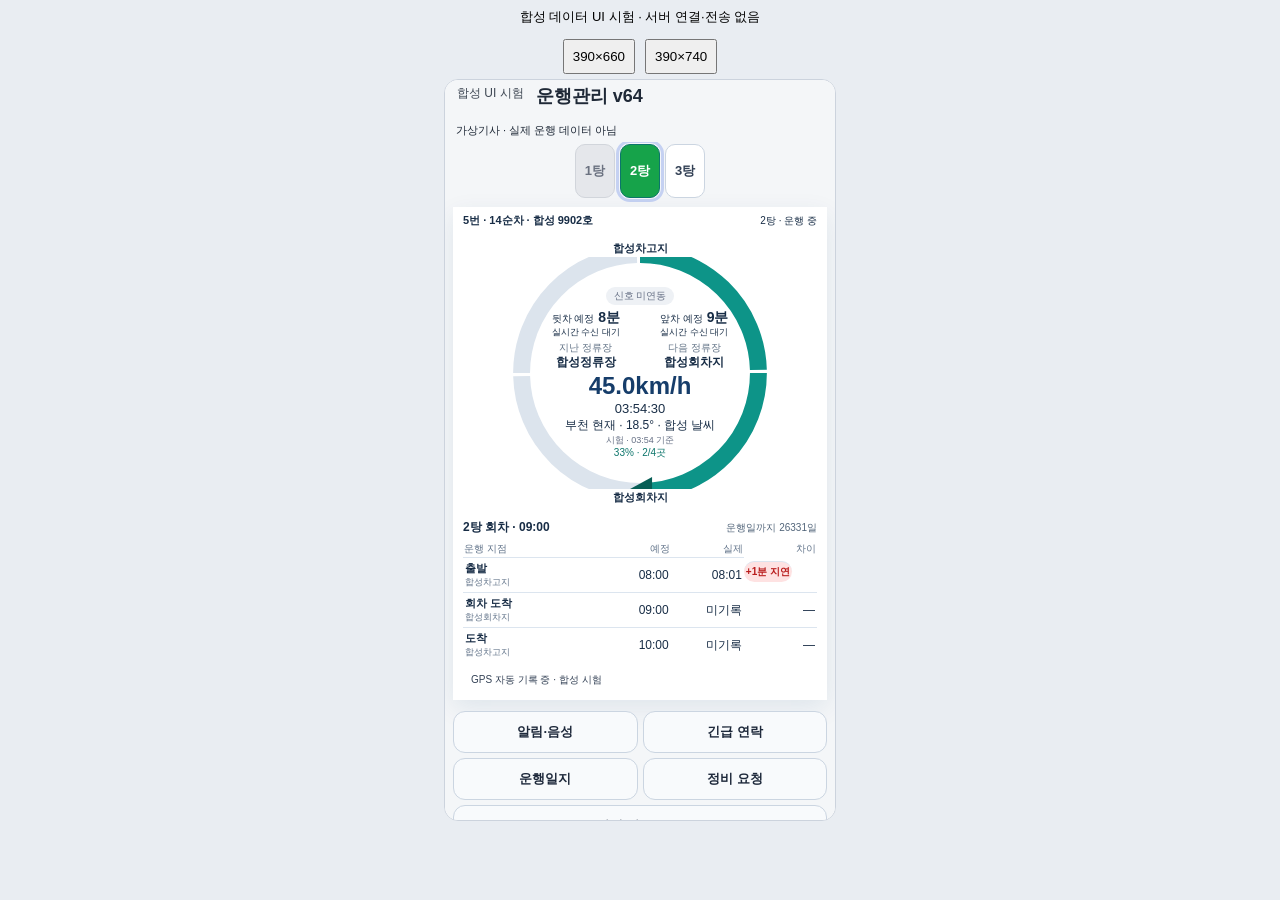
==== tests/driver-screen-preview.html @ 04fd12ad "Compact selected-trip cockpit and scope driver maintenance to current vehicles" ====
<!doctype html><html lang="ko"><meta charset="utf-8"><title>BUS70 합성 기사 화면 검증</title><style>body{margin:0;background:#e9edf2;text-align:center;font-family:sans-serif}p{font-size:13px;margin:8px}iframe{width:390px;height:740px;border:1px solid #ccd3dd;border-radius:14px;background:white}button{margin:5px;padding:8px}</style><p>합성 데이터 UI 시험 · 서버 연결·전송 없음</p><button onclick="document.querySelector('iframe').style.height='660px'">390×660</button><button onclick="document.querySelector('iframe').style.height='740px'">390×740</button><br><iframe title="기사 모바일 화면"></iframe><script>document.querySelector('iframe').srcdoc="<!doctype html><html lang=\"ko\"><meta charset=\"utf-8\"><meta name=\"viewport\" content=\"width=device-width,initial-scale=1\"><style>\n    * {\n      box-sizing: border-box;\n    }\n\n    body {\n      margin: 0;\n      font-family:\n        -apple-system,\n        BlinkMacSystemFont,\n        \"Segoe UI\",\n        \"Noto Sans KR\",\n        sans-serif;\n\n      background: #f4f6f8;\n      color: #1f2937;\n    }\n\n    .app {\n      max-width: 480px;\n      min-height: 100vh;\n      margin: 0 auto;\n      background: white;\n    }\n\n    .header {\n      padding: 28px 22px 24px;\n      background: #153d6f;\n      color: white;\n    }\n\n    .route {\n      font-size: 13px;\n      opacity: .85;\n      margin-bottom: 5px;\n    }\n\n    .title {\n      margin: 0;\n      font-size: 27px;\n      font-weight: 800;\n    }\n\n    .subtitle {\n      margin-top: 7px;\n      font-size: 14px;\n      opacity: .85;\n    }\n\n    .content {\n      padding: 26px 22px;\n    }\n\n    .api-status {\n      display: flex;\n      align-items: center;\n      gap: 8px;\n\n      padding: 12px 14px;\n      margin-bottom: 25px;\n\n      border-radius: 10px;\n      background: #f1f5f9;\n\n      font-size: 14px;\n      font-weight: 600;\n    }\n\n    .dot {\n      width: 10px;\n      height: 10px;\n      border-radius: 50%;\n      background: #9ca3af;\n      flex: 0 0 auto;\n    }\n\n    .dot.ok {\n      background: #16a34a;\n    }\n\n    .dot.error {\n      background: #dc2626;\n    }\n\n    .login-title {\n      font-size: 22px;\n      font-weight: 800;\n      margin-bottom: 6px;\n    }\n\n    .login-help {\n      font-size: 14px;\n      color: #6b7280;\n      margin-bottom: 24px;\n      line-height: 1.5;\n    }\n\n    label {\n      display: block;\n      font-size: 14px;\n      font-weight: 700;\n      margin: 17px 0 7px;\n    }\n\n    input {\n      width: 100%;\n      height: 52px;\n\n      border: 1px solid #d1d5db;\n      border-radius: 10px;\n\n      padding: 0 14px;\n\n      font-size: 17px;\n      outline: none;\n      background: white;\n    }\n\n    input:focus {\n      border-color: #153d6f;\n      box-shadow: 0 0 0 3px rgba(21,61,111,.10);\n    }\n\n    button {\n      width: 100%;\n      height: 54px;\n\n      margin-top: 25px;\n\n      border: 0;\n      border-radius: 11px;\n\n      background: #153d6f;\n      color: white;\n\n      font-size: 17px;\n      font-weight: 800;\n\n      cursor: pointer;\n    }\n\n    button:disabled {\n      opacity: .55;\n      cursor: default;\n    }\n\n    .message {\n      display: none;\n      margin-top: 18px;\n      padding: 13px 14px;\n      border-radius: 10px;\n\n      font-size: 14px;\n      line-height: 1.5;\n    }\n\n    .message.error {\n      display: block;\n      background: #fef2f2;\n      color: #b91c1c;\n    }\n\n    .message.ok {\n      display: block;\n      background: #f0fdf4;\n      color: #166534;\n    }\n\n    [hidden] { display: none !important; }\n\n    .driver-card {\n      display: none;\n\n      margin-top: 24px;\n      padding: 20px;\n\n      border: 1px solid #e5e7eb;\n      border-radius: 14px;\n\n      background: #fff;\n    }\n\n    .driver-card.show {\n      display: block;\n    }\n\n    .driver-name {\n      font-size: 24px;\n      font-weight: 800;\n      margin-bottom: 15px;\n    }\n\n    .info-row {\n      display: flex;\n      justify-content: space-between;\n      gap: 20px;\n\n      padding: 10px 0;\n      border-bottom: 1px solid #f1f5f9;\n\n      font-size: 15px;\n    }\n\n    .info-row:last-child {\n      border-bottom: 0;\n    }\n\n    .info-label {\n      color: #64748b;\n    }\n\n    .info-value {\n      font-weight: 700;\n      text-align: right;\n    }\n\n    .test-badge {\n      display: inline-block;\n      margin-left: 7px;\n      padding: 3px 7px;\n\n      border-radius: 6px;\n      background: #fff7ed;\n      color: #c2410c;\n\n      font-size: 11px;\n      vertical-align: middle;\n    }\n\n    .footer {\n      padding: 30px 20px;\n      text-align: center;\n\n      color: #94a3b8;\n      font-size: 12px;\n    }\n\n    /* STEP 8: 날짜별 운행조회 */\n    .schedule-panel { margin-top: 24px; padding: 20px; border: 1px solid #e5e7eb; border-radius: 14px; }\n    .schedule-panel[hidden], .driver-card[hidden] { display: none !important; }\n    .schedule-panel h2 { font-size: 20px; margin: 0 0 8px; }\n    .schedule-panel .hint { color: #64748b; font-size: 13px; line-height: 1.5; }\n    .schedule-panel .control-row { display: grid; grid-template-columns: 1fr 1fr; gap: 10px; }\n    .schedule-panel .control-row label { margin-top: 14px; }\n    .schedule-panel select { width: 100%; height: 52px; padding: 0 8px; border: 1px solid #d1d5db; border-radius: 10px; background: #fff; font-size: 14px; }\n    .schedule-panel button { margin-top: 14px; }\n    .schedule-panel .result { margin-top: 18px; line-height: 1.6; }\n    .schedule-panel .trip { border: 1px solid #e5e7eb; border-radius: 10px; padding: 12px; margin-top: 12px; }\n    .schedule-panel .trip h3 { margin: 0 0 8px; font-size: 17px; }\n    .schedule-panel .trip-row { display: grid; grid-template-columns: minmax(0,1fr) minmax(0,1.65fr); gap: 12px; padding: 9px 0; font-size: 14px; align-items: center; border-bottom: 1px solid #f1f5f9; }\n    .schedule-panel .trip-row:last-child { border-bottom: 0; }\n    .schedule-panel .trip-row .place { min-width: 0; word-break:keep-all; overflow-wrap:break-word; }\n    .schedule-panel .trip-row strong { min-width:0; text-align: right; white-space: normal; font-variant-numeric: tabular-nums; }\n    .schedule-panel .trip-row .time-main { display: block; font-size: 16px; }\n    .schedule-panel .trip-row .time-sub { display: block; color: #64748b; font-size: 12px; font-weight: 500; }\n    .session-bar { display: flex; justify-content: space-between; align-items: center; gap: 8px; margin-top: 16px; }\n    .session-bar button { width: auto; height: auto; margin: 0; padding: 10px 12px; font-size: 13px; background: #e2e8f0; color: #1f2937; }\n    .remember-row { display:flex; align-items:center; gap:9px; margin: 15px 0 0; font-size: 14px; font-weight: 500; }\n    .remember-row input { width: 18px; height: 18px; flex: 0 0 auto; }\n    .remember-help { font-size: 12px; color: #64748b; line-height: 1.5; margin-top: 7px; }\n    @media(max-width:380px) { .content { padding: 20px 14px; } .schedule-panel { padding: 14px; } .schedule-panel .trip { padding: 10px; } }\n\n    .schedule-panel .notice { padding: 12px; border-radius: 9px; background: #f1f5f9; margin-top: 12px; }\n    .schedule-panel .notice.error { background: #fef2f2; color: #b91c1c; }\n    .schedule-panel .confirm-button { background: #166534; }\n    .schedule-panel .confirm-button[hidden] { display: none; }\n    .settings-box { margin-top: 18px; padding: 14px; border: 1px solid #dbe3ec; border-radius: 12px; background: #f8fafc; }\n    .settings-box h3 { margin: 0 0 6px; }\n    .check-row { display: flex; align-items: center; gap: 8px; margin: 10px 0; font-size: 14px; font-weight: 700; }\n    .check-row input { width: 20px; height: 20px; margin: 0; }\n    .inline-actions { display: grid; grid-template-columns: 1fr 1fr; gap: 8px; }\n    .inline-actions button { margin-top: 10px; height: 44px; font-size: 14px; }\n    .trip-actions { display: grid; grid-template-columns: 1fr 1fr; gap: 8px; }\n    .trip-actions button { margin-top: 10px; height: 42px; font-size: 14px; }\n    .end-shift-box { margin-top: 12px; padding: 12px; border: 1px solid #86efac; border-radius: 10px; background: #f0fdf4; }\n    .end-shift-box h4 { margin: 0 0 6px; color: #166534; }\n    .end-shift-box p { margin: 4px 0; font-size: 13px; line-height: 1.45; }\n    .end-shift-actions { display: grid; grid-template-columns: 1fr 1fr; gap: 8px; }\n    .end-shift-actions button { margin-top: 8px; height: 42px; font-size: 13px; }\n    .break-charge-box { margin-top: 10px; padding: 10px; border-radius: 9px; background: #eff6ff; color: #1e3a8a; }\n    .break-charge-box p { margin: 0 0 6px; font-size: 13px; }\n    .run-log-row { margin-top:12px; padding:13px; border:1px solid #dbe3ec; border-radius:11px; background:#fff; font-size:13px; line-height:1.5; break-inside:avoid; }\n    .run-log-head { display:flex; align-items:flex-start; justify-content:space-between; gap:10px; margin-bottom:9px; }\n    .run-log-head strong { color:#123a69; font-size:15px; }\n    .run-log-head span { flex:0 0 auto; padding:3px 7px; border-radius:999px; background:#eef4fb; color:#475569; font-size:10px; font-weight:800; }\n    .run-log-phase { display:grid; grid-template-columns:minmax(0,1.2fr) repeat(3,minmax(0,.8fr)); gap:7px; align-items:center; padding:8px 0; border-top:1px solid #eef2f7; }\n    .run-log-phase > span { min-width:0; overflow-wrap:anywhere; }\n    .run-log-phase small { display:block; color:#64748b; font-size:10px; }\n    .run-log-phase strong { display:block; margin-top:2px; color:#0f172a; font-size:12px; font-variant-numeric:tabular-nums; }\n    .run-log-extra { margin-top:8px; padding:8px 9px; border-radius:8px; background:#f8fafc; color:#475569; font-size:11px; line-height:1.5; white-space:pre-line; }\n    @media print { body * { visibility: hidden; } #runLogPanel, #runLogPanel * { visibility: visible; } #runLogPanel { position: absolute; inset: 0; border: 0; margin:0; padding:0; } #runLogPanel button,#runLogPanel .control-row,#runLogPanel > .hint { display:none; } .run-log-row { box-shadow:none; } }\n    .board-panel { margin-top: 24px; padding: 20px; border: 1px solid #dbe3ec; border-radius: 14px; }\n    .board-panel[hidden], .board-review[hidden] { display: none !important; }\n    .board-panel h2 { font-size: 20px; margin: 0 0 8px; }\n    .board-panel .hint { color: #64748b; font-size: 13px; line-height: 1.5; }\n    .board-panel input, .board-panel select { width: 100%; min-height: 48px; box-sizing: border-box; }\n    .board-panel input[type=\"file\"] { height: auto; padding: 12px 8px; background: #f8fafc; }\n    .board-preview { width: 100%; max-height: 280px; object-fit: contain; margin-top: 12px; border-radius: 10px; background: #f1f5f9; }\n    .board-preview[hidden] { display: none; }\n    .board-review { margin-top: 16px; padding: 14px; border: 1px solid #bbd2c0; border-radius: 10px; background: #f0fdf4; }\n    .board-grid { display: grid; grid-template-columns: 1fr 1fr; gap: 10px; }\n    .board-grid .wide { grid-column: 1 / -1; }\n    .board-value { min-height: 48px; display: flex; align-items: center; padding: 0 12px; border: 1px solid #d1d5db; border-radius: 10px; background: #fff; font-weight: 700; }\n    .board-panel button { margin-top: 12px; }\n    .board-panel .register-button { background: #166534; }\n    .manager-panel { margin-top:24px; padding:20px; border:2px solid #153d6f; border-radius:14px; }\n    .manager-panel[hidden], .manager-output[hidden] { display:none !important; }\n    .manager-panel h2 { margin:0 0 8px; font-size:20px; }\n    .manager-tools { display:grid; grid-template-columns:1fr 1fr; gap:10px; }\n    .manager-tools input, .manager-tools select { width:100%; min-height:48px; box-sizing:border-box; }\n    .manager-row { display:grid; grid-template-columns:42px minmax(0,1fr) minmax(0,1fr) 70px; gap:8px; align-items:center; margin-top:8px; }\n    .manager-row select { width:100%; min-width:0; height:44px; }\n    .manager-row strong { text-align:center; }\n    .manager-panel button { margin-top:12px; }\n    .manager-panel .secondary { background:#475569; }\n    .manager-status .ok { background:#f0fdf4; color:#166534; }\n    .manager-status .error { background:#fef2f2; color:#b91c1c; }\n    .manager-status > div { padding:12px; border-radius:9px; margin-top:12px; }\n    .manager-output { margin-top:14px; }\n    .manager-output img { width:100%; border-radius:10px; border:1px solid #cbd5e1; }\n    .manager-confirm { padding:7px 4px; border-radius:7px; text-align:center; font-size:12px; font-weight:700; background:#fef3c7; color:#92400e; }\n    .manager-confirm.done { background:#dcfce7; color:#166534; }\n    .timetable-editor-panel { margin-top:16px; padding:12px; border:1px solid #b8cbe2; border-radius:12px; background:#f8fbff; }\n    .timetable-editor-panel[hidden] { display:none !important; }\n    .timetable-editor-panel > summary { cursor:pointer; color:#153d6f; font-size:16px; font-weight:800; }\n    .timetable-editor-meta { margin-top:10px; padding:10px; border-radius:9px; background:#eaf2fb; color:#334155; font-size:12px; line-height:1.5; }\n    .timetable-sequence { margin-top:10px; border:1px solid #d7e0ea; border-radius:10px; background:#fff; overflow:hidden; }\n    .timetable-sequence > summary { cursor:pointer; display:flex; justify-content:space-between; gap:8px; padding:12px; color:#173f73; font-weight:800; }\n    .timetable-trip-row { display:grid; grid-template-columns:58px repeat(3,minmax(0,1fr)); gap:8px; align-items:end; padding:10px 12px; border-top:1px solid #e5e7eb; }\n    .timetable-trip-row > strong { align-self:center; text-align:center; }\n    .timetable-time-cell { min-width:0; }\n    .timetable-time-cell span { display:block; min-height:30px; margin-bottom:4px; color:#64748b; font-size:10px; line-height:1.35; overflow-wrap:anywhere; }\n    .timetable-time-cell input { width:100%; height:42px; box-sizing:border-box; font-variant-numeric:tabular-nums; }\n    .timetable-time-cell input.changed { border:2px solid #d97706; background:#fffbeb; }\n    .timetable-time-cell input:disabled { background:#f1f5f9; color:#94a3b8; }\n    .timetable-editor-actions { display:grid; grid-template-columns:1fr 1fr; gap:8px; }\n    .timetable-editor-actions button { min-width:0; }\n    .operation-list { display:grid; gap:10px; margin-top:14px; }\n    .operation-card { border:1px solid #dbe3ee; border-radius:12px; padding:12px; background:#fff; }\n    .operation-card.open { border-left:5px solid #dc2626; }\n    .operation-card.closed { border-left:5px solid #16a34a; }\n    .operation-meta { color:#64748b; font-size:12px; margin:5px 0; }\n    .vehicle-status-list { display:grid; gap:8px; margin:12px 0 18px; }\n    .vehicle-status-card { border:1px solid #dbe3ee; border-radius:10px; padding:11px; background:#f8fafc; }\n    .vehicle-status-head { display:flex; justify-content:space-between; gap:8px; align-items:center; }\n    .vehicle-status-badge { padding:4px 8px; border-radius:999px; font-size:11px; font-weight:700; background:#dcfce7; color:#166534; white-space:nowrap; }\n    .vehicle-status-badge.repair { background:#fef3c7; color:#92400e; }\n    .vehicle-status-badge.unavailable { background:#fee2e2; color:#b91c1c; }\n    .gap-summary { display:grid; grid-template-columns:1fr 1fr; gap:8px; margin:10px 0; }\n    .gap-item { padding:9px 10px; border-radius:9px; background:#eef4fb; color:#334155; font-size:12px; }\n    .gap-item strong { display:block; margin-top:3px; color:#173f73; font-size:14px; }\n    .gap-item.unknown { color:#64748b; background:#f8fafc; }\n    .schedule-overview { display:grid; grid-template-columns:repeat(2,minmax(0,1fr)); gap:8px; margin:12px 0; }\n    .schedule-overview > div { min-width:0; padding:10px; border-radius:10px; background:#eef4fb; }\n    .schedule-overview span { display:block; color:#64748b; font-size:11px; }\n    .schedule-overview strong { display:block; margin-top:2px; color:#173f73; font-size:15px; overflow-wrap:anywhere; }\n    .schedule-view-toggle { display:grid; grid-template-columns:1fr 1fr; gap:7px; padding:4px; margin:12px 0; border-radius:11px; background:#e2e8f0; }\n    .schedule-view-toggle button { height:40px; margin:0; border-radius:8px; background:transparent; color:#475569; font-size:13px; }\n    .schedule-view-toggle button.active { background:#fff; color:#153d6f; box-shadow:0 1px 4px rgba(15,23,42,.14); }\n    .trip-list.card-mode { position:relative; padding:5px 5px 14px; }\n    .trip-list.card-mode::before,.trip-list.card-mode::after { content:\"\"; position:absolute; left:16px; right:16px; height:16px; border:1px solid #dbe3ec; border-radius:12px; background:#f8fafc; }\n    .trip-list.card-mode::before { bottom:6px; z-index:0; }\n    .trip-list.card-mode::after { left:10px; right:10px; bottom:11px; background:#fff; z-index:1; }\n    .trip-list.card-mode .trip { position:relative; z-index:2; margin-top:0; box-shadow:0 8px 22px rgba(15,23,42,.12); }\n    .trip-heading { display:flex; align-items:center; justify-content:space-between; gap:8px; }\n    .trip-heading h3 { margin:0; }\n    .trip-state { flex:0 0 auto; padding:4px 8px; border-radius:999px; background:#dbeafe; color:#1d4ed8; font-size:11px; font-weight:800; }\n    .trip-state.done { background:#d1d5db; color:#4b5563; }\n    .schedule-panel .trip.completed { border-color:#d1d5db; background:#f3f4f6; color:#6b7280; }\n    .schedule-panel .trip.completed .trip-row,.schedule-panel .trip.completed .gap-summary { opacity:.72; }\n    .schedule-panel .trip.completed .trip-row strong,.schedule-panel .trip.completed .gap-item strong { color:#6b7280; }\n    .actual-time { display:block; margin-top:2px; color:#047857; font-size:11px; font-weight:700; white-space:normal; }\n    .completed .actual-time { color:#4b5563; }\n    .trip-navigation { display:grid; grid-template-columns:1fr auto 1fr; gap:8px; align-items:center; margin-top:10px; }\n    .trip-navigation button { height:42px; margin:0; font-size:13px; }\n    .trip-navigation strong { min-width:58px; text-align:center; font-size:13px; }\n    .location-box { margin:14px 0; padding:13px; border:1px solid #bfdbfe; border-radius:11px; background:#eff6ff; }\n    .location-box h3 { margin:0 0 5px; font-size:16px; color:#1e3a8a; }\n    .location-box p { margin:5px 0; color:#334155; font-size:12px; line-height:1.45; }\n    .location-live { display:grid; grid-template-columns:1fr 1fr; gap:7px; margin:10px 0; }\n    .location-live > div { padding:8px; border-radius:8px; background:#fff; font-size:11px; color:#64748b; }\n    .location-live strong { display:block; margin-top:2px; color:#0f172a; font-size:13px; }\n    .location-box button { height:44px; margin-top:8px; font-size:14px; }\n    .location-box button.tracking { background:#b91c1c; }\n    .location-status { margin-top:8px; padding:8px; border-radius:8px; background:#fff; color:#334155; font-size:12px; line-height:1.45; }\n    .location-status.error { background:#fef2f2; color:#b91c1c; }\n    .location-status.ok { background:#ecfdf5; color:#047857; }\n    .driver-live-dashboard { margin:14px 0; padding:15px; border:1px solid #b8cbe2; border-radius:16px; background:linear-gradient(160deg,#f8fbff 0%,#edf5ff 100%); box-shadow:0 8px 24px rgba(15,61,111,.09); }\n    .driver-live-head { display:flex; align-items:flex-start; justify-content:space-between; gap:12px; }\n    .driver-live-head p { margin:0 0 2px; color:#64748b; font-size:12px; font-weight:700; }\n    .driver-live-head h3 { margin:0; color:#123a69; font-size:20px; }\n    .driver-live-clock { flex:0 0 auto; text-align:right; font-variant-numeric:tabular-nums; }\n    .driver-live-clock strong { display:block; color:#0f172a; font-size:18px; line-height:1.1; }\n    .driver-live-clock span { color:#64748b; font-size:11px; }\n    .driver-live-primary { display:grid; grid-template-columns:132px minmax(0,1fr); gap:14px; align-items:center; margin:14px 0; }\n    .driver-progress-ring { --progress:0; --ring-color:#1b7f4b; width:124px; aspect-ratio:1; display:grid; place-items:center; border-radius:50%; background:conic-gradient(var(--ring-color) calc(var(--progress) * 1%),#d8e2ec 0); position:relative; }\n    .driver-progress-ring::before { content:\"\"; position:absolute; inset:10px; border-radius:50%; background:#fff; box-shadow:inset 0 0 0 1px #e2e8f0; }\n    .driver-progress-ring > div { position:relative; z-index:1; max-width:90px; text-align:center; }\n    .driver-progress-ring > div span,.driver-progress-ring > div small { display:block; color:#64748b; font-size:11px; font-weight:700; }\n    .driver-progress-ring strong { display:block; margin:1px 0; color:#123a69; font-size:24px; line-height:1.15; }\n    .driver-progress-arrow { position:absolute !important; inset:0; z-index:3 !important; max-width:none !important; transform:rotate(calc(var(--progress) * 3.6deg)); transition:transform .8s cubic-bezier(.22,.61,.36,1); pointer-events:none; }\n    .driver-progress-arrow::before { content:\"➤\"; position:absolute; top:-7px; left:50%; color:var(--ring-color); font-size:20px; line-height:1; text-shadow:0 1px 2px rgba(15,23,42,.28); transform:translateX(-50%); }\n    .driver-progress-ring.moving .driver-progress-arrow::before { animation:progressArrowPulse 1.2s ease-in-out infinite; }\n    @keyframes progressArrowPulse { 0%,100% { transform:translateX(-50%) scale(1); opacity:.82; } 50% { transform:translateX(-50%) scale(1.18); opacity:1; } }\n    .driver-live-next { min-width:0; }\n    .driver-live-state { display:inline-flex; align-items:center; gap:6px; padding:5px 9px; border-radius:999px; background:#dcfce7; color:#166534; font-size:12px; font-weight:800; }\n    .driver-live-state::before { content:\"\"; width:8px; height:8px; border-radius:50%; background:currentColor; }\n    .driver-live-state.waiting { background:#fef3c7; color:#92400e; }\n    .driver-live-state.finished { background:#e5e7eb; color:#4b5563; }\n    .driver-live-state.future { background:#dbeafe; color:#1d4ed8; }\n    .driver-live-next h4 { margin:9px 0 2px; color:#0f172a; font-size:17px; overflow-wrap:anywhere; }\n    .driver-live-next p { margin:2px 0; color:#475569; font-size:13px; line-height:1.45; }\n    .driver-live-countdown { color:#123a69 !important; font-weight:800; }\n    .driver-live-data { display:grid; grid-template-columns:repeat(2,minmax(0,1fr)); gap:8px; }\n    .driver-live-metric { min-width:0; padding:10px; border:1px solid #e2e8f0; border-radius:11px; background:rgba(255,255,255,.9); }\n    .driver-live-metric span { display:block; color:#64748b; font-size:11px; }\n    .driver-live-metric strong { display:block; margin-top:2px; color:#0f172a; font-size:14px; line-height:1.35; overflow-wrap:anywhere; }\n    .driver-live-maintenance { margin-top:9px; padding:10px 11px; border-radius:10px; background:#f8fafc; color:#475569; font-size:12px; font-weight:700; }\n    .driver-live-maintenance.alert { background:#fff7ed; color:#9a3412; }\n    .driver-live-maintenance.ok { background:#ecfdf5; color:#047857; }\n    .driver-live-location-action { height:43px; margin-top:9px !important; font-size:13px !important; }\n    .driver-live-location-action.tracking { background:#b91c1c; }\n    .route-navigation-live { margin:10px 0; padding:13px; border-radius:13px; background:#0f2f57; color:#fff; }\n    .route-navigation-head { display:flex; align-items:center; justify-content:space-between; gap:10px; }\n    .route-navigation-head strong { font-size:14px; }\n    .route-navigation-head span { padding:4px 7px; border-radius:999px; background:rgba(255,255,255,.14); color:#dbeafe; font-size:10px; font-weight:700; }\n    .route-navigation-stops { display:grid; grid-template-columns:minmax(0,1fr) 22px minmax(0,1.25fr); gap:7px; align-items:center; margin-top:11px; }\n    .route-navigation-stop { min-width:0; padding:9px; border-radius:9px; background:rgba(255,255,255,.09); }\n    .route-navigation-stop.next { background:#fff; color:#0f2f57; }\n    .route-navigation-stop span { display:block; color:#bfdbfe; font-size:10px; font-weight:700; }\n    .route-navigation-stop.next span { color:#64748b; }\n    .route-navigation-stop strong { display:block; margin-top:3px; font-size:15px; line-height:1.25; overflow-wrap:anywhere; }\n    .route-navigation-arrow { color:#93c5fd; text-align:center; font-size:18px; }\n    .route-progress-track { height:8px; margin-top:11px; overflow:hidden; border-radius:999px; background:rgba(255,255,255,.18); }\n    .route-progress-track i { display:block; width:0; height:100%; border-radius:inherit; background:#4ade80; transition:width .5s ease; }\n    .route-navigation-meta { display:flex; justify-content:space-between; gap:8px; margin-top:7px; color:#bfdbfe; font-size:10px; line-height:1.35; }\n    .live-fleet-strip { display:grid; grid-template-columns:repeat(3,minmax(0,1fr)); gap:7px; margin:10px 0; }\n    .live-fleet-card { min-width:0; padding:9px; border:1px solid #dbe3ec; border-radius:10px; background:#fff; color:#475569; }\n    .live-fleet-card.own { border-color:#2563eb; background:#eff6ff; }\n    .live-fleet-card span,.live-fleet-card small { display:block; font-size:10px; }\n    .live-fleet-card strong { display:block; margin:3px 0; color:#0f172a; font-size:12px; overflow-wrap:anywhere; }\n    .live-fleet-card small { color:#64748b; }\n    .trip-status-legend { display:flex; flex-wrap:wrap; gap:10px; margin:13px 0 8px; color:#475569; font-size:11px; font-weight:700; }\n    .trip-status-legend span { display:inline-flex; align-items:center; gap:5px; }\n    .trip-status-legend i { width:9px; height:9px; border-radius:50%; background:#cbd5e1; }\n    .trip-status-legend .legend-done i { background:#9ca3af; }\n    .trip-status-legend .legend-active i { background:#16a34a; }\n    .trip-status-legend .legend-next i { background:#f59e0b; }\n    .trip-chip-list { display:flex; gap:7px; padding:2px 1px 5px; overflow-x:auto; scrollbar-width:thin; }\n    .trip-chip { flex:0 0 auto; display:flex; align-items:center; gap:7px; width:auto !important; min-width:82px; height:54px !important; margin:0 !important; padding:6px 9px !important; border:1px solid #cbd5e1; border-radius:10px !important; background:#fff !important; color:#334155 !important; box-shadow:none !important; }\n    .trip-chip strong,.trip-chip small { display:block; line-height:1.2; }\n    .trip-chip small { margin-top:3px; font-size:10px; font-weight:700; }\n    .trip-chip-text { min-width:34px; }\n    .trip-chip-progress { --trip-progress:0; --trip-color:#64748b; position:relative; flex:0 0 auto; width:30px; aspect-ratio:1; border-radius:50%; background:conic-gradient(var(--trip-color) calc(var(--trip-progress) * 1%),rgba(148,163,184,.35) 0); }\n    .trip-chip-progress::before { content:\"\"; position:absolute; inset:5px; border-radius:50%; background:currentColor; opacity:.96; }\n    .trip-chip-progress i { position:absolute; inset:0; transform:rotate(calc(var(--trip-progress) * 3.6deg)); transition:transform .8s ease; }\n    .trip-chip-progress i::before { content:\"➤\"; position:absolute; top:-4px; left:50%; color:var(--trip-color); font-size:10px; line-height:1; transform:translateX(-50%); }\n    .trip-chip.completed { border-color:#d1d5db; background:#e5e7eb !important; color:#6b7280 !important; }\n    .trip-chip.running { border-color:#15803d; background:#16a34a !important; color:#fff !important; }\n    .trip-chip.next { border-color:#d97706; background:#fef3c7 !important; color:#92400e !important; }\n    .trip-chip.selected { outline:3px solid rgba(29,78,216,.22); outline-offset:1px; }\n    .trip-point-role { display:block; margin-top:3px; color:#64748b; font-size:10px; font-weight:700; line-height:1.35; }\n    .trip-point-role.final { color:#b45309; }\n    .time-plan-label { display:block; color:#64748b; font-size:10px; font-weight:700; }\n    .time-deviation { display:inline-block; margin-top:3px; padding:2px 6px; border-radius:999px; background:#e2e8f0; color:#475569; font-size:10px; font-weight:800; }\n    .time-deviation.on-time { background:#dcfce7; color:#166534; }\n    .time-deviation.late { background:#fee2e2; color:#b91c1c; }\n    .time-deviation.early { background:#dbeafe; color:#1d4ed8; }\n    .trip-route-summary { display:grid; gap:6px; margin:9px 0; padding:9px; border-radius:9px; background:#f8fafc; }\n    .trip-route-summary span { color:#475569; font-size:11px; line-height:1.4; }\n    .trip-route-summary strong { color:#173f73; }\n    .schedule-basic-details,.location-box { overflow:hidden; }\n    .schedule-basic-details > summary,.location-box > summary { cursor:pointer; color:#173f73; font-size:13px; font-weight:800; }\n    .schedule-basic-details { margin:12px 0; padding:11px 12px; border:1px solid #dbe3ec; border-radius:11px; background:#f8fafc; }\n    .schedule-basic-details .schedule-overview { margin:11px 0 0; }\n    .driver-work-menu { margin-top:18px; padding-top:17px; border-top:1px solid #dbe3ec; }\n    .driver-work-menu h2 { margin:0 0 5px; font-size:18px; }\n    .driver-menu-grid { display:grid; grid-template-columns:repeat(2,minmax(0,1fr)); gap:8px; margin-top:11px; }\n    .driver-menu-button { min-height:76px; height:auto !important; margin:0 !important; padding:11px !important; border:1px solid #cbd5e1 !important; border-radius:12px !important; background:#f8fafc !important; color:#1e293b !important; text-align:left; box-shadow:none !important; }\n    .driver-menu-button span,.driver-menu-button small { display:block; }\n    .driver-menu-button span { font-size:14px; font-weight:800; }\n    .driver-menu-button small { margin-top:5px; color:#64748b; font-size:11px; line-height:1.3; }\n    .driver-menu-button.active { border-color:#17487f !important; background:#eaf2fb !important; color:#123a69 !important; }\n    .driver-emergency-actions { display:grid; grid-template-columns:1fr 1fr; gap:8px; margin-top:10px; }\n    .driver-emergency-actions a { display:flex; min-height:46px; align-items:center; justify-content:center; border-radius:10px; background:#b91c1c; color:#fff; font-weight:800; text-decoration:none; }\n    .schedule-panel .trip.running { border:2px solid #16a34a; background:#f0fdf4; }\n    .schedule-panel .trip.next { border:2px solid #f59e0b; background:#fffbeb; }\n    .schedule-panel .trip.selected:not(.completed):not(.running):not(.next) { border-color:#60a5fa; }\n    .trip-state.running { background:#dcfce7; color:#166534; }\n    .trip-state.next { background:#fef3c7; color:#92400e; }\n    .trip-state.upcoming { background:#dbeafe; color:#1d4ed8; }\n    @media(max-width:520px) {\n      .manager-tools { grid-template-columns:1fr; }\n      .manager-row { grid-template-columns:36px 1fr 68px; }\n      .manager-row .manager-vehicle { grid-column:2; }\n      .manager-confirm { grid-column:3; grid-row:1 / span 2; }\n      .timetable-trip-row { grid-template-columns:44px 1fr; align-items:start; }\n      .timetable-trip-row > strong { grid-row:1 / span 3; padding-top:26px; }\n      .timetable-time-cell { grid-column:2; }\n      .timetable-time-cell span { min-height:0; }\n      .schedule-panel { padding:15px; }\n      .schedule-panel .control-row { grid-template-columns:1fr; }\n      .schedule-panel .trip { padding:13px; }\n      .trip-actions { grid-template-columns:repeat(auto-fit,minmax(82px,1fr)); }\n      .trip-actions button { padding:0 5px; font-size:12px; }\n      .driver-live-dashboard { margin-left:-4px; margin-right:-4px; padding:13px; }\n      .driver-live-primary { grid-template-columns:112px minmax(0,1fr); gap:11px; }\n      .driver-progress-ring { width:108px; }\n      .driver-progress-ring strong { font-size:21px; }\n      .driver-live-data { grid-template-columns:1fr 1fr; }\n      .driver-live-metric { padding:9px; }\n      .route-navigation-stops { grid-template-columns:minmax(0,1fr) 18px minmax(0,1.35fr); }\n      .live-fleet-strip { gap:5px; }\n      .live-fleet-card { padding:7px; }\n      .run-log-phase { grid-template-columns:1fr 1fr; }\n      .run-log-phase > span:first-child { grid-column:1 / -1; }\n    }\n    body.manager-layout .app { max-width:1040px; }\n    .manager-workspace { border:0; background:#f0f5fa; }\n    .workspace-heading { display:flex; align-items:center; justify-content:space-between; gap:16px; }\n    .workspace-heading h2 { margin:0 0 16px; }\n    .workspace-heading button { width:auto; margin:0; white-space:nowrap; }\n    .eyebrow { color:#56708b; font-size:12px; margin:0 0 6px; letter-spacing:.08em; }\n    .manager-menu-grid { display:grid; grid-template-columns:repeat(3,minmax(0,1fr)); gap:12px; margin-top:18px; }\n    .manager-menu-grid button { margin:0; min-height:102px; text-align:left; background:#fff; color:#173d65; border:1px solid #d4e0ec; padding:18px; border-radius:14px; box-shadow:0 3px 10px #173d6508; }\n    .manager-menu-grid strong { display:block; font-size:17px; margin-bottom:8px; }\n    .manager-menu-grid small { display:block; font-size:12px; font-weight:400; color:#58718a; }\n    .depot-contact { display:flex; align-items:center; justify-content:space-between; gap:8px; padding:14px 0; border-bottom:1px solid #dde5ee; }\n    .depot-contact a { color:#173d65; background:#e8f0f9; padding:10px; border-radius:8px; font-weight:700; text-decoration:none; }\n    #managerContactFields { display:grid; grid-template-columns:minmax(120px,1fr) 2fr; align-items:center; gap:10px; }\n    #managerContactFields label { margin:0; }\n    [hidden] { display:none !important; }\n    @media(max-width:620px) { .manager-menu-grid { grid-template-columns:repeat(2,minmax(0,1fr)); gap:8px; } .manager-menu-grid button { padding:14px; } .workspace-heading { align-items:flex-start; } }\n      .login-korean-help { margin: 10px 0 18px; font-size: 14px; }\n    .login-korean-help summary { cursor: pointer; color: #174675; }\n    .login-korean-help p { line-height: 1.5; }\n    #koreanNameStatus { margin-top: 8px; }\n\n    /* v61: one current-trip card, details on demand. */\n    .driver-card summary {font-weight:700;cursor:pointer;padding:4px 0;}\n    .driver-card {padding:14px 18px;margin-bottom:12px;}\n    .driver-card .driver-name {font-size:22px;margin:14px 0;}\n    #schedulePanel {padding:18px;}\n    #schedulePanel>h2 {font-size:24px;margin:0 0 10px;}\n    #scheduleQueryOptions {margin-bottom:12px;}\n    #scheduleQueryOptions>summary {color:#475569;cursor:pointer;}\n    .compact-live {border-radius:14px 14px 0 0;margin:0;padding:16px;background:#f1f5fa;color:#182b42;box-shadow:none;}\n    .compact-live .driver-live-head p {margin:0 0 5px;font-size:13px;color:#526177;}\n    .compact-live .driver-live-head h3 {margin:0;font-size:23px;}\n    .compact-live .driver-live-clock {font-size:18px;color:#183f68;}\n    .compact-live .driver-live-primary {grid-template-columns:96px 1fr;margin:12px 0;gap:14px;}\n    .compact-live .driver-progress-ring {width:96px;height:96px;}\n    .compact-live .driver-progress-ring>div {inset:8px;}\n    .compact-live .driver-progress-ring strong {font-size:20px;}\n    .compact-live .driver-progress-ring small {font-size:10px;}\n    .compact-live .driver-live-next p {font-size:14px;margin:5px 0;}\n    .compact-live .driver-live-data {grid-template-columns:repeat(3,minmax(0,1fr));gap:6px;}\n    .compact-live .driver-live-metric {padding:9px 6px;background:#fff;min-width:0;}\n    .compact-live .driver-live-metric span {font-size:11px;}\n    .compact-live .driver-live-metric strong {font-size:13px;overflow-wrap:anywhere;}\n    .compact-stop {display:flex;flex-wrap:wrap;gap:5px 10px;align-items:baseline;margin-bottom:12px;}\n    .compact-stop span,.compact-stop small,.compact-help {font-size:12px;color:#58677c;}\n    .compact-live .location-status {font-size:12px;margin:9px 0;}\n    .compact-live .driver-live-location-action {font-size:14px;padding:10px;min-height:44px;}\n    .compact-live .driver-live-maintenance.ok {display:none;}\n    .trip-list .trip {padding:0;overflow:hidden;}\n    .trip-list .trip>.trip-heading,.trip-list .trip>.trip-row,.trip-list .trip>.gap-summary,.trip-list .trip>details,.trip-list .trip>.end-shift-box {margin-left:14px;margin-right:14px;}\n    .trip-row .trip-point-role {display:none;}\n    .trip-row {padding:10px 0;gap:10px;}\n    .trip-row .place {font-size:14px;}\n    .trip-row .time-main {font-size:21px;}\n    .trip-row .time-plan-label {font-size:10px;}\n    .trip-row .actual-time,.trip-row .time-deviation {font-size:12px;}\n    .manual-run-tools {padding:12px 0;}\n    .manual-run-tools>summary,.schedule-options>summary {font-size:13px;cursor:pointer;}\n    .schedule-options {margin:16px 0;}\n    .trip-chip-list {flex-wrap:nowrap;overflow-x:auto;margin:8px 0 12px;gap:6px;}\n    .trip-chip-list .trip-chip {flex:0 0 auto;font-size:12px;min-height:44px;padding:9px;}\n    .trip-navigation {margin:12px 0;}\n    .driver-work-menu h2 {font-size:20px;}\n    .driver-work-menu>.hint {display:none;}\n    @media(max-width:520px){header{padding:18px 20px;}header h1{font-size:30px;margin:5px 0;}header p{font-size:13px;}main{padding:14px;}#apiStatus{padding:10px;font-size:12px;}.session-bar{margin:8px 0;font-size:14px;}.session-bar button{font-size:12px;padding:9px;}}\n\n    .driver-mode header{padding:7px 14px;display:flex;align-items:center;gap:12px}.driver-mode header h1{font-size:18px;margin:0}.driver-mode header .subtitle{display:none}.driver-mode header .route{font-size:12px}\n    .driver-mode main{padding:8px;max-width:650px}.driver-mode .api-status{font-size:11px;padding:5px 8px;margin:4px 0}.driver-mode .session-bar{margin:4px 0;font-size:12px}.driver-mode .session-bar button{padding:6px;font-size:11px}.driver-mode #driverCard{margin:5px 0;padding:7px 10px}.driver-mode #driverCard summary{font-size:12px}.driver-mode #schedulePanel{padding:0;border:0;margin-top:5px}.driver-mode #schedulePanel>h2{display:none}.driver-mode #scheduleQueryOptions>summary{font-size:11px}.driver-mode .trip-chip-list{margin:4px 0;gap:4px}.driver-mode .trip-chip{padding:5px 8px;font-size:11px}.driver-mode .result{margin-top:5px}\n    .cockpit{margin:0;padding:10px 12px;background:#f8fafc;color:#182d46;border:0;border-radius:0}.cockpit-head{display:flex;justify-content:space-between;gap:8px;font-size:12px}.cockpit-hero{display:grid;grid-template-columns:116px 1fr;gap:15px;align-items:center;margin:3px 0}.cockpit-ring{width:116px;height:116px;position:relative;display:grid;place-items:center}.cockpit-ring svg{position:absolute;inset:0;width:100%;height:100%}.cockpit-ring>div{text-align:center;z-index:1}.cockpit-ring strong{display:block;font-size:24px}.cockpit-ring small{display:block;font-size:10px}.cockpit-speed>span{font-size:12px;color:#536a81}.cockpit-speed>strong{display:block;font-size:31px;line-height:1.1;font-variant-numeric:tabular-nums}.cockpit-speed>p{font-size:13px;margin:4px 0 0}.cockpit-speed>small{font-size:10px;color:#536a81}\n    .cockpit-target{display:flex;justify-content:space-between;gap:8px;align-items:center;padding:5px 0}.cockpit-target strong{font-size:14px}.cockpit-target small{font-size:10px;color:#52657a}.cockpit-nav{display:grid;grid-template-columns:1fr auto;gap:2px 8px;padding:6px 0}.cockpit-nav>small:first-child{grid-column:1/-1}.cockpit-nav small{font-size:10px;color:#52657a}.cockpit-nav strong{font-size:15px}.cockpit-route{background:#eef3f8;border-radius:9px}.cockpit-route svg{width:100%;height:88px;display:block}.cockpit-conditions{display:flex;justify-content:space-between;font-size:10px;color:#596d83;margin:4px 0}.cockpit-gaps{display:grid;grid-template-columns:1fr 1fr;gap:6px;margin:5px 0}.cockpit-gaps>div{padding:6px 8px;background:#e8eff7;border-radius:7px;min-width:0}.cockpit-gaps span{font-size:10px}.cockpit-gaps strong{float:right;font-size:16px}.cockpit-gaps small{clear:both;display:block;font-size:10px;overflow-wrap:anywhere;margin-top:3px}\n    .cockpit-phases{border-collapse:collapse;width:100%;table-layout:fixed;font-size:12px}.cockpit-phases th{font-size:10px;font-weight:500;color:#617389;text-align:right}.cockpit-phases th:first-child{text-align:left;width:38%}.cockpit-phases td{border-top:1px solid #dce5ef;padding:5px 2px;text-align:right;font-variant-numeric:tabular-nums;overflow-wrap:anywhere}.cockpit-phases td:first-child{text-align:left}.cockpit-phases td strong{font-size:11px;display:block}.cockpit-phases td small{display:block;font-size:9px;color:#617389}.cockpit-phases .time-deviation{font-size:10px}.cockpit .location-status{font-size:10px;line-height:1.3;margin:5px 0}.cockpit .driver-live-location-action{min-height:38px;height:auto;font-size:12px;margin:3px 0;padding:8px}.cockpit .driver-live-maintenance.ok{display:none}.cockpit .driver-live-maintenance{font-size:11px}.driver-mode .manual-run-tools{padding:7px 0}.driver-mode .manual-run-tools summary{font-size:11px}.driver-mode .schedule-options{margin:6px 0}.driver-mode #scheduleFreshness{font-size:10px;margin:4px 0}\n    @media(min-width:700px){.cockpit-route svg{height:130px}.cockpit-phases td{padding:8px 4px}.cockpit-phases td strong{font-size:13px}}\n\n    .driver-mode #driverCard{display:none}.driver-mode .api-status{display:none}.driver-mode #scheduleResult>.notice{font-size:11px;padding:5px 8px;margin:3px 0}.driver-mode #scheduleQueryOptions{font-size:11px}.driver-mode #scheduleFreshness{display:none}\n    .driver-mode .trip-chip-list{display:flex;justify-content:center;gap:5px;margin:4px 0}.driver-mode .trip-chip{border-radius:50%;min-width:42px;height:42px;min-height:42px;padding:3px;font-size:13px}.driver-mode .trip-chip.selected{background:#0c756b;color:white;border-color:#0c756b}.driver-mode .trip-chip-list>button:not(.trip-chip){font-size:11px;min-width:58px;padding:4px}\n    .orbit-cockpit{padding:6px 10px;background:white}.orbit-cockpit .cockpit-head{font-size:11px;align-items:center;gap:4px}.orbit-cockpit .cockpit-head>span{font-size:10px}.orbit-ring{width:min(330px,calc(100vw - 38px));height:auto;aspect-ratio:1;margin:0 auto}.orbit-ring>svg{pointer-events:none}.orbit-ring>.orbit-center{position:absolute;inset:17% 14%;display:flex;flex-direction:column;justify-content:center;gap:3px;z-index:1}.orbit-ring>.orbit-endpoint{position:absolute;left:18%;right:18%;text-align:center;z-index:2;font-size:11px;font-weight:700;background:white;padding:2px;line-height:1.2}.orbit-start{top:4%}.orbit-turn{bottom:4%}\n    .orbit-signal{font-size:10px;color:#667085;background:#eef1f5;padding:2px 8px;border-radius:12px;align-self:center}.orbit-ring .cockpit-gaps{width:100%;margin:1px 0;gap:8px}.orbit-ring .cockpit-gaps>div{background:none;padding:0}.orbit-ring .cockpit-gaps span{font-size:10px}.orbit-ring .cockpit-gaps strong{float:none;display:inline;font-size:14px;margin-left:4px}.orbit-ring .cockpit-gaps small{font-size:9px;line-height:1.2;margin:0;min-height:11px}.orbit-stops{display:grid;grid-template-columns:1fr 1fr;gap:8px}.orbit-stops>div{min-width:0}.orbit-stops small{font-size:10px;color:#627386}.orbit-stops strong{font-size:12px;line-height:1.3;overflow-wrap:anywhere;display:-webkit-box;-webkit-line-clamp:2;-webkit-box-orient:vertical;overflow:hidden}.orbit-ring .orbit-speed{font-size:26px;line-height:1.1;color:#163d6a;font-variant-numeric:tabular-nums}.orbit-clock{font-size:13px;font-variant-numeric:tabular-nums}.orbit-weather{font-size:12px;line-height:1.25}.orbit-center>small{font-size:9px;line-height:1.15;color:#667085}.orbit-center .orbit-progress{font-size:10px;color:#0c756b}\n    .orbit-cockpit .cockpit-target{padding:1px 0 5px}.orbit-cockpit .cockpit-target strong{font-size:12px}.orbit-cockpit .cockpit-phases td{padding:3px 2px}.orbit-cockpit .cockpit-phases td strong{display:inline;font-size:11px}.orbit-cockpit .cockpit-phases td small{font-size:9px}.orbit-cockpit .location-status{max-height:2.6em;overflow:hidden;margin:3px 0}.driver-mode .schedule-options{margin:4px 0}.driver-mode .schedule-options>summary{font-size:11px}\n    .driver-mode .driver-work-menu{margin:5px 0;padding:0;border:0}.driver-mode .driver-work-menu h2{display:none}.driver-mode .driver-menu-grid{grid-template-columns:1fr 1fr;gap:5px}.driver-mode .driver-menu-button{padding:7px;min-height:38px;font-size:13px;justify-content:center;text-align:center}.driver-mode .driver-menu-button span{font-size:13px}.driver-mode .accident-menu{grid-column:1/-1;background:#c8473d;color:white}.driver-mode .confirm-button{min-height:32px;padding:5px;font-size:12px;margin:3px 0}.driver-mode footer{font-size:9px;padding:6px}\n    body.driver-sheet-open{overflow:hidden}.driver-mode .driver-detail-screen{position:fixed!important;inset:0;z-index:100;background:#f8fafc;margin:0!important;border:0!important;border-radius:0!important;padding:12px 16px 24px!important;overflow-y:auto;overscroll-behavior:contain;max-width:none}.driver-screen-back{position:sticky;top:0;z-index:2;background:#163d6a;color:white;margin:0 0 12px;min-height:44px;font-size:15px}.driver-mode #centerPanel>h3{font-size:16px}.driver-mode #centerPanel .operation-card{font-size:14px}\n    @media(max-height:740px) and (min-width:360px){.orbit-ring{width:290px}.orbit-ring>.orbit-center{inset:15% 14%;gap:2px}.orbit-ring .orbit-speed{font-size:24px}.driver-mode header{padding:4px 12px}.driver-mode .driver-menu-button{min-height:34px;padding:5px}.driver-mode .trip-chip{min-height:38px;height:38px;min-width:38px}.driver-mode .session-bar{margin:2px 0}}\n\n</style><body class=\"driver-mode\"><header><span class=\"route\">합성 UI 시험</span><h1>운행관리 v64</h1></header><main><p style=\"font-size:11px;margin:3px\">가상기사 · 실제 운행 데이터 아님</p><input type=\"hidden\" id=\"workDate\" value=\"2099-01-08\"><select id=\"timeMode\" hidden><option>24H</option></select><div id=\"scheduleResult\"></div><section id=\"driverWorkMenu\" class=\"driver-work-menu\" aria-label=\"기사 필수 업무 메뉴\">\n        <h2>기사 필수 업무</h2>\n        <p class=\"hint\">필요한 메뉴만 눌러 세부 내용을 펼칩니다. 다시 누르면 닫힙니다.</p>\n        <div class=\"driver-menu-grid\">\n          <button class=\"driver-menu-button\" type=\"button\" data-driver-menu=\"ALERT\" aria-controls=\"alertSettings\" aria-expanded=\"false\"><span>알림·음성</span></button>\n          <button class=\"driver-menu-button\" type=\"button\" data-driver-menu=\"EMERGENCY\" aria-controls=\"driverEmergencyPanel\" aria-expanded=\"false\"><span>긴급 연락</span></button>\n          <button class=\"driver-menu-button\" type=\"button\" data-driver-menu=\"LOG\" aria-controls=\"runLogPanel\" aria-expanded=\"false\"><span>운행일지</span></button>\n          <button class=\"driver-menu-button\" type=\"button\" data-driver-menu=\"REPORT\" aria-controls=\"centerPanel\" aria-expanded=\"false\"><span>정비 요청</span></button>\n          <button class=\"driver-menu-button accident-menu\" type=\"button\" data-driver-menu=\"ACCIDENT\" aria-controls=\"centerPanel\" aria-expanded=\"false\"><span>사건·사고 보고</span></button>\n        </div>\n      </section>\n\n<section id=\"alertSettings\" hidden><h2>알림·음성 설정</h2><p>시험 화면입니다.</p></section><section id=\"runLogPanel\" hidden><h2>운행일지</h2><input id=\"runLogFrom\" hidden><input id=\"runLogTo\" hidden><div id=\"runLogResult\"><p>합성 운행기록</p></div></section><section id=\"driverEmergencyPanel\" hidden><h2>긴급 연락</h2><p>시험 화면입니다.</p></section><section id=\"centerPanel\" hidden><h2>현재 차량 정비·사고</h2><div id=\"driverMaintenanceRequest\"><label>배정 차량</label><input value=\"합성 9902호\" readonly><label>요청 유형</label><select id=\"driverIncidentType\"><option>이상 증상</option><option>사고</option></select><label>증상·요청 내용</label><input placeholder=\"시험 입력 (전송하지 않음)\"></div><h3>현재 차량 이력</h3><p>다른 차량 이력은 표시하지 않습니다.</p></section></main><script src=\"../driver-automation.js?v=62\"><\/script><script src=\"../driver-cockpit.js?v=64\"><\/script><script>const DRIVER_MENU_TARGETS={ALERT:'alertSettings',EMERGENCY:'driverEmergencyPanel',LOG:'runLogPanel',REPORT:'centerPanel',ACCIDENT:'centerPanel'};\nlet activeTripIndex=1,followCurrentTrip=true,currentRole='',currentRoute='5',authToken='',locationTrackingActive=true,locationStatusText='GPS 자동 기록 중 · 합성 시험',operationDataLoaded=true,scheduleRefreshedAt=0;\nconst lastSchedule={date:'2099-01-08',temporalState:'CURRENT',route:'5',dispatch:{sequence:14,shift:'B'},vehicle:{displayNo:'합성 9902호'},trips:[{trip:1,startPlace:'합성차고지',startTime:'05:00',turnPlace:'합성회차지',turnTime:'06:00',endPlace:'합성차고지',endTime:'07:00',plannedFrontGapMinutes:8,plannedRearGapMinutes:9},{trip:2,startPlace:'합성차고지',startTime:'08:00',turnPlace:'합성회차지',turnTime:'09:00',endPlace:'합성차고지',endTime:'10:00',plannedFrontGapMinutes:9,plannedRearGapMinutes:8},{trip:3,startPlace:'합성차고지',startTime:'11:00',turnPlace:'합성회차지',turnTime:'12:00',endPlace:'합성차고지',endTime:'13:00',plannedFrontGapMinutes:10,plannedRearGapMinutes:10}],runLogs:[{date:'2099-01-08',sequence:14,trip:1,actualStart:'05:00',actualTurn:'06:01',actualEnd:'07:02'},{date:'2099-01-08',sequence:14,trip:2,actualStart:'08:01'}],routeProfile:{stops:[{id:'S1',name:'합성차고지',order:1,lat:37,lng:127,origin:true},{id:'S2',name:'합성정류장',order:2,lat:37.01,lng:127},{id:'S3',name:'합성회차지',order:3,lat:37.02,lng:127,turnaround:true},{id:'S4',name:'합성차고지',order:4,lat:37,lng:127.001}]}};\nlet currentNavigation={configured:true,trip:2,tripProgressPercent:33,tripPassedStops:2,tripStopCount:4,previousStop:'합성정류장',nextStop:'합성회차지',direction:'상행',stopIndex:2,stopCount:4};\nconst lastDriverPosition={timestamp:Date.now(),coords:{speed:12.5,accuracy:8,latitude:37.01,longitude:127}},cockpitWeather={available:true,temperature:18.5,condition:'합성 날씨',observedAt:new Date().toISOString(),provider:'시험'},liveFleet={positions:[],front:null,rear:null},operationData={incidents:[],vehicles:[]};\nfunction todayLocal(){return '2099-01-08'}function routeNavigationState(){return currentNavigation}function refreshCockpitWeather(){}function matchingOpenIncidents(){return []}function toggleDriverLocationTracking(){}function loadRunLogs(){}function loadOperationData(){}\nfunction renderSchedule(){const root=document.getElementById('scheduleResult');root.replaceChildren();renderTripPicker(root,lastSchedule);renderDriverLiveDashboard(root,lastSchedule);updateDriverLiveDashboard();}\n\nfunction el(tag, text, className) {\n    const node = document.createElement(tag);\n    if (text !== undefined) node.textContent = text;\n    if (className) node.className = className;\n    return node;\n  }\nfunction canonicalTime(value) {\n    const m = String(value || \"\").trim().match(/^(\\d{1,2}):(\\d{2})$/);\n    if (!m || Number(m[1]) > 23 || Number(m[2]) > 59) return String(value || \"\");\n    return m[1].padStart(2, \"0\") + \":\" + m[2];\n  }\nfunction actualClock(value){\n    const text=String(value||\"\").trim();if(!text)return \"\";\n    if(/T/.test(text)&&/(?:Z|[+-]\\d{2}:?\\d{2})$/.test(text)){const parsed=new Date(text);if(!Number.isNaN(parsed.getTime()))return new Intl.DateTimeFormat(\"en-GB\",{timeZone:\"Asia/Seoul\",hourCycle:\"h23\",hour:\"2-digit\",minute:\"2-digit\"}).format(parsed);}\n    const match=text.match(/(?:^|[T\\s])(\\d{1,2}):(\\d{2})(?::\\d{2})?(?:\\s|$|[+-])/);if(!match)return \"\";\n    let hour=Number(match[1]),minute=Number(match[2]);const period=text.match(/오전|오후|\\bAM\\b|\\bPM\\b/i);\n    if(period){if(hour<1||hour>12)return \"\";hour=hour%12+(/오후|PM/i.test(period[0])?12:0);}\n    return hour<=23&&minute<=59?String(hour).padStart(2,\"0\")+\":\"+String(minute).padStart(2,\"0\"):\"\";\n  }\nfunction actualMoment(serviceDate,value){\n    const text=String(value||\"\").trim(),clock=actualClock(text);if(!clock)return null;\n    if(/T/.test(text)&&/(?:Z|[+-]\\d{2}:?\\d{2})$/.test(text)){const parsed=new Date(text);if(!Number.isNaN(parsed.getTime()))return parsed;}\n    const dated=text.match(/^(\\d{4})\\s*[-./]\\s*(\\d{1,2})\\s*[-./]\\s*(\\d{1,2})/),seconds=text.match(/\\d{1,2}:\\d{2}:(\\d{2})/);\n    if(dated){const y=Number(dated[1]),m=Number(dated[2]),d=Number(dated[3]),valid=new Date(Date.UTC(y,m-1,d));if(valid.getUTCFullYear()!==y||valid.getUTCMonth()!==m-1||valid.getUTCDate()!==d)return null;return new Date(Date.UTC(y,m-1,d,Number(clock.slice(0,2))-9,Number(clock.slice(3)),seconds?Number(seconds[1]):0));}\n    const moment=scheduleMoment(serviceDate,clock);if(moment&&seconds)moment.setSeconds(Number(seconds[1]));return moment;\n  }\nfunction scheduleMoment(serviceDate, time) {\n    const dateMatch=String(serviceDate||\"\").match(/^(\\d{4})-(\\d{2})-(\\d{2})$/),timeMatch=String(time||\"\").match(/^(\\d{1,2}):(\\d{2})$/);\n    if(!dateMatch||!timeMatch)return null;\n    const year=Number(dateMatch[1]),month=Number(dateMatch[2])-1,day=Number(dateMatch[3]),hour=Number(timeMatch[1]),minute=Number(timeMatch[2]);\n    if(hour>23||minute>59)return null;\n    const nextDay=hour*60+minute<210?1:0;\n    return new Date(Date.UTC(year,month,day+nextDay,hour-9,minute,0,0));\n  }\nfunction scheduleComparison(serviceDate,planned,actual){\n    const plannedMoment=scheduleMoment(serviceDate,canonicalTime(planned)),actualValue=actualMoment(serviceDate,actual),clock=actualClock(actual);\n    if(!plannedMoment)return {state:\"unknown\",label:\"계획 확인 필요\",deltaMinutes:null,actualClock:clock};\n    if(!actualValue)return {state:\"pending\",label:actual?\"시각 확인 필요\":\"실제 미기록\",deltaMinutes:null,actualClock:\"\"};\n    const delta=Math.round((actualValue.getTime()-plannedMoment.getTime())/60000),state=delta===0?\"on-time\":delta>0?\"late\":\"early\";\n    return {state,label:delta===0?\"정시\":delta>0?\"+\"+delta+\"분 지연\":delta+\"분 빠름\",deltaMinutes:delta,actualClock:clock};\n  }\nfunction hasNumericValue(value){return value!==undefined&&value!==null&&String(value).trim()!==\"\"&&Number.isFinite(Number(value));}\nfunction displayTime(value) {\n    const t = canonicalTime(value);\n    if (!/^\\d{2}:\\d{2}$/.test(t)) return t || \"-\";\n    const h = Number(t.slice(0, 2));\n    const korean = (h < 12 ? \"오전 \" : \"오후 \") + (h % 12 || 12) + t.slice(2);\n    const mode = document.getElementById(\"timeMode\").value;\n    const prefix=h<4?\"다음날 \":\"\";\n    return mode === \"24H\" ? prefix+t : mode === \"12H\" ? prefix+korean : prefix+t + \" (\" + korean + \")\";\n  }\nfunction scheduleSequence(data){const d=data&&data.dispatch||{};return Number(d.seq||d.sequence||0);}\nfunction runLogForTrip(data,trip){\n    const date=document.getElementById(\"workDate\").value,sequence=scheduleSequence(data),tripNo=Number(trip&&trip.trip||0);\n    return (Array.isArray(data&&data.runLogs)?data.runLogs:[]).find(v=>v.date===date&&Number(v.sequence)===sequence&&Number(v.trip)===tripNo)||null;\n  }\nfunction tripCompleted(data,trip){const log=runLogForTrip(data,trip),needsReturn=Boolean(trip.deadheadDestination&&trip.deadheadDestination!==trip.endPlace);return Boolean(log&&log.actualEnd&&(!needsReturn||log.deadheadReturnedAt));}\nfunction firstActiveTripIndex(data){\n    if(!Array.isArray(data&&data.trips)||!data.trips.length)return 0;\n    const running=data.trips.findIndex(v=>{const log=runLogForTrip(data,v);return log&&log.actualStart&&!log.actualEnd;});\n    if(running>=0)return running;\n    if(typeof Bus70Automation!==\"undefined\" && data.temporalState!==\"PAST\" && data.temporalState!==\"FUTURE\")return Bus70Automation.activeIndex(data.trips,data.trips.map(v=>runLogForTrip(data,v)||{}),document.getElementById(\"workDate\").value,Date.now());\n    const pending=data.trips.findIndex(v=>!tripCompleted(data,v));\n    return pending>=0?pending:data.trips.length-1;\n  }\nfunction tripOperationalState(data,trip,index){\n    const log=runLogForTrip(data,trip)||{};\n    if(log.actualEnd)return tripCompleted(data,trip)?{key:\"completed\",label:\"완료\"}:{key:\"running\",label:\"차고지 복귀 중\"};\n    if(log.actualStart)return {key:\"running\",label:\"운행 중\"};\n    if(data.temporalState===\"PAST\")return {key:\"upcoming\",label:\"기록 없음\"};\n    if(index===firstActiveTripIndex(data))return {key:\"next\",label:data.temporalState===\"FUTURE\"?\"첫 예정\":\"출발 대기\"};\n    return {key:\"upcoming\",label:\"예정\"};\n  }\nfunction driverLiveContext(data,selectedIndex){\n    const trips=data.trips||[],allComplete=selectedIndex===undefined&&trips.length&&trips.every(trip=>tripCompleted(data,trip)),index=Number.isInteger(selectedIndex)?Math.max(0,Math.min(selectedIndex,trips.length-1)):firstActiveTripIndex(data),trip=trips[index]||{},log=runLogForTrip(data,trip)||{},hasTurn=Boolean(trip.turnPlace||trip.turnTime);\n    if(allComplete)return {index,trip,log,state:\"운행 완료\",stateClass:\"finished\",action:\"모든 탕 완료\",place:trip.endPlace||\"차고지\",time:\"\",segment:\"운행 완료\"};\n    if(tripCompleted(data,trip))return {index,trip,log,state:\"운행 완료\",stateClass:\"finished\",action:trip.trip+\"탕 완료\",place:trip.endPlace||\"도착지\",time:\"\",segment:\"운행 완료\"};\n    if(data.temporalState===\"FUTURE\")return {index,trip,log,state:\"운행 예정\",stateClass:\"future\",action:trip.trip+\"탕 발차\",place:trip.startPlace||\"발차지\",time:trip.startTime||\"\",segment:\"예정 · \"+(trip.startPlace||\"발차지\")};\n    if(log.actualEnd&&trip.deadheadDestination&&!log.deadheadReturnedAt)return {index,trip,log,state:\"차고지 복귀 중\",stateClass:\"\",action:\"차고지 복귀\",place:trip.deadheadDestination,time:trip.returnTime||\"\",segment:(trip.endPlace||\"영업종료지\")+\" → \"+trip.deadheadDestination};\n    if(log.actualStart){\n      if(hasTurn&&!log.actualTurn)return {index,trip,log,state:\"운행 중\",stateClass:\"\",action:trip.trip+\"탕 회차\",place:trip.turnPlace||\"회차지\",time:trip.turnTime||\"\",segment:(trip.startPlace||\"발차지\")+\" → \"+(trip.turnPlace||\"회차지\")};\n      return {index,trip,log,state:\"운행 중\",stateClass:\"\",action:trip.trip+\"탕 도착\",place:trip.endPlace||\"도착지\",time:trip.endTime||\"\",segment:(hasTurn?trip.turnPlace:trip.startPlace||\"운행 구간\")+\" → \"+(trip.endPlace||\"도착지\")};\n    }\n    return {index,trip,log,state:data.temporalState===\"PAST\"?\"과거 기록\":\"출발 대기\",stateClass:data.temporalState===\"PAST\"?\"finished\":\"waiting\",action:trip.trip+\"탕 발차\",place:trip.startPlace||\"발차지\",time:trip.startTime||\"\",segment:\"출발 대기 · \"+(trip.startPlace||\"발차지\")};\n  }\nfunction driverDisplayedContext(data){return driverLiveContext(data,activeTripIndex);}\nfunction isDisplayedTripLive(data){\n    return Boolean(data&&data.temporalState!==\"PAST\"&&data.temporalState!==\"FUTURE\"&&document.getElementById(\"workDate\").value===todayLocal()&&activeTripIndex===firstActiveTripIndex(data)&&!tripCompleted(data,data.trips[activeTripIndex]));\n  }\nfunction tripProgressValue(data,trip,index,navigation){\n    const log=runLogForTrip(data,trip)||{},hasTurn=Boolean(trip&&trip.turnPlace||trip&&trip.turnTime),navigationMatches=navigation?.configured&&Number(navigation.trip)===Number(trip&&trip.trip);\n    if(log.actualEnd)return 100;\n    if(navigationMatches&&Number.isFinite(Number(navigation.tripProgressPercent)))return Math.max(0,Math.min(100,Number(navigation.tripProgressPercent)));\n    // 통과 정류장을 모를 때 시간 경과로 진행률을 만들어내지 않습니다.\n    if(log.actualTurn||log.actualStart)return 0;\n    return 0;\n  }\nfunction driverCountdownLabel(data,time){\n    if(data.temporalState===\"PAST\")return \"과거 운행 기록\";\n    const serviceDate=data.date?.value||data.date||document.getElementById(\"workDate\").value,moment=scheduleMoment(serviceDate,time);\n    if(!moment)return \"예정시각 확인 필요\";\n    const difference=Math.round((moment.getTime()-Date.now())/60000),absolute=Math.abs(difference);\n    if(difference>1440)return \"운행일까지 \"+Math.ceil(difference/1440)+\"일\";\n    if(difference>60)return \"예정시각까지 \"+Math.floor(difference/60)+\"시간 \"+difference%60+\"분\";\n    if(difference>0)return \"예정시각까지 \"+difference+\"분\";\n    if(difference===0)return \"예정시각입니다\";\n    return \"예정시각 \"+absolute+\"분 경과 · 실제기록 확인\";\n  }\nfunction driverGapLabel(trip,direction){\n    const actual=direction===\"front\"?trip.actualFrontGapMinutes:trip.actualRearGapMinutes,planned=direction===\"front\"?trip.plannedFrontGapMinutes:trip.plannedRearGapMinutes,sequence=direction===\"front\"?trip.frontSequence:trip.rearSequence,value=hasNumericValue(actual)?Number(actual):hasNumericValue(planned)?Number(planned):null;\n    return value===null?\"확인 데이터 없음\":value+\"분 · \"+(hasNumericValue(actual)?\"실제\":\"계획\")+(sequence?\" · \"+sequence+\"순차\":\"\");\n  }\nfunction liveDistanceLabel(value){if(!hasNumericValue(value))return \"거리 확인 중\";const distance=Number(value);return distance>=1000?(distance/1000).toFixed(1)+\"km\":Math.round(distance)+\"m\";}\nfunction liveHeadwayLabel(neighbour,trip,direction){\n    if(!neighbour||Number(neighbour.freshnessSeconds||0)+(Date.now()-Number(typeof liveFleet!==\"undefined\"&&liveFleet.updatedAt||Date.now()))/1000>180)return driverGapLabel(trip,direction);\n    const sequence=neighbour.sequence?neighbour.sequence+\"순차 · \":\"\",fresh=hasNumericValue(neighbour.freshnessSeconds)?\" · \"+Math.round(Number(neighbour.freshnessSeconds))+\"초 전\":\"\";\n    if(hasNumericValue(neighbour.estimatedGapMinutes))return sequence+\"약 \"+Number(neighbour.estimatedGapMinutes).toFixed(1)+\"분 · \"+(neighbour.gapEstimateBasis===\"ROUTE_PROGRESS\"?\"노선 진행률\":\"GPS 거리·속도\")+\" 추정\"+fresh;\n    const planned=direction===\"front\"?trip.plannedFrontGapMinutes:trip.plannedRearGapMinutes;\n    return sequence+liveDistanceLabel(neighbour.distanceFromOwnM)+\" · 실시간 위치\"+(hasNumericValue(planned)?\" · 계획 \"+Number(planned)+\"분\":\"\")+fresh;\n  }\nfunction renderTripPicker(root,data){\n    const bar=el(\"div\",undefined,\"trip-chip-list\");bar.setAttribute(\"aria-label\",\"탕 선택\");\n    data.trips.forEach((trip,index)=>{const state=tripOperationalState(data,trip,index),button=el(\"button\",trip.trip+\"탕\",\"trip-chip \"+state.key+(index===activeTripIndex?\" selected\":\"\"));button.type=\"button\";button.setAttribute(\"aria-label\",trip.trip+\"탕 · \"+state.label);button.setAttribute(\"aria-pressed\",String(index===activeTripIndex));button.addEventListener(\"click\",()=>{followCurrentTrip=false;activeTripIndex=index;renderSchedule(false);});bar.append(button);});\n    if(!followCurrentTrip){const button=el(\"button\",\"현재 탕으로\");button.type=\"button\";button.addEventListener(\"click\",()=>{followCurrentTrip=true;activeTripIndex=firstActiveTripIndex(data);renderSchedule(false);});bar.append(button);}root.append(bar);\n  }\nfunction cockpitPhaseTable(data,trip,log,compact){\n    const table=el(\"table\",undefined,\"cockpit-phases\"),thead=el(\"thead\"),hr=el(\"tr\");[\"운행 지점\",\"예정\",\"실제\",\"차이\"].forEach(t=>hr.append(el(\"th\",t)));thead.append(hr);table.append(thead);\n    const path=Bus70Automation.course(trip,data.routeProfile?.stops||[]),stops=(data.routeProfile?.stops||[]).slice().sort((a,b)=>a.order-b.order),midStart=Boolean(path&&stops.length&&path.stops[0].id!==stops[0].id),body=el(\"tbody\");\n    Bus70Cockpit.phases(trip,log,{midStart}).filter(phase=>!compact||![\"회차 출발\",\"중간 출발\",\"중간 종료\",\"중간 기준\",\"차고지 복귀\"].includes(phase.label)).forEach(phase=>{\n      const row=el(\"tr\"),point=el(\"td\"),compare=scheduleComparison(document.getElementById(\"workDate\").value,phase.planned,phase.actual);\n      point.append(el(\"strong\",phase.label),el(\"small\",phase.place||\"지점 확인 필요\"));\n      const planned=el(\"td\",phase.planned?displayTime(phase.planned):\"—\"),actual=el(\"td\",actualClock(phase.actual)|| (phase.actual?\"시각 확인 필요\":\"미기록\")),diff=el(\"td\",phase.actual&&phase.planned?compare.label:\"—\",phase.actual&&phase.planned?\"time-deviation \"+compare.state:\"\");\n      if(phase.actual&&!compact)actual.append(el(\"small\",phase.mode||\"기록\"));row.append(point,planned,actual,diff);body.append(row);\n    });table.append(body);return table;\n  }\nfunction renderDriverLiveDashboard(root,data){\n    const context=driverDisplayedContext(data),d=data.dispatch||{},vehicle=data.vehicle||{},box=el(\"section\",undefined,\"driver-live-dashboard cockpit orbit-cockpit\");box.id=\"driverLiveDashboard\";\n    const head=el(\"div\",undefined,\"cockpit-head\");head.append(el(\"strong\",(data.route||currentRoute)+\"번 · \"+(d.seq||d.sequence)+\"순차 · \"+(vehicle.displayNo||vehicle.vehicleNo||\"차량 미확인\")),el(\"span\",context.trip.trip+\"탕 · \"+context.state));box.append(head);\n    const ring=el(\"div\",undefined,\"cockpit-ring orbit-ring\");ring.id=\"driverTripProgressRing\";ring.setAttribute(\"role\",\"progressbar\");ring.setAttribute(\"aria-label\",\"선택한 탕의 정류장별 운행 진행률\");ring.setAttribute(\"aria-valuemin\",\"0\");ring.setAttribute(\"aria-valuemax\",\"100\");\n    const start=el(\"div\",context.trip.startPlace||\"출발지\",\"orbit-endpoint orbit-start\"),turn=el(\"div\",context.trip.turnPlace||context.trip.endPlace||\"도착지\",\"orbit-endpoint orbit-turn\");\n    const inner=el(\"div\",undefined,\"orbit-center\"),signal=el(\"span\",\"신호 미연동\",\"orbit-signal\");signal.title=\"검증된 진행방향 신호를 수신한 뒤 표시합니다.\";inner.append(signal);\n    const gaps=el(\"div\",undefined,\"cockpit-gaps\");[[\"뒷차\",\"rear\"],[\"앞차\",\"front\"]].forEach(([label,dir])=>{const cell=el(\"div\"),plan=dir===\"front\"?context.trip.plannedFrontGapMinutes:context.trip.plannedRearGapMinutes,strong=el(\"strong\",hasNumericValue(plan)?Number(plan)+\"분\":\"—\"),live=el(\"small\",\"\");live.id=dir===\"front\"?\"driverLiveFrontGap\":\"driverLiveRearGap\";cell.append(el(\"span\",label+\" 예정\"),strong,live);gaps.append(cell);});inner.append(gaps);\n    const nav=el(\"div\",undefined,\"orbit-stops\");[[\"지난 정류장\",\"driverNavPrevious\"],[\"다음 정류장\",\"driverNavNext\"]].forEach(([label,id])=>{const item=el(\"div\"),name=el(\"strong\",\"—\");name.id=id;item.append(el(\"small\",label),name);nav.append(item);});inner.append(nav);\n    const speed=el(\"strong\",\"—\",\"orbit-speed\"),clock=el(\"span\",\"--:--:--\",\"orbit-clock\"),weather=el(\"div\",\"날씨 연결 대기\",\"orbit-weather\"),weatherTime=el(\"small\",\"\"),value=el(\"small\",\"위치 대기\",\"orbit-progress\");speed.id=\"driverLiveSpeed\";clock.id=\"driverLiveClock\";weather.id=\"driverWeather\";weatherTime.id=\"driverWeatherTime\";value.id=\"driverTripProgressValue\";inner.append(speed,clock,weather,weatherTime,value);ring.append(inner,start,turn);box.append(ring);\n    const target=el(\"div\",undefined,\"cockpit-target\"),count=el(\"small\",\"\");count.id=\"driverLiveCountdown\";count.dataset.nextTime=context.time||\"\";target.append(el(\"strong\",context.action+(context.time?\" · \"+displayTime(context.time):\"\")),count);box.append(target);\n    box.append(cockpitPhaseTable(data,context.trip,context.log,true));\n    const status=el(\"p\",locationStatusText||\"GPS 자동 기록을 켜면 운행 지점을 자동 기록합니다.\",\"location-status\");status.id=\"locationStatus\";status.setAttribute(\"role\",\"status\");status.hidden=!isDisplayedTripLive(data);box.append(status);\n    const button=el(\"button\",\"GPS 자동 기록 켜기\",\"driver-live-location-action\");button.id=\"driverLiveLocationToggle\";button.type=\"button\";button.hidden=!isDisplayedTripLive(data)||locationTrackingActive;button.addEventListener(\"click\",toggleDriverLocationTracking);box.append(button);\n    const maintenance=el(\"div\",\"\",\"driver-live-maintenance\");maintenance.id=\"driverLiveMaintenance\";box.append(maintenance);root.append(box);refreshCockpitWeather(data);\n  }\nfunction updateDriverLiveDashboard(){\n    const context=lastSchedule?driverDisplayedContext(lastSchedule):null,displayLive=isDisplayedTripLive(lastSchedule);\n    const clock=document.getElementById(\"driverLiveClock\"),clockSub=document.getElementById(\"driverLiveClockSub\");\n    if(clock){const now=new Date();clock.textContent=now.toLocaleTimeString(\"ko-KR\",{hour12:false,hour:\"2-digit\",minute:\"2-digit\",second:\"2-digit\"});if(clockSub)clockSub.textContent=now.toLocaleTimeString(\"ko-KR\",{hour12:true,hour:\"numeric\",minute:\"2-digit\"});}\n    const speed=document.getElementById(\"driverLiveSpeed\"),gps=document.getElementById(\"driverLiveGps\"),coords=lastDriverPosition&&lastDriverPosition.coords||{};\n    if(speed)speed.textContent=!displayLive?(context?.state||\"기록 조회\"):lastDriverPosition&&Date.now()-Number(lastDriverPosition.timestamp||0)<45000&&hasNumericValue(coords.speed)?Math.max(0,Number(coords.speed)*3.6).toFixed(1)+\"km/h\":\"GPS 대기\";\n    if(gps)gps.textContent=locationTrackingActive?(\"자동 기록·공유 중\"+(hasNumericValue(coords.accuracy)?\" · 정확도 \"+Math.round(Number(coords.accuracy))+\"m\":\"\")):\"자동 기록 꺼짐\";\n    if(lastSchedule&&lastDriverPosition)currentNavigation=routeNavigationState(lastSchedule,lastDriverPosition);\n    const navigation=displayLive?(currentNavigation||{}):{},previous=document.getElementById(\"driverNavPrevious\"),current=document.getElementById(\"driverNavCurrent\"),nextStop=document.getElementById(\"driverNavNext\"),distance=document.getElementById(\"driverNavDistance\"),direction=document.getElementById(\"driverNavDirection\"),progressBar=document.getElementById(\"driverTripProgressBar\"),progressLabel=document.getElementById(\"driverTripProgressLabel\"),ring=document.getElementById(\"driverTripProgressRing\"),ringLabel=document.getElementById(\"driverTripProgressValue\"),tripProgress=context?tripProgressValue(lastSchedule,context.trip,context.index,navigation):0;\n    if(previous)previous.textContent=navigation.configured?(navigation.previousStop||\"—\"):\"—\";\n    if(current)current.textContent=navigation.configured?(navigation.currentStop||\"정류장 사이 운행 중\"):\"현재 위치 확인 중\";\n    if(nextStop)nextStop.textContent=navigation.configured?(navigation.nextStop||\"종점\"):displayLive?(navigation.reason||\"GPS 대기\"):\"—\";\n    if(distance)distance.textContent=navigation.configured?(\"다음 정류장 직선거리 \"+liveDistanceLabel(navigation.distanceToNextM)):\"노선별 정류장 위치를 등록하면 자동 표시\";\n    if(direction)direction.textContent=navigation.configured?navigation.direction+\" · \"+navigation.stopIndex+\"/\"+navigation.stopCount:\"내비게이션 준비\";\n    if(progressBar)progressBar.style.width=tripProgress+\"%\";\n    if(progressLabel)progressLabel.textContent=navigation.configured?\"정류장 \"+navigation.tripPassedStops+\" / \"+navigation.tripStopCount+\" · \"+tripProgress+\"%\":\"정류장 통과 정보 대기\";\n    if(ring){ring.style.setProperty(\"--progress\",String(tripProgress));ring.classList.toggle(\"moving\",Boolean(context&&context.state===\"운행 중\"&&tripProgress>0&&tripProgress<100));ring.setAttribute(\"aria-valuenow\",String(tripProgress));ring.setAttribute(\"aria-valuetext\",tripProgress+\"% 진행\");if(ringLabel)ringLabel.textContent=navigation.configured?tripProgress+\"% · \"+navigation.tripPassedStops+\"/\"+navigation.tripStopCount+\"곳\":tripProgress===100?\"100% · 운행 완료\":displayLive?\"위치 대기\":\"선택한 탕의 계획·기록\";}\n    if(ring&&typeof Bus70Cockpit!==\"undefined\"){const path=context?Bus70Automation.course(context.trip,lastSchedule.routeProfile?.stops||[]):null;const total=navigation.tripStopCount||path?.stops.length||0;Bus70Cockpit.drawRing(ring,total,tripProgress===100?total:navigation.configured?navigation.tripPassedStops:0);}\n    const weather=document.getElementById(\"driverWeather\"),weatherTime=document.getElementById(\"driverWeatherTime\"),map=document.getElementById(\"driverRouteDiagram\");\n    if(weather)weather.textContent=(cockpitWeather.available?\"부천 현재 · \":\"\")+Bus70Cockpit.weatherLabel(cockpitWeather,Date.now());\n    if(weatherTime)weatherTime.textContent=cockpitWeather.available?(cockpitWeather.provider||\"날씨\")+\" · \"+String(cockpitWeather.observedAt||\"\").slice(11,16)+\" 기준\":\"\";\n    if(map&&context)Bus70Cockpit.drawRoute(map,Bus70Automation.course(context.trip,lastSchedule.routeProfile?.stops||[]),lastDriverPosition,navigation);\n    if(lastSchedule)refreshCockpitWeather(lastSchedule);\n    if(lastSchedule)document.querySelectorAll(\"[data-trip-progress]\").forEach(node=>{const tripNo=Number(node.dataset.tripProgress),index=lastSchedule.trips.findIndex(item=>Number(item.trip)===tripNo);if(index<0)return;const value=tripProgressValue(lastSchedule,lastSchedule.trips[index],index,navigation);node.style.setProperty(\"--trip-progress\",String(value));node.setAttribute(\"aria-label\",tripNo+\"탕 \"+value+\"% 진행\");});\n    const frontGap=document.getElementById(\"driverLiveFrontGap\"),rearGap=document.getElementById(\"driverLiveRearGap\");\n    if(context&&frontGap)frontGap.textContent=displayLive?(liveFleet.front?liveHeadwayLabel(liveFleet.front,context.trip,\"front\"):\"실시간 수신 대기\"):(context.log.actualFrontGap?\"실제 \"+context.log.actualFrontGap:\"실시간 표시 안함\");\n    if(context&&rearGap)rearGap.textContent=displayLive?(liveFleet.rear?liveHeadwayLabel(liveFleet.rear,context.trip,\"rear\"):\"실시간 수신 대기\"):(context.log.actualRearGap?\"실제 \"+context.log.actualRearGap:\"실시간 표시 안함\");\n    const fleetStatus=document.getElementById(\"driverFleetStatus\");if(fleetStatus)fleetStatus.textContent=liveFleet.error||((liveFleet.positions||[]).length?liveFleet.positions.length+\"대 최신 위치 · 3분 이내 자료\":\"다른 차량 위치 대기\");\n    [[\"driverFleetFront\",liveFleet.front,\"앞차\"],[\"driverFleetOwn\",liveFleet.own,\"내 차량\"],[\"driverFleetRear\",liveFleet.rear,\"뒷차\"]].forEach(item=>{const node=document.getElementById(item[0]);if(!node)return;const value=item[1];node.replaceChildren(el(\"span\",item[2]),el(\"strong\",value?(value.sequence+\"순차 · \"+(value.nextStop||\"위치 수신\")):(item[2]===\"내 차량\"?(lastSchedule?(scheduleSequence(lastSchedule)+\"순차\"):\"-\"):\"수신 대기\")),el(\"small\",value?(liveDistanceLabel(value.distanceToNextM)+\" · \"+Math.round(Number(value.freshnessSeconds||0))+\"초 전\"):(item[2]===\"내 차량\"&&locationTrackingActive?\"GPS 수집 중\":\"최신 위치 없음\")));});\n    const countdown=document.getElementById(\"driverLiveCountdown\");if(countdown&&lastSchedule)countdown.textContent=driverCountdownLabel(lastSchedule,countdown.dataset.nextTime||\"\");\n    const maintenance=document.getElementById(\"driverLiveMaintenance\");\n    if(maintenance&&lastSchedule){const incidents=matchingOpenIncidents(lastSchedule);maintenance.className=\"driver-live-maintenance\"+(operationDataLoaded?(incidents.length?\" alert\":\" ok\"):\"\");maintenance.textContent=!operationDataLoaded?\"정비 공유 상태 확인 중...\":incidents.length?(\"미해결 정비·사고 \"+incidents.length+\"건 · \"+(incidents[0].type||\"요청\")+\" \"+(incidents[0].maintenanceStatus||incidents[0].status||\"접수\")):\"공유된 미해결 정비·사고 없음\";}\n    const refreshed=document.getElementById(\"scheduleFreshness\");if(refreshed&&scheduleRefreshedAt)refreshed.textContent=\"일정 갱신 \"+new Date(scheduleRefreshedAt).toLocaleTimeString(\"ko-KR\",{hour12:false,hour:\"2-digit\",minute:\"2-digit\"})+\" · 자동 확인 중\";\n    const liveButton=document.getElementById(\"driverLiveLocationToggle\");if(liveButton){liveButton.hidden=!displayLive||locationTrackingActive;liveButton.textContent=locationTrackingActive?\"GPS 자동기록·공유 중지\":\"GPS 자동기록·실시간 공유 시작\";liveButton.classList.toggle(\"tracking\",locationTrackingActive);}\n  }\nfunction resetDriverWorkMenu() {\n    document.body.classList.remove(\"driver-sheet-open\");\n    document.querySelectorAll(\".driver-detail-screen\").forEach(node=>node.classList.remove(\"driver-detail-screen\"));\n    document.querySelectorAll(\"[data-driver-menu]\").forEach(button=>{button.classList.remove(\"active\");button.setAttribute(\"aria-expanded\",\"false\");});\n    [\"alertSettings\",\"runLogPanel\",\"driverEmergencyPanel\"].forEach(id=>{const node=document.getElementById(id);if(node)node.hidden=true;});\n    if(!currentRole){const center=document.getElementById(\"centerPanel\");if(center)center.hidden=true;}\n  }\nfunction toggleDriverWorkMenu(key) {\n    if(currentRole)return;\n    const targetId=DRIVER_MENU_TARGETS[key],target=document.getElementById(targetId),button=document.querySelector('[data-driver-menu=\"'+key+'\"]');\n    if(!target||!button)return;\n    const opening=target.hidden;\n    resetDriverWorkMenu();\n    if(!opening)return;\n    target.hidden=false;\n    target.classList.add(\"driver-detail-screen\");document.body.classList.add(\"driver-sheet-open\");\n    if(!target.querySelector(\".driver-screen-back\")){const back=el(\"button\",\"← 운행 화면\",\"driver-screen-back\");back.type=\"button\";back.addEventListener(\"click\",resetDriverWorkMenu);target.prepend(back);}\n    target.scrollTop=0;\n    button.classList.add(\"active\");\n    button.setAttribute(\"aria-expanded\",\"true\");\n    if(key===\"LOG\"){\n      const date=document.getElementById(\"workDate\").value||todayLocal();\n      if(!document.getElementById(\"runLogFrom\").value)document.getElementById(\"runLogFrom\").value=date;\n      if(!document.getElementById(\"runLogTo\").value)document.getElementById(\"runLogTo\").value=date;\n      if(!document.getElementById(\"runLogResult\").childElementCount)loadRunLogs();\n    }\n    if(key===\"REPORT\"||key===\"ACCIDENT\"){\n      document.getElementById(\"driverMaintenanceRequest\").hidden=false;\n      if(key===\"ACCIDENT\")document.getElementById(\"driverIncidentType\").value=\"사고\";\n      else if(document.getElementById(\"driverIncidentType\").value===\"사고\")document.getElementById(\"driverIncidentType\").value=\"이상 증상\";\n      if(!operationDataLoaded)loadOperationData(true);\n    }\n    requestAnimationFrame(()=>target.querySelector(\".driver-screen-back\")?.focus({preventScroll:true}));\n  }\nrenderSchedule();document.querySelectorAll('[data-driver-menu]').forEach(b=>b.addEventListener('click',()=>toggleDriverWorkMenu(b.dataset.driverMenu)));<\/script></body></html>"</script></html>
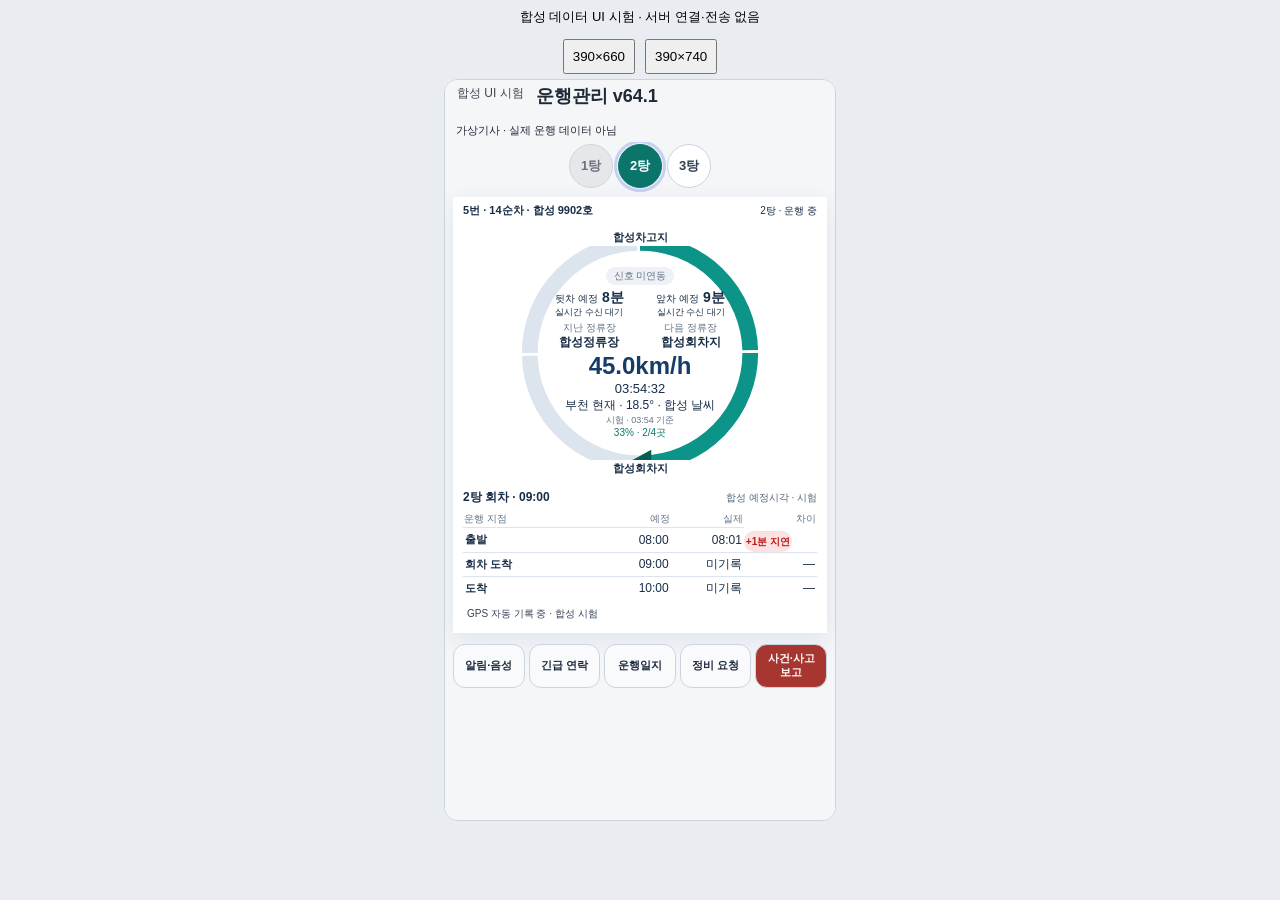
==== commit 7a5b2957: "Fit trip cockpit and all task shortcuts in a phone viewport" ====
--- a/tests/driver-screen-preview.html
+++ b/tests/driver-screen-preview.html
@@ -1 +1 @@
-<!doctype html><html lang="ko"><meta charset="utf-8"><title>BUS70 합성 기사 화면 검증</title><style>body{margin:0;background:#e9edf2;text-align:center;font-family:sans-serif}p{font-size:13px;margin:8px}iframe{width:390px;height:740px;border:1px solid #ccd3dd;border-radius:14px;background:white}button{margin:5px;padding:8px}</style><p>합성 데이터 UI 시험 · 서버 연결·전송 없음</p><button onclick="document.querySelector('iframe').style.height='660px'">390×660</button><button onclick="document.querySelector('iframe').style.height='740px'">390×740</button><br><iframe title="기사 모바일 화면"></iframe><script>document.querySelector('iframe').srcdoc="<!doctype html><html lang=\"ko\"><meta charset=\"utf-8\"><meta name=\"viewport\" content=\"width=device-width,initial-scale=1\"><style>\n    * {\n      box-sizing: border-box;\n    }\n\n    body {\n      margin: 0;\n      font-family:\n        -apple-system,\n        BlinkMacSystemFont,\n        \"Segoe UI\",\n        \"Noto Sans KR\",\n        sans-serif;\n\n      background: #f4f6f8;\n      color: #1f2937;\n    }\n\n    .app {\n      max-width: 480px;\n      min-height: 100vh;\n      margin: 0 auto;\n      background: white;\n    }\n\n    .header {\n      padding: 28px 22px 24px;\n      background: #153d6f;\n      color: white;\n    }\n\n    .route {\n      font-size: 13px;\n      opacity: .85;\n      margin-bottom: 5px;\n    }\n\n    .title {\n      margin: 0;\n      font-size: 27px;\n      font-weight: 800;\n    }\n\n    .subtitle {\n      margin-top: 7px;\n      font-size: 14px;\n      opacity: .85;\n    }\n\n    .content {\n      padding: 26px 22px;\n    }\n\n    .api-status {\n      display: flex;\n      align-items: center;\n      gap: 8px;\n\n      padding: 12px 14px;\n      margin-bottom: 25px;\n\n      border-radius: 10px;\n      background: #f1f5f9;\n\n      font-size: 14px;\n      font-weight: 600;\n    }\n\n    .dot {\n      width: 10px;\n      height: 10px;\n      border-radius: 50%;\n      background: #9ca3af;\n      flex: 0 0 auto;\n    }\n\n    .dot.ok {\n      background: #16a34a;\n    }\n\n    .dot.error {\n      background: #dc2626;\n    }\n\n    .login-title {\n      font-size: 22px;\n      font-weight: 800;\n      margin-bottom: 6px;\n    }\n\n    .login-help {\n      font-size: 14px;\n      color: #6b7280;\n      margin-bottom: 24px;\n      line-height: 1.5;\n    }\n\n    label {\n      display: block;\n      font-size: 14px;\n      font-weight: 700;\n      margin: 17px 0 7px;\n    }\n\n    input {\n      width: 100%;\n      height: 52px;\n\n      border: 1px solid #d1d5db;\n      border-radius: 10px;\n\n      padding: 0 14px;\n\n      font-size: 17px;\n      outline: none;\n      background: white;\n    }\n\n    input:focus {\n      border-color: #153d6f;\n      box-shadow: 0 0 0 3px rgba(21,61,111,.10);\n    }\n\n    button {\n      width: 100%;\n      height: 54px;\n\n      margin-top: 25px;\n\n      border: 0;\n      border-radius: 11px;\n\n      background: #153d6f;\n      color: white;\n\n      font-size: 17px;\n      font-weight: 800;\n\n      cursor: pointer;\n    }\n\n    button:disabled {\n      opacity: .55;\n      cursor: default;\n    }\n\n    .message {\n      display: none;\n      margin-top: 18px;\n      padding: 13px 14px;\n      border-radius: 10px;\n\n      font-size: 14px;\n      line-height: 1.5;\n    }\n\n    .message.error {\n      display: block;\n      background: #fef2f2;\n      color: #b91c1c;\n    }\n\n    .message.ok {\n      display: block;\n      background: #f0fdf4;\n      color: #166534;\n    }\n\n    [hidden] { display: none !important; }\n\n    .driver-card {\n      display: none;\n\n      margin-top: 24px;\n      padding: 20px;\n\n      border: 1px solid #e5e7eb;\n      border-radius: 14px;\n\n      background: #fff;\n    }\n\n    .driver-card.show {\n      display: block;\n    }\n\n    .driver-name {\n      font-size: 24px;\n      font-weight: 800;\n      margin-bottom: 15px;\n    }\n\n    .info-row {\n      display: flex;\n      justify-content: space-between;\n      gap: 20px;\n\n      padding: 10px 0;\n      border-bottom: 1px solid #f1f5f9;\n\n      font-size: 15px;\n    }\n\n    .info-row:last-child {\n      border-bottom: 0;\n    }\n\n    .info-label {\n      color: #64748b;\n    }\n\n    .info-value {\n      font-weight: 700;\n      text-align: right;\n    }\n\n    .test-badge {\n      display: inline-block;\n      margin-left: 7px;\n      padding: 3px 7px;\n\n      border-radius: 6px;\n      background: #fff7ed;\n      color: #c2410c;\n\n      font-size: 11px;\n      vertical-align: middle;\n    }\n\n    .footer {\n      padding: 30px 20px;\n      text-align: center;\n\n      color: #94a3b8;\n      font-size: 12px;\n    }\n\n    /* STEP 8: 날짜별 운행조회 */\n    .schedule-panel { margin-top: 24px; padding: 20px; border: 1px solid #e5e7eb; border-radius: 14px; }\n    .schedule-panel[hidden], .driver-card[hidden] { display: none !important; }\n    .schedule-panel h2 { font-size: 20px; margin: 0 0 8px; }\n    .schedule-panel .hint { color: #64748b; font-size: 13px; line-height: 1.5; }\n    .schedule-panel .control-row { display: grid; grid-template-columns: 1fr 1fr; gap: 10px; }\n    .schedule-panel .control-row label { margin-top: 14px; }\n    .schedule-panel select { width: 100%; height: 52px; padding: 0 8px; border: 1px solid #d1d5db; border-radius: 10px; background: #fff; font-size: 14px; }\n    .schedule-panel button { margin-top: 14px; }\n    .schedule-panel .result { margin-top: 18px; line-height: 1.6; }\n    .schedule-panel .trip { border: 1px solid #e5e7eb; border-radius: 10px; padding: 12px; margin-top: 12px; }\n    .schedule-panel .trip h3 { margin: 0 0 8px; font-size: 17px; }\n    .schedule-panel .trip-row { display: grid; grid-template-columns: minmax(0,1fr) minmax(0,1.65fr); gap: 12px; padding: 9px 0; font-size: 14px; align-items: center; border-bottom: 1px solid #f1f5f9; }\n    .schedule-panel .trip-row:last-child { border-bottom: 0; }\n    .schedule-panel .trip-row .place { min-width: 0; word-break:keep-all; overflow-wrap:break-word; }\n    .schedule-panel .trip-row strong { min-width:0; text-align: right; white-space: normal; font-variant-numeric: tabular-nums; }\n    .schedule-panel .trip-row .time-main { display: block; font-size: 16px; }\n    .schedule-panel .trip-row .time-sub { display: block; color: #64748b; font-size: 12px; font-weight: 500; }\n    .session-bar { display: flex; justify-content: space-between; align-items: center; gap: 8px; margin-top: 16px; }\n    .session-bar button { width: auto; height: auto; margin: 0; padding: 10px 12px; font-size: 13px; background: #e2e8f0; color: #1f2937; }\n    .remember-row { display:flex; align-items:center; gap:9px; margin: 15px 0 0; font-size: 14px; font-weight: 500; }\n    .remember-row input { width: 18px; height: 18px; flex: 0 0 auto; }\n    .remember-help { font-size: 12px; color: #64748b; line-height: 1.5; margin-top: 7px; }\n    @media(max-width:380px) { .content { padding: 20px 14px; } .schedule-panel { padding: 14px; } .schedule-panel .trip { padding: 10px; } }\n\n    .schedule-panel .notice { padding: 12px; border-radius: 9px; background: #f1f5f9; margin-top: 12px; }\n    .schedule-panel .notice.error { background: #fef2f2; color: #b91c1c; }\n    .schedule-panel .confirm-button { background: #166534; }\n    .schedule-panel .confirm-button[hidden] { display: none; }\n    .settings-box { margin-top: 18px; padding: 14px; border: 1px solid #dbe3ec; border-radius: 12px; background: #f8fafc; }\n    .settings-box h3 { margin: 0 0 6px; }\n    .check-row { display: flex; align-items: center; gap: 8px; margin: 10px 0; font-size: 14px; font-weight: 700; }\n    .check-row input { width: 20px; height: 20px; margin: 0; }\n    .inline-actions { display: grid; grid-template-columns: 1fr 1fr; gap: 8px; }\n    .inline-actions button { margin-top: 10px; height: 44px; font-size: 14px; }\n    .trip-actions { display: grid; grid-template-columns: 1fr 1fr; gap: 8px; }\n    .trip-actions button { margin-top: 10px; height: 42px; font-size: 14px; }\n    .end-shift-box { margin-top: 12px; padding: 12px; border: 1px solid #86efac; border-radius: 10px; background: #f0fdf4; }\n    .end-shift-box h4 { margin: 0 0 6px; color: #166534; }\n    .end-shift-box p { margin: 4px 0; font-size: 13px; line-height: 1.45; }\n    .end-shift-actions { display: grid; grid-template-columns: 1fr 1fr; gap: 8px; }\n    .end-shift-actions button { margin-top: 8px; height: 42px; font-size: 13px; }\n    .break-charge-box { margin-top: 10px; padding: 10px; border-radius: 9px; background: #eff6ff; color: #1e3a8a; }\n    .break-charge-box p { margin: 0 0 6px; font-size: 13px; }\n    .run-log-row { margin-top:12px; padding:13px; border:1px solid #dbe3ec; border-radius:11px; background:#fff; font-size:13px; line-height:1.5; break-inside:avoid; }\n    .run-log-head { display:flex; align-items:flex-start; justify-content:space-between; gap:10px; margin-bottom:9px; }\n    .run-log-head strong { color:#123a69; font-size:15px; }\n    .run-log-head span { flex:0 0 auto; padding:3px 7px; border-radius:999px; background:#eef4fb; color:#475569; font-size:10px; font-weight:800; }\n    .run-log-phase { display:grid; grid-template-columns:minmax(0,1.2fr) repeat(3,minmax(0,.8fr)); gap:7px; align-items:center; padding:8px 0; border-top:1px solid #eef2f7; }\n    .run-log-phase > span { min-width:0; overflow-wrap:anywhere; }\n    .run-log-phase small { display:block; color:#64748b; font-size:10px; }\n    .run-log-phase strong { display:block; margin-top:2px; color:#0f172a; font-size:12px; font-variant-numeric:tabular-nums; }\n    .run-log-extra { margin-top:8px; padding:8px 9px; border-radius:8px; background:#f8fafc; color:#475569; font-size:11px; line-height:1.5; white-space:pre-line; }\n    @media print { body * { visibility: hidden; } #runLogPanel, #runLogPanel * { visibility: visible; } #runLogPanel { position: absolute; inset: 0; border: 0; margin:0; padding:0; } #runLogPanel button,#runLogPanel .control-row,#runLogPanel > .hint { display:none; } .run-log-row { box-shadow:none; } }\n    .board-panel { margin-top: 24px; padding: 20px; border: 1px solid #dbe3ec; border-radius: 14px; }\n    .board-panel[hidden], .board-review[hidden] { display: none !important; }\n    .board-panel h2 { font-size: 20px; margin: 0 0 8px; }\n    .board-panel .hint { color: #64748b; font-size: 13px; line-height: 1.5; }\n    .board-panel input, .board-panel select { width: 100%; min-height: 48px; box-sizing: border-box; }\n    .board-panel input[type=\"file\"] { height: auto; padding: 12px 8px; background: #f8fafc; }\n    .board-preview { width: 100%; max-height: 280px; object-fit: contain; margin-top: 12px; border-radius: 10px; background: #f1f5f9; }\n    .board-preview[hidden] { display: none; }\n    .board-review { margin-top: 16px; padding: 14px; border: 1px solid #bbd2c0; border-radius: 10px; background: #f0fdf4; }\n    .board-grid { display: grid; grid-template-columns: 1fr 1fr; gap: 10px; }\n    .board-grid .wide { grid-column: 1 / -1; }\n    .board-value { min-height: 48px; display: flex; align-items: center; padding: 0 12px; border: 1px solid #d1d5db; border-radius: 10px; background: #fff; font-weight: 700; }\n    .board-panel button { margin-top: 12px; }\n    .board-panel .register-button { background: #166534; }\n    .manager-panel { margin-top:24px; padding:20px; border:2px solid #153d6f; border-radius:14px; }\n    .manager-panel[hidden], .manager-output[hidden] { display:none !important; }\n    .manager-panel h2 { margin:0 0 8px; font-size:20px; }\n    .manager-tools { display:grid; grid-template-columns:1fr 1fr; gap:10px; }\n    .manager-tools input, .manager-tools select { width:100%; min-height:48px; box-sizing:border-box; }\n    .manager-row { display:grid; grid-template-columns:42px minmax(0,1fr) minmax(0,1fr) 70px; gap:8px; align-items:center; margin-top:8px; }\n    .manager-row select { width:100%; min-width:0; height:44px; }\n    .manager-row strong { text-align:center; }\n    .manager-panel button { margin-top:12px; }\n    .manager-panel .secondary { background:#475569; }\n    .manager-status .ok { background:#f0fdf4; color:#166534; }\n    .manager-status .error { background:#fef2f2; color:#b91c1c; }\n    .manager-status > div { padding:12px; border-radius:9px; margin-top:12px; }\n    .manager-output { margin-top:14px; }\n    .manager-output img { width:100%; border-radius:10px; border:1px solid #cbd5e1; }\n    .manager-confirm { padding:7px 4px; border-radius:7px; text-align:center; font-size:12px; font-weight:700; background:#fef3c7; color:#92400e; }\n    .manager-confirm.done { background:#dcfce7; color:#166534; }\n    .timetable-editor-panel { margin-top:16px; padding:12px; border:1px solid #b8cbe2; border-radius:12px; background:#f8fbff; }\n    .timetable-editor-panel[hidden] { display:none !important; }\n    .timetable-editor-panel > summary { cursor:pointer; color:#153d6f; font-size:16px; font-weight:800; }\n    .timetable-editor-meta { margin-top:10px; padding:10px; border-radius:9px; background:#eaf2fb; color:#334155; font-size:12px; line-height:1.5; }\n    .timetable-sequence { margin-top:10px; border:1px solid #d7e0ea; border-radius:10px; background:#fff; overflow:hidden; }\n    .timetable-sequence > summary { cursor:pointer; display:flex; justify-content:space-between; gap:8px; padding:12px; color:#173f73; font-weight:800; }\n    .timetable-trip-row { display:grid; grid-template-columns:58px repeat(3,minmax(0,1fr)); gap:8px; align-items:end; padding:10px 12px; border-top:1px solid #e5e7eb; }\n    .timetable-trip-row > strong { align-self:center; text-align:center; }\n    .timetable-time-cell { min-width:0; }\n    .timetable-time-cell span { display:block; min-height:30px; margin-bottom:4px; color:#64748b; font-size:10px; line-height:1.35; overflow-wrap:anywhere; }\n    .timetable-time-cell input { width:100%; height:42px; box-sizing:border-box; font-variant-numeric:tabular-nums; }\n    .timetable-time-cell input.changed { border:2px solid #d97706; background:#fffbeb; }\n    .timetable-time-cell input:disabled { background:#f1f5f9; color:#94a3b8; }\n    .timetable-editor-actions { display:grid; grid-template-columns:1fr 1fr; gap:8px; }\n    .timetable-editor-actions button { min-width:0; }\n    .operation-list { display:grid; gap:10px; margin-top:14px; }\n    .operation-card { border:1px solid #dbe3ee; border-radius:12px; padding:12px; background:#fff; }\n    .operation-card.open { border-left:5px solid #dc2626; }\n    .operation-card.closed { border-left:5px solid #16a34a; }\n    .operation-meta { color:#64748b; font-size:12px; margin:5px 0; }\n    .vehicle-status-list { display:grid; gap:8px; margin:12px 0 18px; }\n    .vehicle-status-card { border:1px solid #dbe3ee; border-radius:10px; padding:11px; background:#f8fafc; }\n    .vehicle-status-head { display:flex; justify-content:space-between; gap:8px; align-items:center; }\n    .vehicle-status-badge { padding:4px 8px; border-radius:999px; font-size:11px; font-weight:700; background:#dcfce7; color:#166534; white-space:nowrap; }\n    .vehicle-status-badge.repair { background:#fef3c7; color:#92400e; }\n    .vehicle-status-badge.unavailable { background:#fee2e2; color:#b91c1c; }\n    .gap-summary { display:grid; grid-template-columns:1fr 1fr; gap:8px; margin:10px 0; }\n    .gap-item { padding:9px 10px; border-radius:9px; background:#eef4fb; color:#334155; font-size:12px; }\n    .gap-item strong { display:block; margin-top:3px; color:#173f73; font-size:14px; }\n    .gap-item.unknown { color:#64748b; background:#f8fafc; }\n    .schedule-overview { display:grid; grid-template-columns:repeat(2,minmax(0,1fr)); gap:8px; margin:12px 0; }\n    .schedule-overview > div { min-width:0; padding:10px; border-radius:10px; background:#eef4fb; }\n    .schedule-overview span { display:block; color:#64748b; font-size:11px; }\n    .schedule-overview strong { display:block; margin-top:2px; color:#173f73; font-size:15px; overflow-wrap:anywhere; }\n    .schedule-view-toggle { display:grid; grid-template-columns:1fr 1fr; gap:7px; padding:4px; margin:12px 0; border-radius:11px; background:#e2e8f0; }\n    .schedule-view-toggle button { height:40px; margin:0; border-radius:8px; background:transparent; color:#475569; font-size:13px; }\n    .schedule-view-toggle button.active { background:#fff; color:#153d6f; box-shadow:0 1px 4px rgba(15,23,42,.14); }\n    .trip-list.card-mode { position:relative; padding:5px 5px 14px; }\n    .trip-list.card-mode::before,.trip-list.card-mode::after { content:\"\"; position:absolute; left:16px; right:16px; height:16px; border:1px solid #dbe3ec; border-radius:12px; background:#f8fafc; }\n    .trip-list.card-mode::before { bottom:6px; z-index:0; }\n    .trip-list.card-mode::after { left:10px; right:10px; bottom:11px; background:#fff; z-index:1; }\n    .trip-list.card-mode .trip { position:relative; z-index:2; margin-top:0; box-shadow:0 8px 22px rgba(15,23,42,.12); }\n    .trip-heading { display:flex; align-items:center; justify-content:space-between; gap:8px; }\n    .trip-heading h3 { margin:0; }\n    .trip-state { flex:0 0 auto; padding:4px 8px; border-radius:999px; background:#dbeafe; color:#1d4ed8; font-size:11px; font-weight:800; }\n    .trip-state.done { background:#d1d5db; color:#4b5563; }\n    .schedule-panel .trip.completed { border-color:#d1d5db; background:#f3f4f6; color:#6b7280; }\n    .schedule-panel .trip.completed .trip-row,.schedule-panel .trip.completed .gap-summary { opacity:.72; }\n    .schedule-panel .trip.completed .trip-row strong,.schedule-panel .trip.completed .gap-item strong { color:#6b7280; }\n    .actual-time { display:block; margin-top:2px; color:#047857; font-size:11px; font-weight:700; white-space:normal; }\n    .completed .actual-time { color:#4b5563; }\n    .trip-navigation { display:grid; grid-template-columns:1fr auto 1fr; gap:8px; align-items:center; margin-top:10px; }\n    .trip-navigation button { height:42px; margin:0; font-size:13px; }\n    .trip-navigation strong { min-width:58px; text-align:center; font-size:13px; }\n    .location-box { margin:14px 0; padding:13px; border:1px solid #bfdbfe; border-radius:11px; background:#eff6ff; }\n    .location-box h3 { margin:0 0 5px; font-size:16px; color:#1e3a8a; }\n    .location-box p { margin:5px 0; color:#334155; font-size:12px; line-height:1.45; }\n    .location-live { display:grid; grid-template-columns:1fr 1fr; gap:7px; margin:10px 0; }\n    .location-live > div { padding:8px; border-radius:8px; background:#fff; font-size:11px; color:#64748b; }\n    .location-live strong { display:block; margin-top:2px; color:#0f172a; font-size:13px; }\n    .location-box button { height:44px; margin-top:8px; font-size:14px; }\n    .location-box button.tracking { background:#b91c1c; }\n    .location-status { margin-top:8px; padding:8px; border-radius:8px; background:#fff; color:#334155; font-size:12px; line-height:1.45; }\n    .location-status.error { background:#fef2f2; color:#b91c1c; }\n    .location-status.ok { background:#ecfdf5; color:#047857; }\n    .driver-live-dashboard { margin:14px 0; padding:15px; border:1px solid #b8cbe2; border-radius:16px; background:linear-gradient(160deg,#f8fbff 0%,#edf5ff 100%); box-shadow:0 8px 24px rgba(15,61,111,.09); }\n    .driver-live-head { display:flex; align-items:flex-start; justify-content:space-between; gap:12px; }\n    .driver-live-head p { margin:0 0 2px; color:#64748b; font-size:12px; font-weight:700; }\n    .driver-live-head h3 { margin:0; color:#123a69; font-size:20px; }\n    .driver-live-clock { flex:0 0 auto; text-align:right; font-variant-numeric:tabular-nums; }\n    .driver-live-clock strong { display:block; color:#0f172a; font-size:18px; line-height:1.1; }\n    .driver-live-clock span { color:#64748b; font-size:11px; }\n    .driver-live-primary { display:grid; grid-template-columns:132px minmax(0,1fr); gap:14px; align-items:center; margin:14px 0; }\n    .driver-progress-ring { --progress:0; --ring-color:#1b7f4b; width:124px; aspect-ratio:1; display:grid; place-items:center; border-radius:50%; background:conic-gradient(var(--ring-color) calc(var(--progress) * 1%),#d8e2ec 0); position:relative; }\n    .driver-progress-ring::before { content:\"\"; position:absolute; inset:10px; border-radius:50%; background:#fff; box-shadow:inset 0 0 0 1px #e2e8f0; }\n    .driver-progress-ring > div { position:relative; z-index:1; max-width:90px; text-align:center; }\n    .driver-progress-ring > div span,.driver-progress-ring > div small { display:block; color:#64748b; font-size:11px; font-weight:700; }\n    .driver-progress-ring strong { display:block; margin:1px 0; color:#123a69; font-size:24px; line-height:1.15; }\n    .driver-progress-arrow { position:absolute !important; inset:0; z-index:3 !important; max-width:none !important; transform:rotate(calc(var(--progress) * 3.6deg)); transition:transform .8s cubic-bezier(.22,.61,.36,1); pointer-events:none; }\n    .driver-progress-arrow::before { content:\"➤\"; position:absolute; top:-7px; left:50%; color:var(--ring-color); font-size:20px; line-height:1; text-shadow:0 1px 2px rgba(15,23,42,.28); transform:translateX(-50%); }\n    .driver-progress-ring.moving .driver-progress-arrow::before { animation:progressArrowPulse 1.2s ease-in-out infinite; }\n    @keyframes progressArrowPulse { 0%,100% { transform:translateX(-50%) scale(1); opacity:.82; } 50% { transform:translateX(-50%) scale(1.18); opacity:1; } }\n    .driver-live-next { min-width:0; }\n    .driver-live-state { display:inline-flex; align-items:center; gap:6px; padding:5px 9px; border-radius:999px; background:#dcfce7; color:#166534; font-size:12px; font-weight:800; }\n    .driver-live-state::before { content:\"\"; width:8px; height:8px; border-radius:50%; background:currentColor; }\n    .driver-live-state.waiting { background:#fef3c7; color:#92400e; }\n    .driver-live-state.finished { background:#e5e7eb; color:#4b5563; }\n    .driver-live-state.future { background:#dbeafe; color:#1d4ed8; }\n    .driver-live-next h4 { margin:9px 0 2px; color:#0f172a; font-size:17px; overflow-wrap:anywhere; }\n    .driver-live-next p { margin:2px 0; color:#475569; font-size:13px; line-height:1.45; }\n    .driver-live-countdown { color:#123a69 !important; font-weight:800; }\n    .driver-live-data { display:grid; grid-template-columns:repeat(2,minmax(0,1fr)); gap:8px; }\n    .driver-live-metric { min-width:0; padding:10px; border:1px solid #e2e8f0; border-radius:11px; background:rgba(255,255,255,.9); }\n    .driver-live-metric span { display:block; color:#64748b; font-size:11px; }\n    .driver-live-metric strong { display:block; margin-top:2px; color:#0f172a; font-size:14px; line-height:1.35; overflow-wrap:anywhere; }\n    .driver-live-maintenance { margin-top:9px; padding:10px 11px; border-radius:10px; background:#f8fafc; color:#475569; font-size:12px; font-weight:700; }\n    .driver-live-maintenance.alert { background:#fff7ed; color:#9a3412; }\n    .driver-live-maintenance.ok { background:#ecfdf5; color:#047857; }\n    .driver-live-location-action { height:43px; margin-top:9px !important; font-size:13px !important; }\n    .driver-live-location-action.tracking { background:#b91c1c; }\n    .route-navigation-live { margin:10px 0; padding:13px; border-radius:13px; background:#0f2f57; color:#fff; }\n    .route-navigation-head { display:flex; align-items:center; justify-content:space-between; gap:10px; }\n    .route-navigation-head strong { font-size:14px; }\n    .route-navigation-head span { padding:4px 7px; border-radius:999px; background:rgba(255,255,255,.14); color:#dbeafe; font-size:10px; font-weight:700; }\n    .route-navigation-stops { display:grid; grid-template-columns:minmax(0,1fr) 22px minmax(0,1.25fr); gap:7px; align-items:center; margin-top:11px; }\n    .route-navigation-stop { min-width:0; padding:9px; border-radius:9px; background:rgba(255,255,255,.09); }\n    .route-navigation-stop.next { background:#fff; color:#0f2f57; }\n    .route-navigation-stop span { display:block; color:#bfdbfe; font-size:10px; font-weight:700; }\n    .route-navigation-stop.next span { color:#64748b; }\n    .route-navigation-stop strong { display:block; margin-top:3px; font-size:15px; line-height:1.25; overflow-wrap:anywhere; }\n    .route-navigation-arrow { color:#93c5fd; text-align:center; font-size:18px; }\n    .route-progress-track { height:8px; margin-top:11px; overflow:hidden; border-radius:999px; background:rgba(255,255,255,.18); }\n    .route-progress-track i { display:block; width:0; height:100%; border-radius:inherit; background:#4ade80; transition:width .5s ease; }\n    .route-navigation-meta { display:flex; justify-content:space-between; gap:8px; margin-top:7px; color:#bfdbfe; font-size:10px; line-height:1.35; }\n    .live-fleet-strip { display:grid; grid-template-columns:repeat(3,minmax(0,1fr)); gap:7px; margin:10px 0; }\n    .live-fleet-card { min-width:0; padding:9px; border:1px solid #dbe3ec; border-radius:10px; background:#fff; color:#475569; }\n    .live-fleet-card.own { border-color:#2563eb; background:#eff6ff; }\n    .live-fleet-card span,.live-fleet-card small { display:block; font-size:10px; }\n    .live-fleet-card strong { display:block; margin:3px 0; color:#0f172a; font-size:12px; overflow-wrap:anywhere; }\n    .live-fleet-card small { color:#64748b; }\n    .trip-status-legend { display:flex; flex-wrap:wrap; gap:10px; margin:13px 0 8px; color:#475569; font-size:11px; font-weight:700; }\n    .trip-status-legend span { display:inline-flex; align-items:center; gap:5px; }\n    .trip-status-legend i { width:9px; height:9px; border-radius:50%; background:#cbd5e1; }\n    .trip-status-legend .legend-done i { background:#9ca3af; }\n    .trip-status-legend .legend-active i { background:#16a34a; }\n    .trip-status-legend .legend-next i { background:#f59e0b; }\n    .trip-chip-list { display:flex; gap:7px; padding:2px 1px 5px; overflow-x:auto; scrollbar-width:thin; }\n    .trip-chip { flex:0 0 auto; display:flex; align-items:center; gap:7px; width:auto !important; min-width:82px; height:54px !important; margin:0 !important; padding:6px 9px !important; border:1px solid #cbd5e1; border-radius:10px !important; background:#fff !important; color:#334155 !important; box-shadow:none !important; }\n    .trip-chip strong,.trip-chip small { display:block; line-height:1.2; }\n    .trip-chip small { margin-top:3px; font-size:10px; font-weight:700; }\n    .trip-chip-text { min-width:34px; }\n    .trip-chip-progress { --trip-progress:0; --trip-color:#64748b; position:relative; flex:0 0 auto; width:30px; aspect-ratio:1; border-radius:50%; background:conic-gradient(var(--trip-color) calc(var(--trip-progress) * 1%),rgba(148,163,184,.35) 0); }\n    .trip-chip-progress::before { content:\"\"; position:absolute; inset:5px; border-radius:50%; background:currentColor; opacity:.96; }\n    .trip-chip-progress i { position:absolute; inset:0; transform:rotate(calc(var(--trip-progress) * 3.6deg)); transition:transform .8s ease; }\n    .trip-chip-progress i::before { content:\"➤\"; position:absolute; top:-4px; left:50%; color:var(--trip-color); font-size:10px; line-height:1; transform:translateX(-50%); }\n    .trip-chip.completed { border-color:#d1d5db; background:#e5e7eb !important; color:#6b7280 !important; }\n    .trip-chip.running { border-color:#15803d; background:#16a34a !important; color:#fff !important; }\n    .trip-chip.next { border-color:#d97706; background:#fef3c7 !important; color:#92400e !important; }\n    .trip-chip.selected { outline:3px solid rgba(29,78,216,.22); outline-offset:1px; }\n    .trip-point-role { display:block; margin-top:3px; color:#64748b; font-size:10px; font-weight:700; line-height:1.35; }\n    .trip-point-role.final { color:#b45309; }\n    .time-plan-label { display:block; color:#64748b; font-size:10px; font-weight:700; }\n    .time-deviation { display:inline-block; margin-top:3px; padding:2px 6px; border-radius:999px; background:#e2e8f0; color:#475569; font-size:10px; font-weight:800; }\n    .time-deviation.on-time { background:#dcfce7; color:#166534; }\n    .time-deviation.late { background:#fee2e2; color:#b91c1c; }\n    .time-deviation.early { background:#dbeafe; color:#1d4ed8; }\n    .trip-route-summary { display:grid; gap:6px; margin:9px 0; padding:9px; border-radius:9px; background:#f8fafc; }\n    .trip-route-summary span { color:#475569; font-size:11px; line-height:1.4; }\n    .trip-route-summary strong { color:#173f73; }\n    .schedule-basic-details,.location-box { overflow:hidden; }\n    .schedule-basic-details > summary,.location-box > summary { cursor:pointer; color:#173f73; font-size:13px; font-weight:800; }\n    .schedule-basic-details { margin:12px 0; padding:11px 12px; border:1px solid #dbe3ec; border-radius:11px; background:#f8fafc; }\n    .schedule-basic-details .schedule-overview { margin:11px 0 0; }\n    .driver-work-menu { margin-top:18px; padding-top:17px; border-top:1px solid #dbe3ec; }\n    .driver-work-menu h2 { margin:0 0 5px; font-size:18px; }\n    .driver-menu-grid { display:grid; grid-template-columns:repeat(2,minmax(0,1fr)); gap:8px; margin-top:11px; }\n    .driver-menu-button { min-height:76px; height:auto !important; margin:0 !important; padding:11px !important; border:1px solid #cbd5e1 !important; border-radius:12px !important; background:#f8fafc !important; color:#1e293b !important; text-align:left; box-shadow:none !important; }\n    .driver-menu-button span,.driver-menu-button small { display:block; }\n    .driver-menu-button span { font-size:14px; font-weight:800; }\n    .driver-menu-button small { margin-top:5px; color:#64748b; font-size:11px; line-height:1.3; }\n    .driver-menu-button.active { border-color:#17487f !important; background:#eaf2fb !important; color:#123a69 !important; }\n    .driver-emergency-actions { display:grid; grid-template-columns:1fr 1fr; gap:8px; margin-top:10px; }\n    .driver-emergency-actions a { display:flex; min-height:46px; align-items:center; justify-content:center; border-radius:10px; background:#b91c1c; color:#fff; font-weight:800; text-decoration:none; }\n    .schedule-panel .trip.running { border:2px solid #16a34a; background:#f0fdf4; }\n    .schedule-panel .trip.next { border:2px solid #f59e0b; background:#fffbeb; }\n    .schedule-panel .trip.selected:not(.completed):not(.running):not(.next) { border-color:#60a5fa; }\n    .trip-state.running { background:#dcfce7; color:#166534; }\n    .trip-state.next { background:#fef3c7; color:#92400e; }\n    .trip-state.upcoming { background:#dbeafe; color:#1d4ed8; }\n    @media(max-width:520px) {\n      .manager-tools { grid-template-columns:1fr; }\n      .manager-row { grid-template-columns:36px 1fr 68px; }\n      .manager-row .manager-vehicle { grid-column:2; }\n      .manager-confirm { grid-column:3; grid-row:1 / span 2; }\n      .timetable-trip-row { grid-template-columns:44px 1fr; align-items:start; }\n      .timetable-trip-row > strong { grid-row:1 / span 3; padding-top:26px; }\n      .timetable-time-cell { grid-column:2; }\n      .timetable-time-cell span { min-height:0; }\n      .schedule-panel { padding:15px; }\n      .schedule-panel .control-row { grid-template-columns:1fr; }\n      .schedule-panel .trip { padding:13px; }\n      .trip-actions { grid-template-columns:repeat(auto-fit,minmax(82px,1fr)); }\n      .trip-actions button { padding:0 5px; font-size:12px; }\n      .driver-live-dashboard { margin-left:-4px; margin-right:-4px; padding:13px; }\n      .driver-live-primary { grid-template-columns:112px minmax(0,1fr); gap:11px; }\n      .driver-progress-ring { width:108px; }\n      .driver-progress-ring strong { font-size:21px; }\n      .driver-live-data { grid-template-columns:1fr 1fr; }\n      .driver-live-metric { padding:9px; }\n      .route-navigation-stops { grid-template-columns:minmax(0,1fr) 18px minmax(0,1.35fr); }\n      .live-fleet-strip { gap:5px; }\n      .live-fleet-card { padding:7px; }\n      .run-log-phase { grid-template-columns:1fr 1fr; }\n      .run-log-phase > span:first-child { grid-column:1 / -1; }\n    }\n    body.manager-layout .app { max-width:1040px; }\n    .manager-workspace { border:0; background:#f0f5fa; }\n    .workspace-heading { display:flex; align-items:center; justify-content:space-between; gap:16px; }\n    .workspace-heading h2 { margin:0 0 16px; }\n    .workspace-heading button { width:auto; margin:0; white-space:nowrap; }\n    .eyebrow { color:#56708b; font-size:12px; margin:0 0 6px; letter-spacing:.08em; }\n    .manager-menu-grid { display:grid; grid-template-columns:repeat(3,minmax(0,1fr)); gap:12px; margin-top:18px; }\n    .manager-menu-grid button { margin:0; min-height:102px; text-align:left; background:#fff; color:#173d65; border:1px solid #d4e0ec; padding:18px; border-radius:14px; box-shadow:0 3px 10px #173d6508; }\n    .manager-menu-grid strong { display:block; font-size:17px; margin-bottom:8px; }\n    .manager-menu-grid small { display:block; font-size:12px; font-weight:400; color:#58718a; }\n    .depot-contact { display:flex; align-items:center; justify-content:space-between; gap:8px; padding:14px 0; border-bottom:1px solid #dde5ee; }\n    .depot-contact a { color:#173d65; background:#e8f0f9; padding:10px; border-radius:8px; font-weight:700; text-decoration:none; }\n    #managerContactFields { display:grid; grid-template-columns:minmax(120px,1fr) 2fr; align-items:center; gap:10px; }\n    #managerContactFields label { margin:0; }\n    [hidden] { display:none !important; }\n    @media(max-width:620px) { .manager-menu-grid { grid-template-columns:repeat(2,minmax(0,1fr)); gap:8px; } .manager-menu-grid button { padding:14px; } .workspace-heading { align-items:flex-start; } }\n      .login-korean-help { margin: 10px 0 18px; font-size: 14px; }\n    .login-korean-help summary { cursor: pointer; color: #174675; }\n    .login-korean-help p { line-height: 1.5; }\n    #koreanNameStatus { margin-top: 8px; }\n\n    /* v61: one current-trip card, details on demand. */\n    .driver-card summary {font-weight:700;cursor:pointer;padding:4px 0;}\n    .driver-card {padding:14px 18px;margin-bottom:12px;}\n    .driver-card .driver-name {font-size:22px;margin:14px 0;}\n    #schedulePanel {padding:18px;}\n    #schedulePanel>h2 {font-size:24px;margin:0 0 10px;}\n    #scheduleQueryOptions {margin-bottom:12px;}\n    #scheduleQueryOptions>summary {color:#475569;cursor:pointer;}\n    .compact-live {border-radius:14px 14px 0 0;margin:0;padding:16px;background:#f1f5fa;color:#182b42;box-shadow:none;}\n    .compact-live .driver-live-head p {margin:0 0 5px;font-size:13px;color:#526177;}\n    .compact-live .driver-live-head h3 {margin:0;font-size:23px;}\n    .compact-live .driver-live-clock {font-size:18px;color:#183f68;}\n    .compact-live .driver-live-primary {grid-template-columns:96px 1fr;margin:12px 0;gap:14px;}\n    .compact-live .driver-progress-ring {width:96px;height:96px;}\n    .compact-live .driver-progress-ring>div {inset:8px;}\n    .compact-live .driver-progress-ring strong {font-size:20px;}\n    .compact-live .driver-progress-ring small {font-size:10px;}\n    .compact-live .driver-live-next p {font-size:14px;margin:5px 0;}\n    .compact-live .driver-live-data {grid-template-columns:repeat(3,minmax(0,1fr));gap:6px;}\n    .compact-live .driver-live-metric {padding:9px 6px;background:#fff;min-width:0;}\n    .compact-live .driver-live-metric span {font-size:11px;}\n    .compact-live .driver-live-metric strong {font-size:13px;overflow-wrap:anywhere;}\n    .compact-stop {display:flex;flex-wrap:wrap;gap:5px 10px;align-items:baseline;margin-bottom:12px;}\n    .compact-stop span,.compact-stop small,.compact-help {font-size:12px;color:#58677c;}\n    .compact-live .location-status {font-size:12px;margin:9px 0;}\n    .compact-live .driver-live-location-action {font-size:14px;padding:10px;min-height:44px;}\n    .compact-live .driver-live-maintenance.ok {display:none;}\n    .trip-list .trip {padding:0;overflow:hidden;}\n    .trip-list .trip>.trip-heading,.trip-list .trip>.trip-row,.trip-list .trip>.gap-summary,.trip-list .trip>details,.trip-list .trip>.end-shift-box {margin-left:14px;margin-right:14px;}\n    .trip-row .trip-point-role {display:none;}\n    .trip-row {padding:10px 0;gap:10px;}\n    .trip-row .place {font-size:14px;}\n    .trip-row .time-main {font-size:21px;}\n    .trip-row .time-plan-label {font-size:10px;}\n    .trip-row .actual-time,.trip-row .time-deviation {font-size:12px;}\n    .manual-run-tools {padding:12px 0;}\n    .manual-run-tools>summary,.schedule-options>summary {font-size:13px;cursor:pointer;}\n    .schedule-options {margin:16px 0;}\n    .trip-chip-list {flex-wrap:nowrap;overflow-x:auto;margin:8px 0 12px;gap:6px;}\n    .trip-chip-list .trip-chip {flex:0 0 auto;font-size:12px;min-height:44px;padding:9px;}\n    .trip-navigation {margin:12px 0;}\n    .driver-work-menu h2 {font-size:20px;}\n    .driver-work-menu>.hint {display:none;}\n    @media(max-width:520px){header{padding:18px 20px;}header h1{font-size:30px;margin:5px 0;}header p{font-size:13px;}main{padding:14px;}#apiStatus{padding:10px;font-size:12px;}.session-bar{margin:8px 0;font-size:14px;}.session-bar button{font-size:12px;padding:9px;}}\n\n    .driver-mode header{padding:7px 14px;display:flex;align-items:center;gap:12px}.driver-mode header h1{font-size:18px;margin:0}.driver-mode header .subtitle{display:none}.driver-mode header .route{font-size:12px}\n    .driver-mode main{padding:8px;max-width:650px}.driver-mode .api-status{font-size:11px;padding:5px 8px;margin:4px 0}.driver-mode .session-bar{margin:4px 0;font-size:12px}.driver-mode .session-bar button{padding:6px;font-size:11px}.driver-mode #driverCard{margin:5px 0;padding:7px 10px}.driver-mode #driverCard summary{font-size:12px}.driver-mode #schedulePanel{padding:0;border:0;margin-top:5px}.driver-mode #schedulePanel>h2{display:none}.driver-mode #scheduleQueryOptions>summary{font-size:11px}.driver-mode .trip-chip-list{margin:4px 0;gap:4px}.driver-mode .trip-chip{padding:5px 8px;font-size:11px}.driver-mode .result{margin-top:5px}\n    .cockpit{margin:0;padding:10px 12px;background:#f8fafc;color:#182d46;border:0;border-radius:0}.cockpit-head{display:flex;justify-content:space-between;gap:8px;font-size:12px}.cockpit-hero{display:grid;grid-template-columns:116px 1fr;gap:15px;align-items:center;margin:3px 0}.cockpit-ring{width:116px;height:116px;position:relative;display:grid;place-items:center}.cockpit-ring svg{position:absolute;inset:0;width:100%;height:100%}.cockpit-ring>div{text-align:center;z-index:1}.cockpit-ring strong{display:block;font-size:24px}.cockpit-ring small{display:block;font-size:10px}.cockpit-speed>span{font-size:12px;color:#536a81}.cockpit-speed>strong{display:block;font-size:31px;line-height:1.1;font-variant-numeric:tabular-nums}.cockpit-speed>p{font-size:13px;margin:4px 0 0}.cockpit-speed>small{font-size:10px;color:#536a81}\n    .cockpit-target{display:flex;justify-content:space-between;gap:8px;align-items:center;padding:5px 0}.cockpit-target strong{font-size:14px}.cockpit-target small{font-size:10px;color:#52657a}.cockpit-nav{display:grid;grid-template-columns:1fr auto;gap:2px 8px;padding:6px 0}.cockpit-nav>small:first-child{grid-column:1/-1}.cockpit-nav small{font-size:10px;color:#52657a}.cockpit-nav strong{font-size:15px}.cockpit-route{background:#eef3f8;border-radius:9px}.cockpit-route svg{width:100%;height:88px;display:block}.cockpit-conditions{display:flex;justify-content:space-between;font-size:10px;color:#596d83;margin:4px 0}.cockpit-gaps{display:grid;grid-template-columns:1fr 1fr;gap:6px;margin:5px 0}.cockpit-gaps>div{padding:6px 8px;background:#e8eff7;border-radius:7px;min-width:0}.cockpit-gaps span{font-size:10px}.cockpit-gaps strong{float:right;font-size:16px}.cockpit-gaps small{clear:both;display:block;font-size:10px;overflow-wrap:anywhere;margin-top:3px}\n    .cockpit-phases{border-collapse:collapse;width:100%;table-layout:fixed;font-size:12px}.cockpit-phases th{font-size:10px;font-weight:500;color:#617389;text-align:right}.cockpit-phases th:first-child{text-align:left;width:38%}.cockpit-phases td{border-top:1px solid #dce5ef;padding:5px 2px;text-align:right;font-variant-numeric:tabular-nums;overflow-wrap:anywhere}.cockpit-phases td:first-child{text-align:left}.cockpit-phases td strong{font-size:11px;display:block}.cockpit-phases td small{display:block;font-size:9px;color:#617389}.cockpit-phases .time-deviation{font-size:10px}.cockpit .location-status{font-size:10px;line-height:1.3;margin:5px 0}.cockpit .driver-live-location-action{min-height:38px;height:auto;font-size:12px;margin:3px 0;padding:8px}.cockpit .driver-live-maintenance.ok{display:none}.cockpit .driver-live-maintenance{font-size:11px}.driver-mode .manual-run-tools{padding:7px 0}.driver-mode .manual-run-tools summary{font-size:11px}.driver-mode .schedule-options{margin:6px 0}.driver-mode #scheduleFreshness{font-size:10px;margin:4px 0}\n    @media(min-width:700px){.cockpit-route svg{height:130px}.cockpit-phases td{padding:8px 4px}.cockpit-phases td strong{font-size:13px}}\n\n    .driver-mode #driverCard{display:none}.driver-mode .api-status{display:none}.driver-mode #scheduleResult>.notice{font-size:11px;padding:5px 8px;margin:3px 0}.driver-mode #scheduleQueryOptions{font-size:11px}.driver-mode #scheduleFreshness{display:none}\n    .driver-mode .trip-chip-list{display:flex;justify-content:center;gap:5px;margin:4px 0}.driver-mode .trip-chip{border-radius:50%;min-width:42px;height:42px;min-height:42px;padding:3px;font-size:13px}.driver-mode .trip-chip.selected{background:#0c756b;color:white;border-color:#0c756b}.driver-mode .trip-chip-list>button:not(.trip-chip){font-size:11px;min-width:58px;padding:4px}\n    .orbit-cockpit{padding:6px 10px;background:white}.orbit-cockpit .cockpit-head{font-size:11px;align-items:center;gap:4px}.orbit-cockpit .cockpit-head>span{font-size:10px}.orbit-ring{width:min(330px,calc(100vw - 38px));height:auto;aspect-ratio:1;margin:0 auto}.orbit-ring>svg{pointer-events:none}.orbit-ring>.orbit-center{position:absolute;inset:17% 14%;display:flex;flex-direction:column;justify-content:center;gap:3px;z-index:1}.orbit-ring>.orbit-endpoint{position:absolute;left:18%;right:18%;text-align:center;z-index:2;font-size:11px;font-weight:700;background:white;padding:2px;line-height:1.2}.orbit-start{top:4%}.orbit-turn{bottom:4%}\n    .orbit-signal{font-size:10px;color:#667085;background:#eef1f5;padding:2px 8px;border-radius:12px;align-self:center}.orbit-ring .cockpit-gaps{width:100%;margin:1px 0;gap:8px}.orbit-ring .cockpit-gaps>div{background:none;padding:0}.orbit-ring .cockpit-gaps span{font-size:10px}.orbit-ring .cockpit-gaps strong{float:none;display:inline;font-size:14px;margin-left:4px}.orbit-ring .cockpit-gaps small{font-size:9px;line-height:1.2;margin:0;min-height:11px}.orbit-stops{display:grid;grid-template-columns:1fr 1fr;gap:8px}.orbit-stops>div{min-width:0}.orbit-stops small{font-size:10px;color:#627386}.orbit-stops strong{font-size:12px;line-height:1.3;overflow-wrap:anywhere;display:-webkit-box;-webkit-line-clamp:2;-webkit-box-orient:vertical;overflow:hidden}.orbit-ring .orbit-speed{font-size:26px;line-height:1.1;color:#163d6a;font-variant-numeric:tabular-nums}.orbit-clock{font-size:13px;font-variant-numeric:tabular-nums}.orbit-weather{font-size:12px;line-height:1.25}.orbit-center>small{font-size:9px;line-height:1.15;color:#667085}.orbit-center .orbit-progress{font-size:10px;color:#0c756b}\n    .orbit-cockpit .cockpit-target{padding:1px 0 5px}.orbit-cockpit .cockpit-target strong{font-size:12px}.orbit-cockpit .cockpit-phases td{padding:3px 2px}.orbit-cockpit .cockpit-phases td strong{display:inline;font-size:11px}.orbit-cockpit .cockpit-phases td small{font-size:9px}.orbit-cockpit .location-status{max-height:2.6em;overflow:hidden;margin:3px 0}.driver-mode .schedule-options{margin:4px 0}.driver-mode .schedule-options>summary{font-size:11px}\n    .driver-mode .driver-work-menu{margin:5px 0;padding:0;border:0}.driver-mode .driver-work-menu h2{display:none}.driver-mode .driver-menu-grid{grid-template-columns:1fr 1fr;gap:5px}.driver-mode .driver-menu-button{padding:7px;min-height:38px;font-size:13px;justify-content:center;text-align:center}.driver-mode .driver-menu-button span{font-size:13px}.driver-mode .accident-menu{grid-column:1/-1;background:#c8473d;color:white}.driver-mode .confirm-button{min-height:32px;padding:5px;font-size:12px;margin:3px 0}.driver-mode footer{font-size:9px;padding:6px}\n    body.driver-sheet-open{overflow:hidden}.driver-mode .driver-detail-screen{position:fixed!important;inset:0;z-index:100;background:#f8fafc;margin:0!important;border:0!important;border-radius:0!important;padding:12px 16px 24px!important;overflow-y:auto;overscroll-behavior:contain;max-width:none}.driver-screen-back{position:sticky;top:0;z-index:2;background:#163d6a;color:white;margin:0 0 12px;min-height:44px;font-size:15px}.driver-mode #centerPanel>h3{font-size:16px}.driver-mode #centerPanel .operation-card{font-size:14px}\n    @media(max-height:740px) and (min-width:360px){.orbit-ring{width:290px}.orbit-ring>.orbit-center{inset:15% 14%;gap:2px}.orbit-ring .orbit-speed{font-size:24px}.driver-mode header{padding:4px 12px}.driver-mode .driver-menu-button{min-height:34px;padding:5px}.driver-mode .trip-chip{min-height:38px;height:38px;min-width:38px}.driver-mode .session-bar{margin:2px 0}}\n\n</style><body class=\"driver-mode\"><header><span class=\"route\">합성 UI 시험</span><h1>운행관리 v64</h1></header><main><p style=\"font-size:11px;margin:3px\">가상기사 · 실제 운행 데이터 아님</p><input type=\"hidden\" id=\"workDate\" value=\"2099-01-08\"><select id=\"timeMode\" hidden><option>24H</option></select><div id=\"scheduleResult\"></div><section id=\"driverWorkMenu\" class=\"driver-work-menu\" aria-label=\"기사 필수 업무 메뉴\">\n        <h2>기사 필수 업무</h2>\n        <p class=\"hint\">필요한 메뉴만 눌러 세부 내용을 펼칩니다. 다시 누르면 닫힙니다.</p>\n        <div class=\"driver-menu-grid\">\n          <button class=\"driver-menu-button\" type=\"button\" data-driver-menu=\"ALERT\" aria-controls=\"alertSettings\" aria-expanded=\"false\"><span>알림·음성</span></button>\n          <button class=\"driver-menu-button\" type=\"button\" data-driver-menu=\"EMERGENCY\" aria-controls=\"driverEmergencyPanel\" aria-expanded=\"false\"><span>긴급 연락</span></button>\n          <button class=\"driver-menu-button\" type=\"button\" data-driver-menu=\"LOG\" aria-controls=\"runLogPanel\" aria-expanded=\"false\"><span>운행일지</span></button>\n          <button class=\"driver-menu-button\" type=\"button\" data-driver-menu=\"REPORT\" aria-controls=\"centerPanel\" aria-expanded=\"false\"><span>정비 요청</span></button>\n          <button class=\"driver-menu-button accident-menu\" type=\"button\" data-driver-menu=\"ACCIDENT\" aria-controls=\"centerPanel\" aria-expanded=\"false\"><span>사건·사고 보고</span></button>\n        </div>\n      </section>\n\n<section id=\"alertSettings\" hidden><h2>알림·음성 설정</h2><p>시험 화면입니다.</p></section><section id=\"runLogPanel\" hidden><h2>운행일지</h2><input id=\"runLogFrom\" hidden><input id=\"runLogTo\" hidden><div id=\"runLogResult\"><p>합성 운행기록</p></div></section><section id=\"driverEmergencyPanel\" hidden><h2>긴급 연락</h2><p>시험 화면입니다.</p></section><section id=\"centerPanel\" hidden><h2>현재 차량 정비·사고</h2><div id=\"driverMaintenanceRequest\"><label>배정 차량</label><input value=\"합성 9902호\" readonly><label>요청 유형</label><select id=\"driverIncidentType\"><option>이상 증상</option><option>사고</option></select><label>증상·요청 내용</label><input placeholder=\"시험 입력 (전송하지 않음)\"></div><h3>현재 차량 이력</h3><p>다른 차량 이력은 표시하지 않습니다.</p></section></main><script src=\"../driver-automation.js?v=62\"><\/script><script src=\"../driver-cockpit.js?v=64\"><\/script><script>const DRIVER_MENU_TARGETS={ALERT:'alertSettings',EMERGENCY:'driverEmergencyPanel',LOG:'runLogPanel',REPORT:'centerPanel',ACCIDENT:'centerPanel'};\nlet activeTripIndex=1,followCurrentTrip=true,currentRole='',currentRoute='5',authToken='',locationTrackingActive=true,locationStatusText='GPS 자동 기록 중 · 합성 시험',operationDataLoaded=true,scheduleRefreshedAt=0;\nconst lastSchedule={date:'2099-01-08',temporalState:'CURRENT',route:'5',dispatch:{sequence:14,shift:'B'},vehicle:{displayNo:'합성 9902호'},trips:[{trip:1,startPlace:'합성차고지',startTime:'05:00',turnPlace:'합성회차지',turnTime:'06:00',endPlace:'합성차고지',endTime:'07:00',plannedFrontGapMinutes:8,plannedRearGapMinutes:9},{trip:2,startPlace:'합성차고지',startTime:'08:00',turnPlace:'합성회차지',turnTime:'09:00',endPlace:'합성차고지',endTime:'10:00',plannedFrontGapMinutes:9,plannedRearGapMinutes:8},{trip:3,startPlace:'합성차고지',startTime:'11:00',turnPlace:'합성회차지',turnTime:'12:00',endPlace:'합성차고지',endTime:'13:00',plannedFrontGapMinutes:10,plannedRearGapMinutes:10}],runLogs:[{date:'2099-01-08',sequence:14,trip:1,actualStart:'05:00',actualTurn:'06:01',actualEnd:'07:02'},{date:'2099-01-08',sequence:14,trip:2,actualStart:'08:01'}],routeProfile:{stops:[{id:'S1',name:'합성차고지',order:1,lat:37,lng:127,origin:true},{id:'S2',name:'합성정류장',order:2,lat:37.01,lng:127},{id:'S3',name:'합성회차지',order:3,lat:37.02,lng:127,turnaround:true},{id:'S4',name:'합성차고지',order:4,lat:37,lng:127.001}]}};\nlet currentNavigation={configured:true,trip:2,tripProgressPercent:33,tripPassedStops:2,tripStopCount:4,previousStop:'합성정류장',nextStop:'합성회차지',direction:'상행',stopIndex:2,stopCount:4};\nconst lastDriverPosition={timestamp:Date.now(),coords:{speed:12.5,accuracy:8,latitude:37.01,longitude:127}},cockpitWeather={available:true,temperature:18.5,condition:'합성 날씨',observedAt:new Date().toISOString(),provider:'시험'},liveFleet={positions:[],front:null,rear:null},operationData={incidents:[],vehicles:[]};\nfunction todayLocal(){return '2099-01-08'}function routeNavigationState(){return currentNavigation}function refreshCockpitWeather(){}function matchingOpenIncidents(){return []}function toggleDriverLocationTracking(){}function loadRunLogs(){}function loadOperationData(){}\nfunction renderSchedule(){const root=document.getElementById('scheduleResult');root.replaceChildren();renderTripPicker(root,lastSchedule);renderDriverLiveDashboard(root,lastSchedule);updateDriverLiveDashboard();}\n\nfunction el(tag, text, className) {\n    const node = document.createElement(tag);\n    if (text !== undefined) node.textContent = text;\n    if (className) node.className = className;\n    return node;\n  }\nfunction canonicalTime(value) {\n    const m = String(value || \"\").trim().match(/^(\\d{1,2}):(\\d{2})$/);\n    if (!m || Number(m[1]) > 23 || Number(m[2]) > 59) return String(value || \"\");\n    return m[1].padStart(2, \"0\") + \":\" + m[2];\n  }\nfunction actualClock(value){\n    const text=String(value||\"\").trim();if(!text)return \"\";\n    if(/T/.test(text)&&/(?:Z|[+-]\\d{2}:?\\d{2})$/.test(text)){const parsed=new Date(text);if(!Number.isNaN(parsed.getTime()))return new Intl.DateTimeFormat(\"en-GB\",{timeZone:\"Asia/Seoul\",hourCycle:\"h23\",hour:\"2-digit\",minute:\"2-digit\"}).format(parsed);}\n    const match=text.match(/(?:^|[T\\s])(\\d{1,2}):(\\d{2})(?::\\d{2})?(?:\\s|$|[+-])/);if(!match)return \"\";\n    let hour=Number(match[1]),minute=Number(match[2]);const period=text.match(/오전|오후|\\bAM\\b|\\bPM\\b/i);\n    if(period){if(hour<1||hour>12)return \"\";hour=hour%12+(/오후|PM/i.test(period[0])?12:0);}\n    return hour<=23&&minute<=59?String(hour).padStart(2,\"0\")+\":\"+String(minute).padStart(2,\"0\"):\"\";\n  }\nfunction actualMoment(serviceDate,value){\n    const text=String(value||\"\").trim(),clock=actualClock(text);if(!clock)return null;\n    if(/T/.test(text)&&/(?:Z|[+-]\\d{2}:?\\d{2})$/.test(text)){const parsed=new Date(text);if(!Number.isNaN(parsed.getTime()))return parsed;}\n    const dated=text.match(/^(\\d{4})\\s*[-./]\\s*(\\d{1,2})\\s*[-./]\\s*(\\d{1,2})/),seconds=text.match(/\\d{1,2}:\\d{2}:(\\d{2})/);\n    if(dated){const y=Number(dated[1]),m=Number(dated[2]),d=Number(dated[3]),valid=new Date(Date.UTC(y,m-1,d));if(valid.getUTCFullYear()!==y||valid.getUTCMonth()!==m-1||valid.getUTCDate()!==d)return null;return new Date(Date.UTC(y,m-1,d,Number(clock.slice(0,2))-9,Number(clock.slice(3)),seconds?Number(seconds[1]):0));}\n    const moment=scheduleMoment(serviceDate,clock);if(moment&&seconds)moment.setSeconds(Number(seconds[1]));return moment;\n  }\nfunction scheduleMoment(serviceDate, time) {\n    const dateMatch=String(serviceDate||\"\").match(/^(\\d{4})-(\\d{2})-(\\d{2})$/),timeMatch=String(time||\"\").match(/^(\\d{1,2}):(\\d{2})$/);\n    if(!dateMatch||!timeMatch)return null;\n    const year=Number(dateMatch[1]),month=Number(dateMatch[2])-1,day=Number(dateMatch[3]),hour=Number(timeMatch[1]),minute=Number(timeMatch[2]);\n    if(hour>23||minute>59)return null;\n    const nextDay=hour*60+minute<210?1:0;\n    return new Date(Date.UTC(year,month,day+nextDay,hour-9,minute,0,0));\n  }\nfunction scheduleComparison(serviceDate,planned,actual){\n    const plannedMoment=scheduleMoment(serviceDate,canonicalTime(planned)),actualValue=actualMoment(serviceDate,actual),clock=actualClock(actual);\n    if(!plannedMoment)return {state:\"unknown\",label:\"계획 확인 필요\",deltaMinutes:null,actualClock:clock};\n    if(!actualValue)return {state:\"pending\",label:actual?\"시각 확인 필요\":\"실제 미기록\",deltaMinutes:null,actualClock:\"\"};\n    const delta=Math.round((actualValue.getTime()-plannedMoment.getTime())/60000),state=delta===0?\"on-time\":delta>0?\"late\":\"early\";\n    return {state,label:delta===0?\"정시\":delta>0?\"+\"+delta+\"분 지연\":delta+\"분 빠름\",deltaMinutes:delta,actualClock:clock};\n  }\nfunction hasNumericValue(value){return value!==undefined&&value!==null&&String(value).trim()!==\"\"&&Number.isFinite(Number(value));}\nfunction displayTime(value) {\n    const t = canonicalTime(value);\n    if (!/^\\d{2}:\\d{2}$/.test(t)) return t || \"-\";\n    const h = Number(t.slice(0, 2));\n    const korean = (h < 12 ? \"오전 \" : \"오후 \") + (h % 12 || 12) + t.slice(2);\n    const mode = document.getElementById(\"timeMode\").value;\n    const prefix=h<4?\"다음날 \":\"\";\n    return mode === \"24H\" ? prefix+t : mode === \"12H\" ? prefix+korean : prefix+t + \" (\" + korean + \")\";\n  }\nfunction scheduleSequence(data){const d=data&&data.dispatch||{};return Number(d.seq||d.sequence||0);}\nfunction runLogForTrip(data,trip){\n    const date=document.getElementById(\"workDate\").value,sequence=scheduleSequence(data),tripNo=Number(trip&&trip.trip||0);\n    return (Array.isArray(data&&data.runLogs)?data.runLogs:[]).find(v=>v.date===date&&Number(v.sequence)===sequence&&Number(v.trip)===tripNo)||null;\n  }\nfunction tripCompleted(data,trip){const log=runLogForTrip(data,trip),needsReturn=Boolean(trip.deadheadDestination&&trip.deadheadDestination!==trip.endPlace);return Boolean(log&&log.actualEnd&&(!needsReturn||log.deadheadReturnedAt));}\nfunction firstActiveTripIndex(data){\n    if(!Array.isArray(data&&data.trips)||!data.trips.length)return 0;\n    const running=data.trips.findIndex(v=>{const log=runLogForTrip(data,v);return log&&log.actualStart&&!log.actualEnd;});\n    if(running>=0)return running;\n    if(typeof Bus70Automation!==\"undefined\" && data.temporalState!==\"PAST\" && data.temporalState!==\"FUTURE\")return Bus70Automation.activeIndex(data.trips,data.trips.map(v=>runLogForTrip(data,v)||{}),document.getElementById(\"workDate\").value,Date.now());\n    const pending=data.trips.findIndex(v=>!tripCompleted(data,v));\n    return pending>=0?pending:data.trips.length-1;\n  }\nfunction tripOperationalState(data,trip,index){\n    const log=runLogForTrip(data,trip)||{};\n    if(log.actualEnd)return tripCompleted(data,trip)?{key:\"completed\",label:\"완료\"}:{key:\"running\",label:\"차고지 복귀 중\"};\n    if(log.actualStart)return {key:\"running\",label:\"운행 중\"};\n    if(data.temporalState===\"PAST\")return {key:\"upcoming\",label:\"기록 없음\"};\n    if(index===firstActiveTripIndex(data))return {key:\"next\",label:data.temporalState===\"FUTURE\"?\"첫 예정\":\"출발 대기\"};\n    return {key:\"upcoming\",label:\"예정\"};\n  }\nfunction driverLiveContext(data,selectedIndex){\n    const trips=data.trips||[],allComplete=selectedIndex===undefined&&trips.length&&trips.every(trip=>tripCompleted(data,trip)),index=Number.isInteger(selectedIndex)?Math.max(0,Math.min(selectedIndex,trips.length-1)):firstActiveTripIndex(data),trip=trips[index]||{},log=runLogForTrip(data,trip)||{},hasTurn=Boolean(trip.turnPlace||trip.turnTime);\n    if(allComplete)return {index,trip,log,state:\"운행 완료\",stateClass:\"finished\",action:\"모든 탕 완료\",place:trip.endPlace||\"차고지\",time:\"\",segment:\"운행 완료\"};\n    if(tripCompleted(data,trip))return {index,trip,log,state:\"운행 완료\",stateClass:\"finished\",action:trip.trip+\"탕 완료\",place:trip.endPlace||\"도착지\",time:\"\",segment:\"운행 완료\"};\n    if(data.temporalState===\"FUTURE\")return {index,trip,log,state:\"운행 예정\",stateClass:\"future\",action:trip.trip+\"탕 발차\",place:trip.startPlace||\"발차지\",time:trip.startTime||\"\",segment:\"예정 · \"+(trip.startPlace||\"발차지\")};\n    if(log.actualEnd&&trip.deadheadDestination&&!log.deadheadReturnedAt)return {index,trip,log,state:\"차고지 복귀 중\",stateClass:\"\",action:\"차고지 복귀\",place:trip.deadheadDestination,time:trip.returnTime||\"\",segment:(trip.endPlace||\"영업종료지\")+\" → \"+trip.deadheadDestination};\n    if(log.actualStart){\n      if(hasTurn&&!log.actualTurn)return {index,trip,log,state:\"운행 중\",stateClass:\"\",action:trip.trip+\"탕 회차\",place:trip.turnPlace||\"회차지\",time:trip.turnTime||\"\",segment:(trip.startPlace||\"발차지\")+\" → \"+(trip.turnPlace||\"회차지\")};\n      return {index,trip,log,state:\"운행 중\",stateClass:\"\",action:trip.trip+\"탕 도착\",place:trip.endPlace||\"도착지\",time:trip.endTime||\"\",segment:(hasTurn?trip.turnPlace:trip.startPlace||\"운행 구간\")+\" → \"+(trip.endPlace||\"도착지\")};\n    }\n    return {index,trip,log,state:data.temporalState===\"PAST\"?\"과거 기록\":\"출발 대기\",stateClass:data.temporalState===\"PAST\"?\"finished\":\"waiting\",action:trip.trip+\"탕 발차\",place:trip.startPlace||\"발차지\",time:trip.startTime||\"\",segment:\"출발 대기 · \"+(trip.startPlace||\"발차지\")};\n  }\nfunction driverDisplayedContext(data){return driverLiveContext(data,activeTripIndex);}\nfunction isDisplayedTripLive(data){\n    return Boolean(data&&data.temporalState!==\"PAST\"&&data.temporalState!==\"FUTURE\"&&document.getElementById(\"workDate\").value===todayLocal()&&activeTripIndex===firstActiveTripIndex(data)&&!tripCompleted(data,data.trips[activeTripIndex]));\n  }\nfunction tripProgressValue(data,trip,index,navigation){\n    const log=runLogForTrip(data,trip)||{},hasTurn=Boolean(trip&&trip.turnPlace||trip&&trip.turnTime),navigationMatches=navigation?.configured&&Number(navigation.trip)===Number(trip&&trip.trip);\n    if(log.actualEnd)return 100;\n    if(navigationMatches&&Number.isFinite(Number(navigation.tripProgressPercent)))return Math.max(0,Math.min(100,Number(navigation.tripProgressPercent)));\n    // 통과 정류장을 모를 때 시간 경과로 진행률을 만들어내지 않습니다.\n    if(log.actualTurn||log.actualStart)return 0;\n    return 0;\n  }\nfunction driverCountdownLabel(data,time){\n    if(data.temporalState===\"PAST\")return \"과거 운행 기록\";\n    const serviceDate=data.date?.value||data.date||document.getElementById(\"workDate\").value,moment=scheduleMoment(serviceDate,time);\n    if(!moment)return \"예정시각 확인 필요\";\n    const difference=Math.round((moment.getTime()-Date.now())/60000),absolute=Math.abs(difference);\n    if(difference>1440)return \"운행일까지 \"+Math.ceil(difference/1440)+\"일\";\n    if(difference>60)return \"예정시각까지 \"+Math.floor(difference/60)+\"시간 \"+difference%60+\"분\";\n    if(difference>0)return \"예정시각까지 \"+difference+\"분\";\n    if(difference===0)return \"예정시각입니다\";\n    return \"예정시각 \"+absolute+\"분 경과 · 실제기록 확인\";\n  }\nfunction driverGapLabel(trip,direction){\n    const actual=direction===\"front\"?trip.actualFrontGapMinutes:trip.actualRearGapMinutes,planned=direction===\"front\"?trip.plannedFrontGapMinutes:trip.plannedRearGapMinutes,sequence=direction===\"front\"?trip.frontSequence:trip.rearSequence,value=hasNumericValue(actual)?Number(actual):hasNumericValue(planned)?Number(planned):null;\n    return value===null?\"확인 데이터 없음\":value+\"분 · \"+(hasNumericValue(actual)?\"실제\":\"계획\")+(sequence?\" · \"+sequence+\"순차\":\"\");\n  }\nfunction liveDistanceLabel(value){if(!hasNumericValue(value))return \"거리 확인 중\";const distance=Number(value);return distance>=1000?(distance/1000).toFixed(1)+\"km\":Math.round(distance)+\"m\";}\nfunction liveHeadwayLabel(neighbour,trip,direction){\n    if(!neighbour||Number(neighbour.freshnessSeconds||0)+(Date.now()-Number(typeof liveFleet!==\"undefined\"&&liveFleet.updatedAt||Date.now()))/1000>180)return driverGapLabel(trip,direction);\n    const sequence=neighbour.sequence?neighbour.sequence+\"순차 · \":\"\",fresh=hasNumericValue(neighbour.freshnessSeconds)?\" · \"+Math.round(Number(neighbour.freshnessSeconds))+\"초 전\":\"\";\n    if(hasNumericValue(neighbour.estimatedGapMinutes))return sequence+\"약 \"+Number(neighbour.estimatedGapMinutes).toFixed(1)+\"분 · \"+(neighbour.gapEstimateBasis===\"ROUTE_PROGRESS\"?\"노선 진행률\":\"GPS 거리·속도\")+\" 추정\"+fresh;\n    const planned=direction===\"front\"?trip.plannedFrontGapMinutes:trip.plannedRearGapMinutes;\n    return sequence+liveDistanceLabel(neighbour.distanceFromOwnM)+\" · 실시간 위치\"+(hasNumericValue(planned)?\" · 계획 \"+Number(planned)+\"분\":\"\")+fresh;\n  }\nfunction renderTripPicker(root,data){\n    const bar=el(\"div\",undefined,\"trip-chip-list\");bar.setAttribute(\"aria-label\",\"탕 선택\");\n    data.trips.forEach((trip,index)=>{const state=tripOperationalState(data,trip,index),button=el(\"button\",trip.trip+\"탕\",\"trip-chip \"+state.key+(index===activeTripIndex?\" selected\":\"\"));button.type=\"button\";button.setAttribute(\"aria-label\",trip.trip+\"탕 · \"+state.label);button.setAttribute(\"aria-pressed\",String(index===activeTripIndex));button.addEventListener(\"click\",()=>{followCurrentTrip=false;activeTripIndex=index;renderSchedule(false);});bar.append(button);});\n    if(!followCurrentTrip){const button=el(\"button\",\"현재 탕으로\");button.type=\"button\";button.addEventListener(\"click\",()=>{followCurrentTrip=true;activeTripIndex=firstActiveTripIndex(data);renderSchedule(false);});bar.append(button);}root.append(bar);\n  }\nfunction cockpitPhaseTable(data,trip,log,compact){\n    const table=el(\"table\",undefined,\"cockpit-phases\"),thead=el(\"thead\"),hr=el(\"tr\");[\"운행 지점\",\"예정\",\"실제\",\"차이\"].forEach(t=>hr.append(el(\"th\",t)));thead.append(hr);table.append(thead);\n    const path=Bus70Automation.course(trip,data.routeProfile?.stops||[]),stops=(data.routeProfile?.stops||[]).slice().sort((a,b)=>a.order-b.order),midStart=Boolean(path&&stops.length&&path.stops[0].id!==stops[0].id),body=el(\"tbody\");\n    Bus70Cockpit.phases(trip,log,{midStart}).filter(phase=>!compact||![\"회차 출발\",\"중간 출발\",\"중간 종료\",\"중간 기준\",\"차고지 복귀\"].includes(phase.label)).forEach(phase=>{\n      const row=el(\"tr\"),point=el(\"td\"),compare=scheduleComparison(document.getElementById(\"workDate\").value,phase.planned,phase.actual);\n      point.append(el(\"strong\",phase.label),el(\"small\",phase.place||\"지점 확인 필요\"));\n      const planned=el(\"td\",phase.planned?displayTime(phase.planned):\"—\"),actual=el(\"td\",actualClock(phase.actual)|| (phase.actual?\"시각 확인 필요\":\"미기록\")),diff=el(\"td\",phase.actual&&phase.planned?compare.label:\"—\",phase.actual&&phase.planned?\"time-deviation \"+compare.state:\"\");\n      if(phase.actual&&!compact)actual.append(el(\"small\",phase.mode||\"기록\"));row.append(point,planned,actual,diff);body.append(row);\n    });table.append(body);return table;\n  }\nfunction renderDriverLiveDashboard(root,data){\n    const context=driverDisplayedContext(data),d=data.dispatch||{},vehicle=data.vehicle||{},box=el(\"section\",undefined,\"driver-live-dashboard cockpit orbit-cockpit\");box.id=\"driverLiveDashboard\";\n    const head=el(\"div\",undefined,\"cockpit-head\");head.append(el(\"strong\",(data.route||currentRoute)+\"번 · \"+(d.seq||d.sequence)+\"순차 · \"+(vehicle.displayNo||vehicle.vehicleNo||\"차량 미확인\")),el(\"span\",context.trip.trip+\"탕 · \"+context.state));box.append(head);\n    const ring=el(\"div\",undefined,\"cockpit-ring orbit-ring\");ring.id=\"driverTripProgressRing\";ring.setAttribute(\"role\",\"progressbar\");ring.setAttribute(\"aria-label\",\"선택한 탕의 정류장별 운행 진행률\");ring.setAttribute(\"aria-valuemin\",\"0\");ring.setAttribute(\"aria-valuemax\",\"100\");\n    const start=el(\"div\",context.trip.startPlace||\"출발지\",\"orbit-endpoint orbit-start\"),turn=el(\"div\",context.trip.turnPlace||context.trip.endPlace||\"도착지\",\"orbit-endpoint orbit-turn\");\n    const inner=el(\"div\",undefined,\"orbit-center\"),signal=el(\"span\",\"신호 미연동\",\"orbit-signal\");signal.title=\"검증된 진행방향 신호를 수신한 뒤 표시합니다.\";inner.append(signal);\n    const gaps=el(\"div\",undefined,\"cockpit-gaps\");[[\"뒷차\",\"rear\"],[\"앞차\",\"front\"]].forEach(([label,dir])=>{const cell=el(\"div\"),plan=dir===\"front\"?context.trip.plannedFrontGapMinutes:context.trip.plannedRearGapMinutes,strong=el(\"strong\",hasNumericValue(plan)?Number(plan)+\"분\":\"—\"),live=el(\"small\",\"\");live.id=dir===\"front\"?\"driverLiveFrontGap\":\"driverLiveRearGap\";cell.append(el(\"span\",label+\" 예정\"),strong,live);gaps.append(cell);});inner.append(gaps);\n    const nav=el(\"div\",undefined,\"orbit-stops\");[[\"지난 정류장\",\"driverNavPrevious\"],[\"다음 정류장\",\"driverNavNext\"]].forEach(([label,id])=>{const item=el(\"div\"),name=el(\"strong\",\"—\");name.id=id;item.append(el(\"small\",label),name);nav.append(item);});inner.append(nav);\n    const speed=el(\"strong\",\"—\",\"orbit-speed\"),clock=el(\"span\",\"--:--:--\",\"orbit-clock\"),weather=el(\"div\",\"날씨 연결 대기\",\"orbit-weather\"),weatherTime=el(\"small\",\"\"),value=el(\"small\",\"위치 대기\",\"orbit-progress\");speed.id=\"driverLiveSpeed\";clock.id=\"driverLiveClock\";weather.id=\"driverWeather\";weatherTime.id=\"driverWeatherTime\";value.id=\"driverTripProgressValue\";inner.append(speed,clock,weather,weatherTime,value);ring.append(inner,start,turn);box.append(ring);\n    const target=el(\"div\",undefined,\"cockpit-target\"),count=el(\"small\",\"\");count.id=\"driverLiveCountdown\";count.dataset.nextTime=context.time||\"\";target.append(el(\"strong\",context.action+(context.time?\" · \"+displayTime(context.time):\"\")),count);box.append(target);\n    box.append(cockpitPhaseTable(data,context.trip,context.log,true));\n    const status=el(\"p\",locationStatusText||\"GPS 자동 기록을 켜면 운행 지점을 자동 기록합니다.\",\"location-status\");status.id=\"locationStatus\";status.setAttribute(\"role\",\"status\");status.hidden=!isDisplayedTripLive(data);box.append(status);\n    const button=el(\"button\",\"GPS 자동 기록 켜기\",\"driver-live-location-action\");button.id=\"driverLiveLocationToggle\";button.type=\"button\";button.hidden=!isDisplayedTripLive(data)||locationTrackingActive;button.addEventListener(\"click\",toggleDriverLocationTracking);box.append(button);\n    const maintenance=el(\"div\",\"\",\"driver-live-maintenance\");maintenance.id=\"driverLiveMaintenance\";box.append(maintenance);root.append(box);refreshCockpitWeather(data);\n  }\nfunction updateDriverLiveDashboard(){\n    const context=lastSchedule?driverDisplayedContext(lastSchedule):null,displayLive=isDisplayedTripLive(lastSchedule);\n    const clock=document.getElementById(\"driverLiveClock\"),clockSub=document.getElementById(\"driverLiveClockSub\");\n    if(clock){const now=new Date();clock.textContent=now.toLocaleTimeString(\"ko-KR\",{hour12:false,hour:\"2-digit\",minute:\"2-digit\",second:\"2-digit\"});if(clockSub)clockSub.textContent=now.toLocaleTimeString(\"ko-KR\",{hour12:true,hour:\"numeric\",minute:\"2-digit\"});}\n    const speed=document.getElementById(\"driverLiveSpeed\"),gps=document.getElementById(\"driverLiveGps\"),coords=lastDriverPosition&&lastDriverPosition.coords||{};\n    if(speed)speed.textContent=!displayLive?(context?.state||\"기록 조회\"):lastDriverPosition&&Date.now()-Number(lastDriverPosition.timestamp||0)<45000&&hasNumericValue(coords.speed)?Math.max(0,Number(coords.speed)*3.6).toFixed(1)+\"km/h\":\"GPS 대기\";\n    if(gps)gps.textContent=locationTrackingActive?(\"자동 기록·공유 중\"+(hasNumericValue(coords.accuracy)?\" · 정확도 \"+Math.round(Number(coords.accuracy))+\"m\":\"\")):\"자동 기록 꺼짐\";\n    if(lastSchedule&&lastDriverPosition)currentNavigation=routeNavigationState(lastSchedule,lastDriverPosition);\n    const navigation=displayLive?(currentNavigation||{}):{},previous=document.getElementById(\"driverNavPrevious\"),current=document.getElementById(\"driverNavCurrent\"),nextStop=document.getElementById(\"driverNavNext\"),distance=document.getElementById(\"driverNavDistance\"),direction=document.getElementById(\"driverNavDirection\"),progressBar=document.getElementById(\"driverTripProgressBar\"),progressLabel=document.getElementById(\"driverTripProgressLabel\"),ring=document.getElementById(\"driverTripProgressRing\"),ringLabel=document.getElementById(\"driverTripProgressValue\"),tripProgress=context?tripProgressValue(lastSchedule,context.trip,context.index,navigation):0;\n    if(previous)previous.textContent=navigation.configured?(navigation.previousStop||\"—\"):\"—\";\n    if(current)current.textContent=navigation.configured?(navigation.currentStop||\"정류장 사이 운행 중\"):\"현재 위치 확인 중\";\n    if(nextStop)nextStop.textContent=navigation.configured?(navigation.nextStop||\"종점\"):displayLive?(navigation.reason||\"GPS 대기\"):\"—\";\n    if(distance)distance.textContent=navigation.configured?(\"다음 정류장 직선거리 \"+liveDistanceLabel(navigation.distanceToNextM)):\"노선별 정류장 위치를 등록하면 자동 표시\";\n    if(direction)direction.textContent=navigation.configured?navigation.direction+\" · \"+navigation.stopIndex+\"/\"+navigation.stopCount:\"내비게이션 준비\";\n    if(progressBar)progressBar.style.width=tripProgress+\"%\";\n    if(progressLabel)progressLabel.textContent=navigation.configured?\"정류장 \"+navigation.tripPassedStops+\" / \"+navigation.tripStopCount+\" · \"+tripProgress+\"%\":\"정류장 통과 정보 대기\";\n    if(ring){ring.style.setProperty(\"--progress\",String(tripProgress));ring.classList.toggle(\"moving\",Boolean(context&&context.state===\"운행 중\"&&tripProgress>0&&tripProgress<100));ring.setAttribute(\"aria-valuenow\",String(tripProgress));ring.setAttribute(\"aria-valuetext\",tripProgress+\"% 진행\");if(ringLabel)ringLabel.textContent=navigation.configured?tripProgress+\"% · \"+navigation.tripPassedStops+\"/\"+navigation.tripStopCount+\"곳\":tripProgress===100?\"100% · 운행 완료\":displayLive?\"위치 대기\":\"선택한 탕의 계획·기록\";}\n    if(ring&&typeof Bus70Cockpit!==\"undefined\"){const path=context?Bus70Automation.course(context.trip,lastSchedule.routeProfile?.stops||[]):null;const total=navigation.tripStopCount||path?.stops.length||0;Bus70Cockpit.drawRing(ring,total,tripProgress===100?total:navigation.configured?navigation.tripPassedStops:0);}\n    const weather=document.getElementById(\"driverWeather\"),weatherTime=document.getElementById(\"driverWeatherTime\"),map=document.getElementById(\"driverRouteDiagram\");\n    if(weather)weather.textContent=(cockpitWeather.available?\"부천 현재 · \":\"\")+Bus70Cockpit.weatherLabel(cockpitWeather,Date.now());\n    if(weatherTime)weatherTime.textContent=cockpitWeather.available?(cockpitWeather.provider||\"날씨\")+\" · \"+String(cockpitWeather.observedAt||\"\").slice(11,16)+\" 기준\":\"\";\n    if(map&&context)Bus70Cockpit.drawRoute(map,Bus70Automation.course(context.trip,lastSchedule.routeProfile?.stops||[]),lastDriverPosition,navigation);\n    if(lastSchedule)refreshCockpitWeather(lastSchedule);\n    if(lastSchedule)document.querySelectorAll(\"[data-trip-progress]\").forEach(node=>{const tripNo=Number(node.dataset.tripProgress),index=lastSchedule.trips.findIndex(item=>Number(item.trip)===tripNo);if(index<0)return;const value=tripProgressValue(lastSchedule,lastSchedule.trips[index],index,navigation);node.style.setProperty(\"--trip-progress\",String(value));node.setAttribute(\"aria-label\",tripNo+\"탕 \"+value+\"% 진행\");});\n    const frontGap=document.getElementById(\"driverLiveFrontGap\"),rearGap=document.getElementById(\"driverLiveRearGap\");\n    if(context&&frontGap)frontGap.textContent=displayLive?(liveFleet.front?liveHeadwayLabel(liveFleet.front,context.trip,\"front\"):\"실시간 수신 대기\"):(context.log.actualFrontGap?\"실제 \"+context.log.actualFrontGap:\"실시간 표시 안함\");\n    if(context&&rearGap)rearGap.textContent=displayLive?(liveFleet.rear?liveHeadwayLabel(liveFleet.rear,context.trip,\"rear\"):\"실시간 수신 대기\"):(context.log.actualRearGap?\"실제 \"+context.log.actualRearGap:\"실시간 표시 안함\");\n    const fleetStatus=document.getElementById(\"driverFleetStatus\");if(fleetStatus)fleetStatus.textContent=liveFleet.error||((liveFleet.positions||[]).length?liveFleet.positions.length+\"대 최신 위치 · 3분 이내 자료\":\"다른 차량 위치 대기\");\n    [[\"driverFleetFront\",liveFleet.front,\"앞차\"],[\"driverFleetOwn\",liveFleet.own,\"내 차량\"],[\"driverFleetRear\",liveFleet.rear,\"뒷차\"]].forEach(item=>{const node=document.getElementById(item[0]);if(!node)return;const value=item[1];node.replaceChildren(el(\"span\",item[2]),el(\"strong\",value?(value.sequence+\"순차 · \"+(value.nextStop||\"위치 수신\")):(item[2]===\"내 차량\"?(lastSchedule?(scheduleSequence(lastSchedule)+\"순차\"):\"-\"):\"수신 대기\")),el(\"small\",value?(liveDistanceLabel(value.distanceToNextM)+\" · \"+Math.round(Number(value.freshnessSeconds||0))+\"초 전\"):(item[2]===\"내 차량\"&&locationTrackingActive?\"GPS 수집 중\":\"최신 위치 없음\")));});\n    const countdown=document.getElementById(\"driverLiveCountdown\");if(countdown&&lastSchedule)countdown.textContent=driverCountdownLabel(lastSchedule,countdown.dataset.nextTime||\"\");\n    const maintenance=document.getElementById(\"driverLiveMaintenance\");\n    if(maintenance&&lastSchedule){const incidents=matchingOpenIncidents(lastSchedule);maintenance.className=\"driver-live-maintenance\"+(operationDataLoaded?(incidents.length?\" alert\":\" ok\"):\"\");maintenance.textContent=!operationDataLoaded?\"정비 공유 상태 확인 중...\":incidents.length?(\"미해결 정비·사고 \"+incidents.length+\"건 · \"+(incidents[0].type||\"요청\")+\" \"+(incidents[0].maintenanceStatus||incidents[0].status||\"접수\")):\"공유된 미해결 정비·사고 없음\";}\n    const refreshed=document.getElementById(\"scheduleFreshness\");if(refreshed&&scheduleRefreshedAt)refreshed.textContent=\"일정 갱신 \"+new Date(scheduleRefreshedAt).toLocaleTimeString(\"ko-KR\",{hour12:false,hour:\"2-digit\",minute:\"2-digit\"})+\" · 자동 확인 중\";\n    const liveButton=document.getElementById(\"driverLiveLocationToggle\");if(liveButton){liveButton.hidden=!displayLive||locationTrackingActive;liveButton.textContent=locationTrackingActive?\"GPS 자동기록·공유 중지\":\"GPS 자동기록·실시간 공유 시작\";liveButton.classList.toggle(\"tracking\",locationTrackingActive);}\n  }\nfunction resetDriverWorkMenu() {\n    document.body.classList.remove(\"driver-sheet-open\");\n    document.querySelectorAll(\".driver-detail-screen\").forEach(node=>node.classList.remove(\"driver-detail-screen\"));\n    document.querySelectorAll(\"[data-driver-menu]\").forEach(button=>{button.classList.remove(\"active\");button.setAttribute(\"aria-expanded\",\"false\");});\n    [\"alertSettings\",\"runLogPanel\",\"driverEmergencyPanel\"].forEach(id=>{const node=document.getElementById(id);if(node)node.hidden=true;});\n    if(!currentRole){const center=document.getElementById(\"centerPanel\");if(center)center.hidden=true;}\n  }\nfunction toggleDriverWorkMenu(key) {\n    if(currentRole)return;\n    const targetId=DRIVER_MENU_TARGETS[key],target=document.getElementById(targetId),button=document.querySelector('[data-driver-menu=\"'+key+'\"]');\n    if(!target||!button)return;\n    const opening=target.hidden;\n    resetDriverWorkMenu();\n    if(!opening)return;\n    target.hidden=false;\n    target.classList.add(\"driver-detail-screen\");document.body.classList.add(\"driver-sheet-open\");\n    if(!target.querySelector(\".driver-screen-back\")){const back=el(\"button\",\"← 운행 화면\",\"driver-screen-back\");back.type=\"button\";back.addEventListener(\"click\",resetDriverWorkMenu);target.prepend(back);}\n    target.scrollTop=0;\n    button.classList.add(\"active\");\n    button.setAttribute(\"aria-expanded\",\"true\");\n    if(key===\"LOG\"){\n      const date=document.getElementById(\"workDate\").value||todayLocal();\n      if(!document.getElementById(\"runLogFrom\").value)document.getElementById(\"runLogFrom\").value=date;\n      if(!document.getElementById(\"runLogTo\").value)document.getElementById(\"runLogTo\").value=date;\n      if(!document.getElementById(\"runLogResult\").childElementCount)loadRunLogs();\n    }\n    if(key===\"REPORT\"||key===\"ACCIDENT\"){\n      document.getElementById(\"driverMaintenanceRequest\").hidden=false;\n      if(key===\"ACCIDENT\")document.getElementById(\"driverIncidentType\").value=\"사고\";\n      else if(document.getElementById(\"driverIncidentType\").value===\"사고\")document.getElementById(\"driverIncidentType\").value=\"이상 증상\";\n      if(!operationDataLoaded)loadOperationData(true);\n    }\n    requestAnimationFrame(()=>target.querySelector(\".driver-screen-back\")?.focus({preventScroll:true}));\n  }\nrenderSchedule();document.querySelectorAll('[data-driver-menu]').forEach(b=>b.addEventListener('click',()=>toggleDriverWorkMenu(b.dataset.driverMenu)));<\/script></body></html>"</script></html>+<!doctype html><html lang="ko"><meta charset="utf-8"><title>BUS70 합성 기사 화면 검증</title><style>body{margin:0;background:#e9edf2;text-align:center;font-family:sans-serif}p{font-size:13px;margin:8px}iframe{width:390px;height:740px;border:1px solid #ccd3dd;border-radius:14px;background:white}button{margin:5px;padding:8px}</style><p>합성 데이터 UI 시험 · 서버 연결·전송 없음</p><button onclick="document.querySelector('iframe').style.height='660px'">390×660</button><button onclick="document.querySelector('iframe').style.height='740px'">390×740</button><br><iframe title="기사 모바일 화면"></iframe><script>document.querySelector('iframe').srcdoc="<!doctype html><html lang=\"ko\"><meta charset=\"utf-8\"><meta name=\"viewport\" content=\"width=device-width,initial-scale=1\"><style>\n    * {\n      box-sizing: border-box;\n    }\n\n    body {\n      margin: 0;\n      font-family:\n        -apple-system,\n        BlinkMacSystemFont,\n        \"Segoe UI\",\n        \"Noto Sans KR\",\n        sans-serif;\n\n      background: #f4f6f8;\n      color: #1f2937;\n    }\n\n    .app {\n      max-width: 480px;\n      min-height: 100vh;\n      margin: 0 auto;\n      background: white;\n    }\n\n    .header {\n      padding: 28px 22px 24px;\n      background: #153d6f;\n      color: white;\n    }\n\n    .route {\n      font-size: 13px;\n      opacity: .85;\n      margin-bottom: 5px;\n    }\n\n    .title {\n      margin: 0;\n      font-size: 27px;\n      font-weight: 800;\n    }\n\n    .subtitle {\n      margin-top: 7px;\n      font-size: 14px;\n      opacity: .85;\n    }\n\n    .content {\n      padding: 26px 22px;\n    }\n\n    .api-status {\n      display: flex;\n      align-items: center;\n      gap: 8px;\n\n      padding: 12px 14px;\n      margin-bottom: 25px;\n\n      border-radius: 10px;\n      background: #f1f5f9;\n\n      font-size: 14px;\n      font-weight: 600;\n    }\n\n    .dot {\n      width: 10px;\n      height: 10px;\n      border-radius: 50%;\n      background: #9ca3af;\n      flex: 0 0 auto;\n    }\n\n    .dot.ok {\n      background: #16a34a;\n    }\n\n    .dot.error {\n      background: #dc2626;\n    }\n\n    .login-title {\n      font-size: 22px;\n      font-weight: 800;\n      margin-bottom: 6px;\n    }\n\n    .login-help {\n      font-size: 14px;\n      color: #6b7280;\n      margin-bottom: 24px;\n      line-height: 1.5;\n    }\n\n    label {\n      display: block;\n      font-size: 14px;\n      font-weight: 700;\n      margin: 17px 0 7px;\n    }\n\n    input {\n      width: 100%;\n      height: 52px;\n\n      border: 1px solid #d1d5db;\n      border-radius: 10px;\n\n      padding: 0 14px;\n\n      font-size: 17px;\n      outline: none;\n      background: white;\n    }\n\n    input:focus {\n      border-color: #153d6f;\n      box-shadow: 0 0 0 3px rgba(21,61,111,.10);\n    }\n\n    button {\n      width: 100%;\n      height: 54px;\n\n      margin-top: 25px;\n\n      border: 0;\n      border-radius: 11px;\n\n      background: #153d6f;\n      color: white;\n\n      font-size: 17px;\n      font-weight: 800;\n\n      cursor: pointer;\n    }\n\n    button:disabled {\n      opacity: .55;\n      cursor: default;\n    }\n\n    .message {\n      display: none;\n      margin-top: 18px;\n      padding: 13px 14px;\n      border-radius: 10px;\n\n      font-size: 14px;\n      line-height: 1.5;\n    }\n\n    .message.error {\n      display: block;\n      background: #fef2f2;\n      color: #b91c1c;\n    }\n\n    .message.ok {\n      display: block;\n      background: #f0fdf4;\n      color: #166534;\n    }\n\n    [hidden] { display: none !important; }\n\n    .driver-card {\n      display: none;\n\n      margin-top: 24px;\n      padding: 20px;\n\n      border: 1px solid #e5e7eb;\n      border-radius: 14px;\n\n      background: #fff;\n    }\n\n    .driver-card.show {\n      display: block;\n    }\n\n    .driver-name {\n      font-size: 24px;\n      font-weight: 800;\n      margin-bottom: 15px;\n    }\n\n    .info-row {\n      display: flex;\n      justify-content: space-between;\n      gap: 20px;\n\n      padding: 10px 0;\n      border-bottom: 1px solid #f1f5f9;\n\n      font-size: 15px;\n    }\n\n    .info-row:last-child {\n      border-bottom: 0;\n    }\n\n    .info-label {\n      color: #64748b;\n    }\n\n    .info-value {\n      font-weight: 700;\n      text-align: right;\n    }\n\n    .test-badge {\n      display: inline-block;\n      margin-left: 7px;\n      padding: 3px 7px;\n\n      border-radius: 6px;\n      background: #fff7ed;\n      color: #c2410c;\n\n      font-size: 11px;\n      vertical-align: middle;\n    }\n\n    .footer {\n      padding: 30px 20px;\n      text-align: center;\n\n      color: #94a3b8;\n      font-size: 12px;\n    }\n\n    /* STEP 8: 날짜별 운행조회 */\n    .schedule-panel { margin-top: 24px; padding: 20px; border: 1px solid #e5e7eb; border-radius: 14px; }\n    .schedule-panel[hidden], .driver-card[hidden] { display: none !important; }\n    .schedule-panel h2 { font-size: 20px; margin: 0 0 8px; }\n    .schedule-panel .hint { color: #64748b; font-size: 13px; line-height: 1.5; }\n    .schedule-panel .control-row { display: grid; grid-template-columns: 1fr 1fr; gap: 10px; }\n    .schedule-panel .control-row label { margin-top: 14px; }\n    .schedule-panel select { width: 100%; height: 52px; padding: 0 8px; border: 1px solid #d1d5db; border-radius: 10px; background: #fff; font-size: 14px; }\n    .schedule-panel button { margin-top: 14px; }\n    .schedule-panel .result { margin-top: 18px; line-height: 1.6; }\n    .schedule-panel .trip { border: 1px solid #e5e7eb; border-radius: 10px; padding: 12px; margin-top: 12px; }\n    .schedule-panel .trip h3 { margin: 0 0 8px; font-size: 17px; }\n    .schedule-panel .trip-row { display: grid; grid-template-columns: minmax(0,1fr) minmax(0,1.65fr); gap: 12px; padding: 9px 0; font-size: 14px; align-items: center; border-bottom: 1px solid #f1f5f9; }\n    .schedule-panel .trip-row:last-child { border-bottom: 0; }\n    .schedule-panel .trip-row .place { min-width: 0; word-break:keep-all; overflow-wrap:break-word; }\n    .schedule-panel .trip-row strong { min-width:0; text-align: right; white-space: normal; font-variant-numeric: tabular-nums; }\n    .schedule-panel .trip-row .time-main { display: block; font-size: 16px; }\n    .schedule-panel .trip-row .time-sub { display: block; color: #64748b; font-size: 12px; font-weight: 500; }\n    .session-bar { display: flex; justify-content: space-between; align-items: center; gap: 8px; margin-top: 16px; }\n    .session-bar button { width: auto; height: auto; margin: 0; padding: 10px 12px; font-size: 13px; background: #e2e8f0; color: #1f2937; }\n    .remember-row { display:flex; align-items:center; gap:9px; margin: 15px 0 0; font-size: 14px; font-weight: 500; }\n    .remember-row input { width: 18px; height: 18px; flex: 0 0 auto; }\n    .remember-help { font-size: 12px; color: #64748b; line-height: 1.5; margin-top: 7px; }\n    @media(max-width:380px) { .content { padding: 20px 14px; } .schedule-panel { padding: 14px; } .schedule-panel .trip { padding: 10px; } }\n\n    .schedule-panel .notice { padding: 12px; border-radius: 9px; background: #f1f5f9; margin-top: 12px; }\n    .schedule-panel .notice.error { background: #fef2f2; color: #b91c1c; }\n    .schedule-panel .confirm-button { background: #166534; }\n    .schedule-panel .confirm-button[hidden] { display: none; }\n    .settings-box { margin-top: 18px; padding: 14px; border: 1px solid #dbe3ec; border-radius: 12px; background: #f8fafc; }\n    .settings-box h3 { margin: 0 0 6px; }\n    .check-row { display: flex; align-items: center; gap: 8px; margin: 10px 0; font-size: 14px; font-weight: 700; }\n    .check-row input { width: 20px; height: 20px; margin: 0; }\n    .inline-actions { display: grid; grid-template-columns: 1fr 1fr; gap: 8px; }\n    .inline-actions button { margin-top: 10px; height: 44px; font-size: 14px; }\n    .trip-actions { display: grid; grid-template-columns: 1fr 1fr; gap: 8px; }\n    .trip-actions button { margin-top: 10px; height: 42px; font-size: 14px; }\n    .end-shift-box { margin-top: 12px; padding: 12px; border: 1px solid #86efac; border-radius: 10px; background: #f0fdf4; }\n    .end-shift-box h4 { margin: 0 0 6px; color: #166534; }\n    .end-shift-box p { margin: 4px 0; font-size: 13px; line-height: 1.45; }\n    .end-shift-actions { display: grid; grid-template-columns: 1fr 1fr; gap: 8px; }\n    .end-shift-actions button { margin-top: 8px; height: 42px; font-size: 13px; }\n    .break-charge-box { margin-top: 10px; padding: 10px; border-radius: 9px; background: #eff6ff; color: #1e3a8a; }\n    .break-charge-box p { margin: 0 0 6px; font-size: 13px; }\n    .run-log-row { margin-top:12px; padding:13px; border:1px solid #dbe3ec; border-radius:11px; background:#fff; font-size:13px; line-height:1.5; break-inside:avoid; }\n    .run-log-head { display:flex; align-items:flex-start; justify-content:space-between; gap:10px; margin-bottom:9px; }\n    .run-log-head strong { color:#123a69; font-size:15px; }\n    .run-log-head span { flex:0 0 auto; padding:3px 7px; border-radius:999px; background:#eef4fb; color:#475569; font-size:10px; font-weight:800; }\n    .run-log-phase { display:grid; grid-template-columns:minmax(0,1.2fr) repeat(3,minmax(0,.8fr)); gap:7px; align-items:center; padding:8px 0; border-top:1px solid #eef2f7; }\n    .run-log-phase > span { min-width:0; overflow-wrap:anywhere; }\n    .run-log-phase small { display:block; color:#64748b; font-size:10px; }\n    .run-log-phase strong { display:block; margin-top:2px; color:#0f172a; font-size:12px; font-variant-numeric:tabular-nums; }\n    .run-log-extra { margin-top:8px; padding:8px 9px; border-radius:8px; background:#f8fafc; color:#475569; font-size:11px; line-height:1.5; white-space:pre-line; }\n    @media print { body * { visibility: hidden; } #runLogPanel, #runLogPanel * { visibility: visible; } #runLogPanel { position: absolute; inset: 0; border: 0; margin:0; padding:0; } #runLogPanel button,#runLogPanel .control-row,#runLogPanel > .hint { display:none; } .run-log-row { box-shadow:none; } }\n    .board-panel { margin-top: 24px; padding: 20px; border: 1px solid #dbe3ec; border-radius: 14px; }\n    .board-panel[hidden], .board-review[hidden] { display: none !important; }\n    .board-panel h2 { font-size: 20px; margin: 0 0 8px; }\n    .board-panel .hint { color: #64748b; font-size: 13px; line-height: 1.5; }\n    .board-panel input, .board-panel select { width: 100%; min-height: 48px; box-sizing: border-box; }\n    .board-panel input[type=\"file\"] { height: auto; padding: 12px 8px; background: #f8fafc; }\n    .board-preview { width: 100%; max-height: 280px; object-fit: contain; margin-top: 12px; border-radius: 10px; background: #f1f5f9; }\n    .board-preview[hidden] { display: none; }\n    .board-review { margin-top: 16px; padding: 14px; border: 1px solid #bbd2c0; border-radius: 10px; background: #f0fdf4; }\n    .board-grid { display: grid; grid-template-columns: 1fr 1fr; gap: 10px; }\n    .board-grid .wide { grid-column: 1 / -1; }\n    .board-value { min-height: 48px; display: flex; align-items: center; padding: 0 12px; border: 1px solid #d1d5db; border-radius: 10px; background: #fff; font-weight: 700; }\n    .board-panel button { margin-top: 12px; }\n    .board-panel .register-button { background: #166534; }\n    .manager-panel { margin-top:24px; padding:20px; border:2px solid #153d6f; border-radius:14px; }\n    .manager-panel[hidden], .manager-output[hidden] { display:none !important; }\n    .manager-panel h2 { margin:0 0 8px; font-size:20px; }\n    .manager-tools { display:grid; grid-template-columns:1fr 1fr; gap:10px; }\n    .manager-tools input, .manager-tools select { width:100%; min-height:48px; box-sizing:border-box; }\n    .manager-row { display:grid; grid-template-columns:42px minmax(0,1fr) minmax(0,1fr) 70px; gap:8px; align-items:center; margin-top:8px; }\n    .manager-row select { width:100%; min-width:0; height:44px; }\n    .manager-row strong { text-align:center; }\n    .manager-panel button { margin-top:12px; }\n    .manager-panel .secondary { background:#475569; }\n    .manager-status .ok { background:#f0fdf4; color:#166534; }\n    .manager-status .error { background:#fef2f2; color:#b91c1c; }\n    .manager-status > div { padding:12px; border-radius:9px; margin-top:12px; }\n    .manager-output { margin-top:14px; }\n    .manager-output img { width:100%; border-radius:10px; border:1px solid #cbd5e1; }\n    .manager-confirm { padding:7px 4px; border-radius:7px; text-align:center; font-size:12px; font-weight:700; background:#fef3c7; color:#92400e; }\n    .manager-confirm.done { background:#dcfce7; color:#166534; }\n    .timetable-editor-panel { margin-top:16px; padding:12px; border:1px solid #b8cbe2; border-radius:12px; background:#f8fbff; }\n    .timetable-editor-panel[hidden] { display:none !important; }\n    .timetable-editor-panel > summary { cursor:pointer; color:#153d6f; font-size:16px; font-weight:800; }\n    .timetable-editor-meta { margin-top:10px; padding:10px; border-radius:9px; background:#eaf2fb; color:#334155; font-size:12px; line-height:1.5; }\n    .timetable-sequence { margin-top:10px; border:1px solid #d7e0ea; border-radius:10px; background:#fff; overflow:hidden; }\n    .timetable-sequence > summary { cursor:pointer; display:flex; justify-content:space-between; gap:8px; padding:12px; color:#173f73; font-weight:800; }\n    .timetable-trip-row { display:grid; grid-template-columns:58px repeat(3,minmax(0,1fr)); gap:8px; align-items:end; padding:10px 12px; border-top:1px solid #e5e7eb; }\n    .timetable-trip-row > strong { align-self:center; text-align:center; }\n    .timetable-time-cell { min-width:0; }\n    .timetable-time-cell span { display:block; min-height:30px; margin-bottom:4px; color:#64748b; font-size:10px; line-height:1.35; overflow-wrap:anywhere; }\n    .timetable-time-cell input { width:100%; height:42px; box-sizing:border-box; font-variant-numeric:tabular-nums; }\n    .timetable-time-cell input.changed { border:2px solid #d97706; background:#fffbeb; }\n    .timetable-time-cell input:disabled { background:#f1f5f9; color:#94a3b8; }\n    .timetable-editor-actions { display:grid; grid-template-columns:1fr 1fr; gap:8px; }\n    .timetable-editor-actions button { min-width:0; }\n    .operation-list { display:grid; gap:10px; margin-top:14px; }\n    .operation-card { border:1px solid #dbe3ee; border-radius:12px; padding:12px; background:#fff; }\n    .operation-card.open { border-left:5px solid #dc2626; }\n    .operation-card.closed { border-left:5px solid #16a34a; }\n    .operation-meta { color:#64748b; font-size:12px; margin:5px 0; }\n    .vehicle-status-list { display:grid; gap:8px; margin:12px 0 18px; }\n    .vehicle-status-card { border:1px solid #dbe3ee; border-radius:10px; padding:11px; background:#f8fafc; }\n    .vehicle-status-head { display:flex; justify-content:space-between; gap:8px; align-items:center; }\n    .vehicle-status-badge { padding:4px 8px; border-radius:999px; font-size:11px; font-weight:700; background:#dcfce7; color:#166534; white-space:nowrap; }\n    .vehicle-status-badge.repair { background:#fef3c7; color:#92400e; }\n    .vehicle-status-badge.unavailable { background:#fee2e2; color:#b91c1c; }\n    .gap-summary { display:grid; grid-template-columns:1fr 1fr; gap:8px; margin:10px 0; }\n    .gap-item { padding:9px 10px; border-radius:9px; background:#eef4fb; color:#334155; font-size:12px; }\n    .gap-item strong { display:block; margin-top:3px; color:#173f73; font-size:14px; }\n    .gap-item.unknown { color:#64748b; background:#f8fafc; }\n    .schedule-overview { display:grid; grid-template-columns:repeat(2,minmax(0,1fr)); gap:8px; margin:12px 0; }\n    .schedule-overview > div { min-width:0; padding:10px; border-radius:10px; background:#eef4fb; }\n    .schedule-overview span { display:block; color:#64748b; font-size:11px; }\n    .schedule-overview strong { display:block; margin-top:2px; color:#173f73; font-size:15px; overflow-wrap:anywhere; }\n    .schedule-view-toggle { display:grid; grid-template-columns:1fr 1fr; gap:7px; padding:4px; margin:12px 0; border-radius:11px; background:#e2e8f0; }\n    .schedule-view-toggle button { height:40px; margin:0; border-radius:8px; background:transparent; color:#475569; font-size:13px; }\n    .schedule-view-toggle button.active { background:#fff; color:#153d6f; box-shadow:0 1px 4px rgba(15,23,42,.14); }\n    .trip-list.card-mode { position:relative; padding:5px 5px 14px; }\n    .trip-list.card-mode::before,.trip-list.card-mode::after { content:\"\"; position:absolute; left:16px; right:16px; height:16px; border:1px solid #dbe3ec; border-radius:12px; background:#f8fafc; }\n    .trip-list.card-mode::before { bottom:6px; z-index:0; }\n    .trip-list.card-mode::after { left:10px; right:10px; bottom:11px; background:#fff; z-index:1; }\n    .trip-list.card-mode .trip { position:relative; z-index:2; margin-top:0; box-shadow:0 8px 22px rgba(15,23,42,.12); }\n    .trip-heading { display:flex; align-items:center; justify-content:space-between; gap:8px; }\n    .trip-heading h3 { margin:0; }\n    .trip-state { flex:0 0 auto; padding:4px 8px; border-radius:999px; background:#dbeafe; color:#1d4ed8; font-size:11px; font-weight:800; }\n    .trip-state.done { background:#d1d5db; color:#4b5563; }\n    .schedule-panel .trip.completed { border-color:#d1d5db; background:#f3f4f6; color:#6b7280; }\n    .schedule-panel .trip.completed .trip-row,.schedule-panel .trip.completed .gap-summary { opacity:.72; }\n    .schedule-panel .trip.completed .trip-row strong,.schedule-panel .trip.completed .gap-item strong { color:#6b7280; }\n    .actual-time { display:block; margin-top:2px; color:#047857; font-size:11px; font-weight:700; white-space:normal; }\n    .completed .actual-time { color:#4b5563; }\n    .trip-navigation { display:grid; grid-template-columns:1fr auto 1fr; gap:8px; align-items:center; margin-top:10px; }\n    .trip-navigation button { height:42px; margin:0; font-size:13px; }\n    .trip-navigation strong { min-width:58px; text-align:center; font-size:13px; }\n    .location-box { margin:14px 0; padding:13px; border:1px solid #bfdbfe; border-radius:11px; background:#eff6ff; }\n    .location-box h3 { margin:0 0 5px; font-size:16px; color:#1e3a8a; }\n    .location-box p { margin:5px 0; color:#334155; font-size:12px; line-height:1.45; }\n    .location-live { display:grid; grid-template-columns:1fr 1fr; gap:7px; margin:10px 0; }\n    .location-live > div { padding:8px; border-radius:8px; background:#fff; font-size:11px; color:#64748b; }\n    .location-live strong { display:block; margin-top:2px; color:#0f172a; font-size:13px; }\n    .location-box button { height:44px; margin-top:8px; font-size:14px; }\n    .location-box button.tracking { background:#b91c1c; }\n    .location-status { margin-top:8px; padding:8px; border-radius:8px; background:#fff; color:#334155; font-size:12px; line-height:1.45; }\n    .location-status.error { background:#fef2f2; color:#b91c1c; }\n    .location-status.ok { background:#ecfdf5; color:#047857; }\n    .driver-live-dashboard { margin:14px 0; padding:15px; border:1px solid #b8cbe2; border-radius:16px; background:linear-gradient(160deg,#f8fbff 0%,#edf5ff 100%); box-shadow:0 8px 24px rgba(15,61,111,.09); }\n    .driver-live-head { display:flex; align-items:flex-start; justify-content:space-between; gap:12px; }\n    .driver-live-head p { margin:0 0 2px; color:#64748b; font-size:12px; font-weight:700; }\n    .driver-live-head h3 { margin:0; color:#123a69; font-size:20px; }\n    .driver-live-clock { flex:0 0 auto; text-align:right; font-variant-numeric:tabular-nums; }\n    .driver-live-clock strong { display:block; color:#0f172a; font-size:18px; line-height:1.1; }\n    .driver-live-clock span { color:#64748b; font-size:11px; }\n    .driver-live-primary { display:grid; grid-template-columns:132px minmax(0,1fr); gap:14px; align-items:center; margin:14px 0; }\n    .driver-progress-ring { --progress:0; --ring-color:#1b7f4b; width:124px; aspect-ratio:1; display:grid; place-items:center; border-radius:50%; background:conic-gradient(var(--ring-color) calc(var(--progress) * 1%),#d8e2ec 0); position:relative; }\n    .driver-progress-ring::before { content:\"\"; position:absolute; inset:10px; border-radius:50%; background:#fff; box-shadow:inset 0 0 0 1px #e2e8f0; }\n    .driver-progress-ring > div { position:relative; z-index:1; max-width:90px; text-align:center; }\n    .driver-progress-ring > div span,.driver-progress-ring > div small { display:block; color:#64748b; font-size:11px; font-weight:700; }\n    .driver-progress-ring strong { display:block; margin:1px 0; color:#123a69; font-size:24px; line-height:1.15; }\n    .driver-progress-arrow { position:absolute !important; inset:0; z-index:3 !important; max-width:none !important; transform:rotate(calc(var(--progress) * 3.6deg)); transition:transform .8s cubic-bezier(.22,.61,.36,1); pointer-events:none; }\n    .driver-progress-arrow::before { content:\"➤\"; position:absolute; top:-7px; left:50%; color:var(--ring-color); font-size:20px; line-height:1; text-shadow:0 1px 2px rgba(15,23,42,.28); transform:translateX(-50%); }\n    .driver-progress-ring.moving .driver-progress-arrow::before { animation:progressArrowPulse 1.2s ease-in-out infinite; }\n    @keyframes progressArrowPulse { 0%,100% { transform:translateX(-50%) scale(1); opacity:.82; } 50% { transform:translateX(-50%) scale(1.18); opacity:1; } }\n    .driver-live-next { min-width:0; }\n    .driver-live-state { display:inline-flex; align-items:center; gap:6px; padding:5px 9px; border-radius:999px; background:#dcfce7; color:#166534; font-size:12px; font-weight:800; }\n    .driver-live-state::before { content:\"\"; width:8px; height:8px; border-radius:50%; background:currentColor; }\n    .driver-live-state.waiting { background:#fef3c7; color:#92400e; }\n    .driver-live-state.finished { background:#e5e7eb; color:#4b5563; }\n    .driver-live-state.future { background:#dbeafe; color:#1d4ed8; }\n    .driver-live-next h4 { margin:9px 0 2px; color:#0f172a; font-size:17px; overflow-wrap:anywhere; }\n    .driver-live-next p { margin:2px 0; color:#475569; font-size:13px; line-height:1.45; }\n    .driver-live-countdown { color:#123a69 !important; font-weight:800; }\n    .driver-live-data { display:grid; grid-template-columns:repeat(2,minmax(0,1fr)); gap:8px; }\n    .driver-live-metric { min-width:0; padding:10px; border:1px solid #e2e8f0; border-radius:11px; background:rgba(255,255,255,.9); }\n    .driver-live-metric span { display:block; color:#64748b; font-size:11px; }\n    .driver-live-metric strong { display:block; margin-top:2px; color:#0f172a; font-size:14px; line-height:1.35; overflow-wrap:anywhere; }\n    .driver-live-maintenance { margin-top:9px; padding:10px 11px; border-radius:10px; background:#f8fafc; color:#475569; font-size:12px; font-weight:700; }\n    .driver-live-maintenance.alert { background:#fff7ed; color:#9a3412; }\n    .driver-live-maintenance.ok { background:#ecfdf5; color:#047857; }\n    .driver-live-location-action { height:43px; margin-top:9px !important; font-size:13px !important; }\n    .driver-live-location-action.tracking { background:#b91c1c; }\n    .route-navigation-live { margin:10px 0; padding:13px; border-radius:13px; background:#0f2f57; color:#fff; }\n    .route-navigation-head { display:flex; align-items:center; justify-content:space-between; gap:10px; }\n    .route-navigation-head strong { font-size:14px; }\n    .route-navigation-head span { padding:4px 7px; border-radius:999px; background:rgba(255,255,255,.14); color:#dbeafe; font-size:10px; font-weight:700; }\n    .route-navigation-stops { display:grid; grid-template-columns:minmax(0,1fr) 22px minmax(0,1.25fr); gap:7px; align-items:center; margin-top:11px; }\n    .route-navigation-stop { min-width:0; padding:9px; border-radius:9px; background:rgba(255,255,255,.09); }\n    .route-navigation-stop.next { background:#fff; color:#0f2f57; }\n    .route-navigation-stop span { display:block; color:#bfdbfe; font-size:10px; font-weight:700; }\n    .route-navigation-stop.next span { color:#64748b; }\n    .route-navigation-stop strong { display:block; margin-top:3px; font-size:15px; line-height:1.25; overflow-wrap:anywhere; }\n    .route-navigation-arrow { color:#93c5fd; text-align:center; font-size:18px; }\n    .route-progress-track { height:8px; margin-top:11px; overflow:hidden; border-radius:999px; background:rgba(255,255,255,.18); }\n    .route-progress-track i { display:block; width:0; height:100%; border-radius:inherit; background:#4ade80; transition:width .5s ease; }\n    .route-navigation-meta { display:flex; justify-content:space-between; gap:8px; margin-top:7px; color:#bfdbfe; font-size:10px; line-height:1.35; }\n    .live-fleet-strip { display:grid; grid-template-columns:repeat(3,minmax(0,1fr)); gap:7px; margin:10px 0; }\n    .live-fleet-card { min-width:0; padding:9px; border:1px solid #dbe3ec; border-radius:10px; background:#fff; color:#475569; }\n    .live-fleet-card.own { border-color:#2563eb; background:#eff6ff; }\n    .live-fleet-card span,.live-fleet-card small { display:block; font-size:10px; }\n    .live-fleet-card strong { display:block; margin:3px 0; color:#0f172a; font-size:12px; overflow-wrap:anywhere; }\n    .live-fleet-card small { color:#64748b; }\n    .trip-status-legend { display:flex; flex-wrap:wrap; gap:10px; margin:13px 0 8px; color:#475569; font-size:11px; font-weight:700; }\n    .trip-status-legend span { display:inline-flex; align-items:center; gap:5px; }\n    .trip-status-legend i { width:9px; height:9px; border-radius:50%; background:#cbd5e1; }\n    .trip-status-legend .legend-done i { background:#9ca3af; }\n    .trip-status-legend .legend-active i { background:#16a34a; }\n    .trip-status-legend .legend-next i { background:#f59e0b; }\n    .trip-chip-list { display:flex; gap:7px; padding:2px 1px 5px; overflow-x:auto; scrollbar-width:thin; }\n    .trip-chip { flex:0 0 auto; display:flex; align-items:center; gap:7px; width:auto !important; min-width:82px; height:54px !important; margin:0 !important; padding:6px 9px !important; border:1px solid #cbd5e1; border-radius:10px !important; background:#fff !important; color:#334155 !important; box-shadow:none !important; }\n    .trip-chip strong,.trip-chip small { display:block; line-height:1.2; }\n    .trip-chip small { margin-top:3px; font-size:10px; font-weight:700; }\n    .trip-chip-text { min-width:34px; }\n    .trip-chip-progress { --trip-progress:0; --trip-color:#64748b; position:relative; flex:0 0 auto; width:30px; aspect-ratio:1; border-radius:50%; background:conic-gradient(var(--trip-color) calc(var(--trip-progress) * 1%),rgba(148,163,184,.35) 0); }\n    .trip-chip-progress::before { content:\"\"; position:absolute; inset:5px; border-radius:50%; background:currentColor; opacity:.96; }\n    .trip-chip-progress i { position:absolute; inset:0; transform:rotate(calc(var(--trip-progress) * 3.6deg)); transition:transform .8s ease; }\n    .trip-chip-progress i::before { content:\"➤\"; position:absolute; top:-4px; left:50%; color:var(--trip-color); font-size:10px; line-height:1; transform:translateX(-50%); }\n    .trip-chip.completed { border-color:#d1d5db; background:#e5e7eb !important; color:#6b7280 !important; }\n    .trip-chip.running { border-color:#15803d; background:#16a34a !important; color:#fff !important; }\n    .trip-chip.next { border-color:#d97706; background:#fef3c7 !important; color:#92400e !important; }\n    .trip-chip.selected { outline:3px solid rgba(29,78,216,.22); outline-offset:1px; }\n    .trip-point-role { display:block; margin-top:3px; color:#64748b; font-size:10px; font-weight:700; line-height:1.35; }\n    .trip-point-role.final { color:#b45309; }\n    .time-plan-label { display:block; color:#64748b; font-size:10px; font-weight:700; }\n    .time-deviation { display:inline-block; margin-top:3px; padding:2px 6px; border-radius:999px; background:#e2e8f0; color:#475569; font-size:10px; font-weight:800; }\n    .time-deviation.on-time { background:#dcfce7; color:#166534; }\n    .time-deviation.late { background:#fee2e2; color:#b91c1c; }\n    .time-deviation.early { background:#dbeafe; color:#1d4ed8; }\n    .trip-route-summary { display:grid; gap:6px; margin:9px 0; padding:9px; border-radius:9px; background:#f8fafc; }\n    .trip-route-summary span { color:#475569; font-size:11px; line-height:1.4; }\n    .trip-route-summary strong { color:#173f73; }\n    .schedule-basic-details,.location-box { overflow:hidden; }\n    .schedule-basic-details > summary,.location-box > summary { cursor:pointer; color:#173f73; font-size:13px; font-weight:800; }\n    .schedule-basic-details { margin:12px 0; padding:11px 12px; border:1px solid #dbe3ec; border-radius:11px; background:#f8fafc; }\n    .schedule-basic-details .schedule-overview { margin:11px 0 0; }\n    .driver-work-menu { margin-top:18px; padding-top:17px; border-top:1px solid #dbe3ec; }\n    .driver-work-menu h2 { margin:0 0 5px; font-size:18px; }\n    .driver-menu-grid { display:grid; grid-template-columns:repeat(2,minmax(0,1fr)); gap:8px; margin-top:11px; }\n    .driver-menu-button { min-height:76px; height:auto !important; margin:0 !important; padding:11px !important; border:1px solid #cbd5e1 !important; border-radius:12px !important; background:#f8fafc !important; color:#1e293b !important; text-align:left; box-shadow:none !important; }\n    .driver-menu-button span,.driver-menu-button small { display:block; }\n    .driver-menu-button span { font-size:14px; font-weight:800; }\n    .driver-menu-button small { margin-top:5px; color:#64748b; font-size:11px; line-height:1.3; }\n    .driver-menu-button.active { border-color:#17487f !important; background:#eaf2fb !important; color:#123a69 !important; }\n    .driver-emergency-actions { display:grid; grid-template-columns:1fr 1fr; gap:8px; margin-top:10px; }\n    .driver-emergency-actions a { display:flex; min-height:46px; align-items:center; justify-content:center; border-radius:10px; background:#b91c1c; color:#fff; font-weight:800; text-decoration:none; }\n    .schedule-panel .trip.running { border:2px solid #16a34a; background:#f0fdf4; }\n    .schedule-panel .trip.next { border:2px solid #f59e0b; background:#fffbeb; }\n    .schedule-panel .trip.selected:not(.completed):not(.running):not(.next) { border-color:#60a5fa; }\n    .trip-state.running { background:#dcfce7; color:#166534; }\n    .trip-state.next { background:#fef3c7; color:#92400e; }\n    .trip-state.upcoming { background:#dbeafe; color:#1d4ed8; }\n    @media(max-width:520px) {\n      .manager-tools { grid-template-columns:1fr; }\n      .manager-row { grid-template-columns:36px 1fr 68px; }\n      .manager-row .manager-vehicle { grid-column:2; }\n      .manager-confirm { grid-column:3; grid-row:1 / span 2; }\n      .timetable-trip-row { grid-template-columns:44px 1fr; align-items:start; }\n      .timetable-trip-row > strong { grid-row:1 / span 3; padding-top:26px; }\n      .timetable-time-cell { grid-column:2; }\n      .timetable-time-cell span { min-height:0; }\n      .schedule-panel { padding:15px; }\n      .schedule-panel .control-row { grid-template-columns:1fr; }\n      .schedule-panel .trip { padding:13px; }\n      .trip-actions { grid-template-columns:repeat(auto-fit,minmax(82px,1fr)); }\n      .trip-actions button { padding:0 5px; font-size:12px; }\n      .driver-live-dashboard { margin-left:-4px; margin-right:-4px; padding:13px; }\n      .driver-live-primary { grid-template-columns:112px minmax(0,1fr); gap:11px; }\n      .driver-progress-ring { width:108px; }\n      .driver-progress-ring strong { font-size:21px; }\n      .driver-live-data { grid-template-columns:1fr 1fr; }\n      .driver-live-metric { padding:9px; }\n      .route-navigation-stops { grid-template-columns:minmax(0,1fr) 18px minmax(0,1.35fr); }\n      .live-fleet-strip { gap:5px; }\n      .live-fleet-card { padding:7px; }\n      .run-log-phase { grid-template-columns:1fr 1fr; }\n      .run-log-phase > span:first-child { grid-column:1 / -1; }\n    }\n    body.manager-layout .app { max-width:1040px; }\n    .manager-workspace { border:0; background:#f0f5fa; }\n    .workspace-heading { display:flex; align-items:center; justify-content:space-between; gap:16px; }\n    .workspace-heading h2 { margin:0 0 16px; }\n    .workspace-heading button { width:auto; margin:0; white-space:nowrap; }\n    .eyebrow { color:#56708b; font-size:12px; margin:0 0 6px; letter-spacing:.08em; }\n    .manager-menu-grid { display:grid; grid-template-columns:repeat(3,minmax(0,1fr)); gap:12px; margin-top:18px; }\n    .manager-menu-grid button { margin:0; min-height:102px; text-align:left; background:#fff; color:#173d65; border:1px solid #d4e0ec; padding:18px; border-radius:14px; box-shadow:0 3px 10px #173d6508; }\n    .manager-menu-grid strong { display:block; font-size:17px; margin-bottom:8px; }\n    .manager-menu-grid small { display:block; font-size:12px; font-weight:400; color:#58718a; }\n    .depot-contact { display:flex; align-items:center; justify-content:space-between; gap:8px; padding:14px 0; border-bottom:1px solid #dde5ee; }\n    .depot-contact a { color:#173d65; background:#e8f0f9; padding:10px; border-radius:8px; font-weight:700; text-decoration:none; }\n    #managerContactFields { display:grid; grid-template-columns:minmax(120px,1fr) 2fr; align-items:center; gap:10px; }\n    #managerContactFields label { margin:0; }\n    [hidden] { display:none !important; }\n    @media(max-width:620px) { .manager-menu-grid { grid-template-columns:repeat(2,minmax(0,1fr)); gap:8px; } .manager-menu-grid button { padding:14px; } .workspace-heading { align-items:flex-start; } }\n      .login-korean-help { margin: 10px 0 18px; font-size: 14px; }\n    .login-korean-help summary { cursor: pointer; color: #174675; }\n    .login-korean-help p { line-height: 1.5; }\n    #koreanNameStatus { margin-top: 8px; }\n\n    /* v61: one current-trip card, details on demand. */\n    .driver-card summary {font-weight:700;cursor:pointer;padding:4px 0;}\n    .driver-card {padding:14px 18px;margin-bottom:12px;}\n    .driver-card .driver-name {font-size:22px;margin:14px 0;}\n    #schedulePanel {padding:18px;}\n    #schedulePanel>h2 {font-size:24px;margin:0 0 10px;}\n    #scheduleQueryOptions {margin-bottom:12px;}\n    #scheduleQueryOptions>summary {color:#475569;cursor:pointer;}\n    .compact-live {border-radius:14px 14px 0 0;margin:0;padding:16px;background:#f1f5fa;color:#182b42;box-shadow:none;}\n    .compact-live .driver-live-head p {margin:0 0 5px;font-size:13px;color:#526177;}\n    .compact-live .driver-live-head h3 {margin:0;font-size:23px;}\n    .compact-live .driver-live-clock {font-size:18px;color:#183f68;}\n    .compact-live .driver-live-primary {grid-template-columns:96px 1fr;margin:12px 0;gap:14px;}\n    .compact-live .driver-progress-ring {width:96px;height:96px;}\n    .compact-live .driver-progress-ring>div {inset:8px;}\n    .compact-live .driver-progress-ring strong {font-size:20px;}\n    .compact-live .driver-progress-ring small {font-size:10px;}\n    .compact-live .driver-live-next p {font-size:14px;margin:5px 0;}\n    .compact-live .driver-live-data {grid-template-columns:repeat(3,minmax(0,1fr));gap:6px;}\n    .compact-live .driver-live-metric {padding:9px 6px;background:#fff;min-width:0;}\n    .compact-live .driver-live-metric span {font-size:11px;}\n    .compact-live .driver-live-metric strong {font-size:13px;overflow-wrap:anywhere;}\n    .compact-stop {display:flex;flex-wrap:wrap;gap:5px 10px;align-items:baseline;margin-bottom:12px;}\n    .compact-stop span,.compact-stop small,.compact-help {font-size:12px;color:#58677c;}\n    .compact-live .location-status {font-size:12px;margin:9px 0;}\n    .compact-live .driver-live-location-action {font-size:14px;padding:10px;min-height:44px;}\n    .compact-live .driver-live-maintenance.ok {display:none;}\n    .trip-list .trip {padding:0;overflow:hidden;}\n    .trip-list .trip>.trip-heading,.trip-list .trip>.trip-row,.trip-list .trip>.gap-summary,.trip-list .trip>details,.trip-list .trip>.end-shift-box {margin-left:14px;margin-right:14px;}\n    .trip-row .trip-point-role {display:none;}\n    .trip-row {padding:10px 0;gap:10px;}\n    .trip-row .place {font-size:14px;}\n    .trip-row .time-main {font-size:21px;}\n    .trip-row .time-plan-label {font-size:10px;}\n    .trip-row .actual-time,.trip-row .time-deviation {font-size:12px;}\n    .manual-run-tools {padding:12px 0;}\n    .manual-run-tools>summary,.schedule-options>summary {font-size:13px;cursor:pointer;}\n    .schedule-options {margin:16px 0;}\n    .trip-chip-list {flex-wrap:nowrap;overflow-x:auto;margin:8px 0 12px;gap:6px;}\n    .trip-chip-list .trip-chip {flex:0 0 auto;font-size:12px;min-height:44px;padding:9px;}\n    .trip-navigation {margin:12px 0;}\n    .driver-work-menu h2 {font-size:20px;}\n    .driver-work-menu>.hint {display:none;}\n    @media(max-width:520px){header{padding:18px 20px;}header h1{font-size:30px;margin:5px 0;}header p{font-size:13px;}main{padding:14px;}#apiStatus{padding:10px;font-size:12px;}.session-bar{margin:8px 0;font-size:14px;}.session-bar button{font-size:12px;padding:9px;}}\n\n    .driver-mode header{padding:7px 14px;display:flex;align-items:center;gap:12px}.driver-mode header h1{font-size:18px;margin:0}.driver-mode header .subtitle{display:none}.driver-mode header .route{font-size:12px}\n    .driver-mode main{padding:8px;max-width:650px}.driver-mode .api-status{font-size:11px;padding:5px 8px;margin:4px 0}.driver-mode .session-bar{margin:4px 0;font-size:12px}.driver-mode .session-bar button{padding:6px;font-size:11px}.driver-mode #driverCard{margin:5px 0;padding:7px 10px}.driver-mode #driverCard summary{font-size:12px}.driver-mode #schedulePanel{padding:0;border:0;margin-top:5px}.driver-mode #schedulePanel>h2{display:none}.driver-mode #scheduleQueryOptions>summary{font-size:11px}.driver-mode .trip-chip-list{margin:4px 0;gap:4px}.driver-mode .trip-chip{padding:5px 8px;font-size:11px}.driver-mode .result{margin-top:5px}\n    .cockpit{margin:0;padding:10px 12px;background:#f8fafc;color:#182d46;border:0;border-radius:0}.cockpit-head{display:flex;justify-content:space-between;gap:8px;font-size:12px}.cockpit-hero{display:grid;grid-template-columns:116px 1fr;gap:15px;align-items:center;margin:3px 0}.cockpit-ring{width:116px;height:116px;position:relative;display:grid;place-items:center}.cockpit-ring svg{position:absolute;inset:0;width:100%;height:100%}.cockpit-ring>div{text-align:center;z-index:1}.cockpit-ring strong{display:block;font-size:24px}.cockpit-ring small{display:block;font-size:10px}.cockpit-speed>span{font-size:12px;color:#536a81}.cockpit-speed>strong{display:block;font-size:31px;line-height:1.1;font-variant-numeric:tabular-nums}.cockpit-speed>p{font-size:13px;margin:4px 0 0}.cockpit-speed>small{font-size:10px;color:#536a81}\n    .cockpit-target{display:flex;justify-content:space-between;gap:8px;align-items:center;padding:5px 0}.cockpit-target strong{font-size:14px}.cockpit-target small{font-size:10px;color:#52657a}.cockpit-nav{display:grid;grid-template-columns:1fr auto;gap:2px 8px;padding:6px 0}.cockpit-nav>small:first-child{grid-column:1/-1}.cockpit-nav small{font-size:10px;color:#52657a}.cockpit-nav strong{font-size:15px}.cockpit-route{background:#eef3f8;border-radius:9px}.cockpit-route svg{width:100%;height:88px;display:block}.cockpit-conditions{display:flex;justify-content:space-between;font-size:10px;color:#596d83;margin:4px 0}.cockpit-gaps{display:grid;grid-template-columns:1fr 1fr;gap:6px;margin:5px 0}.cockpit-gaps>div{padding:6px 8px;background:#e8eff7;border-radius:7px;min-width:0}.cockpit-gaps span{font-size:10px}.cockpit-gaps strong{float:right;font-size:16px}.cockpit-gaps small{clear:both;display:block;font-size:10px;overflow-wrap:anywhere;margin-top:3px}\n    .cockpit-phases{border-collapse:collapse;width:100%;table-layout:fixed;font-size:12px}.cockpit-phases th{font-size:10px;font-weight:500;color:#617389;text-align:right}.cockpit-phases th:first-child{text-align:left;width:38%}.cockpit-phases td{border-top:1px solid #dce5ef;padding:5px 2px;text-align:right;font-variant-numeric:tabular-nums;overflow-wrap:anywhere}.cockpit-phases td:first-child{text-align:left}.cockpit-phases td strong{font-size:11px;display:block}.cockpit-phases td small{display:block;font-size:9px;color:#617389}.cockpit-phases .time-deviation{font-size:10px}.cockpit .location-status{font-size:10px;line-height:1.3;margin:5px 0}.cockpit .driver-live-location-action{min-height:38px;height:auto;font-size:12px;margin:3px 0;padding:8px}.cockpit .driver-live-maintenance.ok{display:none}.cockpit .driver-live-maintenance{font-size:11px}.driver-mode .manual-run-tools{padding:7px 0}.driver-mode .manual-run-tools summary{font-size:11px}.driver-mode .schedule-options{margin:6px 0}.driver-mode #scheduleFreshness{font-size:10px;margin:4px 0}\n    @media(min-width:700px){.cockpit-route svg{height:130px}.cockpit-phases td{padding:8px 4px}.cockpit-phases td strong{font-size:13px}}\n\n    .driver-mode #driverCard{display:none}.driver-mode .api-status{display:none}.driver-mode #scheduleResult>.notice{font-size:11px;padding:5px 8px;margin:3px 0}.driver-mode #scheduleQueryOptions{font-size:11px}.driver-mode #scheduleFreshness{display:none}\n    .driver-mode .trip-chip-list{display:flex;justify-content:center;gap:5px;margin:4px 0}.driver-mode .trip-chip{border-radius:50%;min-width:42px;height:42px;min-height:42px;padding:3px;font-size:13px}.driver-mode .trip-chip.selected{background:#0c756b;color:white;border-color:#0c756b}.driver-mode .trip-chip-list>button:not(.trip-chip){font-size:11px;min-width:58px;padding:4px}\n    .orbit-cockpit{padding:6px 10px;background:white}.orbit-cockpit .cockpit-head{font-size:11px;align-items:center;gap:4px}.orbit-cockpit .cockpit-head>span{font-size:10px}.orbit-ring{width:min(330px,calc(100vw - 38px));height:auto;aspect-ratio:1;margin:0 auto}.orbit-ring>svg{pointer-events:none}.orbit-ring>.orbit-center{position:absolute;inset:17% 14%;display:flex;flex-direction:column;justify-content:center;gap:3px;z-index:1}.orbit-ring>.orbit-endpoint{position:absolute;left:18%;right:18%;text-align:center;z-index:2;font-size:11px;font-weight:700;background:white;padding:2px;line-height:1.2}.orbit-start{top:4%}.orbit-turn{bottom:4%}\n    .orbit-signal{font-size:10px;color:#667085;background:#eef1f5;padding:2px 8px;border-radius:12px;align-self:center}.orbit-ring .cockpit-gaps{width:100%;margin:1px 0;gap:8px}.orbit-ring .cockpit-gaps>div{background:none;padding:0}.orbit-ring .cockpit-gaps span{font-size:10px}.orbit-ring .cockpit-gaps strong{float:none;display:inline;font-size:14px;margin-left:4px}.orbit-ring .cockpit-gaps small{font-size:9px;line-height:1.2;margin:0;min-height:11px}.orbit-stops{display:grid;grid-template-columns:1fr 1fr;gap:8px}.orbit-stops>div{min-width:0}.orbit-stops small{font-size:10px;color:#627386}.orbit-stops strong{font-size:12px;line-height:1.3;overflow-wrap:anywhere;display:-webkit-box;-webkit-line-clamp:2;-webkit-box-orient:vertical;overflow:hidden}.orbit-ring .orbit-speed{font-size:26px;line-height:1.1;color:#163d6a;font-variant-numeric:tabular-nums}.orbit-clock{font-size:13px;font-variant-numeric:tabular-nums}.orbit-weather{font-size:12px;line-height:1.25}.orbit-center>small{font-size:9px;line-height:1.15;color:#667085}.orbit-center .orbit-progress{font-size:10px;color:#0c756b}\n    .orbit-cockpit .cockpit-target{padding:1px 0 5px}.orbit-cockpit .cockpit-target strong{font-size:12px}.orbit-cockpit .cockpit-phases td{padding:3px 2px}.orbit-cockpit .cockpit-phases td strong{display:inline;font-size:11px}.orbit-cockpit .cockpit-phases td small{font-size:9px}.orbit-cockpit .location-status{max-height:2.6em;overflow:hidden;margin:3px 0}.driver-mode .schedule-options{margin:4px 0}.driver-mode .schedule-options>summary{font-size:11px}\n    .driver-mode .driver-work-menu{margin:5px 0;padding:0;border:0}.driver-mode .driver-work-menu h2{display:none}.driver-mode .driver-menu-grid{grid-template-columns:1fr 1fr;gap:5px}.driver-mode .driver-menu-button{padding:7px;min-height:38px;font-size:13px;justify-content:center;text-align:center}.driver-mode .driver-menu-button span{font-size:13px}.driver-mode .accident-menu{grid-column:1/-1;background:#c8473d;color:white}.driver-mode .confirm-button{min-height:32px;padding:5px;font-size:12px;margin:3px 0}.driver-mode footer{font-size:9px;padding:6px}\n    body.driver-sheet-open{overflow:hidden}.driver-mode .driver-detail-screen{position:fixed!important;inset:0;z-index:100;background:#f8fafc;margin:0!important;border:0!important;border-radius:0!important;padding:12px 16px 24px!important;overflow-y:auto;overscroll-behavior:contain;max-width:none}.driver-screen-back{position:sticky;top:0;z-index:2;background:#163d6a;color:white;margin:0 0 12px;min-height:44px;font-size:15px}.driver-mode #centerPanel>h3{font-size:16px}.driver-mode #centerPanel .operation-card{font-size:14px}\n    @media(max-height:740px) and (min-width:360px){.orbit-ring{width:290px}.orbit-ring>.orbit-center{inset:15% 14%;gap:2px}.orbit-ring .orbit-speed{font-size:24px}.driver-mode header{padding:4px 12px}.driver-mode .driver-menu-button{min-height:34px;padding:5px}.driver-mode .trip-chip{min-height:38px;height:38px;min-width:38px}.driver-mode .session-bar{margin:2px 0}}\n\n    /* Keep the cockpit and task shortcuts visible on a phone; override legacy chip dimensions. */\n    .driver-mode .trip-chip{height:44px!important;min-height:44px;min-width:44px;padding:3px!important;border-radius:50%!important;justify-content:center}\n    .driver-mode .trip-chip.selected{background:#0c756b!important;color:white!important}\n    .driver-mode .driver-menu-grid{grid-template-columns:repeat(5,minmax(0,1fr));gap:4px}\n    .driver-mode .driver-menu-button{min-height:44px;padding:4px!important;line-height:1.25}\n    .driver-mode .driver-menu-button span{font-size:11px;word-break:keep-all}\n    .driver-mode .accident-menu{grid-column:auto;background:#a83630!important;color:white!important}\n    .orbit-cockpit .cockpit-phases td small{display:none}\n    @media(max-height:740px){.orbit-ring{width:min(270px,calc(100vw - 38px))}.orbit-cockpit .location-status{padding:4px}}\n    @media(max-height:680px){.orbit-ring{width:min(248px,calc(100vw - 38px))}.orbit-ring>.orbit-center{inset:14% 12%;gap:1px}.orbit-ring .orbit-speed{font-size:23px}}\n</style><body class=\"driver-mode\"><header><span class=\"route\">합성 UI 시험</span><h1>운행관리 v64.1</h1></header><main><p style=\"font-size:11px;margin:3px\">가상기사 · 실제 운행 데이터 아님</p><input type=\"hidden\" id=\"workDate\" value=\"2099-01-08\"><select id=\"timeMode\" hidden><option>24H</option></select><div id=\"scheduleResult\"></div><section id=\"driverWorkMenu\" class=\"driver-work-menu\" aria-label=\"기사 필수 업무 메뉴\">\n        <h2>기사 필수 업무</h2>\n        <p class=\"hint\">필요한 메뉴만 눌러 세부 내용을 펼칩니다. 다시 누르면 닫힙니다.</p>\n        <div class=\"driver-menu-grid\">\n          <button class=\"driver-menu-button\" type=\"button\" data-driver-menu=\"ALERT\" aria-controls=\"alertSettings\" aria-expanded=\"false\"><span>알림·음성</span></button>\n          <button class=\"driver-menu-button\" type=\"button\" data-driver-menu=\"EMERGENCY\" aria-controls=\"driverEmergencyPanel\" aria-expanded=\"false\"><span>긴급 연락</span></button>\n          <button class=\"driver-menu-button\" type=\"button\" data-driver-menu=\"LOG\" aria-controls=\"runLogPanel\" aria-expanded=\"false\"><span>운행일지</span></button>\n          <button class=\"driver-menu-button\" type=\"button\" data-driver-menu=\"REPORT\" aria-controls=\"centerPanel\" aria-expanded=\"false\"><span>정비 요청</span></button>\n          <button class=\"driver-menu-button accident-menu\" type=\"button\" data-driver-menu=\"ACCIDENT\" aria-controls=\"centerPanel\" aria-expanded=\"false\"><span>사건·사고 보고</span></button>\n        </div>\n      </section>\n\n<section id=\"alertSettings\" hidden><h2>알림·음성 설정</h2><p>시험 화면입니다.</p></section><section id=\"runLogPanel\" hidden><h2>운행일지</h2><input id=\"runLogFrom\" hidden><input id=\"runLogTo\" hidden><div id=\"runLogResult\"><p>합성 운행기록</p></div></section><section id=\"driverEmergencyPanel\" hidden><h2>긴급 연락</h2><p>시험 화면입니다.</p></section><section id=\"centerPanel\" hidden><h2>현재 차량 정비·사고</h2><div id=\"driverMaintenanceRequest\"><label>배정 차량</label><input value=\"합성 9902호\" readonly><label>요청 유형</label><select id=\"driverIncidentType\"><option>이상 증상</option><option>사고</option></select><label>증상·요청 내용</label><input placeholder=\"시험 입력 (전송하지 않음)\"></div><h3>현재 차량 이력</h3><p>다른 차량 이력은 표시하지 않습니다.</p></section></main><script src=\"../driver-automation.js?v=62\"><\/script><script src=\"../driver-cockpit.js?v=64\"><\/script><script>const DRIVER_MENU_TARGETS={ALERT:'alertSettings',EMERGENCY:'driverEmergencyPanel',LOG:'runLogPanel',REPORT:'centerPanel',ACCIDENT:'centerPanel'};\nlet activeTripIndex=1,followCurrentTrip=true,currentRole='',currentRoute='5',authToken='',locationTrackingActive=true,locationStatusText='GPS 자동 기록 중 · 합성 시험',operationDataLoaded=true,scheduleRefreshedAt=0;\nconst lastSchedule={date:'2099-01-08',temporalState:'CURRENT',route:'5',dispatch:{sequence:14,shift:'B'},vehicle:{displayNo:'합성 9902호'},trips:[{trip:1,startPlace:'합성차고지',startTime:'05:00',turnPlace:'합성회차지',turnTime:'06:00',endPlace:'합성차고지',endTime:'07:00',plannedFrontGapMinutes:8,plannedRearGapMinutes:9},{trip:2,startPlace:'합성차고지',startTime:'08:00',turnPlace:'합성회차지',turnTime:'09:00',endPlace:'합성차고지',endTime:'10:00',plannedFrontGapMinutes:9,plannedRearGapMinutes:8},{trip:3,startPlace:'합성차고지',startTime:'11:00',turnPlace:'합성회차지',turnTime:'12:00',endPlace:'합성차고지',endTime:'13:00',plannedFrontGapMinutes:10,plannedRearGapMinutes:10}],runLogs:[{date:'2099-01-08',sequence:14,trip:1,actualStart:'05:00',actualTurn:'06:01',actualEnd:'07:02'},{date:'2099-01-08',sequence:14,trip:2,actualStart:'08:01'}],routeProfile:{stops:[{id:'S1',name:'합성차고지',order:1,lat:37,lng:127,origin:true},{id:'S2',name:'합성정류장',order:2,lat:37.01,lng:127},{id:'S3',name:'합성회차지',order:3,lat:37.02,lng:127,turnaround:true},{id:'S4',name:'합성차고지',order:4,lat:37,lng:127.001}]}};\nlet currentNavigation={configured:true,trip:2,tripProgressPercent:33,tripPassedStops:2,tripStopCount:4,previousStop:'합성정류장',nextStop:'합성회차지',direction:'상행',stopIndex:2,stopCount:4};\nconst lastDriverPosition={timestamp:Date.now(),coords:{speed:12.5,accuracy:8,latitude:37.01,longitude:127}},cockpitWeather={available:true,temperature:18.5,condition:'합성 날씨',observedAt:new Date().toISOString(),provider:'시험'},liveFleet={positions:[],front:null,rear:null},operationData={incidents:[],vehicles:[]};\nfunction driverCountdownLabel(){return '합성 예정시각 · 시험'}function todayLocal(){return '2099-01-08'}function routeNavigationState(){return currentNavigation}function refreshCockpitWeather(){}function matchingOpenIncidents(){return []}function toggleDriverLocationTracking(){}function loadRunLogs(){}function loadOperationData(){}\nfunction renderSchedule(){const root=document.getElementById('scheduleResult');root.replaceChildren();renderTripPicker(root,lastSchedule);renderDriverLiveDashboard(root,lastSchedule);updateDriverLiveDashboard();}\n\nfunction el(tag, text, className) {\n    const node = document.createElement(tag);\n    if (text !== undefined) node.textContent = text;\n    if (className) node.className = className;\n    return node;\n  }\nfunction canonicalTime(value) {\n    const m = String(value || \"\").trim().match(/^(\\d{1,2}):(\\d{2})$/);\n    if (!m || Number(m[1]) > 23 || Number(m[2]) > 59) return String(value || \"\");\n    return m[1].padStart(2, \"0\") + \":\" + m[2];\n  }\nfunction actualClock(value){\n    const text=String(value||\"\").trim();if(!text)return \"\";\n    if(/T/.test(text)&&/(?:Z|[+-]\\d{2}:?\\d{2})$/.test(text)){const parsed=new Date(text);if(!Number.isNaN(parsed.getTime()))return new Intl.DateTimeFormat(\"en-GB\",{timeZone:\"Asia/Seoul\",hourCycle:\"h23\",hour:\"2-digit\",minute:\"2-digit\"}).format(parsed);}\n    const match=text.match(/(?:^|[T\\s])(\\d{1,2}):(\\d{2})(?::\\d{2})?(?:\\s|$|[+-])/);if(!match)return \"\";\n    let hour=Number(match[1]),minute=Number(match[2]);const period=text.match(/오전|오후|\\bAM\\b|\\bPM\\b/i);\n    if(period){if(hour<1||hour>12)return \"\";hour=hour%12+(/오후|PM/i.test(period[0])?12:0);}\n    return hour<=23&&minute<=59?String(hour).padStart(2,\"0\")+\":\"+String(minute).padStart(2,\"0\"):\"\";\n  }\nfunction actualMoment(serviceDate,value){\n    const text=String(value||\"\").trim(),clock=actualClock(text);if(!clock)return null;\n    if(/T/.test(text)&&/(?:Z|[+-]\\d{2}:?\\d{2})$/.test(text)){const parsed=new Date(text);if(!Number.isNaN(parsed.getTime()))return parsed;}\n    const dated=text.match(/^(\\d{4})\\s*[-./]\\s*(\\d{1,2})\\s*[-./]\\s*(\\d{1,2})/),seconds=text.match(/\\d{1,2}:\\d{2}:(\\d{2})/);\n    if(dated){const y=Number(dated[1]),m=Number(dated[2]),d=Number(dated[3]),valid=new Date(Date.UTC(y,m-1,d));if(valid.getUTCFullYear()!==y||valid.getUTCMonth()!==m-1||valid.getUTCDate()!==d)return null;return new Date(Date.UTC(y,m-1,d,Number(clock.slice(0,2))-9,Number(clock.slice(3)),seconds?Number(seconds[1]):0));}\n    const moment=scheduleMoment(serviceDate,clock);if(moment&&seconds)moment.setSeconds(Number(seconds[1]));return moment;\n  }\nfunction scheduleMoment(serviceDate, time) {\n    const dateMatch=String(serviceDate||\"\").match(/^(\\d{4})-(\\d{2})-(\\d{2})$/),timeMatch=String(time||\"\").match(/^(\\d{1,2}):(\\d{2})$/);\n    if(!dateMatch||!timeMatch)return null;\n    const year=Number(dateMatch[1]),month=Number(dateMatch[2])-1,day=Number(dateMatch[3]),hour=Number(timeMatch[1]),minute=Number(timeMatch[2]);\n    if(hour>23||minute>59)return null;\n    const nextDay=hour*60+minute<210?1:0;\n    return new Date(Date.UTC(year,month,day+nextDay,hour-9,minute,0,0));\n  }\nfunction scheduleComparison(serviceDate,planned,actual){\n    const plannedMoment=scheduleMoment(serviceDate,canonicalTime(planned)),actualValue=actualMoment(serviceDate,actual),clock=actualClock(actual);\n    if(!plannedMoment)return {state:\"unknown\",label:\"계획 확인 필요\",deltaMinutes:null,actualClock:clock};\n    if(!actualValue)return {state:\"pending\",label:actual?\"시각 확인 필요\":\"실제 미기록\",deltaMinutes:null,actualClock:\"\"};\n    const delta=Math.round((actualValue.getTime()-plannedMoment.getTime())/60000),state=delta===0?\"on-time\":delta>0?\"late\":\"early\";\n    return {state,label:delta===0?\"정시\":delta>0?\"+\"+delta+\"분 지연\":delta+\"분 빠름\",deltaMinutes:delta,actualClock:clock};\n  }\nfunction hasNumericValue(value){return value!==undefined&&value!==null&&String(value).trim()!==\"\"&&Number.isFinite(Number(value));}\nfunction displayTime(value) {\n    const t = canonicalTime(value);\n    if (!/^\\d{2}:\\d{2}$/.test(t)) return t || \"-\";\n    const h = Number(t.slice(0, 2));\n    const korean = (h < 12 ? \"오전 \" : \"오후 \") + (h % 12 || 12) + t.slice(2);\n    const mode = document.getElementById(\"timeMode\").value;\n    const prefix=h<4?\"다음날 \":\"\";\n    return mode === \"24H\" ? prefix+t : mode === \"12H\" ? prefix+korean : prefix+t + \" (\" + korean + \")\";\n  }\nfunction scheduleSequence(data){const d=data&&data.dispatch||{};return Number(d.seq||d.sequence||0);}\nfunction runLogForTrip(data,trip){\n    const date=document.getElementById(\"workDate\").value,sequence=scheduleSequence(data),tripNo=Number(trip&&trip.trip||0);\n    return (Array.isArray(data&&data.runLogs)?data.runLogs:[]).find(v=>v.date===date&&Number(v.sequence)===sequence&&Number(v.trip)===tripNo)||null;\n  }\nfunction tripCompleted(data,trip){const log=runLogForTrip(data,trip),needsReturn=Boolean(trip.deadheadDestination&&trip.deadheadDestination!==trip.endPlace);return Boolean(log&&log.actualEnd&&(!needsReturn||log.deadheadReturnedAt));}\nfunction firstActiveTripIndex(data){\n    if(!Array.isArray(data&&data.trips)||!data.trips.length)return 0;\n    const running=data.trips.findIndex(v=>{const log=runLogForTrip(data,v);return log&&log.actualStart&&!log.actualEnd;});\n    if(running>=0)return running;\n    if(typeof Bus70Automation!==\"undefined\" && data.temporalState!==\"PAST\" && data.temporalState!==\"FUTURE\")return Bus70Automation.activeIndex(data.trips,data.trips.map(v=>runLogForTrip(data,v)||{}),document.getElementById(\"workDate\").value,Date.now());\n    const pending=data.trips.findIndex(v=>!tripCompleted(data,v));\n    return pending>=0?pending:data.trips.length-1;\n  }\nfunction tripOperationalState(data,trip,index){\n    const log=runLogForTrip(data,trip)||{};\n    if(log.actualEnd)return tripCompleted(data,trip)?{key:\"completed\",label:\"완료\"}:{key:\"running\",label:\"차고지 복귀 중\"};\n    if(log.actualStart)return {key:\"running\",label:\"운행 중\"};\n    if(data.temporalState===\"PAST\")return {key:\"upcoming\",label:\"기록 없음\"};\n    if(index===firstActiveTripIndex(data))return {key:\"next\",label:data.temporalState===\"FUTURE\"?\"첫 예정\":\"출발 대기\"};\n    return {key:\"upcoming\",label:\"예정\"};\n  }\nfunction driverLiveContext(data,selectedIndex){\n    const trips=data.trips||[],allComplete=selectedIndex===undefined&&trips.length&&trips.every(trip=>tripCompleted(data,trip)),index=Number.isInteger(selectedIndex)?Math.max(0,Math.min(selectedIndex,trips.length-1)):firstActiveTripIndex(data),trip=trips[index]||{},log=runLogForTrip(data,trip)||{},hasTurn=Boolean(trip.turnPlace||trip.turnTime);\n    if(allComplete)return {index,trip,log,state:\"운행 완료\",stateClass:\"finished\",action:\"모든 탕 완료\",place:trip.endPlace||\"차고지\",time:\"\",segment:\"운행 완료\"};\n    if(tripCompleted(data,trip))return {index,trip,log,state:\"운행 완료\",stateClass:\"finished\",action:trip.trip+\"탕 완료\",place:trip.endPlace||\"도착지\",time:\"\",segment:\"운행 완료\"};\n    if(data.temporalState===\"FUTURE\")return {index,trip,log,state:\"운행 예정\",stateClass:\"future\",action:trip.trip+\"탕 발차\",place:trip.startPlace||\"발차지\",time:trip.startTime||\"\",segment:\"예정 · \"+(trip.startPlace||\"발차지\")};\n    if(log.actualEnd&&trip.deadheadDestination&&!log.deadheadReturnedAt)return {index,trip,log,state:\"차고지 복귀 중\",stateClass:\"\",action:\"차고지 복귀\",place:trip.deadheadDestination,time:trip.returnTime||\"\",segment:(trip.endPlace||\"영업종료지\")+\" → \"+trip.deadheadDestination};\n    if(log.actualStart){\n      if(hasTurn&&!log.actualTurn)return {index,trip,log,state:\"운행 중\",stateClass:\"\",action:trip.trip+\"탕 회차\",place:trip.turnPlace||\"회차지\",time:trip.turnTime||\"\",segment:(trip.startPlace||\"발차지\")+\" → \"+(trip.turnPlace||\"회차지\")};\n      return {index,trip,log,state:\"운행 중\",stateClass:\"\",action:trip.trip+\"탕 도착\",place:trip.endPlace||\"도착지\",time:trip.endTime||\"\",segment:(hasTurn?trip.turnPlace:trip.startPlace||\"운행 구간\")+\" → \"+(trip.endPlace||\"도착지\")};\n    }\n    return {index,trip,log,state:data.temporalState===\"PAST\"?\"과거 기록\":\"출발 대기\",stateClass:data.temporalState===\"PAST\"?\"finished\":\"waiting\",action:trip.trip+\"탕 발차\",place:trip.startPlace||\"발차지\",time:trip.startTime||\"\",segment:\"출발 대기 · \"+(trip.startPlace||\"발차지\")};\n  }\nfunction driverDisplayedContext(data){return driverLiveContext(data,activeTripIndex);}\nfunction isDisplayedTripLive(data){\n    return Boolean(data&&data.temporalState!==\"PAST\"&&data.temporalState!==\"FUTURE\"&&document.getElementById(\"workDate\").value===todayLocal()&&activeTripIndex===firstActiveTripIndex(data)&&!tripCompleted(data,data.trips[activeTripIndex]));\n  }\nfunction tripProgressValue(data,trip,index,navigation){\n    const log=runLogForTrip(data,trip)||{},hasTurn=Boolean(trip&&trip.turnPlace||trip&&trip.turnTime),navigationMatches=navigation?.configured&&Number(navigation.trip)===Number(trip&&trip.trip);\n    if(log.actualEnd)return 100;\n    if(navigationMatches&&Number.isFinite(Number(navigation.tripProgressPercent)))return Math.max(0,Math.min(100,Number(navigation.tripProgressPercent)));\n    // 통과 정류장을 모를 때 시간 경과로 진행률을 만들어내지 않습니다.\n    if(log.actualTurn||log.actualStart)return 0;\n    return 0;\n  }\nfunction driverGapLabel(trip,direction){\n    const actual=direction===\"front\"?trip.actualFrontGapMinutes:trip.actualRearGapMinutes,planned=direction===\"front\"?trip.plannedFrontGapMinutes:trip.plannedRearGapMinutes,sequence=direction===\"front\"?trip.frontSequence:trip.rearSequence,value=hasNumericValue(actual)?Number(actual):hasNumericValue(planned)?Number(planned):null;\n    return value===null?\"확인 데이터 없음\":value+\"분 · \"+(hasNumericValue(actual)?\"실제\":\"계획\")+(sequence?\" · \"+sequence+\"순차\":\"\");\n  }\nfunction liveDistanceLabel(value){if(!hasNumericValue(value))return \"거리 확인 중\";const distance=Number(value);return distance>=1000?(distance/1000).toFixed(1)+\"km\":Math.round(distance)+\"m\";}\nfunction liveHeadwayLabel(neighbour,trip,direction){\n    if(!neighbour||Number(neighbour.freshnessSeconds||0)+(Date.now()-Number(typeof liveFleet!==\"undefined\"&&liveFleet.updatedAt||Date.now()))/1000>180)return driverGapLabel(trip,direction);\n    const sequence=neighbour.sequence?neighbour.sequence+\"순차 · \":\"\",fresh=hasNumericValue(neighbour.freshnessSeconds)?\" · \"+Math.round(Number(neighbour.freshnessSeconds))+\"초 전\":\"\";\n    if(hasNumericValue(neighbour.estimatedGapMinutes))return sequence+\"약 \"+Number(neighbour.estimatedGapMinutes).toFixed(1)+\"분 · \"+(neighbour.gapEstimateBasis===\"ROUTE_PROGRESS\"?\"노선 진행률\":\"GPS 거리·속도\")+\" 추정\"+fresh;\n    const planned=direction===\"front\"?trip.plannedFrontGapMinutes:trip.plannedRearGapMinutes;\n    return sequence+liveDistanceLabel(neighbour.distanceFromOwnM)+\" · 실시간 위치\"+(hasNumericValue(planned)?\" · 계획 \"+Number(planned)+\"분\":\"\")+fresh;\n  }\nfunction renderTripPicker(root,data){\n    const bar=el(\"div\",undefined,\"trip-chip-list\");bar.setAttribute(\"aria-label\",\"탕 선택\");\n    data.trips.forEach((trip,index)=>{const state=tripOperationalState(data,trip,index),button=el(\"button\",trip.trip+\"탕\",\"trip-chip \"+state.key+(index===activeTripIndex?\" selected\":\"\"));button.type=\"button\";button.setAttribute(\"aria-label\",trip.trip+\"탕 · \"+state.label);button.setAttribute(\"aria-pressed\",String(index===activeTripIndex));button.addEventListener(\"click\",()=>{followCurrentTrip=false;activeTripIndex=index;renderSchedule(false);});bar.append(button);});\n    if(!followCurrentTrip){const button=el(\"button\",\"현재 탕으로\");button.type=\"button\";button.addEventListener(\"click\",()=>{followCurrentTrip=true;activeTripIndex=firstActiveTripIndex(data);renderSchedule(false);});bar.append(button);}root.append(bar);\n  }\nfunction cockpitPhaseTable(data,trip,log,compact){\n    const table=el(\"table\",undefined,\"cockpit-phases\"),thead=el(\"thead\"),hr=el(\"tr\");[\"운행 지점\",\"예정\",\"실제\",\"차이\"].forEach(t=>hr.append(el(\"th\",t)));thead.append(hr);table.append(thead);\n    const path=Bus70Automation.course(trip,data.routeProfile?.stops||[]),stops=(data.routeProfile?.stops||[]).slice().sort((a,b)=>a.order-b.order),midStart=Boolean(path&&stops.length&&path.stops[0].id!==stops[0].id),body=el(\"tbody\");\n    Bus70Cockpit.phases(trip,log,{midStart}).filter(phase=>!compact||![\"회차 출발\",\"중간 출발\",\"중간 종료\",\"중간 기준\",\"차고지 복귀\"].includes(phase.label)).forEach(phase=>{\n      const row=el(\"tr\"),point=el(\"td\"),compare=scheduleComparison(document.getElementById(\"workDate\").value,phase.planned,phase.actual);\n      point.append(el(\"strong\",phase.label),el(\"small\",phase.place||\"지점 확인 필요\"));\n      const planned=el(\"td\",phase.planned?displayTime(phase.planned):\"—\"),actual=el(\"td\",actualClock(phase.actual)|| (phase.actual?\"시각 확인 필요\":\"미기록\")),diff=el(\"td\",phase.actual&&phase.planned?compare.label:\"—\",phase.actual&&phase.planned?\"time-deviation \"+compare.state:\"\");\n      if(phase.actual&&!compact)actual.append(el(\"small\",phase.mode||\"기록\"));row.append(point,planned,actual,diff);body.append(row);\n    });table.append(body);return table;\n  }\nfunction renderDriverLiveDashboard(root,data){\n    const context=driverDisplayedContext(data),d=data.dispatch||{},vehicle=data.vehicle||{},box=el(\"section\",undefined,\"driver-live-dashboard cockpit orbit-cockpit\");box.id=\"driverLiveDashboard\";\n    const head=el(\"div\",undefined,\"cockpit-head\");head.append(el(\"strong\",(data.route||currentRoute)+\"번 · \"+(d.seq||d.sequence)+\"순차 · \"+(vehicle.displayNo||vehicle.vehicleNo||\"차량 미확인\")),el(\"span\",context.trip.trip+\"탕 · \"+context.state));box.append(head);\n    const ring=el(\"div\",undefined,\"cockpit-ring orbit-ring\");ring.id=\"driverTripProgressRing\";ring.setAttribute(\"role\",\"progressbar\");ring.setAttribute(\"aria-label\",\"선택한 탕의 정류장별 운행 진행률\");ring.setAttribute(\"aria-valuemin\",\"0\");ring.setAttribute(\"aria-valuemax\",\"100\");\n    const start=el(\"div\",context.trip.startPlace||\"출발지\",\"orbit-endpoint orbit-start\"),turn=el(\"div\",context.trip.turnPlace||context.trip.endPlace||\"도착지\",\"orbit-endpoint orbit-turn\");\n    const inner=el(\"div\",undefined,\"orbit-center\"),signal=el(\"span\",\"신호 미연동\",\"orbit-signal\");signal.title=\"검증된 진행방향 신호를 수신한 뒤 표시합니다.\";inner.append(signal);\n    const gaps=el(\"div\",undefined,\"cockpit-gaps\");[[\"뒷차\",\"rear\"],[\"앞차\",\"front\"]].forEach(([label,dir])=>{const cell=el(\"div\"),plan=dir===\"front\"?context.trip.plannedFrontGapMinutes:context.trip.plannedRearGapMinutes,strong=el(\"strong\",hasNumericValue(plan)?Number(plan)+\"분\":\"—\"),live=el(\"small\",\"\");live.id=dir===\"front\"?\"driverLiveFrontGap\":\"driverLiveRearGap\";cell.append(el(\"span\",label+\" 예정\"),strong,live);gaps.append(cell);});inner.append(gaps);\n    const nav=el(\"div\",undefined,\"orbit-stops\");[[\"지난 정류장\",\"driverNavPrevious\"],[\"다음 정류장\",\"driverNavNext\"]].forEach(([label,id])=>{const item=el(\"div\"),name=el(\"strong\",\"—\");name.id=id;item.append(el(\"small\",label),name);nav.append(item);});inner.append(nav);\n    const speed=el(\"strong\",\"—\",\"orbit-speed\"),clock=el(\"span\",\"--:--:--\",\"orbit-clock\"),weather=el(\"div\",\"날씨 연결 대기\",\"orbit-weather\"),weatherTime=el(\"small\",\"\"),value=el(\"small\",\"위치 대기\",\"orbit-progress\");speed.id=\"driverLiveSpeed\";clock.id=\"driverLiveClock\";weather.id=\"driverWeather\";weatherTime.id=\"driverWeatherTime\";value.id=\"driverTripProgressValue\";inner.append(speed,clock,weather,weatherTime,value);ring.append(inner,start,turn);box.append(ring);\n    const target=el(\"div\",undefined,\"cockpit-target\"),count=el(\"small\",\"\");count.id=\"driverLiveCountdown\";count.dataset.nextTime=context.time||\"\";target.append(el(\"strong\",context.action+(context.time?\" · \"+displayTime(context.time):\"\")),count);box.append(target);\n    box.append(cockpitPhaseTable(data,context.trip,context.log,true));\n    const status=el(\"p\",locationStatusText||\"GPS 자동 기록을 켜면 운행 지점을 자동 기록합니다.\",\"location-status\");status.id=\"locationStatus\";status.setAttribute(\"role\",\"status\");status.hidden=!isDisplayedTripLive(data);box.append(status);\n    const button=el(\"button\",\"GPS 자동 기록 켜기\",\"driver-live-location-action\");button.id=\"driverLiveLocationToggle\";button.type=\"button\";button.hidden=!isDisplayedTripLive(data)||locationTrackingActive;button.addEventListener(\"click\",toggleDriverLocationTracking);box.append(button);\n    const maintenance=el(\"div\",\"\",\"driver-live-maintenance\");maintenance.id=\"driverLiveMaintenance\";box.append(maintenance);root.append(box);refreshCockpitWeather(data);\n  }\nfunction updateDriverLiveDashboard(){\n    const context=lastSchedule?driverDisplayedContext(lastSchedule):null,displayLive=isDisplayedTripLive(lastSchedule);\n    const clock=document.getElementById(\"driverLiveClock\"),clockSub=document.getElementById(\"driverLiveClockSub\");\n    if(clock){const now=new Date();clock.textContent=now.toLocaleTimeString(\"ko-KR\",{hour12:false,hour:\"2-digit\",minute:\"2-digit\",second:\"2-digit\"});if(clockSub)clockSub.textContent=now.toLocaleTimeString(\"ko-KR\",{hour12:true,hour:\"numeric\",minute:\"2-digit\"});}\n    const speed=document.getElementById(\"driverLiveSpeed\"),gps=document.getElementById(\"driverLiveGps\"),coords=lastDriverPosition&&lastDriverPosition.coords||{};\n    if(speed)speed.textContent=!displayLive?(context?.state||\"기록 조회\"):lastDriverPosition&&Date.now()-Number(lastDriverPosition.timestamp||0)<45000&&hasNumericValue(coords.speed)?Math.max(0,Number(coords.speed)*3.6).toFixed(1)+\"km/h\":\"GPS 대기\";\n    if(gps)gps.textContent=locationTrackingActive?(\"자동 기록·공유 중\"+(hasNumericValue(coords.accuracy)?\" · 정확도 \"+Math.round(Number(coords.accuracy))+\"m\":\"\")):\"자동 기록 꺼짐\";\n    if(lastSchedule&&lastDriverPosition)currentNavigation=routeNavigationState(lastSchedule,lastDriverPosition);\n    const navigation=displayLive?(currentNavigation||{}):{},previous=document.getElementById(\"driverNavPrevious\"),current=document.getElementById(\"driverNavCurrent\"),nextStop=document.getElementById(\"driverNavNext\"),distance=document.getElementById(\"driverNavDistance\"),direction=document.getElementById(\"driverNavDirection\"),progressBar=document.getElementById(\"driverTripProgressBar\"),progressLabel=document.getElementById(\"driverTripProgressLabel\"),ring=document.getElementById(\"driverTripProgressRing\"),ringLabel=document.getElementById(\"driverTripProgressValue\"),tripProgress=context?tripProgressValue(lastSchedule,context.trip,context.index,navigation):0;\n    if(previous)previous.textContent=navigation.configured?(navigation.previousStop||\"—\"):\"—\";\n    if(current)current.textContent=navigation.configured?(navigation.currentStop||\"정류장 사이 운행 중\"):\"현재 위치 확인 중\";\n    if(nextStop)nextStop.textContent=navigation.configured?(navigation.nextStop||\"종점\"):displayLive?(navigation.reason||\"GPS 대기\"):\"—\";\n    if(distance)distance.textContent=navigation.configured?(\"다음 정류장 직선거리 \"+liveDistanceLabel(navigation.distanceToNextM)):\"노선별 정류장 위치를 등록하면 자동 표시\";\n    if(direction)direction.textContent=navigation.configured?navigation.direction+\" · \"+navigation.stopIndex+\"/\"+navigation.stopCount:\"내비게이션 준비\";\n    if(progressBar)progressBar.style.width=tripProgress+\"%\";\n    if(progressLabel)progressLabel.textContent=navigation.configured?\"정류장 \"+navigation.tripPassedStops+\" / \"+navigation.tripStopCount+\" · \"+tripProgress+\"%\":\"정류장 통과 정보 대기\";\n    if(ring){ring.style.setProperty(\"--progress\",String(tripProgress));ring.classList.toggle(\"moving\",Boolean(context&&context.state===\"운행 중\"&&tripProgress>0&&tripProgress<100));ring.setAttribute(\"aria-valuenow\",String(tripProgress));ring.setAttribute(\"aria-valuetext\",tripProgress+\"% 진행\");if(ringLabel)ringLabel.textContent=navigation.configured?tripProgress+\"% · \"+navigation.tripPassedStops+\"/\"+navigation.tripStopCount+\"곳\":tripProgress===100?\"100% · 운행 완료\":displayLive?\"위치 대기\":\"선택한 탕의 계획·기록\";}\n    if(ring&&typeof Bus70Cockpit!==\"undefined\"){const path=context?Bus70Automation.course(context.trip,lastSchedule.routeProfile?.stops||[]):null;const total=navigation.tripStopCount||path?.stops.length||0;Bus70Cockpit.drawRing(ring,total,tripProgress===100?total:navigation.configured?navigation.tripPassedStops:0);}\n    const weather=document.getElementById(\"driverWeather\"),weatherTime=document.getElementById(\"driverWeatherTime\"),map=document.getElementById(\"driverRouteDiagram\");\n    if(weather)weather.textContent=(cockpitWeather.available?\"부천 현재 · \":\"\")+Bus70Cockpit.weatherLabel(cockpitWeather,Date.now());\n    if(weatherTime)weatherTime.textContent=cockpitWeather.available?(cockpitWeather.provider||\"날씨\")+\" · \"+String(cockpitWeather.observedAt||\"\").slice(11,16)+\" 기준\":\"\";\n    if(map&&context)Bus70Cockpit.drawRoute(map,Bus70Automation.course(context.trip,lastSchedule.routeProfile?.stops||[]),lastDriverPosition,navigation);\n    if(lastSchedule)refreshCockpitWeather(lastSchedule);\n    if(lastSchedule)document.querySelectorAll(\"[data-trip-progress]\").forEach(node=>{const tripNo=Number(node.dataset.tripProgress),index=lastSchedule.trips.findIndex(item=>Number(item.trip)===tripNo);if(index<0)return;const value=tripProgressValue(lastSchedule,lastSchedule.trips[index],index,navigation);node.style.setProperty(\"--trip-progress\",String(value));node.setAttribute(\"aria-label\",tripNo+\"탕 \"+value+\"% 진행\");});\n    const frontGap=document.getElementById(\"driverLiveFrontGap\"),rearGap=document.getElementById(\"driverLiveRearGap\");\n    if(context&&frontGap)frontGap.textContent=displayLive?(liveFleet.front?liveHeadwayLabel(liveFleet.front,context.trip,\"front\"):\"실시간 수신 대기\"):(context.log.actualFrontGap?\"실제 \"+context.log.actualFrontGap:\"실시간 표시 안함\");\n    if(context&&rearGap)rearGap.textContent=displayLive?(liveFleet.rear?liveHeadwayLabel(liveFleet.rear,context.trip,\"rear\"):\"실시간 수신 대기\"):(context.log.actualRearGap?\"실제 \"+context.log.actualRearGap:\"실시간 표시 안함\");\n    const fleetStatus=document.getElementById(\"driverFleetStatus\");if(fleetStatus)fleetStatus.textContent=liveFleet.error||((liveFleet.positions||[]).length?liveFleet.positions.length+\"대 최신 위치 · 3분 이내 자료\":\"다른 차량 위치 대기\");\n    [[\"driverFleetFront\",liveFleet.front,\"앞차\"],[\"driverFleetOwn\",liveFleet.own,\"내 차량\"],[\"driverFleetRear\",liveFleet.rear,\"뒷차\"]].forEach(item=>{const node=document.getElementById(item[0]);if(!node)return;const value=item[1];node.replaceChildren(el(\"span\",item[2]),el(\"strong\",value?(value.sequence+\"순차 · \"+(value.nextStop||\"위치 수신\")):(item[2]===\"내 차량\"?(lastSchedule?(scheduleSequence(lastSchedule)+\"순차\"):\"-\"):\"수신 대기\")),el(\"small\",value?(liveDistanceLabel(value.distanceToNextM)+\" · \"+Math.round(Number(value.freshnessSeconds||0))+\"초 전\"):(item[2]===\"내 차량\"&&locationTrackingActive?\"GPS 수집 중\":\"최신 위치 없음\")));});\n    const countdown=document.getElementById(\"driverLiveCountdown\");if(countdown&&lastSchedule)countdown.textContent=driverCountdownLabel(lastSchedule,countdown.dataset.nextTime||\"\");\n    const maintenance=document.getElementById(\"driverLiveMaintenance\");\n    if(maintenance&&lastSchedule){const incidents=matchingOpenIncidents(lastSchedule);maintenance.className=\"driver-live-maintenance\"+(operationDataLoaded?(incidents.length?\" alert\":\" ok\"):\"\");maintenance.textContent=!operationDataLoaded?\"정비 공유 상태 확인 중...\":incidents.length?(\"미해결 정비·사고 \"+incidents.length+\"건 · \"+(incidents[0].type||\"요청\")+\" \"+(incidents[0].maintenanceStatus||incidents[0].status||\"접수\")):\"공유된 미해결 정비·사고 없음\";}\n    const refreshed=document.getElementById(\"scheduleFreshness\");if(refreshed&&scheduleRefreshedAt)refreshed.textContent=\"일정 갱신 \"+new Date(scheduleRefreshedAt).toLocaleTimeString(\"ko-KR\",{hour12:false,hour:\"2-digit\",minute:\"2-digit\"})+\" · 자동 확인 중\";\n    const liveButton=document.getElementById(\"driverLiveLocationToggle\");if(liveButton){liveButton.hidden=!displayLive||locationTrackingActive;liveButton.textContent=locationTrackingActive?\"GPS 자동기록·공유 중지\":\"GPS 자동기록·실시간 공유 시작\";liveButton.classList.toggle(\"tracking\",locationTrackingActive);}\n  }\nfunction resetDriverWorkMenu() {\n    document.body.classList.remove(\"driver-sheet-open\");\n    document.querySelectorAll(\".driver-detail-screen\").forEach(node=>node.classList.remove(\"driver-detail-screen\"));\n    document.querySelectorAll(\"[data-driver-menu]\").forEach(button=>{button.classList.remove(\"active\");button.setAttribute(\"aria-expanded\",\"false\");});\n    [\"alertSettings\",\"runLogPanel\",\"driverEmergencyPanel\"].forEach(id=>{const node=document.getElementById(id);if(node)node.hidden=true;});\n    if(!currentRole){const center=document.getElementById(\"centerPanel\");if(center)center.hidden=true;}\n  }\nfunction toggleDriverWorkMenu(key) {\n    if(currentRole)return;\n    const targetId=DRIVER_MENU_TARGETS[key],target=document.getElementById(targetId),button=document.querySelector('[data-driver-menu=\"'+key+'\"]');\n    if(!target||!button)return;\n    const opening=target.hidden;\n    resetDriverWorkMenu();\n    if(!opening)return;\n    target.hidden=false;\n    target.classList.add(\"driver-detail-screen\");document.body.classList.add(\"driver-sheet-open\");\n    if(!target.querySelector(\".driver-screen-back\")){const back=el(\"button\",\"← 운행 화면\",\"driver-screen-back\");back.type=\"button\";back.addEventListener(\"click\",resetDriverWorkMenu);target.prepend(back);}\n    target.scrollTop=0;\n    button.classList.add(\"active\");\n    button.setAttribute(\"aria-expanded\",\"true\");\n    if(key===\"LOG\"){\n      const date=document.getElementById(\"workDate\").value||todayLocal();\n      if(!document.getElementById(\"runLogFrom\").value)document.getElementById(\"runLogFrom\").value=date;\n      if(!document.getElementById(\"runLogTo\").value)document.getElementById(\"runLogTo\").value=date;\n      if(!document.getElementById(\"runLogResult\").childElementCount)loadRunLogs();\n    }\n    if(key===\"REPORT\"||key===\"ACCIDENT\"){\n      document.getElementById(\"driverMaintenanceRequest\").hidden=false;\n      if(key===\"ACCIDENT\")document.getElementById(\"driverIncidentType\").value=\"사고\";\n      else if(document.getElementById(\"driverIncidentType\").value===\"사고\")document.getElementById(\"driverIncidentType\").value=\"이상 증상\";\n      if(!operationDataLoaded)loadOperationData(true);\n    }\n    requestAnimationFrame(()=>target.querySelector(\".driver-screen-back\")?.focus({preventScroll:true}));\n  }\nrenderSchedule();document.querySelectorAll('[data-driver-menu]').forEach(b=>b.addEventListener('click',()=>toggleDriverWorkMenu(b.dataset.driverMenu)));<\/script></body></html>"</script></html>
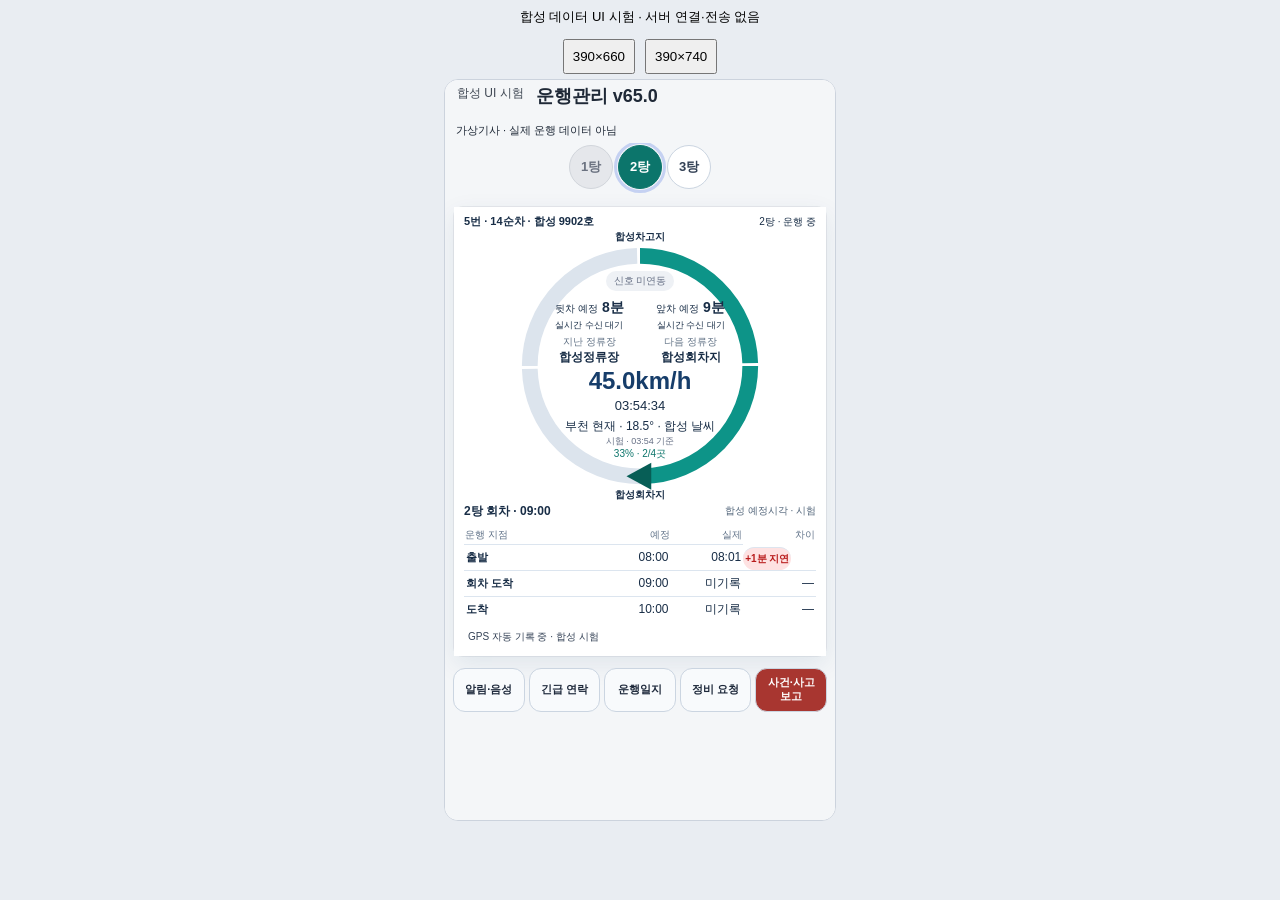
==== commit 4a4f96f8: "Start GPS at login and persist checkpoint events across network loss" ====
--- a/tests/driver-screen-preview.html
+++ b/tests/driver-screen-preview.html
@@ -1 +1 @@
-<!doctype html><html lang="ko"><meta charset="utf-8"><title>BUS70 합성 기사 화면 검증</title><style>body{margin:0;background:#e9edf2;text-align:center;font-family:sans-serif}p{font-size:13px;margin:8px}iframe{width:390px;height:740px;border:1px solid #ccd3dd;border-radius:14px;background:white}button{margin:5px;padding:8px}</style><p>합성 데이터 UI 시험 · 서버 연결·전송 없음</p><button onclick="document.querySelector('iframe').style.height='660px'">390×660</button><button onclick="document.querySelector('iframe').style.height='740px'">390×740</button><br><iframe title="기사 모바일 화면"></iframe><script>document.querySelector('iframe').srcdoc="<!doctype html><html lang=\"ko\"><meta charset=\"utf-8\"><meta name=\"viewport\" content=\"width=device-width,initial-scale=1\"><style>\n    * {\n      box-sizing: border-box;\n    }\n\n    body {\n      margin: 0;\n      font-family:\n        -apple-system,\n        BlinkMacSystemFont,\n        \"Segoe UI\",\n        \"Noto Sans KR\",\n        sans-serif;\n\n      background: #f4f6f8;\n      color: #1f2937;\n    }\n\n    .app {\n      max-width: 480px;\n      min-height: 100vh;\n      margin: 0 auto;\n      background: white;\n    }\n\n    .header {\n      padding: 28px 22px 24px;\n      background: #153d6f;\n      color: white;\n    }\n\n    .route {\n      font-size: 13px;\n      opacity: .85;\n      margin-bottom: 5px;\n    }\n\n    .title {\n      margin: 0;\n      font-size: 27px;\n      font-weight: 800;\n    }\n\n    .subtitle {\n      margin-top: 7px;\n      font-size: 14px;\n      opacity: .85;\n    }\n\n    .content {\n      padding: 26px 22px;\n    }\n\n    .api-status {\n      display: flex;\n      align-items: center;\n      gap: 8px;\n\n      padding: 12px 14px;\n      margin-bottom: 25px;\n\n      border-radius: 10px;\n      background: #f1f5f9;\n\n      font-size: 14px;\n      font-weight: 600;\n    }\n\n    .dot {\n      width: 10px;\n      height: 10px;\n      border-radius: 50%;\n      background: #9ca3af;\n      flex: 0 0 auto;\n    }\n\n    .dot.ok {\n      background: #16a34a;\n    }\n\n    .dot.error {\n      background: #dc2626;\n    }\n\n    .login-title {\n      font-size: 22px;\n      font-weight: 800;\n      margin-bottom: 6px;\n    }\n\n    .login-help {\n      font-size: 14px;\n      color: #6b7280;\n      margin-bottom: 24px;\n      line-height: 1.5;\n    }\n\n    label {\n      display: block;\n      font-size: 14px;\n      font-weight: 700;\n      margin: 17px 0 7px;\n    }\n\n    input {\n      width: 100%;\n      height: 52px;\n\n      border: 1px solid #d1d5db;\n      border-radius: 10px;\n\n      padding: 0 14px;\n\n      font-size: 17px;\n      outline: none;\n      background: white;\n    }\n\n    input:focus {\n      border-color: #153d6f;\n      box-shadow: 0 0 0 3px rgba(21,61,111,.10);\n    }\n\n    button {\n      width: 100%;\n      height: 54px;\n\n      margin-top: 25px;\n\n      border: 0;\n      border-radius: 11px;\n\n      background: #153d6f;\n      color: white;\n\n      font-size: 17px;\n      font-weight: 800;\n\n      cursor: pointer;\n    }\n\n    button:disabled {\n      opacity: .55;\n      cursor: default;\n    }\n\n    .message {\n      display: none;\n      margin-top: 18px;\n      padding: 13px 14px;\n      border-radius: 10px;\n\n      font-size: 14px;\n      line-height: 1.5;\n    }\n\n    .message.error {\n      display: block;\n      background: #fef2f2;\n      color: #b91c1c;\n    }\n\n    .message.ok {\n      display: block;\n      background: #f0fdf4;\n      color: #166534;\n    }\n\n    [hidden] { display: none !important; }\n\n    .driver-card {\n      display: none;\n\n      margin-top: 24px;\n      padding: 20px;\n\n      border: 1px solid #e5e7eb;\n      border-radius: 14px;\n\n      background: #fff;\n    }\n\n    .driver-card.show {\n      display: block;\n    }\n\n    .driver-name {\n      font-size: 24px;\n      font-weight: 800;\n      margin-bottom: 15px;\n    }\n\n    .info-row {\n      display: flex;\n      justify-content: space-between;\n      gap: 20px;\n\n      padding: 10px 0;\n      border-bottom: 1px solid #f1f5f9;\n\n      font-size: 15px;\n    }\n\n    .info-row:last-child {\n      border-bottom: 0;\n    }\n\n    .info-label {\n      color: #64748b;\n    }\n\n    .info-value {\n      font-weight: 700;\n      text-align: right;\n    }\n\n    .test-badge {\n      display: inline-block;\n      margin-left: 7px;\n      padding: 3px 7px;\n\n      border-radius: 6px;\n      background: #fff7ed;\n      color: #c2410c;\n\n      font-size: 11px;\n      vertical-align: middle;\n    }\n\n    .footer {\n      padding: 30px 20px;\n      text-align: center;\n\n      color: #94a3b8;\n      font-size: 12px;\n    }\n\n    /* STEP 8: 날짜별 운행조회 */\n    .schedule-panel { margin-top: 24px; padding: 20px; border: 1px solid #e5e7eb; border-radius: 14px; }\n    .schedule-panel[hidden], .driver-card[hidden] { display: none !important; }\n    .schedule-panel h2 { font-size: 20px; margin: 0 0 8px; }\n    .schedule-panel .hint { color: #64748b; font-size: 13px; line-height: 1.5; }\n    .schedule-panel .control-row { display: grid; grid-template-columns: 1fr 1fr; gap: 10px; }\n    .schedule-panel .control-row label { margin-top: 14px; }\n    .schedule-panel select { width: 100%; height: 52px; padding: 0 8px; border: 1px solid #d1d5db; border-radius: 10px; background: #fff; font-size: 14px; }\n    .schedule-panel button { margin-top: 14px; }\n    .schedule-panel .result { margin-top: 18px; line-height: 1.6; }\n    .schedule-panel .trip { border: 1px solid #e5e7eb; border-radius: 10px; padding: 12px; margin-top: 12px; }\n    .schedule-panel .trip h3 { margin: 0 0 8px; font-size: 17px; }\n    .schedule-panel .trip-row { display: grid; grid-template-columns: minmax(0,1fr) minmax(0,1.65fr); gap: 12px; padding: 9px 0; font-size: 14px; align-items: center; border-bottom: 1px solid #f1f5f9; }\n    .schedule-panel .trip-row:last-child { border-bottom: 0; }\n    .schedule-panel .trip-row .place { min-width: 0; word-break:keep-all; overflow-wrap:break-word; }\n    .schedule-panel .trip-row strong { min-width:0; text-align: right; white-space: normal; font-variant-numeric: tabular-nums; }\n    .schedule-panel .trip-row .time-main { display: block; font-size: 16px; }\n    .schedule-panel .trip-row .time-sub { display: block; color: #64748b; font-size: 12px; font-weight: 500; }\n    .session-bar { display: flex; justify-content: space-between; align-items: center; gap: 8px; margin-top: 16px; }\n    .session-bar button { width: auto; height: auto; margin: 0; padding: 10px 12px; font-size: 13px; background: #e2e8f0; color: #1f2937; }\n    .remember-row { display:flex; align-items:center; gap:9px; margin: 15px 0 0; font-size: 14px; font-weight: 500; }\n    .remember-row input { width: 18px; height: 18px; flex: 0 0 auto; }\n    .remember-help { font-size: 12px; color: #64748b; line-height: 1.5; margin-top: 7px; }\n    @media(max-width:380px) { .content { padding: 20px 14px; } .schedule-panel { padding: 14px; } .schedule-panel .trip { padding: 10px; } }\n\n    .schedule-panel .notice { padding: 12px; border-radius: 9px; background: #f1f5f9; margin-top: 12px; }\n    .schedule-panel .notice.error { background: #fef2f2; color: #b91c1c; }\n    .schedule-panel .confirm-button { background: #166534; }\n    .schedule-panel .confirm-button[hidden] { display: none; }\n    .settings-box { margin-top: 18px; padding: 14px; border: 1px solid #dbe3ec; border-radius: 12px; background: #f8fafc; }\n    .settings-box h3 { margin: 0 0 6px; }\n    .check-row { display: flex; align-items: center; gap: 8px; margin: 10px 0; font-size: 14px; font-weight: 700; }\n    .check-row input { width: 20px; height: 20px; margin: 0; }\n    .inline-actions { display: grid; grid-template-columns: 1fr 1fr; gap: 8px; }\n    .inline-actions button { margin-top: 10px; height: 44px; font-size: 14px; }\n    .trip-actions { display: grid; grid-template-columns: 1fr 1fr; gap: 8px; }\n    .trip-actions button { margin-top: 10px; height: 42px; font-size: 14px; }\n    .end-shift-box { margin-top: 12px; padding: 12px; border: 1px solid #86efac; border-radius: 10px; background: #f0fdf4; }\n    .end-shift-box h4 { margin: 0 0 6px; color: #166534; }\n    .end-shift-box p { margin: 4px 0; font-size: 13px; line-height: 1.45; }\n    .end-shift-actions { display: grid; grid-template-columns: 1fr 1fr; gap: 8px; }\n    .end-shift-actions button { margin-top: 8px; height: 42px; font-size: 13px; }\n    .break-charge-box { margin-top: 10px; padding: 10px; border-radius: 9px; background: #eff6ff; color: #1e3a8a; }\n    .break-charge-box p { margin: 0 0 6px; font-size: 13px; }\n    .run-log-row { margin-top:12px; padding:13px; border:1px solid #dbe3ec; border-radius:11px; background:#fff; font-size:13px; line-height:1.5; break-inside:avoid; }\n    .run-log-head { display:flex; align-items:flex-start; justify-content:space-between; gap:10px; margin-bottom:9px; }\n    .run-log-head strong { color:#123a69; font-size:15px; }\n    .run-log-head span { flex:0 0 auto; padding:3px 7px; border-radius:999px; background:#eef4fb; color:#475569; font-size:10px; font-weight:800; }\n    .run-log-phase { display:grid; grid-template-columns:minmax(0,1.2fr) repeat(3,minmax(0,.8fr)); gap:7px; align-items:center; padding:8px 0; border-top:1px solid #eef2f7; }\n    .run-log-phase > span { min-width:0; overflow-wrap:anywhere; }\n    .run-log-phase small { display:block; color:#64748b; font-size:10px; }\n    .run-log-phase strong { display:block; margin-top:2px; color:#0f172a; font-size:12px; font-variant-numeric:tabular-nums; }\n    .run-log-extra { margin-top:8px; padding:8px 9px; border-radius:8px; background:#f8fafc; color:#475569; font-size:11px; line-height:1.5; white-space:pre-line; }\n    @media print { body * { visibility: hidden; } #runLogPanel, #runLogPanel * { visibility: visible; } #runLogPanel { position: absolute; inset: 0; border: 0; margin:0; padding:0; } #runLogPanel button,#runLogPanel .control-row,#runLogPanel > .hint { display:none; } .run-log-row { box-shadow:none; } }\n    .board-panel { margin-top: 24px; padding: 20px; border: 1px solid #dbe3ec; border-radius: 14px; }\n    .board-panel[hidden], .board-review[hidden] { display: none !important; }\n    .board-panel h2 { font-size: 20px; margin: 0 0 8px; }\n    .board-panel .hint { color: #64748b; font-size: 13px; line-height: 1.5; }\n    .board-panel input, .board-panel select { width: 100%; min-height: 48px; box-sizing: border-box; }\n    .board-panel input[type=\"file\"] { height: auto; padding: 12px 8px; background: #f8fafc; }\n    .board-preview { width: 100%; max-height: 280px; object-fit: contain; margin-top: 12px; border-radius: 10px; background: #f1f5f9; }\n    .board-preview[hidden] { display: none; }\n    .board-review { margin-top: 16px; padding: 14px; border: 1px solid #bbd2c0; border-radius: 10px; background: #f0fdf4; }\n    .board-grid { display: grid; grid-template-columns: 1fr 1fr; gap: 10px; }\n    .board-grid .wide { grid-column: 1 / -1; }\n    .board-value { min-height: 48px; display: flex; align-items: center; padding: 0 12px; border: 1px solid #d1d5db; border-radius: 10px; background: #fff; font-weight: 700; }\n    .board-panel button { margin-top: 12px; }\n    .board-panel .register-button { background: #166534; }\n    .manager-panel { margin-top:24px; padding:20px; border:2px solid #153d6f; border-radius:14px; }\n    .manager-panel[hidden], .manager-output[hidden] { display:none !important; }\n    .manager-panel h2 { margin:0 0 8px; font-size:20px; }\n    .manager-tools { display:grid; grid-template-columns:1fr 1fr; gap:10px; }\n    .manager-tools input, .manager-tools select { width:100%; min-height:48px; box-sizing:border-box; }\n    .manager-row { display:grid; grid-template-columns:42px minmax(0,1fr) minmax(0,1fr) 70px; gap:8px; align-items:center; margin-top:8px; }\n    .manager-row select { width:100%; min-width:0; height:44px; }\n    .manager-row strong { text-align:center; }\n    .manager-panel button { margin-top:12px; }\n    .manager-panel .secondary { background:#475569; }\n    .manager-status .ok { background:#f0fdf4; color:#166534; }\n    .manager-status .error { background:#fef2f2; color:#b91c1c; }\n    .manager-status > div { padding:12px; border-radius:9px; margin-top:12px; }\n    .manager-output { margin-top:14px; }\n    .manager-output img { width:100%; border-radius:10px; border:1px solid #cbd5e1; }\n    .manager-confirm { padding:7px 4px; border-radius:7px; text-align:center; font-size:12px; font-weight:700; background:#fef3c7; color:#92400e; }\n    .manager-confirm.done { background:#dcfce7; color:#166534; }\n    .timetable-editor-panel { margin-top:16px; padding:12px; border:1px solid #b8cbe2; border-radius:12px; background:#f8fbff; }\n    .timetable-editor-panel[hidden] { display:none !important; }\n    .timetable-editor-panel > summary { cursor:pointer; color:#153d6f; font-size:16px; font-weight:800; }\n    .timetable-editor-meta { margin-top:10px; padding:10px; border-radius:9px; background:#eaf2fb; color:#334155; font-size:12px; line-height:1.5; }\n    .timetable-sequence { margin-top:10px; border:1px solid #d7e0ea; border-radius:10px; background:#fff; overflow:hidden; }\n    .timetable-sequence > summary { cursor:pointer; display:flex; justify-content:space-between; gap:8px; padding:12px; color:#173f73; font-weight:800; }\n    .timetable-trip-row { display:grid; grid-template-columns:58px repeat(3,minmax(0,1fr)); gap:8px; align-items:end; padding:10px 12px; border-top:1px solid #e5e7eb; }\n    .timetable-trip-row > strong { align-self:center; text-align:center; }\n    .timetable-time-cell { min-width:0; }\n    .timetable-time-cell span { display:block; min-height:30px; margin-bottom:4px; color:#64748b; font-size:10px; line-height:1.35; overflow-wrap:anywhere; }\n    .timetable-time-cell input { width:100%; height:42px; box-sizing:border-box; font-variant-numeric:tabular-nums; }\n    .timetable-time-cell input.changed { border:2px solid #d97706; background:#fffbeb; }\n    .timetable-time-cell input:disabled { background:#f1f5f9; color:#94a3b8; }\n    .timetable-editor-actions { display:grid; grid-template-columns:1fr 1fr; gap:8px; }\n    .timetable-editor-actions button { min-width:0; }\n    .operation-list { display:grid; gap:10px; margin-top:14px; }\n    .operation-card { border:1px solid #dbe3ee; border-radius:12px; padding:12px; background:#fff; }\n    .operation-card.open { border-left:5px solid #dc2626; }\n    .operation-card.closed { border-left:5px solid #16a34a; }\n    .operation-meta { color:#64748b; font-size:12px; margin:5px 0; }\n    .vehicle-status-list { display:grid; gap:8px; margin:12px 0 18px; }\n    .vehicle-status-card { border:1px solid #dbe3ee; border-radius:10px; padding:11px; background:#f8fafc; }\n    .vehicle-status-head { display:flex; justify-content:space-between; gap:8px; align-items:center; }\n    .vehicle-status-badge { padding:4px 8px; border-radius:999px; font-size:11px; font-weight:700; background:#dcfce7; color:#166534; white-space:nowrap; }\n    .vehicle-status-badge.repair { background:#fef3c7; color:#92400e; }\n    .vehicle-status-badge.unavailable { background:#fee2e2; color:#b91c1c; }\n    .gap-summary { display:grid; grid-template-columns:1fr 1fr; gap:8px; margin:10px 0; }\n    .gap-item { padding:9px 10px; border-radius:9px; background:#eef4fb; color:#334155; font-size:12px; }\n    .gap-item strong { display:block; margin-top:3px; color:#173f73; font-size:14px; }\n    .gap-item.unknown { color:#64748b; background:#f8fafc; }\n    .schedule-overview { display:grid; grid-template-columns:repeat(2,minmax(0,1fr)); gap:8px; margin:12px 0; }\n    .schedule-overview > div { min-width:0; padding:10px; border-radius:10px; background:#eef4fb; }\n    .schedule-overview span { display:block; color:#64748b; font-size:11px; }\n    .schedule-overview strong { display:block; margin-top:2px; color:#173f73; font-size:15px; overflow-wrap:anywhere; }\n    .schedule-view-toggle { display:grid; grid-template-columns:1fr 1fr; gap:7px; padding:4px; margin:12px 0; border-radius:11px; background:#e2e8f0; }\n    .schedule-view-toggle button { height:40px; margin:0; border-radius:8px; background:transparent; color:#475569; font-size:13px; }\n    .schedule-view-toggle button.active { background:#fff; color:#153d6f; box-shadow:0 1px 4px rgba(15,23,42,.14); }\n    .trip-list.card-mode { position:relative; padding:5px 5px 14px; }\n    .trip-list.card-mode::before,.trip-list.card-mode::after { content:\"\"; position:absolute; left:16px; right:16px; height:16px; border:1px solid #dbe3ec; border-radius:12px; background:#f8fafc; }\n    .trip-list.card-mode::before { bottom:6px; z-index:0; }\n    .trip-list.card-mode::after { left:10px; right:10px; bottom:11px; background:#fff; z-index:1; }\n    .trip-list.card-mode .trip { position:relative; z-index:2; margin-top:0; box-shadow:0 8px 22px rgba(15,23,42,.12); }\n    .trip-heading { display:flex; align-items:center; justify-content:space-between; gap:8px; }\n    .trip-heading h3 { margin:0; }\n    .trip-state { flex:0 0 auto; padding:4px 8px; border-radius:999px; background:#dbeafe; color:#1d4ed8; font-size:11px; font-weight:800; }\n    .trip-state.done { background:#d1d5db; color:#4b5563; }\n    .schedule-panel .trip.completed { border-color:#d1d5db; background:#f3f4f6; color:#6b7280; }\n    .schedule-panel .trip.completed .trip-row,.schedule-panel .trip.completed .gap-summary { opacity:.72; }\n    .schedule-panel .trip.completed .trip-row strong,.schedule-panel .trip.completed .gap-item strong { color:#6b7280; }\n    .actual-time { display:block; margin-top:2px; color:#047857; font-size:11px; font-weight:700; white-space:normal; }\n    .completed .actual-time { color:#4b5563; }\n    .trip-navigation { display:grid; grid-template-columns:1fr auto 1fr; gap:8px; align-items:center; margin-top:10px; }\n    .trip-navigation button { height:42px; margin:0; font-size:13px; }\n    .trip-navigation strong { min-width:58px; text-align:center; font-size:13px; }\n    .location-box { margin:14px 0; padding:13px; border:1px solid #bfdbfe; border-radius:11px; background:#eff6ff; }\n    .location-box h3 { margin:0 0 5px; font-size:16px; color:#1e3a8a; }\n    .location-box p { margin:5px 0; color:#334155; font-size:12px; line-height:1.45; }\n    .location-live { display:grid; grid-template-columns:1fr 1fr; gap:7px; margin:10px 0; }\n    .location-live > div { padding:8px; border-radius:8px; background:#fff; font-size:11px; color:#64748b; }\n    .location-live strong { display:block; margin-top:2px; color:#0f172a; font-size:13px; }\n    .location-box button { height:44px; margin-top:8px; font-size:14px; }\n    .location-box button.tracking { background:#b91c1c; }\n    .location-status { margin-top:8px; padding:8px; border-radius:8px; background:#fff; color:#334155; font-size:12px; line-height:1.45; }\n    .location-status.error { background:#fef2f2; color:#b91c1c; }\n    .location-status.ok { background:#ecfdf5; color:#047857; }\n    .driver-live-dashboard { margin:14px 0; padding:15px; border:1px solid #b8cbe2; border-radius:16px; background:linear-gradient(160deg,#f8fbff 0%,#edf5ff 100%); box-shadow:0 8px 24px rgba(15,61,111,.09); }\n    .driver-live-head { display:flex; align-items:flex-start; justify-content:space-between; gap:12px; }\n    .driver-live-head p { margin:0 0 2px; color:#64748b; font-size:12px; font-weight:700; }\n    .driver-live-head h3 { margin:0; color:#123a69; font-size:20px; }\n    .driver-live-clock { flex:0 0 auto; text-align:right; font-variant-numeric:tabular-nums; }\n    .driver-live-clock strong { display:block; color:#0f172a; font-size:18px; line-height:1.1; }\n    .driver-live-clock span { color:#64748b; font-size:11px; }\n    .driver-live-primary { display:grid; grid-template-columns:132px minmax(0,1fr); gap:14px; align-items:center; margin:14px 0; }\n    .driver-progress-ring { --progress:0; --ring-color:#1b7f4b; width:124px; aspect-ratio:1; display:grid; place-items:center; border-radius:50%; background:conic-gradient(var(--ring-color) calc(var(--progress) * 1%),#d8e2ec 0); position:relative; }\n    .driver-progress-ring::before { content:\"\"; position:absolute; inset:10px; border-radius:50%; background:#fff; box-shadow:inset 0 0 0 1px #e2e8f0; }\n    .driver-progress-ring > div { position:relative; z-index:1; max-width:90px; text-align:center; }\n    .driver-progress-ring > div span,.driver-progress-ring > div small { display:block; color:#64748b; font-size:11px; font-weight:700; }\n    .driver-progress-ring strong { display:block; margin:1px 0; color:#123a69; font-size:24px; line-height:1.15; }\n    .driver-progress-arrow { position:absolute !important; inset:0; z-index:3 !important; max-width:none !important; transform:rotate(calc(var(--progress) * 3.6deg)); transition:transform .8s cubic-bezier(.22,.61,.36,1); pointer-events:none; }\n    .driver-progress-arrow::before { content:\"➤\"; position:absolute; top:-7px; left:50%; color:var(--ring-color); font-size:20px; line-height:1; text-shadow:0 1px 2px rgba(15,23,42,.28); transform:translateX(-50%); }\n    .driver-progress-ring.moving .driver-progress-arrow::before { animation:progressArrowPulse 1.2s ease-in-out infinite; }\n    @keyframes progressArrowPulse { 0%,100% { transform:translateX(-50%) scale(1); opacity:.82; } 50% { transform:translateX(-50%) scale(1.18); opacity:1; } }\n    .driver-live-next { min-width:0; }\n    .driver-live-state { display:inline-flex; align-items:center; gap:6px; padding:5px 9px; border-radius:999px; background:#dcfce7; color:#166534; font-size:12px; font-weight:800; }\n    .driver-live-state::before { content:\"\"; width:8px; height:8px; border-radius:50%; background:currentColor; }\n    .driver-live-state.waiting { background:#fef3c7; color:#92400e; }\n    .driver-live-state.finished { background:#e5e7eb; color:#4b5563; }\n    .driver-live-state.future { background:#dbeafe; color:#1d4ed8; }\n    .driver-live-next h4 { margin:9px 0 2px; color:#0f172a; font-size:17px; overflow-wrap:anywhere; }\n    .driver-live-next p { margin:2px 0; color:#475569; font-size:13px; line-height:1.45; }\n    .driver-live-countdown { color:#123a69 !important; font-weight:800; }\n    .driver-live-data { display:grid; grid-template-columns:repeat(2,minmax(0,1fr)); gap:8px; }\n    .driver-live-metric { min-width:0; padding:10px; border:1px solid #e2e8f0; border-radius:11px; background:rgba(255,255,255,.9); }\n    .driver-live-metric span { display:block; color:#64748b; font-size:11px; }\n    .driver-live-metric strong { display:block; margin-top:2px; color:#0f172a; font-size:14px; line-height:1.35; overflow-wrap:anywhere; }\n    .driver-live-maintenance { margin-top:9px; padding:10px 11px; border-radius:10px; background:#f8fafc; color:#475569; font-size:12px; font-weight:700; }\n    .driver-live-maintenance.alert { background:#fff7ed; color:#9a3412; }\n    .driver-live-maintenance.ok { background:#ecfdf5; color:#047857; }\n    .driver-live-location-action { height:43px; margin-top:9px !important; font-size:13px !important; }\n    .driver-live-location-action.tracking { background:#b91c1c; }\n    .route-navigation-live { margin:10px 0; padding:13px; border-radius:13px; background:#0f2f57; color:#fff; }\n    .route-navigation-head { display:flex; align-items:center; justify-content:space-between; gap:10px; }\n    .route-navigation-head strong { font-size:14px; }\n    .route-navigation-head span { padding:4px 7px; border-radius:999px; background:rgba(255,255,255,.14); color:#dbeafe; font-size:10px; font-weight:700; }\n    .route-navigation-stops { display:grid; grid-template-columns:minmax(0,1fr) 22px minmax(0,1.25fr); gap:7px; align-items:center; margin-top:11px; }\n    .route-navigation-stop { min-width:0; padding:9px; border-radius:9px; background:rgba(255,255,255,.09); }\n    .route-navigation-stop.next { background:#fff; color:#0f2f57; }\n    .route-navigation-stop span { display:block; color:#bfdbfe; font-size:10px; font-weight:700; }\n    .route-navigation-stop.next span { color:#64748b; }\n    .route-navigation-stop strong { display:block; margin-top:3px; font-size:15px; line-height:1.25; overflow-wrap:anywhere; }\n    .route-navigation-arrow { color:#93c5fd; text-align:center; font-size:18px; }\n    .route-progress-track { height:8px; margin-top:11px; overflow:hidden; border-radius:999px; background:rgba(255,255,255,.18); }\n    .route-progress-track i { display:block; width:0; height:100%; border-radius:inherit; background:#4ade80; transition:width .5s ease; }\n    .route-navigation-meta { display:flex; justify-content:space-between; gap:8px; margin-top:7px; color:#bfdbfe; font-size:10px; line-height:1.35; }\n    .live-fleet-strip { display:grid; grid-template-columns:repeat(3,minmax(0,1fr)); gap:7px; margin:10px 0; }\n    .live-fleet-card { min-width:0; padding:9px; border:1px solid #dbe3ec; border-radius:10px; background:#fff; color:#475569; }\n    .live-fleet-card.own { border-color:#2563eb; background:#eff6ff; }\n    .live-fleet-card span,.live-fleet-card small { display:block; font-size:10px; }\n    .live-fleet-card strong { display:block; margin:3px 0; color:#0f172a; font-size:12px; overflow-wrap:anywhere; }\n    .live-fleet-card small { color:#64748b; }\n    .trip-status-legend { display:flex; flex-wrap:wrap; gap:10px; margin:13px 0 8px; color:#475569; font-size:11px; font-weight:700; }\n    .trip-status-legend span { display:inline-flex; align-items:center; gap:5px; }\n    .trip-status-legend i { width:9px; height:9px; border-radius:50%; background:#cbd5e1; }\n    .trip-status-legend .legend-done i { background:#9ca3af; }\n    .trip-status-legend .legend-active i { background:#16a34a; }\n    .trip-status-legend .legend-next i { background:#f59e0b; }\n    .trip-chip-list { display:flex; gap:7px; padding:2px 1px 5px; overflow-x:auto; scrollbar-width:thin; }\n    .trip-chip { flex:0 0 auto; display:flex; align-items:center; gap:7px; width:auto !important; min-width:82px; height:54px !important; margin:0 !important; padding:6px 9px !important; border:1px solid #cbd5e1; border-radius:10px !important; background:#fff !important; color:#334155 !important; box-shadow:none !important; }\n    .trip-chip strong,.trip-chip small { display:block; line-height:1.2; }\n    .trip-chip small { margin-top:3px; font-size:10px; font-weight:700; }\n    .trip-chip-text { min-width:34px; }\n    .trip-chip-progress { --trip-progress:0; --trip-color:#64748b; position:relative; flex:0 0 auto; width:30px; aspect-ratio:1; border-radius:50%; background:conic-gradient(var(--trip-color) calc(var(--trip-progress) * 1%),rgba(148,163,184,.35) 0); }\n    .trip-chip-progress::before { content:\"\"; position:absolute; inset:5px; border-radius:50%; background:currentColor; opacity:.96; }\n    .trip-chip-progress i { position:absolute; inset:0; transform:rotate(calc(var(--trip-progress) * 3.6deg)); transition:transform .8s ease; }\n    .trip-chip-progress i::before { content:\"➤\"; position:absolute; top:-4px; left:50%; color:var(--trip-color); font-size:10px; line-height:1; transform:translateX(-50%); }\n    .trip-chip.completed { border-color:#d1d5db; background:#e5e7eb !important; color:#6b7280 !important; }\n    .trip-chip.running { border-color:#15803d; background:#16a34a !important; color:#fff !important; }\n    .trip-chip.next { border-color:#d97706; background:#fef3c7 !important; color:#92400e !important; }\n    .trip-chip.selected { outline:3px solid rgba(29,78,216,.22); outline-offset:1px; }\n    .trip-point-role { display:block; margin-top:3px; color:#64748b; font-size:10px; font-weight:700; line-height:1.35; }\n    .trip-point-role.final { color:#b45309; }\n    .time-plan-label { display:block; color:#64748b; font-size:10px; font-weight:700; }\n    .time-deviation { display:inline-block; margin-top:3px; padding:2px 6px; border-radius:999px; background:#e2e8f0; color:#475569; font-size:10px; font-weight:800; }\n    .time-deviation.on-time { background:#dcfce7; color:#166534; }\n    .time-deviation.late { background:#fee2e2; color:#b91c1c; }\n    .time-deviation.early { background:#dbeafe; color:#1d4ed8; }\n    .trip-route-summary { display:grid; gap:6px; margin:9px 0; padding:9px; border-radius:9px; background:#f8fafc; }\n    .trip-route-summary span { color:#475569; font-size:11px; line-height:1.4; }\n    .trip-route-summary strong { color:#173f73; }\n    .schedule-basic-details,.location-box { overflow:hidden; }\n    .schedule-basic-details > summary,.location-box > summary { cursor:pointer; color:#173f73; font-size:13px; font-weight:800; }\n    .schedule-basic-details { margin:12px 0; padding:11px 12px; border:1px solid #dbe3ec; border-radius:11px; background:#f8fafc; }\n    .schedule-basic-details .schedule-overview { margin:11px 0 0; }\n    .driver-work-menu { margin-top:18px; padding-top:17px; border-top:1px solid #dbe3ec; }\n    .driver-work-menu h2 { margin:0 0 5px; font-size:18px; }\n    .driver-menu-grid { display:grid; grid-template-columns:repeat(2,minmax(0,1fr)); gap:8px; margin-top:11px; }\n    .driver-menu-button { min-height:76px; height:auto !important; margin:0 !important; padding:11px !important; border:1px solid #cbd5e1 !important; border-radius:12px !important; background:#f8fafc !important; color:#1e293b !important; text-align:left; box-shadow:none !important; }\n    .driver-menu-button span,.driver-menu-button small { display:block; }\n    .driver-menu-button span { font-size:14px; font-weight:800; }\n    .driver-menu-button small { margin-top:5px; color:#64748b; font-size:11px; line-height:1.3; }\n    .driver-menu-button.active { border-color:#17487f !important; background:#eaf2fb !important; color:#123a69 !important; }\n    .driver-emergency-actions { display:grid; grid-template-columns:1fr 1fr; gap:8px; margin-top:10px; }\n    .driver-emergency-actions a { display:flex; min-height:46px; align-items:center; justify-content:center; border-radius:10px; background:#b91c1c; color:#fff; font-weight:800; text-decoration:none; }\n    .schedule-panel .trip.running { border:2px solid #16a34a; background:#f0fdf4; }\n    .schedule-panel .trip.next { border:2px solid #f59e0b; background:#fffbeb; }\n    .schedule-panel .trip.selected:not(.completed):not(.running):not(.next) { border-color:#60a5fa; }\n    .trip-state.running { background:#dcfce7; color:#166534; }\n    .trip-state.next { background:#fef3c7; color:#92400e; }\n    .trip-state.upcoming { background:#dbeafe; color:#1d4ed8; }\n    @media(max-width:520px) {\n      .manager-tools { grid-template-columns:1fr; }\n      .manager-row { grid-template-columns:36px 1fr 68px; }\n      .manager-row .manager-vehicle { grid-column:2; }\n      .manager-confirm { grid-column:3; grid-row:1 / span 2; }\n      .timetable-trip-row { grid-template-columns:44px 1fr; align-items:start; }\n      .timetable-trip-row > strong { grid-row:1 / span 3; padding-top:26px; }\n      .timetable-time-cell { grid-column:2; }\n      .timetable-time-cell span { min-height:0; }\n      .schedule-panel { padding:15px; }\n      .schedule-panel .control-row { grid-template-columns:1fr; }\n      .schedule-panel .trip { padding:13px; }\n      .trip-actions { grid-template-columns:repeat(auto-fit,minmax(82px,1fr)); }\n      .trip-actions button { padding:0 5px; font-size:12px; }\n      .driver-live-dashboard { margin-left:-4px; margin-right:-4px; padding:13px; }\n      .driver-live-primary { grid-template-columns:112px minmax(0,1fr); gap:11px; }\n      .driver-progress-ring { width:108px; }\n      .driver-progress-ring strong { font-size:21px; }\n      .driver-live-data { grid-template-columns:1fr 1fr; }\n      .driver-live-metric { padding:9px; }\n      .route-navigation-stops { grid-template-columns:minmax(0,1fr) 18px minmax(0,1.35fr); }\n      .live-fleet-strip { gap:5px; }\n      .live-fleet-card { padding:7px; }\n      .run-log-phase { grid-template-columns:1fr 1fr; }\n      .run-log-phase > span:first-child { grid-column:1 / -1; }\n    }\n    body.manager-layout .app { max-width:1040px; }\n    .manager-workspace { border:0; background:#f0f5fa; }\n    .workspace-heading { display:flex; align-items:center; justify-content:space-between; gap:16px; }\n    .workspace-heading h2 { margin:0 0 16px; }\n    .workspace-heading button { width:auto; margin:0; white-space:nowrap; }\n    .eyebrow { color:#56708b; font-size:12px; margin:0 0 6px; letter-spacing:.08em; }\n    .manager-menu-grid { display:grid; grid-template-columns:repeat(3,minmax(0,1fr)); gap:12px; margin-top:18px; }\n    .manager-menu-grid button { margin:0; min-height:102px; text-align:left; background:#fff; color:#173d65; border:1px solid #d4e0ec; padding:18px; border-radius:14px; box-shadow:0 3px 10px #173d6508; }\n    .manager-menu-grid strong { display:block; font-size:17px; margin-bottom:8px; }\n    .manager-menu-grid small { display:block; font-size:12px; font-weight:400; color:#58718a; }\n    .depot-contact { display:flex; align-items:center; justify-content:space-between; gap:8px; padding:14px 0; border-bottom:1px solid #dde5ee; }\n    .depot-contact a { color:#173d65; background:#e8f0f9; padding:10px; border-radius:8px; font-weight:700; text-decoration:none; }\n    #managerContactFields { display:grid; grid-template-columns:minmax(120px,1fr) 2fr; align-items:center; gap:10px; }\n    #managerContactFields label { margin:0; }\n    [hidden] { display:none !important; }\n    @media(max-width:620px) { .manager-menu-grid { grid-template-columns:repeat(2,minmax(0,1fr)); gap:8px; } .manager-menu-grid button { padding:14px; } .workspace-heading { align-items:flex-start; } }\n      .login-korean-help { margin: 10px 0 18px; font-size: 14px; }\n    .login-korean-help summary { cursor: pointer; color: #174675; }\n    .login-korean-help p { line-height: 1.5; }\n    #koreanNameStatus { margin-top: 8px; }\n\n    /* v61: one current-trip card, details on demand. */\n    .driver-card summary {font-weight:700;cursor:pointer;padding:4px 0;}\n    .driver-card {padding:14px 18px;margin-bottom:12px;}\n    .driver-card .driver-name {font-size:22px;margin:14px 0;}\n    #schedulePanel {padding:18px;}\n    #schedulePanel>h2 {font-size:24px;margin:0 0 10px;}\n    #scheduleQueryOptions {margin-bottom:12px;}\n    #scheduleQueryOptions>summary {color:#475569;cursor:pointer;}\n    .compact-live {border-radius:14px 14px 0 0;margin:0;padding:16px;background:#f1f5fa;color:#182b42;box-shadow:none;}\n    .compact-live .driver-live-head p {margin:0 0 5px;font-size:13px;color:#526177;}\n    .compact-live .driver-live-head h3 {margin:0;font-size:23px;}\n    .compact-live .driver-live-clock {font-size:18px;color:#183f68;}\n    .compact-live .driver-live-primary {grid-template-columns:96px 1fr;margin:12px 0;gap:14px;}\n    .compact-live .driver-progress-ring {width:96px;height:96px;}\n    .compact-live .driver-progress-ring>div {inset:8px;}\n    .compact-live .driver-progress-ring strong {font-size:20px;}\n    .compact-live .driver-progress-ring small {font-size:10px;}\n    .compact-live .driver-live-next p {font-size:14px;margin:5px 0;}\n    .compact-live .driver-live-data {grid-template-columns:repeat(3,minmax(0,1fr));gap:6px;}\n    .compact-live .driver-live-metric {padding:9px 6px;background:#fff;min-width:0;}\n    .compact-live .driver-live-metric span {font-size:11px;}\n    .compact-live .driver-live-metric strong {font-size:13px;overflow-wrap:anywhere;}\n    .compact-stop {display:flex;flex-wrap:wrap;gap:5px 10px;align-items:baseline;margin-bottom:12px;}\n    .compact-stop span,.compact-stop small,.compact-help {font-size:12px;color:#58677c;}\n    .compact-live .location-status {font-size:12px;margin:9px 0;}\n    .compact-live .driver-live-location-action {font-size:14px;padding:10px;min-height:44px;}\n    .compact-live .driver-live-maintenance.ok {display:none;}\n    .trip-list .trip {padding:0;overflow:hidden;}\n    .trip-list .trip>.trip-heading,.trip-list .trip>.trip-row,.trip-list .trip>.gap-summary,.trip-list .trip>details,.trip-list .trip>.end-shift-box {margin-left:14px;margin-right:14px;}\n    .trip-row .trip-point-role {display:none;}\n    .trip-row {padding:10px 0;gap:10px;}\n    .trip-row .place {font-size:14px;}\n    .trip-row .time-main {font-size:21px;}\n    .trip-row .time-plan-label {font-size:10px;}\n    .trip-row .actual-time,.trip-row .time-deviation {font-size:12px;}\n    .manual-run-tools {padding:12px 0;}\n    .manual-run-tools>summary,.schedule-options>summary {font-size:13px;cursor:pointer;}\n    .schedule-options {margin:16px 0;}\n    .trip-chip-list {flex-wrap:nowrap;overflow-x:auto;margin:8px 0 12px;gap:6px;}\n    .trip-chip-list .trip-chip {flex:0 0 auto;font-size:12px;min-height:44px;padding:9px;}\n    .trip-navigation {margin:12px 0;}\n    .driver-work-menu h2 {font-size:20px;}\n    .driver-work-menu>.hint {display:none;}\n    @media(max-width:520px){header{padding:18px 20px;}header h1{font-size:30px;margin:5px 0;}header p{font-size:13px;}main{padding:14px;}#apiStatus{padding:10px;font-size:12px;}.session-bar{margin:8px 0;font-size:14px;}.session-bar button{font-size:12px;padding:9px;}}\n\n    .driver-mode header{padding:7px 14px;display:flex;align-items:center;gap:12px}.driver-mode header h1{font-size:18px;margin:0}.driver-mode header .subtitle{display:none}.driver-mode header .route{font-size:12px}\n    .driver-mode main{padding:8px;max-width:650px}.driver-mode .api-status{font-size:11px;padding:5px 8px;margin:4px 0}.driver-mode .session-bar{margin:4px 0;font-size:12px}.driver-mode .session-bar button{padding:6px;font-size:11px}.driver-mode #driverCard{margin:5px 0;padding:7px 10px}.driver-mode #driverCard summary{font-size:12px}.driver-mode #schedulePanel{padding:0;border:0;margin-top:5px}.driver-mode #schedulePanel>h2{display:none}.driver-mode #scheduleQueryOptions>summary{font-size:11px}.driver-mode .trip-chip-list{margin:4px 0;gap:4px}.driver-mode .trip-chip{padding:5px 8px;font-size:11px}.driver-mode .result{margin-top:5px}\n    .cockpit{margin:0;padding:10px 12px;background:#f8fafc;color:#182d46;border:0;border-radius:0}.cockpit-head{display:flex;justify-content:space-between;gap:8px;font-size:12px}.cockpit-hero{display:grid;grid-template-columns:116px 1fr;gap:15px;align-items:center;margin:3px 0}.cockpit-ring{width:116px;height:116px;position:relative;display:grid;place-items:center}.cockpit-ring svg{position:absolute;inset:0;width:100%;height:100%}.cockpit-ring>div{text-align:center;z-index:1}.cockpit-ring strong{display:block;font-size:24px}.cockpit-ring small{display:block;font-size:10px}.cockpit-speed>span{font-size:12px;color:#536a81}.cockpit-speed>strong{display:block;font-size:31px;line-height:1.1;font-variant-numeric:tabular-nums}.cockpit-speed>p{font-size:13px;margin:4px 0 0}.cockpit-speed>small{font-size:10px;color:#536a81}\n    .cockpit-target{display:flex;justify-content:space-between;gap:8px;align-items:center;padding:5px 0}.cockpit-target strong{font-size:14px}.cockpit-target small{font-size:10px;color:#52657a}.cockpit-nav{display:grid;grid-template-columns:1fr auto;gap:2px 8px;padding:6px 0}.cockpit-nav>small:first-child{grid-column:1/-1}.cockpit-nav small{font-size:10px;color:#52657a}.cockpit-nav strong{font-size:15px}.cockpit-route{background:#eef3f8;border-radius:9px}.cockpit-route svg{width:100%;height:88px;display:block}.cockpit-conditions{display:flex;justify-content:space-between;font-size:10px;color:#596d83;margin:4px 0}.cockpit-gaps{display:grid;grid-template-columns:1fr 1fr;gap:6px;margin:5px 0}.cockpit-gaps>div{padding:6px 8px;background:#e8eff7;border-radius:7px;min-width:0}.cockpit-gaps span{font-size:10px}.cockpit-gaps strong{float:right;font-size:16px}.cockpit-gaps small{clear:both;display:block;font-size:10px;overflow-wrap:anywhere;margin-top:3px}\n    .cockpit-phases{border-collapse:collapse;width:100%;table-layout:fixed;font-size:12px}.cockpit-phases th{font-size:10px;font-weight:500;color:#617389;text-align:right}.cockpit-phases th:first-child{text-align:left;width:38%}.cockpit-phases td{border-top:1px solid #dce5ef;padding:5px 2px;text-align:right;font-variant-numeric:tabular-nums;overflow-wrap:anywhere}.cockpit-phases td:first-child{text-align:left}.cockpit-phases td strong{font-size:11px;display:block}.cockpit-phases td small{display:block;font-size:9px;color:#617389}.cockpit-phases .time-deviation{font-size:10px}.cockpit .location-status{font-size:10px;line-height:1.3;margin:5px 0}.cockpit .driver-live-location-action{min-height:38px;height:auto;font-size:12px;margin:3px 0;padding:8px}.cockpit .driver-live-maintenance.ok{display:none}.cockpit .driver-live-maintenance{font-size:11px}.driver-mode .manual-run-tools{padding:7px 0}.driver-mode .manual-run-tools summary{font-size:11px}.driver-mode .schedule-options{margin:6px 0}.driver-mode #scheduleFreshness{font-size:10px;margin:4px 0}\n    @media(min-width:700px){.cockpit-route svg{height:130px}.cockpit-phases td{padding:8px 4px}.cockpit-phases td strong{font-size:13px}}\n\n    .driver-mode #driverCard{display:none}.driver-mode .api-status{display:none}.driver-mode #scheduleResult>.notice{font-size:11px;padding:5px 8px;margin:3px 0}.driver-mode #scheduleQueryOptions{font-size:11px}.driver-mode #scheduleFreshness{display:none}\n    .driver-mode .trip-chip-list{display:flex;justify-content:center;gap:5px;margin:4px 0}.driver-mode .trip-chip{border-radius:50%;min-width:42px;height:42px;min-height:42px;padding:3px;font-size:13px}.driver-mode .trip-chip.selected{background:#0c756b;color:white;border-color:#0c756b}.driver-mode .trip-chip-list>button:not(.trip-chip){font-size:11px;min-width:58px;padding:4px}\n    .orbit-cockpit{padding:6px 10px;background:white}.orbit-cockpit .cockpit-head{font-size:11px;align-items:center;gap:4px}.orbit-cockpit .cockpit-head>span{font-size:10px}.orbit-ring{width:min(330px,calc(100vw - 38px));height:auto;aspect-ratio:1;margin:0 auto}.orbit-ring>svg{pointer-events:none}.orbit-ring>.orbit-center{position:absolute;inset:17% 14%;display:flex;flex-direction:column;justify-content:center;gap:3px;z-index:1}.orbit-ring>.orbit-endpoint{position:absolute;left:18%;right:18%;text-align:center;z-index:2;font-size:11px;font-weight:700;background:white;padding:2px;line-height:1.2}.orbit-start{top:4%}.orbit-turn{bottom:4%}\n    .orbit-signal{font-size:10px;color:#667085;background:#eef1f5;padding:2px 8px;border-radius:12px;align-self:center}.orbit-ring .cockpit-gaps{width:100%;margin:1px 0;gap:8px}.orbit-ring .cockpit-gaps>div{background:none;padding:0}.orbit-ring .cockpit-gaps span{font-size:10px}.orbit-ring .cockpit-gaps strong{float:none;display:inline;font-size:14px;margin-left:4px}.orbit-ring .cockpit-gaps small{font-size:9px;line-height:1.2;margin:0;min-height:11px}.orbit-stops{display:grid;grid-template-columns:1fr 1fr;gap:8px}.orbit-stops>div{min-width:0}.orbit-stops small{font-size:10px;color:#627386}.orbit-stops strong{font-size:12px;line-height:1.3;overflow-wrap:anywhere;display:-webkit-box;-webkit-line-clamp:2;-webkit-box-orient:vertical;overflow:hidden}.orbit-ring .orbit-speed{font-size:26px;line-height:1.1;color:#163d6a;font-variant-numeric:tabular-nums}.orbit-clock{font-size:13px;font-variant-numeric:tabular-nums}.orbit-weather{font-size:12px;line-height:1.25}.orbit-center>small{font-size:9px;line-height:1.15;color:#667085}.orbit-center .orbit-progress{font-size:10px;color:#0c756b}\n    .orbit-cockpit .cockpit-target{padding:1px 0 5px}.orbit-cockpit .cockpit-target strong{font-size:12px}.orbit-cockpit .cockpit-phases td{padding:3px 2px}.orbit-cockpit .cockpit-phases td strong{display:inline;font-size:11px}.orbit-cockpit .cockpit-phases td small{font-size:9px}.orbit-cockpit .location-status{max-height:2.6em;overflow:hidden;margin:3px 0}.driver-mode .schedule-options{margin:4px 0}.driver-mode .schedule-options>summary{font-size:11px}\n    .driver-mode .driver-work-menu{margin:5px 0;padding:0;border:0}.driver-mode .driver-work-menu h2{display:none}.driver-mode .driver-menu-grid{grid-template-columns:1fr 1fr;gap:5px}.driver-mode .driver-menu-button{padding:7px;min-height:38px;font-size:13px;justify-content:center;text-align:center}.driver-mode .driver-menu-button span{font-size:13px}.driver-mode .accident-menu{grid-column:1/-1;background:#c8473d;color:white}.driver-mode .confirm-button{min-height:32px;padding:5px;font-size:12px;margin:3px 0}.driver-mode footer{font-size:9px;padding:6px}\n    body.driver-sheet-open{overflow:hidden}.driver-mode .driver-detail-screen{position:fixed!important;inset:0;z-index:100;background:#f8fafc;margin:0!important;border:0!important;border-radius:0!important;padding:12px 16px 24px!important;overflow-y:auto;overscroll-behavior:contain;max-width:none}.driver-screen-back{position:sticky;top:0;z-index:2;background:#163d6a;color:white;margin:0 0 12px;min-height:44px;font-size:15px}.driver-mode #centerPanel>h3{font-size:16px}.driver-mode #centerPanel .operation-card{font-size:14px}\n    @media(max-height:740px) and (min-width:360px){.orbit-ring{width:290px}.orbit-ring>.orbit-center{inset:15% 14%;gap:2px}.orbit-ring .orbit-speed{font-size:24px}.driver-mode header{padding:4px 12px}.driver-mode .driver-menu-button{min-height:34px;padding:5px}.driver-mode .trip-chip{min-height:38px;height:38px;min-width:38px}.driver-mode .session-bar{margin:2px 0}}\n\n    /* Keep the cockpit and task shortcuts visible on a phone; override legacy chip dimensions. */\n    .driver-mode .trip-chip{height:44px!important;min-height:44px;min-width:44px;padding:3px!important;border-radius:50%!important;justify-content:center}\n    .driver-mode .trip-chip.selected{background:#0c756b!important;color:white!important}\n    .driver-mode .driver-menu-grid{grid-template-columns:repeat(5,minmax(0,1fr));gap:4px}\n    .driver-mode .driver-menu-button{min-height:44px;padding:4px!important;line-height:1.25}\n    .driver-mode .driver-menu-button span{font-size:11px;word-break:keep-all}\n    .driver-mode .accident-menu{grid-column:auto;background:#a83630!important;color:white!important}\n    .orbit-cockpit .cockpit-phases td small{display:none}\n    @media(max-height:740px){.orbit-ring{width:min(270px,calc(100vw - 38px))}.orbit-cockpit .location-status{padding:4px}}\n    @media(max-height:680px){.orbit-ring{width:min(248px,calc(100vw - 38px))}.orbit-ring>.orbit-center{inset:14% 12%;gap:1px}.orbit-ring .orbit-speed{font-size:23px}}\n</style><body class=\"driver-mode\"><header><span class=\"route\">합성 UI 시험</span><h1>운행관리 v64.1</h1></header><main><p style=\"font-size:11px;margin:3px\">가상기사 · 실제 운행 데이터 아님</p><input type=\"hidden\" id=\"workDate\" value=\"2099-01-08\"><select id=\"timeMode\" hidden><option>24H</option></select><div id=\"scheduleResult\"></div><section id=\"driverWorkMenu\" class=\"driver-work-menu\" aria-label=\"기사 필수 업무 메뉴\">\n        <h2>기사 필수 업무</h2>\n        <p class=\"hint\">필요한 메뉴만 눌러 세부 내용을 펼칩니다. 다시 누르면 닫힙니다.</p>\n        <div class=\"driver-menu-grid\">\n          <button class=\"driver-menu-button\" type=\"button\" data-driver-menu=\"ALERT\" aria-controls=\"alertSettings\" aria-expanded=\"false\"><span>알림·음성</span></button>\n          <button class=\"driver-menu-button\" type=\"button\" data-driver-menu=\"EMERGENCY\" aria-controls=\"driverEmergencyPanel\" aria-expanded=\"false\"><span>긴급 연락</span></button>\n          <button class=\"driver-menu-button\" type=\"button\" data-driver-menu=\"LOG\" aria-controls=\"runLogPanel\" aria-expanded=\"false\"><span>운행일지</span></button>\n          <button class=\"driver-menu-button\" type=\"button\" data-driver-menu=\"REPORT\" aria-controls=\"centerPanel\" aria-expanded=\"false\"><span>정비 요청</span></button>\n          <button class=\"driver-menu-button accident-menu\" type=\"button\" data-driver-menu=\"ACCIDENT\" aria-controls=\"centerPanel\" aria-expanded=\"false\"><span>사건·사고 보고</span></button>\n        </div>\n      </section>\n\n<section id=\"alertSettings\" hidden><h2>알림·음성 설정</h2><p>시험 화면입니다.</p></section><section id=\"runLogPanel\" hidden><h2>운행일지</h2><input id=\"runLogFrom\" hidden><input id=\"runLogTo\" hidden><div id=\"runLogResult\"><p>합성 운행기록</p></div></section><section id=\"driverEmergencyPanel\" hidden><h2>긴급 연락</h2><p>시험 화면입니다.</p></section><section id=\"centerPanel\" hidden><h2>현재 차량 정비·사고</h2><div id=\"driverMaintenanceRequest\"><label>배정 차량</label><input value=\"합성 9902호\" readonly><label>요청 유형</label><select id=\"driverIncidentType\"><option>이상 증상</option><option>사고</option></select><label>증상·요청 내용</label><input placeholder=\"시험 입력 (전송하지 않음)\"></div><h3>현재 차량 이력</h3><p>다른 차량 이력은 표시하지 않습니다.</p></section></main><script src=\"../driver-automation.js?v=62\"><\/script><script src=\"../driver-cockpit.js?v=64\"><\/script><script>const DRIVER_MENU_TARGETS={ALERT:'alertSettings',EMERGENCY:'driverEmergencyPanel',LOG:'runLogPanel',REPORT:'centerPanel',ACCIDENT:'centerPanel'};\nlet activeTripIndex=1,followCurrentTrip=true,currentRole='',currentRoute='5',authToken='',locationTrackingActive=true,locationStatusText='GPS 자동 기록 중 · 합성 시험',operationDataLoaded=true,scheduleRefreshedAt=0;\nconst lastSchedule={date:'2099-01-08',temporalState:'CURRENT',route:'5',dispatch:{sequence:14,shift:'B'},vehicle:{displayNo:'합성 9902호'},trips:[{trip:1,startPlace:'합성차고지',startTime:'05:00',turnPlace:'합성회차지',turnTime:'06:00',endPlace:'합성차고지',endTime:'07:00',plannedFrontGapMinutes:8,plannedRearGapMinutes:9},{trip:2,startPlace:'합성차고지',startTime:'08:00',turnPlace:'합성회차지',turnTime:'09:00',endPlace:'합성차고지',endTime:'10:00',plannedFrontGapMinutes:9,plannedRearGapMinutes:8},{trip:3,startPlace:'합성차고지',startTime:'11:00',turnPlace:'합성회차지',turnTime:'12:00',endPlace:'합성차고지',endTime:'13:00',plannedFrontGapMinutes:10,plannedRearGapMinutes:10}],runLogs:[{date:'2099-01-08',sequence:14,trip:1,actualStart:'05:00',actualTurn:'06:01',actualEnd:'07:02'},{date:'2099-01-08',sequence:14,trip:2,actualStart:'08:01'}],routeProfile:{stops:[{id:'S1',name:'합성차고지',order:1,lat:37,lng:127,origin:true},{id:'S2',name:'합성정류장',order:2,lat:37.01,lng:127},{id:'S3',name:'합성회차지',order:3,lat:37.02,lng:127,turnaround:true},{id:'S4',name:'합성차고지',order:4,lat:37,lng:127.001}]}};\nlet currentNavigation={configured:true,trip:2,tripProgressPercent:33,tripPassedStops:2,tripStopCount:4,previousStop:'합성정류장',nextStop:'합성회차지',direction:'상행',stopIndex:2,stopCount:4};\nconst lastDriverPosition={timestamp:Date.now(),coords:{speed:12.5,accuracy:8,latitude:37.01,longitude:127}},cockpitWeather={available:true,temperature:18.5,condition:'합성 날씨',observedAt:new Date().toISOString(),provider:'시험'},liveFleet={positions:[],front:null,rear:null},operationData={incidents:[],vehicles:[]};\nfunction driverCountdownLabel(){return '합성 예정시각 · 시험'}function todayLocal(){return '2099-01-08'}function routeNavigationState(){return currentNavigation}function refreshCockpitWeather(){}function matchingOpenIncidents(){return []}function toggleDriverLocationTracking(){}function loadRunLogs(){}function loadOperationData(){}\nfunction renderSchedule(){const root=document.getElementById('scheduleResult');root.replaceChildren();renderTripPicker(root,lastSchedule);renderDriverLiveDashboard(root,lastSchedule);updateDriverLiveDashboard();}\n\nfunction el(tag, text, className) {\n    const node = document.createElement(tag);\n    if (text !== undefined) node.textContent = text;\n    if (className) node.className = className;\n    return node;\n  }\nfunction canonicalTime(value) {\n    const m = String(value || \"\").trim().match(/^(\\d{1,2}):(\\d{2})$/);\n    if (!m || Number(m[1]) > 23 || Number(m[2]) > 59) return String(value || \"\");\n    return m[1].padStart(2, \"0\") + \":\" + m[2];\n  }\nfunction actualClock(value){\n    const text=String(value||\"\").trim();if(!text)return \"\";\n    if(/T/.test(text)&&/(?:Z|[+-]\\d{2}:?\\d{2})$/.test(text)){const parsed=new Date(text);if(!Number.isNaN(parsed.getTime()))return new Intl.DateTimeFormat(\"en-GB\",{timeZone:\"Asia/Seoul\",hourCycle:\"h23\",hour:\"2-digit\",minute:\"2-digit\"}).format(parsed);}\n    const match=text.match(/(?:^|[T\\s])(\\d{1,2}):(\\d{2})(?::\\d{2})?(?:\\s|$|[+-])/);if(!match)return \"\";\n    let hour=Number(match[1]),minute=Number(match[2]);const period=text.match(/오전|오후|\\bAM\\b|\\bPM\\b/i);\n    if(period){if(hour<1||hour>12)return \"\";hour=hour%12+(/오후|PM/i.test(period[0])?12:0);}\n    return hour<=23&&minute<=59?String(hour).padStart(2,\"0\")+\":\"+String(minute).padStart(2,\"0\"):\"\";\n  }\nfunction actualMoment(serviceDate,value){\n    const text=String(value||\"\").trim(),clock=actualClock(text);if(!clock)return null;\n    if(/T/.test(text)&&/(?:Z|[+-]\\d{2}:?\\d{2})$/.test(text)){const parsed=new Date(text);if(!Number.isNaN(parsed.getTime()))return parsed;}\n    const dated=text.match(/^(\\d{4})\\s*[-./]\\s*(\\d{1,2})\\s*[-./]\\s*(\\d{1,2})/),seconds=text.match(/\\d{1,2}:\\d{2}:(\\d{2})/);\n    if(dated){const y=Number(dated[1]),m=Number(dated[2]),d=Number(dated[3]),valid=new Date(Date.UTC(y,m-1,d));if(valid.getUTCFullYear()!==y||valid.getUTCMonth()!==m-1||valid.getUTCDate()!==d)return null;return new Date(Date.UTC(y,m-1,d,Number(clock.slice(0,2))-9,Number(clock.slice(3)),seconds?Number(seconds[1]):0));}\n    const moment=scheduleMoment(serviceDate,clock);if(moment&&seconds)moment.setSeconds(Number(seconds[1]));return moment;\n  }\nfunction scheduleMoment(serviceDate, time) {\n    const dateMatch=String(serviceDate||\"\").match(/^(\\d{4})-(\\d{2})-(\\d{2})$/),timeMatch=String(time||\"\").match(/^(\\d{1,2}):(\\d{2})$/);\n    if(!dateMatch||!timeMatch)return null;\n    const year=Number(dateMatch[1]),month=Number(dateMatch[2])-1,day=Number(dateMatch[3]),hour=Number(timeMatch[1]),minute=Number(timeMatch[2]);\n    if(hour>23||minute>59)return null;\n    const nextDay=hour*60+minute<210?1:0;\n    return new Date(Date.UTC(year,month,day+nextDay,hour-9,minute,0,0));\n  }\nfunction scheduleComparison(serviceDate,planned,actual){\n    const plannedMoment=scheduleMoment(serviceDate,canonicalTime(planned)),actualValue=actualMoment(serviceDate,actual),clock=actualClock(actual);\n    if(!plannedMoment)return {state:\"unknown\",label:\"계획 확인 필요\",deltaMinutes:null,actualClock:clock};\n    if(!actualValue)return {state:\"pending\",label:actual?\"시각 확인 필요\":\"실제 미기록\",deltaMinutes:null,actualClock:\"\"};\n    const delta=Math.round((actualValue.getTime()-plannedMoment.getTime())/60000),state=delta===0?\"on-time\":delta>0?\"late\":\"early\";\n    return {state,label:delta===0?\"정시\":delta>0?\"+\"+delta+\"분 지연\":delta+\"분 빠름\",deltaMinutes:delta,actualClock:clock};\n  }\nfunction hasNumericValue(value){return value!==undefined&&value!==null&&String(value).trim()!==\"\"&&Number.isFinite(Number(value));}\nfunction displayTime(value) {\n    const t = canonicalTime(value);\n    if (!/^\\d{2}:\\d{2}$/.test(t)) return t || \"-\";\n    const h = Number(t.slice(0, 2));\n    const korean = (h < 12 ? \"오전 \" : \"오후 \") + (h % 12 || 12) + t.slice(2);\n    const mode = document.getElementById(\"timeMode\").value;\n    const prefix=h<4?\"다음날 \":\"\";\n    return mode === \"24H\" ? prefix+t : mode === \"12H\" ? prefix+korean : prefix+t + \" (\" + korean + \")\";\n  }\nfunction scheduleSequence(data){const d=data&&data.dispatch||{};return Number(d.seq||d.sequence||0);}\nfunction runLogForTrip(data,trip){\n    const date=document.getElementById(\"workDate\").value,sequence=scheduleSequence(data),tripNo=Number(trip&&trip.trip||0);\n    return (Array.isArray(data&&data.runLogs)?data.runLogs:[]).find(v=>v.date===date&&Number(v.sequence)===sequence&&Number(v.trip)===tripNo)||null;\n  }\nfunction tripCompleted(data,trip){const log=runLogForTrip(data,trip),needsReturn=Boolean(trip.deadheadDestination&&trip.deadheadDestination!==trip.endPlace);return Boolean(log&&log.actualEnd&&(!needsReturn||log.deadheadReturnedAt));}\nfunction firstActiveTripIndex(data){\n    if(!Array.isArray(data&&data.trips)||!data.trips.length)return 0;\n    const running=data.trips.findIndex(v=>{const log=runLogForTrip(data,v);return log&&log.actualStart&&!log.actualEnd;});\n    if(running>=0)return running;\n    if(typeof Bus70Automation!==\"undefined\" && data.temporalState!==\"PAST\" && data.temporalState!==\"FUTURE\")return Bus70Automation.activeIndex(data.trips,data.trips.map(v=>runLogForTrip(data,v)||{}),document.getElementById(\"workDate\").value,Date.now());\n    const pending=data.trips.findIndex(v=>!tripCompleted(data,v));\n    return pending>=0?pending:data.trips.length-1;\n  }\nfunction tripOperationalState(data,trip,index){\n    const log=runLogForTrip(data,trip)||{};\n    if(log.actualEnd)return tripCompleted(data,trip)?{key:\"completed\",label:\"완료\"}:{key:\"running\",label:\"차고지 복귀 중\"};\n    if(log.actualStart)return {key:\"running\",label:\"운행 중\"};\n    if(data.temporalState===\"PAST\")return {key:\"upcoming\",label:\"기록 없음\"};\n    if(index===firstActiveTripIndex(data))return {key:\"next\",label:data.temporalState===\"FUTURE\"?\"첫 예정\":\"출발 대기\"};\n    return {key:\"upcoming\",label:\"예정\"};\n  }\nfunction driverLiveContext(data,selectedIndex){\n    const trips=data.trips||[],allComplete=selectedIndex===undefined&&trips.length&&trips.every(trip=>tripCompleted(data,trip)),index=Number.isInteger(selectedIndex)?Math.max(0,Math.min(selectedIndex,trips.length-1)):firstActiveTripIndex(data),trip=trips[index]||{},log=runLogForTrip(data,trip)||{},hasTurn=Boolean(trip.turnPlace||trip.turnTime);\n    if(allComplete)return {index,trip,log,state:\"운행 완료\",stateClass:\"finished\",action:\"모든 탕 완료\",place:trip.endPlace||\"차고지\",time:\"\",segment:\"운행 완료\"};\n    if(tripCompleted(data,trip))return {index,trip,log,state:\"운행 완료\",stateClass:\"finished\",action:trip.trip+\"탕 완료\",place:trip.endPlace||\"도착지\",time:\"\",segment:\"운행 완료\"};\n    if(data.temporalState===\"FUTURE\")return {index,trip,log,state:\"운행 예정\",stateClass:\"future\",action:trip.trip+\"탕 발차\",place:trip.startPlace||\"발차지\",time:trip.startTime||\"\",segment:\"예정 · \"+(trip.startPlace||\"발차지\")};\n    if(log.actualEnd&&trip.deadheadDestination&&!log.deadheadReturnedAt)return {index,trip,log,state:\"차고지 복귀 중\",stateClass:\"\",action:\"차고지 복귀\",place:trip.deadheadDestination,time:trip.returnTime||\"\",segment:(trip.endPlace||\"영업종료지\")+\" → \"+trip.deadheadDestination};\n    if(log.actualStart){\n      if(hasTurn&&!log.actualTurn)return {index,trip,log,state:\"운행 중\",stateClass:\"\",action:trip.trip+\"탕 회차\",place:trip.turnPlace||\"회차지\",time:trip.turnTime||\"\",segment:(trip.startPlace||\"발차지\")+\" → \"+(trip.turnPlace||\"회차지\")};\n      return {index,trip,log,state:\"운행 중\",stateClass:\"\",action:trip.trip+\"탕 도착\",place:trip.endPlace||\"도착지\",time:trip.endTime||\"\",segment:(hasTurn?trip.turnPlace:trip.startPlace||\"운행 구간\")+\" → \"+(trip.endPlace||\"도착지\")};\n    }\n    return {index,trip,log,state:data.temporalState===\"PAST\"?\"과거 기록\":\"출발 대기\",stateClass:data.temporalState===\"PAST\"?\"finished\":\"waiting\",action:trip.trip+\"탕 발차\",place:trip.startPlace||\"발차지\",time:trip.startTime||\"\",segment:\"출발 대기 · \"+(trip.startPlace||\"발차지\")};\n  }\nfunction driverDisplayedContext(data){return driverLiveContext(data,activeTripIndex);}\nfunction isDisplayedTripLive(data){\n    return Boolean(data&&data.temporalState!==\"PAST\"&&data.temporalState!==\"FUTURE\"&&document.getElementById(\"workDate\").value===todayLocal()&&activeTripIndex===firstActiveTripIndex(data)&&!tripCompleted(data,data.trips[activeTripIndex]));\n  }\nfunction tripProgressValue(data,trip,index,navigation){\n    const log=runLogForTrip(data,trip)||{},hasTurn=Boolean(trip&&trip.turnPlace||trip&&trip.turnTime),navigationMatches=navigation?.configured&&Number(navigation.trip)===Number(trip&&trip.trip);\n    if(log.actualEnd)return 100;\n    if(navigationMatches&&Number.isFinite(Number(navigation.tripProgressPercent)))return Math.max(0,Math.min(100,Number(navigation.tripProgressPercent)));\n    // 통과 정류장을 모를 때 시간 경과로 진행률을 만들어내지 않습니다.\n    if(log.actualTurn||log.actualStart)return 0;\n    return 0;\n  }\nfunction driverGapLabel(trip,direction){\n    const actual=direction===\"front\"?trip.actualFrontGapMinutes:trip.actualRearGapMinutes,planned=direction===\"front\"?trip.plannedFrontGapMinutes:trip.plannedRearGapMinutes,sequence=direction===\"front\"?trip.frontSequence:trip.rearSequence,value=hasNumericValue(actual)?Number(actual):hasNumericValue(planned)?Number(planned):null;\n    return value===null?\"확인 데이터 없음\":value+\"분 · \"+(hasNumericValue(actual)?\"실제\":\"계획\")+(sequence?\" · \"+sequence+\"순차\":\"\");\n  }\nfunction liveDistanceLabel(value){if(!hasNumericValue(value))return \"거리 확인 중\";const distance=Number(value);return distance>=1000?(distance/1000).toFixed(1)+\"km\":Math.round(distance)+\"m\";}\nfunction liveHeadwayLabel(neighbour,trip,direction){\n    if(!neighbour||Number(neighbour.freshnessSeconds||0)+(Date.now()-Number(typeof liveFleet!==\"undefined\"&&liveFleet.updatedAt||Date.now()))/1000>180)return driverGapLabel(trip,direction);\n    const sequence=neighbour.sequence?neighbour.sequence+\"순차 · \":\"\",fresh=hasNumericValue(neighbour.freshnessSeconds)?\" · \"+Math.round(Number(neighbour.freshnessSeconds))+\"초 전\":\"\";\n    if(hasNumericValue(neighbour.estimatedGapMinutes))return sequence+\"약 \"+Number(neighbour.estimatedGapMinutes).toFixed(1)+\"분 · \"+(neighbour.gapEstimateBasis===\"ROUTE_PROGRESS\"?\"노선 진행률\":\"GPS 거리·속도\")+\" 추정\"+fresh;\n    const planned=direction===\"front\"?trip.plannedFrontGapMinutes:trip.plannedRearGapMinutes;\n    return sequence+liveDistanceLabel(neighbour.distanceFromOwnM)+\" · 실시간 위치\"+(hasNumericValue(planned)?\" · 계획 \"+Number(planned)+\"분\":\"\")+fresh;\n  }\nfunction renderTripPicker(root,data){\n    const bar=el(\"div\",undefined,\"trip-chip-list\");bar.setAttribute(\"aria-label\",\"탕 선택\");\n    data.trips.forEach((trip,index)=>{const state=tripOperationalState(data,trip,index),button=el(\"button\",trip.trip+\"탕\",\"trip-chip \"+state.key+(index===activeTripIndex?\" selected\":\"\"));button.type=\"button\";button.setAttribute(\"aria-label\",trip.trip+\"탕 · \"+state.label);button.setAttribute(\"aria-pressed\",String(index===activeTripIndex));button.addEventListener(\"click\",()=>{followCurrentTrip=false;activeTripIndex=index;renderSchedule(false);});bar.append(button);});\n    if(!followCurrentTrip){const button=el(\"button\",\"현재 탕으로\");button.type=\"button\";button.addEventListener(\"click\",()=>{followCurrentTrip=true;activeTripIndex=firstActiveTripIndex(data);renderSchedule(false);});bar.append(button);}root.append(bar);\n  }\nfunction cockpitPhaseTable(data,trip,log,compact){\n    const table=el(\"table\",undefined,\"cockpit-phases\"),thead=el(\"thead\"),hr=el(\"tr\");[\"운행 지점\",\"예정\",\"실제\",\"차이\"].forEach(t=>hr.append(el(\"th\",t)));thead.append(hr);table.append(thead);\n    const path=Bus70Automation.course(trip,data.routeProfile?.stops||[]),stops=(data.routeProfile?.stops||[]).slice().sort((a,b)=>a.order-b.order),midStart=Boolean(path&&stops.length&&path.stops[0].id!==stops[0].id),body=el(\"tbody\");\n    Bus70Cockpit.phases(trip,log,{midStart}).filter(phase=>!compact||![\"회차 출발\",\"중간 출발\",\"중간 종료\",\"중간 기준\",\"차고지 복귀\"].includes(phase.label)).forEach(phase=>{\n      const row=el(\"tr\"),point=el(\"td\"),compare=scheduleComparison(document.getElementById(\"workDate\").value,phase.planned,phase.actual);\n      point.append(el(\"strong\",phase.label),el(\"small\",phase.place||\"지점 확인 필요\"));\n      const planned=el(\"td\",phase.planned?displayTime(phase.planned):\"—\"),actual=el(\"td\",actualClock(phase.actual)|| (phase.actual?\"시각 확인 필요\":\"미기록\")),diff=el(\"td\",phase.actual&&phase.planned?compare.label:\"—\",phase.actual&&phase.planned?\"time-deviation \"+compare.state:\"\");\n      if(phase.actual&&!compact)actual.append(el(\"small\",phase.mode||\"기록\"));row.append(point,planned,actual,diff);body.append(row);\n    });table.append(body);return table;\n  }\nfunction renderDriverLiveDashboard(root,data){\n    const context=driverDisplayedContext(data),d=data.dispatch||{},vehicle=data.vehicle||{},box=el(\"section\",undefined,\"driver-live-dashboard cockpit orbit-cockpit\");box.id=\"driverLiveDashboard\";\n    const head=el(\"div\",undefined,\"cockpit-head\");head.append(el(\"strong\",(data.route||currentRoute)+\"번 · \"+(d.seq||d.sequence)+\"순차 · \"+(vehicle.displayNo||vehicle.vehicleNo||\"차량 미확인\")),el(\"span\",context.trip.trip+\"탕 · \"+context.state));box.append(head);\n    const ring=el(\"div\",undefined,\"cockpit-ring orbit-ring\");ring.id=\"driverTripProgressRing\";ring.setAttribute(\"role\",\"progressbar\");ring.setAttribute(\"aria-label\",\"선택한 탕의 정류장별 운행 진행률\");ring.setAttribute(\"aria-valuemin\",\"0\");ring.setAttribute(\"aria-valuemax\",\"100\");\n    const start=el(\"div\",context.trip.startPlace||\"출발지\",\"orbit-endpoint orbit-start\"),turn=el(\"div\",context.trip.turnPlace||context.trip.endPlace||\"도착지\",\"orbit-endpoint orbit-turn\");\n    const inner=el(\"div\",undefined,\"orbit-center\"),signal=el(\"span\",\"신호 미연동\",\"orbit-signal\");signal.title=\"검증된 진행방향 신호를 수신한 뒤 표시합니다.\";inner.append(signal);\n    const gaps=el(\"div\",undefined,\"cockpit-gaps\");[[\"뒷차\",\"rear\"],[\"앞차\",\"front\"]].forEach(([label,dir])=>{const cell=el(\"div\"),plan=dir===\"front\"?context.trip.plannedFrontGapMinutes:context.trip.plannedRearGapMinutes,strong=el(\"strong\",hasNumericValue(plan)?Number(plan)+\"분\":\"—\"),live=el(\"small\",\"\");live.id=dir===\"front\"?\"driverLiveFrontGap\":\"driverLiveRearGap\";cell.append(el(\"span\",label+\" 예정\"),strong,live);gaps.append(cell);});inner.append(gaps);\n    const nav=el(\"div\",undefined,\"orbit-stops\");[[\"지난 정류장\",\"driverNavPrevious\"],[\"다음 정류장\",\"driverNavNext\"]].forEach(([label,id])=>{const item=el(\"div\"),name=el(\"strong\",\"—\");name.id=id;item.append(el(\"small\",label),name);nav.append(item);});inner.append(nav);\n    const speed=el(\"strong\",\"—\",\"orbit-speed\"),clock=el(\"span\",\"--:--:--\",\"orbit-clock\"),weather=el(\"div\",\"날씨 연결 대기\",\"orbit-weather\"),weatherTime=el(\"small\",\"\"),value=el(\"small\",\"위치 대기\",\"orbit-progress\");speed.id=\"driverLiveSpeed\";clock.id=\"driverLiveClock\";weather.id=\"driverWeather\";weatherTime.id=\"driverWeatherTime\";value.id=\"driverTripProgressValue\";inner.append(speed,clock,weather,weatherTime,value);ring.append(inner,start,turn);box.append(ring);\n    const target=el(\"div\",undefined,\"cockpit-target\"),count=el(\"small\",\"\");count.id=\"driverLiveCountdown\";count.dataset.nextTime=context.time||\"\";target.append(el(\"strong\",context.action+(context.time?\" · \"+displayTime(context.time):\"\")),count);box.append(target);\n    box.append(cockpitPhaseTable(data,context.trip,context.log,true));\n    const status=el(\"p\",locationStatusText||\"GPS 자동 기록을 켜면 운행 지점을 자동 기록합니다.\",\"location-status\");status.id=\"locationStatus\";status.setAttribute(\"role\",\"status\");status.hidden=!isDisplayedTripLive(data);box.append(status);\n    const button=el(\"button\",\"GPS 자동 기록 켜기\",\"driver-live-location-action\");button.id=\"driverLiveLocationToggle\";button.type=\"button\";button.hidden=!isDisplayedTripLive(data)||locationTrackingActive;button.addEventListener(\"click\",toggleDriverLocationTracking);box.append(button);\n    const maintenance=el(\"div\",\"\",\"driver-live-maintenance\");maintenance.id=\"driverLiveMaintenance\";box.append(maintenance);root.append(box);refreshCockpitWeather(data);\n  }\nfunction updateDriverLiveDashboard(){\n    const context=lastSchedule?driverDisplayedContext(lastSchedule):null,displayLive=isDisplayedTripLive(lastSchedule);\n    const clock=document.getElementById(\"driverLiveClock\"),clockSub=document.getElementById(\"driverLiveClockSub\");\n    if(clock){const now=new Date();clock.textContent=now.toLocaleTimeString(\"ko-KR\",{hour12:false,hour:\"2-digit\",minute:\"2-digit\",second:\"2-digit\"});if(clockSub)clockSub.textContent=now.toLocaleTimeString(\"ko-KR\",{hour12:true,hour:\"numeric\",minute:\"2-digit\"});}\n    const speed=document.getElementById(\"driverLiveSpeed\"),gps=document.getElementById(\"driverLiveGps\"),coords=lastDriverPosition&&lastDriverPosition.coords||{};\n    if(speed)speed.textContent=!displayLive?(context?.state||\"기록 조회\"):lastDriverPosition&&Date.now()-Number(lastDriverPosition.timestamp||0)<45000&&hasNumericValue(coords.speed)?Math.max(0,Number(coords.speed)*3.6).toFixed(1)+\"km/h\":\"GPS 대기\";\n    if(gps)gps.textContent=locationTrackingActive?(\"자동 기록·공유 중\"+(hasNumericValue(coords.accuracy)?\" · 정확도 \"+Math.round(Number(coords.accuracy))+\"m\":\"\")):\"자동 기록 꺼짐\";\n    if(lastSchedule&&lastDriverPosition)currentNavigation=routeNavigationState(lastSchedule,lastDriverPosition);\n    const navigation=displayLive?(currentNavigation||{}):{},previous=document.getElementById(\"driverNavPrevious\"),current=document.getElementById(\"driverNavCurrent\"),nextStop=document.getElementById(\"driverNavNext\"),distance=document.getElementById(\"driverNavDistance\"),direction=document.getElementById(\"driverNavDirection\"),progressBar=document.getElementById(\"driverTripProgressBar\"),progressLabel=document.getElementById(\"driverTripProgressLabel\"),ring=document.getElementById(\"driverTripProgressRing\"),ringLabel=document.getElementById(\"driverTripProgressValue\"),tripProgress=context?tripProgressValue(lastSchedule,context.trip,context.index,navigation):0;\n    if(previous)previous.textContent=navigation.configured?(navigation.previousStop||\"—\"):\"—\";\n    if(current)current.textContent=navigation.configured?(navigation.currentStop||\"정류장 사이 운행 중\"):\"현재 위치 확인 중\";\n    if(nextStop)nextStop.textContent=navigation.configured?(navigation.nextStop||\"종점\"):displayLive?(navigation.reason||\"GPS 대기\"):\"—\";\n    if(distance)distance.textContent=navigation.configured?(\"다음 정류장 직선거리 \"+liveDistanceLabel(navigation.distanceToNextM)):\"노선별 정류장 위치를 등록하면 자동 표시\";\n    if(direction)direction.textContent=navigation.configured?navigation.direction+\" · \"+navigation.stopIndex+\"/\"+navigation.stopCount:\"내비게이션 준비\";\n    if(progressBar)progressBar.style.width=tripProgress+\"%\";\n    if(progressLabel)progressLabel.textContent=navigation.configured?\"정류장 \"+navigation.tripPassedStops+\" / \"+navigation.tripStopCount+\" · \"+tripProgress+\"%\":\"정류장 통과 정보 대기\";\n    if(ring){ring.style.setProperty(\"--progress\",String(tripProgress));ring.classList.toggle(\"moving\",Boolean(context&&context.state===\"운행 중\"&&tripProgress>0&&tripProgress<100));ring.setAttribute(\"aria-valuenow\",String(tripProgress));ring.setAttribute(\"aria-valuetext\",tripProgress+\"% 진행\");if(ringLabel)ringLabel.textContent=navigation.configured?tripProgress+\"% · \"+navigation.tripPassedStops+\"/\"+navigation.tripStopCount+\"곳\":tripProgress===100?\"100% · 운행 완료\":displayLive?\"위치 대기\":\"선택한 탕의 계획·기록\";}\n    if(ring&&typeof Bus70Cockpit!==\"undefined\"){const path=context?Bus70Automation.course(context.trip,lastSchedule.routeProfile?.stops||[]):null;const total=navigation.tripStopCount||path?.stops.length||0;Bus70Cockpit.drawRing(ring,total,tripProgress===100?total:navigation.configured?navigation.tripPassedStops:0);}\n    const weather=document.getElementById(\"driverWeather\"),weatherTime=document.getElementById(\"driverWeatherTime\"),map=document.getElementById(\"driverRouteDiagram\");\n    if(weather)weather.textContent=(cockpitWeather.available?\"부천 현재 · \":\"\")+Bus70Cockpit.weatherLabel(cockpitWeather,Date.now());\n    if(weatherTime)weatherTime.textContent=cockpitWeather.available?(cockpitWeather.provider||\"날씨\")+\" · \"+String(cockpitWeather.observedAt||\"\").slice(11,16)+\" 기준\":\"\";\n    if(map&&context)Bus70Cockpit.drawRoute(map,Bus70Automation.course(context.trip,lastSchedule.routeProfile?.stops||[]),lastDriverPosition,navigation);\n    if(lastSchedule)refreshCockpitWeather(lastSchedule);\n    if(lastSchedule)document.querySelectorAll(\"[data-trip-progress]\").forEach(node=>{const tripNo=Number(node.dataset.tripProgress),index=lastSchedule.trips.findIndex(item=>Number(item.trip)===tripNo);if(index<0)return;const value=tripProgressValue(lastSchedule,lastSchedule.trips[index],index,navigation);node.style.setProperty(\"--trip-progress\",String(value));node.setAttribute(\"aria-label\",tripNo+\"탕 \"+value+\"% 진행\");});\n    const frontGap=document.getElementById(\"driverLiveFrontGap\"),rearGap=document.getElementById(\"driverLiveRearGap\");\n    if(context&&frontGap)frontGap.textContent=displayLive?(liveFleet.front?liveHeadwayLabel(liveFleet.front,context.trip,\"front\"):\"실시간 수신 대기\"):(context.log.actualFrontGap?\"실제 \"+context.log.actualFrontGap:\"실시간 표시 안함\");\n    if(context&&rearGap)rearGap.textContent=displayLive?(liveFleet.rear?liveHeadwayLabel(liveFleet.rear,context.trip,\"rear\"):\"실시간 수신 대기\"):(context.log.actualRearGap?\"실제 \"+context.log.actualRearGap:\"실시간 표시 안함\");\n    const fleetStatus=document.getElementById(\"driverFleetStatus\");if(fleetStatus)fleetStatus.textContent=liveFleet.error||((liveFleet.positions||[]).length?liveFleet.positions.length+\"대 최신 위치 · 3분 이내 자료\":\"다른 차량 위치 대기\");\n    [[\"driverFleetFront\",liveFleet.front,\"앞차\"],[\"driverFleetOwn\",liveFleet.own,\"내 차량\"],[\"driverFleetRear\",liveFleet.rear,\"뒷차\"]].forEach(item=>{const node=document.getElementById(item[0]);if(!node)return;const value=item[1];node.replaceChildren(el(\"span\",item[2]),el(\"strong\",value?(value.sequence+\"순차 · \"+(value.nextStop||\"위치 수신\")):(item[2]===\"내 차량\"?(lastSchedule?(scheduleSequence(lastSchedule)+\"순차\"):\"-\"):\"수신 대기\")),el(\"small\",value?(liveDistanceLabel(value.distanceToNextM)+\" · \"+Math.round(Number(value.freshnessSeconds||0))+\"초 전\"):(item[2]===\"내 차량\"&&locationTrackingActive?\"GPS 수집 중\":\"최신 위치 없음\")));});\n    const countdown=document.getElementById(\"driverLiveCountdown\");if(countdown&&lastSchedule)countdown.textContent=driverCountdownLabel(lastSchedule,countdown.dataset.nextTime||\"\");\n    const maintenance=document.getElementById(\"driverLiveMaintenance\");\n    if(maintenance&&lastSchedule){const incidents=matchingOpenIncidents(lastSchedule);maintenance.className=\"driver-live-maintenance\"+(operationDataLoaded?(incidents.length?\" alert\":\" ok\"):\"\");maintenance.textContent=!operationDataLoaded?\"정비 공유 상태 확인 중...\":incidents.length?(\"미해결 정비·사고 \"+incidents.length+\"건 · \"+(incidents[0].type||\"요청\")+\" \"+(incidents[0].maintenanceStatus||incidents[0].status||\"접수\")):\"공유된 미해결 정비·사고 없음\";}\n    const refreshed=document.getElementById(\"scheduleFreshness\");if(refreshed&&scheduleRefreshedAt)refreshed.textContent=\"일정 갱신 \"+new Date(scheduleRefreshedAt).toLocaleTimeString(\"ko-KR\",{hour12:false,hour:\"2-digit\",minute:\"2-digit\"})+\" · 자동 확인 중\";\n    const liveButton=document.getElementById(\"driverLiveLocationToggle\");if(liveButton){liveButton.hidden=!displayLive||locationTrackingActive;liveButton.textContent=locationTrackingActive?\"GPS 자동기록·공유 중지\":\"GPS 자동기록·실시간 공유 시작\";liveButton.classList.toggle(\"tracking\",locationTrackingActive);}\n  }\nfunction resetDriverWorkMenu() {\n    document.body.classList.remove(\"driver-sheet-open\");\n    document.querySelectorAll(\".driver-detail-screen\").forEach(node=>node.classList.remove(\"driver-detail-screen\"));\n    document.querySelectorAll(\"[data-driver-menu]\").forEach(button=>{button.classList.remove(\"active\");button.setAttribute(\"aria-expanded\",\"false\");});\n    [\"alertSettings\",\"runLogPanel\",\"driverEmergencyPanel\"].forEach(id=>{const node=document.getElementById(id);if(node)node.hidden=true;});\n    if(!currentRole){const center=document.getElementById(\"centerPanel\");if(center)center.hidden=true;}\n  }\nfunction toggleDriverWorkMenu(key) {\n    if(currentRole)return;\n    const targetId=DRIVER_MENU_TARGETS[key],target=document.getElementById(targetId),button=document.querySelector('[data-driver-menu=\"'+key+'\"]');\n    if(!target||!button)return;\n    const opening=target.hidden;\n    resetDriverWorkMenu();\n    if(!opening)return;\n    target.hidden=false;\n    target.classList.add(\"driver-detail-screen\");document.body.classList.add(\"driver-sheet-open\");\n    if(!target.querySelector(\".driver-screen-back\")){const back=el(\"button\",\"← 운행 화면\",\"driver-screen-back\");back.type=\"button\";back.addEventListener(\"click\",resetDriverWorkMenu);target.prepend(back);}\n    target.scrollTop=0;\n    button.classList.add(\"active\");\n    button.setAttribute(\"aria-expanded\",\"true\");\n    if(key===\"LOG\"){\n      const date=document.getElementById(\"workDate\").value||todayLocal();\n      if(!document.getElementById(\"runLogFrom\").value)document.getElementById(\"runLogFrom\").value=date;\n      if(!document.getElementById(\"runLogTo\").value)document.getElementById(\"runLogTo\").value=date;\n      if(!document.getElementById(\"runLogResult\").childElementCount)loadRunLogs();\n    }\n    if(key===\"REPORT\"||key===\"ACCIDENT\"){\n      document.getElementById(\"driverMaintenanceRequest\").hidden=false;\n      if(key===\"ACCIDENT\")document.getElementById(\"driverIncidentType\").value=\"사고\";\n      else if(document.getElementById(\"driverIncidentType\").value===\"사고\")document.getElementById(\"driverIncidentType\").value=\"이상 증상\";\n      if(!operationDataLoaded)loadOperationData(true);\n    }\n    requestAnimationFrame(()=>target.querySelector(\".driver-screen-back\")?.focus({preventScroll:true}));\n  }\nrenderSchedule();document.querySelectorAll('[data-driver-menu]').forEach(b=>b.addEventListener('click',()=>toggleDriverWorkMenu(b.dataset.driverMenu)));<\/script></body></html>"</script></html>+<!doctype html><html lang="ko"><meta charset="utf-8"><title>BUS70 합성 기사 화면 검증</title><style>body{margin:0;background:#e9edf2;text-align:center;font-family:sans-serif}p{font-size:13px;margin:8px}iframe{width:390px;height:740px;border:1px solid #ccd3dd;border-radius:14px;background:white}button{margin:5px;padding:8px}</style><p>합성 데이터 UI 시험 · 서버 연결·전송 없음</p><button onclick="document.querySelector('iframe').style.height='660px'">390×660</button><button onclick="document.querySelector('iframe').style.height='740px'">390×740</button><br><iframe title="기사 모바일 화면"></iframe><script>document.querySelector('iframe').srcdoc="<!doctype html><html lang=\"ko\"><meta charset=\"utf-8\"><meta name=\"viewport\" content=\"width=device-width,initial-scale=1\"><style>\n    * {\n      box-sizing: border-box;\n    }\n\n    body {\n      margin: 0;\n      font-family:\n        -apple-system,\n        BlinkMacSystemFont,\n        \"Segoe UI\",\n        \"Noto Sans KR\",\n        sans-serif;\n\n      background: #f4f6f8;\n      color: #1f2937;\n    }\n\n    .app {\n      max-width: 480px;\n      min-height: 100vh;\n      margin: 0 auto;\n      background: white;\n    }\n\n    .header {\n      padding: 28px 22px 24px;\n      background: #153d6f;\n      color: white;\n    }\n\n    .route {\n      font-size: 13px;\n      opacity: .85;\n      margin-bottom: 5px;\n    }\n\n    .title {\n      margin: 0;\n      font-size: 27px;\n      font-weight: 800;\n    }\n\n    .subtitle {\n      margin-top: 7px;\n      font-size: 14px;\n      opacity: .85;\n    }\n\n    .content {\n      padding: 26px 22px;\n    }\n\n    .api-status {\n      display: flex;\n      align-items: center;\n      gap: 8px;\n\n      padding: 12px 14px;\n      margin-bottom: 25px;\n\n      border-radius: 10px;\n      background: #f1f5f9;\n\n      font-size: 14px;\n      font-weight: 600;\n    }\n\n    .dot {\n      width: 10px;\n      height: 10px;\n      border-radius: 50%;\n      background: #9ca3af;\n      flex: 0 0 auto;\n    }\n\n    .dot.ok {\n      background: #16a34a;\n    }\n\n    .dot.error {\n      background: #dc2626;\n    }\n\n    .login-title {\n      font-size: 22px;\n      font-weight: 800;\n      margin-bottom: 6px;\n    }\n\n    .login-help {\n      font-size: 14px;\n      color: #6b7280;\n      margin-bottom: 24px;\n      line-height: 1.5;\n    }\n\n    label {\n      display: block;\n      font-size: 14px;\n      font-weight: 700;\n      margin: 17px 0 7px;\n    }\n\n    input {\n      width: 100%;\n      height: 52px;\n\n      border: 1px solid #d1d5db;\n      border-radius: 10px;\n\n      padding: 0 14px;\n\n      font-size: 17px;\n      outline: none;\n      background: white;\n    }\n\n    input:focus {\n      border-color: #153d6f;\n      box-shadow: 0 0 0 3px rgba(21,61,111,.10);\n    }\n\n    button {\n      width: 100%;\n      height: 54px;\n\n      margin-top: 25px;\n\n      border: 0;\n      border-radius: 11px;\n\n      background: #153d6f;\n      color: white;\n\n      font-size: 17px;\n      font-weight: 800;\n\n      cursor: pointer;\n    }\n\n    button:disabled {\n      opacity: .55;\n      cursor: default;\n    }\n\n    .message {\n      display: none;\n      margin-top: 18px;\n      padding: 13px 14px;\n      border-radius: 10px;\n\n      font-size: 14px;\n      line-height: 1.5;\n    }\n\n    .message.error {\n      display: block;\n      background: #fef2f2;\n      color: #b91c1c;\n    }\n\n    .message.ok {\n      display: block;\n      background: #f0fdf4;\n      color: #166534;\n    }\n\n    [hidden] { display: none !important; }\n\n    .driver-card {\n      display: none;\n\n      margin-top: 24px;\n      padding: 20px;\n\n      border: 1px solid #e5e7eb;\n      border-radius: 14px;\n\n      background: #fff;\n    }\n\n    .driver-card.show {\n      display: block;\n    }\n\n    .driver-name {\n      font-size: 24px;\n      font-weight: 800;\n      margin-bottom: 15px;\n    }\n\n    .info-row {\n      display: flex;\n      justify-content: space-between;\n      gap: 20px;\n\n      padding: 10px 0;\n      border-bottom: 1px solid #f1f5f9;\n\n      font-size: 15px;\n    }\n\n    .info-row:last-child {\n      border-bottom: 0;\n    }\n\n    .info-label {\n      color: #64748b;\n    }\n\n    .info-value {\n      font-weight: 700;\n      text-align: right;\n    }\n\n    .test-badge {\n      display: inline-block;\n      margin-left: 7px;\n      padding: 3px 7px;\n\n      border-radius: 6px;\n      background: #fff7ed;\n      color: #c2410c;\n\n      font-size: 11px;\n      vertical-align: middle;\n    }\n\n    .footer {\n      padding: 30px 20px;\n      text-align: center;\n\n      color: #94a3b8;\n      font-size: 12px;\n    }\n\n    /* STEP 8: 날짜별 운행조회 */\n    .schedule-panel { margin-top: 24px; padding: 20px; border: 1px solid #e5e7eb; border-radius: 14px; }\n    .schedule-panel[hidden], .driver-card[hidden] { display: none !important; }\n    .schedule-panel h2 { font-size: 20px; margin: 0 0 8px; }\n    .schedule-panel .hint { color: #64748b; font-size: 13px; line-height: 1.5; }\n    .schedule-panel .control-row { display: grid; grid-template-columns: 1fr 1fr; gap: 10px; }\n    .schedule-panel .control-row label { margin-top: 14px; }\n    .schedule-panel select { width: 100%; height: 52px; padding: 0 8px; border: 1px solid #d1d5db; border-radius: 10px; background: #fff; font-size: 14px; }\n    .schedule-panel button { margin-top: 14px; }\n    .schedule-panel .result { margin-top: 18px; line-height: 1.6; }\n    .schedule-panel .trip { border: 1px solid #e5e7eb; border-radius: 10px; padding: 12px; margin-top: 12px; }\n    .schedule-panel .trip h3 { margin: 0 0 8px; font-size: 17px; }\n    .schedule-panel .trip-row { display: grid; grid-template-columns: minmax(0,1fr) minmax(0,1.65fr); gap: 12px; padding: 9px 0; font-size: 14px; align-items: center; border-bottom: 1px solid #f1f5f9; }\n    .schedule-panel .trip-row:last-child { border-bottom: 0; }\n    .schedule-panel .trip-row .place { min-width: 0; word-break:keep-all; overflow-wrap:break-word; }\n    .schedule-panel .trip-row strong { min-width:0; text-align: right; white-space: normal; font-variant-numeric: tabular-nums; }\n    .schedule-panel .trip-row .time-main { display: block; font-size: 16px; }\n    .schedule-panel .trip-row .time-sub { display: block; color: #64748b; font-size: 12px; font-weight: 500; }\n    .session-bar { display: flex; justify-content: space-between; align-items: center; gap: 8px; margin-top: 16px; }\n    .session-bar button { width: auto; height: auto; margin: 0; padding: 10px 12px; font-size: 13px; background: #e2e8f0; color: #1f2937; }\n    .remember-row { display:flex; align-items:center; gap:9px; margin: 15px 0 0; font-size: 14px; font-weight: 500; }\n    .remember-row input { width: 18px; height: 18px; flex: 0 0 auto; }\n    .remember-help { font-size: 12px; color: #64748b; line-height: 1.5; margin-top: 7px; }\n    @media(max-width:380px) { .content { padding: 20px 14px; } .schedule-panel { padding: 14px; } .schedule-panel .trip { padding: 10px; } }\n\n    .schedule-panel .notice { padding: 12px; border-radius: 9px; background: #f1f5f9; margin-top: 12px; }\n    .schedule-panel .notice.error { background: #fef2f2; color: #b91c1c; }\n    .schedule-panel .confirm-button { background: #166534; }\n    .schedule-panel .confirm-button[hidden] { display: none; }\n    .settings-box { margin-top: 18px; padding: 14px; border: 1px solid #dbe3ec; border-radius: 12px; background: #f8fafc; }\n    .settings-box h3 { margin: 0 0 6px; }\n    .check-row { display: flex; align-items: center; gap: 8px; margin: 10px 0; font-size: 14px; font-weight: 700; }\n    .check-row input { width: 20px; height: 20px; margin: 0; }\n    .inline-actions { display: grid; grid-template-columns: 1fr 1fr; gap: 8px; }\n    .inline-actions button { margin-top: 10px; height: 44px; font-size: 14px; }\n    .trip-actions { display: grid; grid-template-columns: 1fr 1fr; gap: 8px; }\n    .trip-actions button { margin-top: 10px; height: 42px; font-size: 14px; }\n    .end-shift-box { margin-top: 12px; padding: 12px; border: 1px solid #86efac; border-radius: 10px; background: #f0fdf4; }\n    .end-shift-box h4 { margin: 0 0 6px; color: #166534; }\n    .end-shift-box p { margin: 4px 0; font-size: 13px; line-height: 1.45; }\n    .end-shift-actions { display: grid; grid-template-columns: 1fr 1fr; gap: 8px; }\n    .end-shift-actions button { margin-top: 8px; height: 42px; font-size: 13px; }\n    .break-charge-box { margin-top: 10px; padding: 10px; border-radius: 9px; background: #eff6ff; color: #1e3a8a; }\n    .break-charge-box p { margin: 0 0 6px; font-size: 13px; }\n    .run-log-row { margin-top:12px; padding:13px; border:1px solid #dbe3ec; border-radius:11px; background:#fff; font-size:13px; line-height:1.5; break-inside:avoid; }\n    .run-log-head { display:flex; align-items:flex-start; justify-content:space-between; gap:10px; margin-bottom:9px; }\n    .run-log-head strong { color:#123a69; font-size:15px; }\n    .run-log-head span { flex:0 0 auto; padding:3px 7px; border-radius:999px; background:#eef4fb; color:#475569; font-size:10px; font-weight:800; }\n    .run-log-phase { display:grid; grid-template-columns:minmax(0,1.2fr) repeat(3,minmax(0,.8fr)); gap:7px; align-items:center; padding:8px 0; border-top:1px solid #eef2f7; }\n    .run-log-phase > span { min-width:0; overflow-wrap:anywhere; }\n    .run-log-phase small { display:block; color:#64748b; font-size:10px; }\n    .run-log-phase strong { display:block; margin-top:2px; color:#0f172a; font-size:12px; font-variant-numeric:tabular-nums; }\n    .run-log-extra { margin-top:8px; padding:8px 9px; border-radius:8px; background:#f8fafc; color:#475569; font-size:11px; line-height:1.5; white-space:pre-line; }\n    @media print { body * { visibility: hidden; } #runLogPanel, #runLogPanel * { visibility: visible; } #runLogPanel { position: absolute; inset: 0; border: 0; margin:0; padding:0; } #runLogPanel button,#runLogPanel .control-row,#runLogPanel > .hint { display:none; } .run-log-row { box-shadow:none; } }\n    .board-panel { margin-top: 24px; padding: 20px; border: 1px solid #dbe3ec; border-radius: 14px; }\n    .board-panel[hidden], .board-review[hidden] { display: none !important; }\n    .board-panel h2 { font-size: 20px; margin: 0 0 8px; }\n    .board-panel .hint { color: #64748b; font-size: 13px; line-height: 1.5; }\n    .board-panel input, .board-panel select { width: 100%; min-height: 48px; box-sizing: border-box; }\n    .board-panel input[type=\"file\"] { height: auto; padding: 12px 8px; background: #f8fafc; }\n    .board-preview { width: 100%; max-height: 280px; object-fit: contain; margin-top: 12px; border-radius: 10px; background: #f1f5f9; }\n    .board-preview[hidden] { display: none; }\n    .board-review { margin-top: 16px; padding: 14px; border: 1px solid #bbd2c0; border-radius: 10px; background: #f0fdf4; }\n    .board-grid { display: grid; grid-template-columns: 1fr 1fr; gap: 10px; }\n    .board-grid .wide { grid-column: 1 / -1; }\n    .board-value { min-height: 48px; display: flex; align-items: center; padding: 0 12px; border: 1px solid #d1d5db; border-radius: 10px; background: #fff; font-weight: 700; }\n    .board-panel button { margin-top: 12px; }\n    .board-panel .register-button { background: #166534; }\n    .manager-panel { margin-top:24px; padding:20px; border:2px solid #153d6f; border-radius:14px; }\n    .manager-panel[hidden], .manager-output[hidden] { display:none !important; }\n    .manager-panel h2 { margin:0 0 8px; font-size:20px; }\n    .manager-tools { display:grid; grid-template-columns:1fr 1fr; gap:10px; }\n    .manager-tools input, .manager-tools select { width:100%; min-height:48px; box-sizing:border-box; }\n    .manager-row { display:grid; grid-template-columns:42px minmax(0,1fr) minmax(0,1fr) 70px; gap:8px; align-items:center; margin-top:8px; }\n    .manager-row select { width:100%; min-width:0; height:44px; }\n    .manager-row strong { text-align:center; }\n    .manager-panel button { margin-top:12px; }\n    .manager-panel .secondary { background:#475569; }\n    .manager-status .ok { background:#f0fdf4; color:#166534; }\n    .manager-status .error { background:#fef2f2; color:#b91c1c; }\n    .manager-status > div { padding:12px; border-radius:9px; margin-top:12px; }\n    .manager-output { margin-top:14px; }\n    .manager-output img { width:100%; border-radius:10px; border:1px solid #cbd5e1; }\n    .manager-confirm { padding:7px 4px; border-radius:7px; text-align:center; font-size:12px; font-weight:700; background:#fef3c7; color:#92400e; }\n    .manager-confirm.done { background:#dcfce7; color:#166534; }\n    .timetable-editor-panel { margin-top:16px; padding:12px; border:1px solid #b8cbe2; border-radius:12px; background:#f8fbff; }\n    .timetable-editor-panel[hidden] { display:none !important; }\n    .timetable-editor-panel > summary { cursor:pointer; color:#153d6f; font-size:16px; font-weight:800; }\n    .timetable-editor-meta { margin-top:10px; padding:10px; border-radius:9px; background:#eaf2fb; color:#334155; font-size:12px; line-height:1.5; }\n    .timetable-sequence { margin-top:10px; border:1px solid #d7e0ea; border-radius:10px; background:#fff; overflow:hidden; }\n    .timetable-sequence > summary { cursor:pointer; display:flex; justify-content:space-between; gap:8px; padding:12px; color:#173f73; font-weight:800; }\n    .timetable-trip-row { display:grid; grid-template-columns:58px repeat(3,minmax(0,1fr)); gap:8px; align-items:end; padding:10px 12px; border-top:1px solid #e5e7eb; }\n    .timetable-trip-row > strong { align-self:center; text-align:center; }\n    .timetable-time-cell { min-width:0; }\n    .timetable-time-cell span { display:block; min-height:30px; margin-bottom:4px; color:#64748b; font-size:10px; line-height:1.35; overflow-wrap:anywhere; }\n    .timetable-time-cell input { width:100%; height:42px; box-sizing:border-box; font-variant-numeric:tabular-nums; }\n    .timetable-time-cell input.changed { border:2px solid #d97706; background:#fffbeb; }\n    .timetable-time-cell input:disabled { background:#f1f5f9; color:#94a3b8; }\n    .timetable-editor-actions { display:grid; grid-template-columns:1fr 1fr; gap:8px; }\n    .timetable-editor-actions button { min-width:0; }\n    .operation-list { display:grid; gap:10px; margin-top:14px; }\n    .operation-card { border:1px solid #dbe3ee; border-radius:12px; padding:12px; background:#fff; }\n    .operation-card.open { border-left:5px solid #dc2626; }\n    .operation-card.closed { border-left:5px solid #16a34a; }\n    .operation-meta { color:#64748b; font-size:12px; margin:5px 0; }\n    .vehicle-status-list { display:grid; gap:8px; margin:12px 0 18px; }\n    .vehicle-status-card { border:1px solid #dbe3ee; border-radius:10px; padding:11px; background:#f8fafc; }\n    .vehicle-status-head { display:flex; justify-content:space-between; gap:8px; align-items:center; }\n    .vehicle-status-badge { padding:4px 8px; border-radius:999px; font-size:11px; font-weight:700; background:#dcfce7; color:#166534; white-space:nowrap; }\n    .vehicle-status-badge.repair { background:#fef3c7; color:#92400e; }\n    .vehicle-status-badge.unavailable { background:#fee2e2; color:#b91c1c; }\n    .gap-summary { display:grid; grid-template-columns:1fr 1fr; gap:8px; margin:10px 0; }\n    .gap-item { padding:9px 10px; border-radius:9px; background:#eef4fb; color:#334155; font-size:12px; }\n    .gap-item strong { display:block; margin-top:3px; color:#173f73; font-size:14px; }\n    .gap-item.unknown { color:#64748b; background:#f8fafc; }\n    .schedule-overview { display:grid; grid-template-columns:repeat(2,minmax(0,1fr)); gap:8px; margin:12px 0; }\n    .schedule-overview > div { min-width:0; padding:10px; border-radius:10px; background:#eef4fb; }\n    .schedule-overview span { display:block; color:#64748b; font-size:11px; }\n    .schedule-overview strong { display:block; margin-top:2px; color:#173f73; font-size:15px; overflow-wrap:anywhere; }\n    .schedule-view-toggle { display:grid; grid-template-columns:1fr 1fr; gap:7px; padding:4px; margin:12px 0; border-radius:11px; background:#e2e8f0; }\n    .schedule-view-toggle button { height:40px; margin:0; border-radius:8px; background:transparent; color:#475569; font-size:13px; }\n    .schedule-view-toggle button.active { background:#fff; color:#153d6f; box-shadow:0 1px 4px rgba(15,23,42,.14); }\n    .trip-list.card-mode { position:relative; padding:5px 5px 14px; }\n    .trip-list.card-mode::before,.trip-list.card-mode::after { content:\"\"; position:absolute; left:16px; right:16px; height:16px; border:1px solid #dbe3ec; border-radius:12px; background:#f8fafc; }\n    .trip-list.card-mode::before { bottom:6px; z-index:0; }\n    .trip-list.card-mode::after { left:10px; right:10px; bottom:11px; background:#fff; z-index:1; }\n    .trip-list.card-mode .trip { position:relative; z-index:2; margin-top:0; box-shadow:0 8px 22px rgba(15,23,42,.12); }\n    .trip-heading { display:flex; align-items:center; justify-content:space-between; gap:8px; }\n    .trip-heading h3 { margin:0; }\n    .trip-state { flex:0 0 auto; padding:4px 8px; border-radius:999px; background:#dbeafe; color:#1d4ed8; font-size:11px; font-weight:800; }\n    .trip-state.done { background:#d1d5db; color:#4b5563; }\n    .schedule-panel .trip.completed { border-color:#d1d5db; background:#f3f4f6; color:#6b7280; }\n    .schedule-panel .trip.completed .trip-row,.schedule-panel .trip.completed .gap-summary { opacity:.72; }\n    .schedule-panel .trip.completed .trip-row strong,.schedule-panel .trip.completed .gap-item strong { color:#6b7280; }\n    .actual-time { display:block; margin-top:2px; color:#047857; font-size:11px; font-weight:700; white-space:normal; }\n    .completed .actual-time { color:#4b5563; }\n    .trip-navigation { display:grid; grid-template-columns:1fr auto 1fr; gap:8px; align-items:center; margin-top:10px; }\n    .trip-navigation button { height:42px; margin:0; font-size:13px; }\n    .trip-navigation strong { min-width:58px; text-align:center; font-size:13px; }\n    .location-box { margin:14px 0; padding:13px; border:1px solid #bfdbfe; border-radius:11px; background:#eff6ff; }\n    .location-box h3 { margin:0 0 5px; font-size:16px; color:#1e3a8a; }\n    .location-box p { margin:5px 0; color:#334155; font-size:12px; line-height:1.45; }\n    .location-live { display:grid; grid-template-columns:1fr 1fr; gap:7px; margin:10px 0; }\n    .location-live > div { padding:8px; border-radius:8px; background:#fff; font-size:11px; color:#64748b; }\n    .location-live strong { display:block; margin-top:2px; color:#0f172a; font-size:13px; }\n    .location-box button { height:44px; margin-top:8px; font-size:14px; }\n    .location-box button.tracking { background:#b91c1c; }\n    .location-status { margin-top:8px; padding:8px; border-radius:8px; background:#fff; color:#334155; font-size:12px; line-height:1.45; }\n    .location-status.error { background:#fef2f2; color:#b91c1c; }\n    .location-status.ok { background:#ecfdf5; color:#047857; }\n    .driver-live-dashboard { margin:14px 0; padding:15px; border:1px solid #b8cbe2; border-radius:16px; background:linear-gradient(160deg,#f8fbff 0%,#edf5ff 100%); box-shadow:0 8px 24px rgba(15,61,111,.09); }\n    .driver-live-head { display:flex; align-items:flex-start; justify-content:space-between; gap:12px; }\n    .driver-live-head p { margin:0 0 2px; color:#64748b; font-size:12px; font-weight:700; }\n    .driver-live-head h3 { margin:0; color:#123a69; font-size:20px; }\n    .driver-live-clock { flex:0 0 auto; text-align:right; font-variant-numeric:tabular-nums; }\n    .driver-live-clock strong { display:block; color:#0f172a; font-size:18px; line-height:1.1; }\n    .driver-live-clock span { color:#64748b; font-size:11px; }\n    .driver-live-primary { display:grid; grid-template-columns:132px minmax(0,1fr); gap:14px; align-items:center; margin:14px 0; }\n    .driver-progress-ring { --progress:0; --ring-color:#1b7f4b; width:124px; aspect-ratio:1; display:grid; place-items:center; border-radius:50%; background:conic-gradient(var(--ring-color) calc(var(--progress) * 1%),#d8e2ec 0); position:relative; }\n    .driver-progress-ring::before { content:\"\"; position:absolute; inset:10px; border-radius:50%; background:#fff; box-shadow:inset 0 0 0 1px #e2e8f0; }\n    .driver-progress-ring > div { position:relative; z-index:1; max-width:90px; text-align:center; }\n    .driver-progress-ring > div span,.driver-progress-ring > div small { display:block; color:#64748b; font-size:11px; font-weight:700; }\n    .driver-progress-ring strong { display:block; margin:1px 0; color:#123a69; font-size:24px; line-height:1.15; }\n    .driver-progress-arrow { position:absolute !important; inset:0; z-index:3 !important; max-width:none !important; transform:rotate(calc(var(--progress) * 3.6deg)); transition:transform .8s cubic-bezier(.22,.61,.36,1); pointer-events:none; }\n    .driver-progress-arrow::before { content:\"➤\"; position:absolute; top:-7px; left:50%; color:var(--ring-color); font-size:20px; line-height:1; text-shadow:0 1px 2px rgba(15,23,42,.28); transform:translateX(-50%); }\n    .driver-progress-ring.moving .driver-progress-arrow::before { animation:progressArrowPulse 1.2s ease-in-out infinite; }\n    @keyframes progressArrowPulse { 0%,100% { transform:translateX(-50%) scale(1); opacity:.82; } 50% { transform:translateX(-50%) scale(1.18); opacity:1; } }\n    .driver-live-next { min-width:0; }\n    .driver-live-state { display:inline-flex; align-items:center; gap:6px; padding:5px 9px; border-radius:999px; background:#dcfce7; color:#166534; font-size:12px; font-weight:800; }\n    .driver-live-state::before { content:\"\"; width:8px; height:8px; border-radius:50%; background:currentColor; }\n    .driver-live-state.waiting { background:#fef3c7; color:#92400e; }\n    .driver-live-state.finished { background:#e5e7eb; color:#4b5563; }\n    .driver-live-state.future { background:#dbeafe; color:#1d4ed8; }\n    .driver-live-next h4 { margin:9px 0 2px; color:#0f172a; font-size:17px; overflow-wrap:anywhere; }\n    .driver-live-next p { margin:2px 0; color:#475569; font-size:13px; line-height:1.45; }\n    .driver-live-countdown { color:#123a69 !important; font-weight:800; }\n    .driver-live-data { display:grid; grid-template-columns:repeat(2,minmax(0,1fr)); gap:8px; }\n    .driver-live-metric { min-width:0; padding:10px; border:1px solid #e2e8f0; border-radius:11px; background:rgba(255,255,255,.9); }\n    .driver-live-metric span { display:block; color:#64748b; font-size:11px; }\n    .driver-live-metric strong { display:block; margin-top:2px; color:#0f172a; font-size:14px; line-height:1.35; overflow-wrap:anywhere; }\n    .driver-live-maintenance { margin-top:9px; padding:10px 11px; border-radius:10px; background:#f8fafc; color:#475569; font-size:12px; font-weight:700; }\n    .driver-live-maintenance.alert { background:#fff7ed; color:#9a3412; }\n    .driver-live-maintenance.ok { background:#ecfdf5; color:#047857; }\n    .driver-live-location-action { height:43px; margin-top:9px !important; font-size:13px !important; }\n    .driver-live-location-action.tracking { background:#b91c1c; }\n    .route-navigation-live { margin:10px 0; padding:13px; border-radius:13px; background:#0f2f57; color:#fff; }\n    .route-navigation-head { display:flex; align-items:center; justify-content:space-between; gap:10px; }\n    .route-navigation-head strong { font-size:14px; }\n    .route-navigation-head span { padding:4px 7px; border-radius:999px; background:rgba(255,255,255,.14); color:#dbeafe; font-size:10px; font-weight:700; }\n    .route-navigation-stops { display:grid; grid-template-columns:minmax(0,1fr) 22px minmax(0,1.25fr); gap:7px; align-items:center; margin-top:11px; }\n    .route-navigation-stop { min-width:0; padding:9px; border-radius:9px; background:rgba(255,255,255,.09); }\n    .route-navigation-stop.next { background:#fff; color:#0f2f57; }\n    .route-navigation-stop span { display:block; color:#bfdbfe; font-size:10px; font-weight:700; }\n    .route-navigation-stop.next span { color:#64748b; }\n    .route-navigation-stop strong { display:block; margin-top:3px; font-size:15px; line-height:1.25; overflow-wrap:anywhere; }\n    .route-navigation-arrow { color:#93c5fd; text-align:center; font-size:18px; }\n    .route-progress-track { height:8px; margin-top:11px; overflow:hidden; border-radius:999px; background:rgba(255,255,255,.18); }\n    .route-progress-track i { display:block; width:0; height:100%; border-radius:inherit; background:#4ade80; transition:width .5s ease; }\n    .route-navigation-meta { display:flex; justify-content:space-between; gap:8px; margin-top:7px; color:#bfdbfe; font-size:10px; line-height:1.35; }\n    .live-fleet-strip { display:grid; grid-template-columns:repeat(3,minmax(0,1fr)); gap:7px; margin:10px 0; }\n    .live-fleet-card { min-width:0; padding:9px; border:1px solid #dbe3ec; border-radius:10px; background:#fff; color:#475569; }\n    .live-fleet-card.own { border-color:#2563eb; background:#eff6ff; }\n    .live-fleet-card span,.live-fleet-card small { display:block; font-size:10px; }\n    .live-fleet-card strong { display:block; margin:3px 0; color:#0f172a; font-size:12px; overflow-wrap:anywhere; }\n    .live-fleet-card small { color:#64748b; }\n    .trip-status-legend { display:flex; flex-wrap:wrap; gap:10px; margin:13px 0 8px; color:#475569; font-size:11px; font-weight:700; }\n    .trip-status-legend span { display:inline-flex; align-items:center; gap:5px; }\n    .trip-status-legend i { width:9px; height:9px; border-radius:50%; background:#cbd5e1; }\n    .trip-status-legend .legend-done i { background:#9ca3af; }\n    .trip-status-legend .legend-active i { background:#16a34a; }\n    .trip-status-legend .legend-next i { background:#f59e0b; }\n    .trip-chip-list { display:flex; gap:7px; padding:2px 1px 5px; overflow-x:auto; scrollbar-width:thin; }\n    .trip-chip { flex:0 0 auto; display:flex; align-items:center; gap:7px; width:auto !important; min-width:82px; height:54px !important; margin:0 !important; padding:6px 9px !important; border:1px solid #cbd5e1; border-radius:10px !important; background:#fff !important; color:#334155 !important; box-shadow:none !important; }\n    .trip-chip strong,.trip-chip small { display:block; line-height:1.2; }\n    .trip-chip small { margin-top:3px; font-size:10px; font-weight:700; }\n    .trip-chip-text { min-width:34px; }\n    .trip-chip-progress { --trip-progress:0; --trip-color:#64748b; position:relative; flex:0 0 auto; width:30px; aspect-ratio:1; border-radius:50%; background:conic-gradient(var(--trip-color) calc(var(--trip-progress) * 1%),rgba(148,163,184,.35) 0); }\n    .trip-chip-progress::before { content:\"\"; position:absolute; inset:5px; border-radius:50%; background:currentColor; opacity:.96; }\n    .trip-chip-progress i { position:absolute; inset:0; transform:rotate(calc(var(--trip-progress) * 3.6deg)); transition:transform .8s ease; }\n    .trip-chip-progress i::before { content:\"➤\"; position:absolute; top:-4px; left:50%; color:var(--trip-color); font-size:10px; line-height:1; transform:translateX(-50%); }\n    .trip-chip.completed { border-color:#d1d5db; background:#e5e7eb !important; color:#6b7280 !important; }\n    .trip-chip.running { border-color:#15803d; background:#16a34a !important; color:#fff !important; }\n    .trip-chip.next { border-color:#d97706; background:#fef3c7 !important; color:#92400e !important; }\n    .trip-chip.selected { outline:3px solid rgba(29,78,216,.22); outline-offset:1px; }\n    .trip-point-role { display:block; margin-top:3px; color:#64748b; font-size:10px; font-weight:700; line-height:1.35; }\n    .trip-point-role.final { color:#b45309; }\n    .time-plan-label { display:block; color:#64748b; font-size:10px; font-weight:700; }\n    .time-deviation { display:inline-block; margin-top:3px; padding:2px 6px; border-radius:999px; background:#e2e8f0; color:#475569; font-size:10px; font-weight:800; }\n    .time-deviation.on-time { background:#dcfce7; color:#166534; }\n    .time-deviation.late { background:#fee2e2; color:#b91c1c; }\n    .time-deviation.early { background:#dbeafe; color:#1d4ed8; }\n    .trip-route-summary { display:grid; gap:6px; margin:9px 0; padding:9px; border-radius:9px; background:#f8fafc; }\n    .trip-route-summary span { color:#475569; font-size:11px; line-height:1.4; }\n    .trip-route-summary strong { color:#173f73; }\n    .schedule-basic-details,.location-box { overflow:hidden; }\n    .schedule-basic-details > summary,.location-box > summary { cursor:pointer; color:#173f73; font-size:13px; font-weight:800; }\n    .schedule-basic-details { margin:12px 0; padding:11px 12px; border:1px solid #dbe3ec; border-radius:11px; background:#f8fafc; }\n    .schedule-basic-details .schedule-overview { margin:11px 0 0; }\n    .driver-work-menu { margin-top:18px; padding-top:17px; border-top:1px solid #dbe3ec; }\n    .driver-work-menu h2 { margin:0 0 5px; font-size:18px; }\n    .driver-menu-grid { display:grid; grid-template-columns:repeat(2,minmax(0,1fr)); gap:8px; margin-top:11px; }\n    .driver-menu-button { min-height:76px; height:auto !important; margin:0 !important; padding:11px !important; border:1px solid #cbd5e1 !important; border-radius:12px !important; background:#f8fafc !important; color:#1e293b !important; text-align:left; box-shadow:none !important; }\n    .driver-menu-button span,.driver-menu-button small { display:block; }\n    .driver-menu-button span { font-size:14px; font-weight:800; }\n    .driver-menu-button small { margin-top:5px; color:#64748b; font-size:11px; line-height:1.3; }\n    .driver-menu-button.active { border-color:#17487f !important; background:#eaf2fb !important; color:#123a69 !important; }\n    .driver-emergency-actions { display:grid; grid-template-columns:1fr 1fr; gap:8px; margin-top:10px; }\n    .driver-emergency-actions a { display:flex; min-height:46px; align-items:center; justify-content:center; border-radius:10px; background:#b91c1c; color:#fff; font-weight:800; text-decoration:none; }\n    .schedule-panel .trip.running { border:2px solid #16a34a; background:#f0fdf4; }\n    .schedule-panel .trip.next { border:2px solid #f59e0b; background:#fffbeb; }\n    .schedule-panel .trip.selected:not(.completed):not(.running):not(.next) { border-color:#60a5fa; }\n    .trip-state.running { background:#dcfce7; color:#166534; }\n    .trip-state.next { background:#fef3c7; color:#92400e; }\n    .trip-state.upcoming { background:#dbeafe; color:#1d4ed8; }\n    @media(max-width:520px) {\n      .manager-tools { grid-template-columns:1fr; }\n      .manager-row { grid-template-columns:36px 1fr 68px; }\n      .manager-row .manager-vehicle { grid-column:2; }\n      .manager-confirm { grid-column:3; grid-row:1 / span 2; }\n      .timetable-trip-row { grid-template-columns:44px 1fr; align-items:start; }\n      .timetable-trip-row > strong { grid-row:1 / span 3; padding-top:26px; }\n      .timetable-time-cell { grid-column:2; }\n      .timetable-time-cell span { min-height:0; }\n      .schedule-panel { padding:15px; }\n      .schedule-panel .control-row { grid-template-columns:1fr; }\n      .schedule-panel .trip { padding:13px; }\n      .trip-actions { grid-template-columns:repeat(auto-fit,minmax(82px,1fr)); }\n      .trip-actions button { padding:0 5px; font-size:12px; }\n      .driver-live-dashboard { margin-left:-4px; margin-right:-4px; padding:13px; }\n      .driver-live-primary { grid-template-columns:112px minmax(0,1fr); gap:11px; }\n      .driver-progress-ring { width:108px; }\n      .driver-progress-ring strong { font-size:21px; }\n      .driver-live-data { grid-template-columns:1fr 1fr; }\n      .driver-live-metric { padding:9px; }\n      .route-navigation-stops { grid-template-columns:minmax(0,1fr) 18px minmax(0,1.35fr); }\n      .live-fleet-strip { gap:5px; }\n      .live-fleet-card { padding:7px; }\n      .run-log-phase { grid-template-columns:1fr 1fr; }\n      .run-log-phase > span:first-child { grid-column:1 / -1; }\n    }\n    body.manager-layout .app { max-width:1040px; }\n    .manager-workspace { border:0; background:#f0f5fa; }\n    .workspace-heading { display:flex; align-items:center; justify-content:space-between; gap:16px; }\n    .workspace-heading h2 { margin:0 0 16px; }\n    .workspace-heading button { width:auto; margin:0; white-space:nowrap; }\n    .eyebrow { color:#56708b; font-size:12px; margin:0 0 6px; letter-spacing:.08em; }\n    .manager-menu-grid { display:grid; grid-template-columns:repeat(3,minmax(0,1fr)); gap:12px; margin-top:18px; }\n    .manager-menu-grid button { margin:0; min-height:102px; text-align:left; background:#fff; color:#173d65; border:1px solid #d4e0ec; padding:18px; border-radius:14px; box-shadow:0 3px 10px #173d6508; }\n    .manager-menu-grid strong { display:block; font-size:17px; margin-bottom:8px; }\n    .manager-menu-grid small { display:block; font-size:12px; font-weight:400; color:#58718a; }\n    .depot-contact { display:flex; align-items:center; justify-content:space-between; gap:8px; padding:14px 0; border-bottom:1px solid #dde5ee; }\n    .depot-contact a { color:#173d65; background:#e8f0f9; padding:10px; border-radius:8px; font-weight:700; text-decoration:none; }\n    #managerContactFields { display:grid; grid-template-columns:minmax(120px,1fr) 2fr; align-items:center; gap:10px; }\n    #managerContactFields label { margin:0; }\n    [hidden] { display:none !important; }\n    @media(max-width:620px) { .manager-menu-grid { grid-template-columns:repeat(2,minmax(0,1fr)); gap:8px; } .manager-menu-grid button { padding:14px; } .workspace-heading { align-items:flex-start; } }\n      .login-korean-help { margin: 10px 0 18px; font-size: 14px; }\n    .login-korean-help summary { cursor: pointer; color: #174675; }\n    .login-korean-help p { line-height: 1.5; }\n    #koreanNameStatus { margin-top: 8px; }\n\n    /* v61: one current-trip card, details on demand. */\n    .driver-card summary {font-weight:700;cursor:pointer;padding:4px 0;}\n    .driver-card {padding:14px 18px;margin-bottom:12px;}\n    .driver-card .driver-name {font-size:22px;margin:14px 0;}\n    #schedulePanel {padding:18px;}\n    #schedulePanel>h2 {font-size:24px;margin:0 0 10px;}\n    #scheduleQueryOptions {margin-bottom:12px;}\n    #scheduleQueryOptions>summary {color:#475569;cursor:pointer;}\n    .compact-live {border-radius:14px 14px 0 0;margin:0;padding:16px;background:#f1f5fa;color:#182b42;box-shadow:none;}\n    .compact-live .driver-live-head p {margin:0 0 5px;font-size:13px;color:#526177;}\n    .compact-live .driver-live-head h3 {margin:0;font-size:23px;}\n    .compact-live .driver-live-clock {font-size:18px;color:#183f68;}\n    .compact-live .driver-live-primary {grid-template-columns:96px 1fr;margin:12px 0;gap:14px;}\n    .compact-live .driver-progress-ring {width:96px;height:96px;}\n    .compact-live .driver-progress-ring>div {inset:8px;}\n    .compact-live .driver-progress-ring strong {font-size:20px;}\n    .compact-live .driver-progress-ring small {font-size:10px;}\n    .compact-live .driver-live-next p {font-size:14px;margin:5px 0;}\n    .compact-live .driver-live-data {grid-template-columns:repeat(3,minmax(0,1fr));gap:6px;}\n    .compact-live .driver-live-metric {padding:9px 6px;background:#fff;min-width:0;}\n    .compact-live .driver-live-metric span {font-size:11px;}\n    .compact-live .driver-live-metric strong {font-size:13px;overflow-wrap:anywhere;}\n    .compact-stop {display:flex;flex-wrap:wrap;gap:5px 10px;align-items:baseline;margin-bottom:12px;}\n    .compact-stop span,.compact-stop small,.compact-help {font-size:12px;color:#58677c;}\n    .compact-live .location-status {font-size:12px;margin:9px 0;}\n    .compact-live .driver-live-location-action {font-size:14px;padding:10px;min-height:44px;}\n    .compact-live .driver-live-maintenance.ok {display:none;}\n    .trip-list .trip {padding:0;overflow:hidden;}\n    .trip-list .trip>.trip-heading,.trip-list .trip>.trip-row,.trip-list .trip>.gap-summary,.trip-list .trip>details,.trip-list .trip>.end-shift-box {margin-left:14px;margin-right:14px;}\n    .trip-row .trip-point-role {display:none;}\n    .trip-row {padding:10px 0;gap:10px;}\n    .trip-row .place {font-size:14px;}\n    .trip-row .time-main {font-size:21px;}\n    .trip-row .time-plan-label {font-size:10px;}\n    .trip-row .actual-time,.trip-row .time-deviation {font-size:12px;}\n    .manual-run-tools {padding:12px 0;}\n    .manual-run-tools>summary,.schedule-options>summary {font-size:13px;cursor:pointer;}\n    .schedule-options {margin:16px 0;}\n    .trip-chip-list {flex-wrap:nowrap;overflow-x:auto;margin:8px 0 12px;gap:6px;}\n    .trip-chip-list .trip-chip {flex:0 0 auto;font-size:12px;min-height:44px;padding:9px;}\n    .trip-navigation {margin:12px 0;}\n    .driver-work-menu h2 {font-size:20px;}\n    .driver-work-menu>.hint {display:none;}\n    @media(max-width:520px){header{padding:18px 20px;}header h1{font-size:30px;margin:5px 0;}header p{font-size:13px;}main{padding:14px;}#apiStatus{padding:10px;font-size:12px;}.session-bar{margin:8px 0;font-size:14px;}.session-bar button{font-size:12px;padding:9px;}}\n\n    .driver-mode header{padding:7px 14px;display:flex;align-items:center;gap:12px}.driver-mode header h1{font-size:18px;margin:0}.driver-mode header .subtitle{display:none}.driver-mode header .route{font-size:12px}\n    .driver-mode main{padding:8px;max-width:650px}.driver-mode .api-status{font-size:11px;padding:5px 8px;margin:4px 0}.driver-mode .session-bar{margin:4px 0;font-size:12px}.driver-mode .session-bar button{padding:6px;font-size:11px}.driver-mode #driverCard{margin:5px 0;padding:7px 10px}.driver-mode #driverCard summary{font-size:12px}.driver-mode #schedulePanel{padding:0;border:0;margin-top:5px}.driver-mode #schedulePanel>h2{display:none}.driver-mode #scheduleQueryOptions>summary{font-size:11px}.driver-mode .trip-chip-list{margin:4px 0;gap:4px}.driver-mode .trip-chip{padding:5px 8px;font-size:11px}.driver-mode .result{margin-top:5px}\n    .cockpit{margin:0;padding:10px 12px;background:#f8fafc;color:#182d46;border:0;border-radius:0}.cockpit-head{display:flex;justify-content:space-between;gap:8px;font-size:12px}.cockpit-hero{display:grid;grid-template-columns:116px 1fr;gap:15px;align-items:center;margin:3px 0}.cockpit-ring{width:116px;height:116px;position:relative;display:grid;place-items:center}.cockpit-ring svg{position:absolute;inset:0;width:100%;height:100%}.cockpit-ring>div{text-align:center;z-index:1}.cockpit-ring strong{display:block;font-size:24px}.cockpit-ring small{display:block;font-size:10px}.cockpit-speed>span{font-size:12px;color:#536a81}.cockpit-speed>strong{display:block;font-size:31px;line-height:1.1;font-variant-numeric:tabular-nums}.cockpit-speed>p{font-size:13px;margin:4px 0 0}.cockpit-speed>small{font-size:10px;color:#536a81}\n    .cockpit-target{display:flex;justify-content:space-between;gap:8px;align-items:center;padding:5px 0}.cockpit-target strong{font-size:14px}.cockpit-target small{font-size:10px;color:#52657a}.cockpit-nav{display:grid;grid-template-columns:1fr auto;gap:2px 8px;padding:6px 0}.cockpit-nav>small:first-child{grid-column:1/-1}.cockpit-nav small{font-size:10px;color:#52657a}.cockpit-nav strong{font-size:15px}.cockpit-route{background:#eef3f8;border-radius:9px}.cockpit-route svg{width:100%;height:88px;display:block}.cockpit-conditions{display:flex;justify-content:space-between;font-size:10px;color:#596d83;margin:4px 0}.cockpit-gaps{display:grid;grid-template-columns:1fr 1fr;gap:6px;margin:5px 0}.cockpit-gaps>div{padding:6px 8px;background:#e8eff7;border-radius:7px;min-width:0}.cockpit-gaps span{font-size:10px}.cockpit-gaps strong{float:right;font-size:16px}.cockpit-gaps small{clear:both;display:block;font-size:10px;overflow-wrap:anywhere;margin-top:3px}\n    .cockpit-phases{border-collapse:collapse;width:100%;table-layout:fixed;font-size:12px}.cockpit-phases th{font-size:10px;font-weight:500;color:#617389;text-align:right}.cockpit-phases th:first-child{text-align:left;width:38%}.cockpit-phases td{border-top:1px solid #dce5ef;padding:5px 2px;text-align:right;font-variant-numeric:tabular-nums;overflow-wrap:anywhere}.cockpit-phases td:first-child{text-align:left}.cockpit-phases td strong{font-size:11px;display:block}.cockpit-phases td small{display:block;font-size:9px;color:#617389}.cockpit-phases .time-deviation{font-size:10px}.cockpit .location-status{font-size:10px;line-height:1.3;margin:5px 0}.cockpit .driver-live-location-action{min-height:38px;height:auto;font-size:12px;margin:3px 0;padding:8px}.cockpit .driver-live-maintenance.ok{display:none}.cockpit .driver-live-maintenance{font-size:11px}.driver-mode .manual-run-tools{padding:7px 0}.driver-mode .manual-run-tools summary{font-size:11px}.driver-mode .schedule-options{margin:6px 0}.driver-mode #scheduleFreshness{font-size:10px;margin:4px 0}\n    @media(min-width:700px){.cockpit-route svg{height:130px}.cockpit-phases td{padding:8px 4px}.cockpit-phases td strong{font-size:13px}}\n\n    .driver-mode #driverCard{display:none}.driver-mode .api-status{display:none}.driver-mode #scheduleResult>.notice{font-size:11px;padding:5px 8px;margin:3px 0}.driver-mode #scheduleQueryOptions{font-size:11px}.driver-mode #scheduleFreshness{display:none}\n    .driver-mode .trip-chip-list{display:flex;justify-content:center;gap:5px;margin:4px 0}.driver-mode .trip-chip{border-radius:50%;min-width:42px;height:42px;min-height:42px;padding:3px;font-size:13px}.driver-mode .trip-chip.selected{background:#0c756b;color:white;border-color:#0c756b}.driver-mode .trip-chip-list>button:not(.trip-chip){font-size:11px;min-width:58px;padding:4px}\n    .orbit-cockpit{padding:6px 10px;background:white}.orbit-cockpit .cockpit-head{font-size:11px;align-items:center;gap:4px}.orbit-cockpit .cockpit-head>span{font-size:10px}.orbit-ring{width:min(330px,calc(100vw - 38px));height:auto;aspect-ratio:1;margin:0 auto}.orbit-ring>svg{pointer-events:none}.orbit-ring>.orbit-center{position:absolute;inset:17% 14%;display:flex;flex-direction:column;justify-content:center;gap:3px;z-index:1}.orbit-ring>.orbit-endpoint{position:absolute;left:18%;right:18%;text-align:center;z-index:2;font-size:11px;font-weight:700;background:white;padding:2px;line-height:1.2}.orbit-start{top:4%}.orbit-turn{bottom:4%}\n    .orbit-signal{font-size:10px;color:#667085;background:#eef1f5;padding:2px 8px;border-radius:12px;align-self:center}.orbit-ring .cockpit-gaps{width:100%;margin:1px 0;gap:8px}.orbit-ring .cockpit-gaps>div{background:none;padding:0}.orbit-ring .cockpit-gaps span{font-size:10px}.orbit-ring .cockpit-gaps strong{float:none;display:inline;font-size:14px;margin-left:4px}.orbit-ring .cockpit-gaps small{font-size:9px;line-height:1.2;margin:0;min-height:11px}.orbit-stops{display:grid;grid-template-columns:1fr 1fr;gap:8px}.orbit-stops>div{min-width:0}.orbit-stops small{font-size:10px;color:#627386}.orbit-stops strong{font-size:12px;line-height:1.3;overflow-wrap:anywhere;display:-webkit-box;-webkit-line-clamp:2;-webkit-box-orient:vertical;overflow:hidden}.orbit-ring .orbit-speed{font-size:26px;line-height:1.1;color:#163d6a;font-variant-numeric:tabular-nums}.orbit-clock{font-size:13px;font-variant-numeric:tabular-nums}.orbit-weather{font-size:12px;line-height:1.25}.orbit-center>small{font-size:9px;line-height:1.15;color:#667085}.orbit-center .orbit-progress{font-size:10px;color:#0c756b}\n    .orbit-cockpit .cockpit-target{padding:1px 0 5px}.orbit-cockpit .cockpit-target strong{font-size:12px}.orbit-cockpit .cockpit-phases td{padding:3px 2px}.orbit-cockpit .cockpit-phases td strong{display:inline;font-size:11px}.orbit-cockpit .cockpit-phases td small{font-size:9px}.orbit-cockpit .location-status{max-height:2.6em;overflow:hidden;margin:3px 0}.driver-mode .schedule-options{margin:4px 0}.driver-mode .schedule-options>summary{font-size:11px}\n    .driver-mode .driver-work-menu{margin:5px 0;padding:0;border:0}.driver-mode .driver-work-menu h2{display:none}.driver-mode .driver-menu-grid{grid-template-columns:1fr 1fr;gap:5px}.driver-mode .driver-menu-button{padding:7px;min-height:38px;font-size:13px;justify-content:center;text-align:center}.driver-mode .driver-menu-button span{font-size:13px}.driver-mode .accident-menu{grid-column:1/-1;background:#c8473d;color:white}.driver-mode .confirm-button{min-height:32px;padding:5px;font-size:12px;margin:3px 0}.driver-mode footer{font-size:9px;padding:6px}\n    body.driver-sheet-open{overflow:hidden}.driver-mode .driver-detail-screen{position:fixed!important;inset:0;z-index:100;background:#f8fafc;margin:0!important;border:0!important;border-radius:0!important;padding:12px 16px 24px!important;overflow-y:auto;overscroll-behavior:contain;max-width:none}.driver-screen-back{position:sticky;top:0;z-index:2;background:#163d6a;color:white;margin:0 0 12px;min-height:44px;font-size:15px}.driver-mode #centerPanel>h3{font-size:16px}.driver-mode #centerPanel .operation-card{font-size:14px}\n    @media(max-height:740px) and (min-width:360px){.orbit-ring{width:290px}.orbit-ring>.orbit-center{inset:15% 14%;gap:2px}.orbit-ring .orbit-speed{font-size:24px}.driver-mode header{padding:4px 12px}.driver-mode .driver-menu-button{min-height:34px;padding:5px}.driver-mode .trip-chip{min-height:38px;height:38px;min-width:38px}.driver-mode .session-bar{margin:2px 0}}\n\n    /* Keep the cockpit and task shortcuts visible on a phone; override legacy chip dimensions. */\n    .driver-mode .trip-chip{height:44px!important;min-height:44px;min-width:44px;padding:3px!important;border-radius:50%!important;justify-content:center}\n    .driver-mode .trip-chip.selected{background:#0c756b!important;color:white!important}\n    .driver-mode .driver-menu-grid{grid-template-columns:repeat(5,minmax(0,1fr));gap:4px}\n    .driver-mode .driver-menu-button{min-height:44px;padding:4px!important;line-height:1.25}\n    .driver-mode .driver-menu-button span{font-size:11px;word-break:keep-all}\n    .driver-mode .accident-menu{grid-column:auto;background:#a83630!important;color:white!important}\n    .orbit-cockpit .cockpit-phases td small{display:none}\n    @media(max-height:740px){.orbit-ring{width:min(270px,calc(100vw - 38px))}.orbit-cockpit .location-status{padding:4px}}\n    @media(max-height:680px){.orbit-ring{width:min(248px,calc(100vw - 38px))}.orbit-ring>.orbit-center{inset:14% 12%;gap:1px}.orbit-ring .orbit-speed{font-size:23px}}\n    .orbit-cockpit{min-width:0;overflow:visible}\n    .orbit-cockpit .orbit-ring{width:100%;max-width:330px;height:auto;aspect-ratio:1;min-width:0;overflow:visible;flex-shrink:0}\n    .orbit-ring>svg{display:block;overflow:visible;isolation:isolate}\n    .orbit-ring>.orbit-endpoint{background:transparent;left:15%;right:15%;font-size:10px;padding:0}\n    .orbit-ring>.orbit-start{top:0}.orbit-ring>.orbit-turn{bottom:0}\n    .driver-mode .trip-list,.driver-mode .trip-list .trip{min-width:0;overflow:visible}\n    .driver-mode .orbit-cockpit .location-status{max-height:none;overflow:visible;overflow-wrap:anywhere}\n    @media(max-height:740px){.orbit-cockpit .orbit-ring{max-width:270px}}\n    @media(max-height:680px){.orbit-cockpit .orbit-ring{max-width:248px}}\n</style><body class=\"driver-mode\"><header><span class=\"route\">합성 UI 시험</span><h1>운행관리 v65.0</h1></header><main><p style=\"font-size:11px;margin:3px\">가상기사 · 실제 운행 데이터 아님</p><input type=\"hidden\" id=\"workDate\" value=\"2099-01-08\"><select id=\"timeMode\" hidden><option>24H</option></select><section class=\"schedule-panel\" style=\"padding:0;margin:0;border:0\"><div id=\"scheduleResult\" class=\"result\"></div></section><section id=\"driverWorkMenu\" class=\"driver-work-menu\" aria-label=\"기사 필수 업무 메뉴\">\n        <h2>기사 필수 업무</h2>\n        <p class=\"hint\">필요한 메뉴만 눌러 세부 내용을 펼칩니다. 다시 누르면 닫힙니다.</p>\n        <div class=\"driver-menu-grid\">\n          <button class=\"driver-menu-button\" type=\"button\" data-driver-menu=\"ALERT\" aria-controls=\"alertSettings\" aria-expanded=\"false\"><span>알림·음성</span></button>\n          <button class=\"driver-menu-button\" type=\"button\" data-driver-menu=\"EMERGENCY\" aria-controls=\"driverEmergencyPanel\" aria-expanded=\"false\"><span>긴급 연락</span></button>\n          <button class=\"driver-menu-button\" type=\"button\" data-driver-menu=\"LOG\" aria-controls=\"runLogPanel\" aria-expanded=\"false\"><span>운행일지</span></button>\n          <button class=\"driver-menu-button\" type=\"button\" data-driver-menu=\"REPORT\" aria-controls=\"centerPanel\" aria-expanded=\"false\"><span>정비 요청</span></button>\n          <button class=\"driver-menu-button accident-menu\" type=\"button\" data-driver-menu=\"ACCIDENT\" aria-controls=\"centerPanel\" aria-expanded=\"false\"><span>사건·사고 보고</span></button>\n        </div>\n      </section>\n\n<section id=\"alertSettings\" hidden><h2>알림·음성 설정</h2><p>시험 화면입니다.</p></section><section id=\"runLogPanel\" hidden><h2>운행일지</h2><input id=\"runLogFrom\" hidden><input id=\"runLogTo\" hidden><div id=\"runLogResult\"><p>합성 운행기록</p></div></section><section id=\"driverEmergencyPanel\" hidden><h2>긴급 연락</h2><p>시험 화면입니다.</p></section><section id=\"centerPanel\" hidden><h2>현재 차량 정비·사고</h2><div id=\"driverMaintenanceRequest\"><label>배정 차량</label><input value=\"합성 9902호\" readonly><label>요청 유형</label><select id=\"driverIncidentType\"><option>이상 증상</option><option>사고</option></select><label>증상·요청 내용</label><input placeholder=\"시험 입력 (전송하지 않음)\"></div><h3>현재 차량 이력</h3><p>다른 차량 이력은 표시하지 않습니다.</p></section></main><script src=\"../driver-automation.js?v=62\"><\/script><script src=\"../driver-cockpit.js?v=65\"><\/script><script>const DRIVER_MENU_TARGETS={ALERT:'alertSettings',EMERGENCY:'driverEmergencyPanel',LOG:'runLogPanel',REPORT:'centerPanel',ACCIDENT:'centerPanel'};\nlet activeTripIndex=1,followCurrentTrip=true,currentRole='',currentRoute='5',authToken='',locationTrackingActive=true,locationStatusText='GPS 자동 기록 중 · 합성 시험',operationDataLoaded=true,scheduleRefreshedAt=0;\nconst lastSchedule={date:'2099-01-08',temporalState:'CURRENT',route:'5',dispatch:{sequence:14,shift:'B'},vehicle:{displayNo:'합성 9902호'},trips:[{trip:1,startPlace:'합성차고지',startTime:'05:00',turnPlace:'합성회차지',turnTime:'06:00',endPlace:'합성차고지',endTime:'07:00',plannedFrontGapMinutes:8,plannedRearGapMinutes:9},{trip:2,startPlace:'합성차고지',startTime:'08:00',turnPlace:'합성회차지',turnTime:'09:00',endPlace:'합성차고지',endTime:'10:00',plannedFrontGapMinutes:9,plannedRearGapMinutes:8},{trip:3,startPlace:'합성차고지',startTime:'11:00',turnPlace:'합성회차지',turnTime:'12:00',endPlace:'합성차고지',endTime:'13:00',plannedFrontGapMinutes:10,plannedRearGapMinutes:10}],runLogs:[{date:'2099-01-08',sequence:14,trip:1,actualStart:'05:00',actualTurn:'06:01',actualEnd:'07:02'},{date:'2099-01-08',sequence:14,trip:2,actualStart:'08:01'}],routeProfile:{stops:[{id:'S1',name:'합성차고지',order:1,lat:37,lng:127,origin:true},{id:'S2',name:'합성정류장',order:2,lat:37.01,lng:127},{id:'S3',name:'합성회차지',order:3,lat:37.02,lng:127,turnaround:true},{id:'S4',name:'합성차고지',order:4,lat:37,lng:127.001}]}};\nlet currentNavigation={configured:true,trip:2,tripProgressPercent:33,tripPassedStops:2,tripStopCount:4,previousStop:'합성정류장',nextStop:'합성회차지',direction:'상행',stopIndex:2,stopCount:4};\nconst lastDriverPosition={timestamp:Date.now(),coords:{speed:12.5,accuracy:8,latitude:37.01,longitude:127}},cockpitWeather={available:true,temperature:18.5,condition:'합성 날씨',observedAt:new Date().toISOString(),provider:'시험'},liveFleet={positions:[],front:null,rear:null},operationData={incidents:[],vehicles:[]};\nfunction driverCountdownLabel(){return '합성 예정시각 · 시험'}function todayLocal(){return '2099-01-08'}function routeNavigationState(){return currentNavigation}function refreshCockpitWeather(){}function gpsPendingCount(){return 0}function matchingOpenIncidents(){return []}function toggleDriverLocationTracking(){}function loadRunLogs(){}function loadOperationData(){}\nfunction renderSchedule(){const root=document.getElementById('scheduleResult');root.replaceChildren();renderTripPicker(root,lastSchedule);const list=el('div',undefined,'trip-list'),card=el('article',undefined,'trip');list.append(card);root.append(list);renderDriverLiveDashboard(card,lastSchedule);updateDriverLiveDashboard();}\n\nfunction el(tag, text, className) {\n    const node = document.createElement(tag);\n    if (text !== undefined) node.textContent = text;\n    if (className) node.className = className;\n    return node;\n  }\nfunction canonicalTime(value) {\n    const m = String(value || \"\").trim().match(/^(\\d{1,2}):(\\d{2})$/);\n    if (!m || Number(m[1]) > 23 || Number(m[2]) > 59) return String(value || \"\");\n    return m[1].padStart(2, \"0\") + \":\" + m[2];\n  }\nfunction actualClock(value){\n    const text=String(value||\"\").trim();if(!text)return \"\";\n    if(/T/.test(text)&&/(?:Z|[+-]\\d{2}:?\\d{2})$/.test(text)){const parsed=new Date(text);if(!Number.isNaN(parsed.getTime()))return new Intl.DateTimeFormat(\"en-GB\",{timeZone:\"Asia/Seoul\",hourCycle:\"h23\",hour:\"2-digit\",minute:\"2-digit\"}).format(parsed);}\n    const match=text.match(/(?:^|[T\\s])(\\d{1,2}):(\\d{2})(?::\\d{2})?(?:\\s|$|[+-])/);if(!match)return \"\";\n    let hour=Number(match[1]),minute=Number(match[2]);const period=text.match(/오전|오후|\\bAM\\b|\\bPM\\b/i);\n    if(period){if(hour<1||hour>12)return \"\";hour=hour%12+(/오후|PM/i.test(period[0])?12:0);}\n    return hour<=23&&minute<=59?String(hour).padStart(2,\"0\")+\":\"+String(minute).padStart(2,\"0\"):\"\";\n  }\nfunction actualMoment(serviceDate,value){\n    const text=String(value||\"\").trim(),clock=actualClock(text);if(!clock)return null;\n    if(/T/.test(text)&&/(?:Z|[+-]\\d{2}:?\\d{2})$/.test(text)){const parsed=new Date(text);if(!Number.isNaN(parsed.getTime()))return parsed;}\n    const dated=text.match(/^(\\d{4})\\s*[-./]\\s*(\\d{1,2})\\s*[-./]\\s*(\\d{1,2})/),seconds=text.match(/\\d{1,2}:\\d{2}:(\\d{2})/);\n    if(dated){const y=Number(dated[1]),m=Number(dated[2]),d=Number(dated[3]),valid=new Date(Date.UTC(y,m-1,d));if(valid.getUTCFullYear()!==y||valid.getUTCMonth()!==m-1||valid.getUTCDate()!==d)return null;return new Date(Date.UTC(y,m-1,d,Number(clock.slice(0,2))-9,Number(clock.slice(3)),seconds?Number(seconds[1]):0));}\n    const moment=scheduleMoment(serviceDate,clock);if(moment&&seconds)moment.setSeconds(Number(seconds[1]));return moment;\n  }\nfunction scheduleMoment(serviceDate, time) {\n    const dateMatch=String(serviceDate||\"\").match(/^(\\d{4})-(\\d{2})-(\\d{2})$/),timeMatch=String(time||\"\").match(/^(\\d{1,2}):(\\d{2})$/);\n    if(!dateMatch||!timeMatch)return null;\n    const year=Number(dateMatch[1]),month=Number(dateMatch[2])-1,day=Number(dateMatch[3]),hour=Number(timeMatch[1]),minute=Number(timeMatch[2]);\n    if(hour>23||minute>59)return null;\n    const nextDay=hour*60+minute<210?1:0;\n    return new Date(Date.UTC(year,month,day+nextDay,hour-9,minute,0,0));\n  }\nfunction scheduleComparison(serviceDate,planned,actual){\n    const plannedMoment=scheduleMoment(serviceDate,canonicalTime(planned)),actualValue=actualMoment(serviceDate,actual),clock=actualClock(actual);\n    if(!plannedMoment)return {state:\"unknown\",label:\"계획 확인 필요\",deltaMinutes:null,actualClock:clock};\n    if(!actualValue)return {state:\"pending\",label:actual?\"시각 확인 필요\":\"실제 미기록\",deltaMinutes:null,actualClock:\"\"};\n    const delta=Math.round((actualValue.getTime()-plannedMoment.getTime())/60000),state=delta===0?\"on-time\":delta>0?\"late\":\"early\";\n    return {state,label:delta===0?\"정시\":delta>0?\"+\"+delta+\"분 지연\":delta+\"분 빠름\",deltaMinutes:delta,actualClock:clock};\n  }\nfunction hasNumericValue(value){return value!==undefined&&value!==null&&String(value).trim()!==\"\"&&Number.isFinite(Number(value));}\nfunction displayTime(value) {\n    const t = canonicalTime(value);\n    if (!/^\\d{2}:\\d{2}$/.test(t)) return t || \"-\";\n    const h = Number(t.slice(0, 2));\n    const korean = (h < 12 ? \"오전 \" : \"오후 \") + (h % 12 || 12) + t.slice(2);\n    const mode = document.getElementById(\"timeMode\").value;\n    const prefix=h<4?\"다음날 \":\"\";\n    return mode === \"24H\" ? prefix+t : mode === \"12H\" ? prefix+korean : prefix+t + \" (\" + korean + \")\";\n  }\nfunction scheduleSequence(data){const d=data&&data.dispatch||{};return Number(d.seq||d.sequence||0);}\nfunction runLogForTrip(data,trip){\n    const date=document.getElementById(\"workDate\").value,sequence=scheduleSequence(data),tripNo=Number(trip&&trip.trip||0);\n    return (Array.isArray(data&&data.runLogs)?data.runLogs:[]).find(v=>v.date===date&&Number(v.sequence)===sequence&&Number(v.trip)===tripNo)||null;\n  }\nfunction tripCompleted(data,trip){const log=runLogForTrip(data,trip),needsReturn=Boolean(trip.deadheadDestination&&trip.deadheadDestination!==trip.endPlace);return Boolean(log&&log.actualEnd&&(!needsReturn||log.deadheadReturnedAt));}\nfunction firstActiveTripIndex(data){\n    if(!Array.isArray(data&&data.trips)||!data.trips.length)return 0;\n    const running=data.trips.findIndex(v=>{const log=runLogForTrip(data,v);return log&&log.actualStart&&!log.actualEnd;});\n    if(running>=0)return running;\n    if(typeof Bus70Automation!==\"undefined\" && data.temporalState!==\"PAST\" && data.temporalState!==\"FUTURE\")return Bus70Automation.activeIndex(data.trips,data.trips.map(v=>runLogForTrip(data,v)||{}),document.getElementById(\"workDate\").value,Date.now());\n    const pending=data.trips.findIndex(v=>!tripCompleted(data,v));\n    return pending>=0?pending:data.trips.length-1;\n  }\nfunction tripOperationalState(data,trip,index){\n    const log=runLogForTrip(data,trip)||{};\n    if(log.actualEnd)return tripCompleted(data,trip)?{key:\"completed\",label:\"완료\"}:{key:\"running\",label:\"차고지 복귀 중\"};\n    if(log.actualStart)return {key:\"running\",label:\"운행 중\"};\n    if(data.temporalState===\"PAST\")return {key:\"upcoming\",label:\"기록 없음\"};\n    if(index===firstActiveTripIndex(data))return {key:\"next\",label:data.temporalState===\"FUTURE\"?\"첫 예정\":\"출발 대기\"};\n    return {key:\"upcoming\",label:\"예정\"};\n  }\nfunction driverLiveContext(data,selectedIndex){\n    const trips=data.trips||[],allComplete=selectedIndex===undefined&&trips.length&&trips.every(trip=>tripCompleted(data,trip)),index=Number.isInteger(selectedIndex)?Math.max(0,Math.min(selectedIndex,trips.length-1)):firstActiveTripIndex(data),trip=trips[index]||{},log=runLogForTrip(data,trip)||{},hasTurn=Boolean(trip.turnPlace||trip.turnTime);\n    if(allComplete)return {index,trip,log,state:\"운행 완료\",stateClass:\"finished\",action:\"모든 탕 완료\",place:trip.endPlace||\"차고지\",time:\"\",segment:\"운행 완료\"};\n    if(tripCompleted(data,trip))return {index,trip,log,state:\"운행 완료\",stateClass:\"finished\",action:trip.trip+\"탕 완료\",place:trip.endPlace||\"도착지\",time:\"\",segment:\"운행 완료\"};\n    if(data.temporalState===\"FUTURE\")return {index,trip,log,state:\"운행 예정\",stateClass:\"future\",action:trip.trip+\"탕 발차\",place:trip.startPlace||\"발차지\",time:trip.startTime||\"\",segment:\"예정 · \"+(trip.startPlace||\"발차지\")};\n    if(log.actualEnd&&trip.deadheadDestination&&!log.deadheadReturnedAt)return {index,trip,log,state:\"차고지 복귀 중\",stateClass:\"\",action:\"차고지 복귀\",place:trip.deadheadDestination,time:trip.returnTime||\"\",segment:(trip.endPlace||\"영업종료지\")+\" → \"+trip.deadheadDestination};\n    if(log.actualStart){\n      if(hasTurn&&!log.actualTurn)return {index,trip,log,state:\"운행 중\",stateClass:\"\",action:trip.trip+\"탕 회차\",place:trip.turnPlace||\"회차지\",time:trip.turnTime||\"\",segment:(trip.startPlace||\"발차지\")+\" → \"+(trip.turnPlace||\"회차지\")};\n      return {index,trip,log,state:\"운행 중\",stateClass:\"\",action:trip.trip+\"탕 도착\",place:trip.endPlace||\"도착지\",time:trip.endTime||\"\",segment:(hasTurn?trip.turnPlace:trip.startPlace||\"운행 구간\")+\" → \"+(trip.endPlace||\"도착지\")};\n    }\n    return {index,trip,log,state:data.temporalState===\"PAST\"?\"과거 기록\":\"출발 대기\",stateClass:data.temporalState===\"PAST\"?\"finished\":\"waiting\",action:trip.trip+\"탕 발차\",place:trip.startPlace||\"발차지\",time:trip.startTime||\"\",segment:\"출발 대기 · \"+(trip.startPlace||\"발차지\")};\n  }\nfunction driverDisplayedContext(data){return driverLiveContext(data,activeTripIndex);}\nfunction isDisplayedTripLive(data){\n    return Boolean(data&&data.temporalState!==\"PAST\"&&data.temporalState!==\"FUTURE\"&&document.getElementById(\"workDate\").value===todayLocal()&&activeTripIndex===firstActiveTripIndex(data)&&!tripCompleted(data,data.trips[activeTripIndex]));\n  }\nfunction tripProgressValue(data,trip,index,navigation){\n    const log=runLogForTrip(data,trip)||{},hasTurn=Boolean(trip&&trip.turnPlace||trip&&trip.turnTime),navigationMatches=navigation?.configured&&Number(navigation.trip)===Number(trip&&trip.trip);\n    if(log.actualEnd)return 100;\n    if(navigationMatches&&Number.isFinite(Number(navigation.tripProgressPercent)))return Math.max(0,Math.min(100,Number(navigation.tripProgressPercent)));\n    // 통과 정류장을 모를 때 시간 경과로 진행률을 만들어내지 않습니다.\n    if(log.actualTurn||log.actualStart)return 0;\n    return 0;\n  }\nfunction driverGapLabel(trip,direction){\n    const actual=direction===\"front\"?trip.actualFrontGapMinutes:trip.actualRearGapMinutes,planned=direction===\"front\"?trip.plannedFrontGapMinutes:trip.plannedRearGapMinutes,sequence=direction===\"front\"?trip.frontSequence:trip.rearSequence,value=hasNumericValue(actual)?Number(actual):hasNumericValue(planned)?Number(planned):null;\n    return value===null?\"확인 데이터 없음\":value+\"분 · \"+(hasNumericValue(actual)?\"실제\":\"계획\")+(sequence?\" · \"+sequence+\"순차\":\"\");\n  }\nfunction liveDistanceLabel(value){if(!hasNumericValue(value))return \"거리 확인 중\";const distance=Number(value);return distance>=1000?(distance/1000).toFixed(1)+\"km\":Math.round(distance)+\"m\";}\nfunction liveHeadwayLabel(neighbour,trip,direction){\n    if(!neighbour||Number(neighbour.freshnessSeconds||0)+(Date.now()-Number(typeof liveFleet!==\"undefined\"&&liveFleet.updatedAt||Date.now()))/1000>180)return driverGapLabel(trip,direction);\n    const sequence=neighbour.sequence?neighbour.sequence+\"순차 · \":\"\",fresh=hasNumericValue(neighbour.freshnessSeconds)?\" · \"+Math.round(Number(neighbour.freshnessSeconds))+\"초 전\":\"\";\n    if(hasNumericValue(neighbour.estimatedGapMinutes))return sequence+\"약 \"+Number(neighbour.estimatedGapMinutes).toFixed(1)+\"분 · \"+(neighbour.gapEstimateBasis===\"ROUTE_PROGRESS\"?\"노선 진행률\":\"GPS 거리·속도\")+\" 추정\"+fresh;\n    const planned=direction===\"front\"?trip.plannedFrontGapMinutes:trip.plannedRearGapMinutes;\n    return sequence+liveDistanceLabel(neighbour.distanceFromOwnM)+\" · 실시간 위치\"+(hasNumericValue(planned)?\" · 계획 \"+Number(planned)+\"분\":\"\")+fresh;\n  }\nfunction renderTripPicker(root,data){\n    const bar=el(\"div\",undefined,\"trip-chip-list\");bar.setAttribute(\"aria-label\",\"탕 선택\");\n    data.trips.forEach((trip,index)=>{const state=tripOperationalState(data,trip,index),button=el(\"button\",trip.trip+\"탕\",\"trip-chip \"+state.key+(index===activeTripIndex?\" selected\":\"\"));button.type=\"button\";button.setAttribute(\"aria-label\",trip.trip+\"탕 · \"+state.label);button.setAttribute(\"aria-pressed\",String(index===activeTripIndex));button.addEventListener(\"click\",()=>{followCurrentTrip=false;activeTripIndex=index;renderSchedule(false);});bar.append(button);});\n    if(!followCurrentTrip){const button=el(\"button\",\"현재 탕으로\");button.type=\"button\";button.addEventListener(\"click\",()=>{followCurrentTrip=true;activeTripIndex=firstActiveTripIndex(data);renderSchedule(false);});bar.append(button);}root.append(bar);\n  }\nfunction cockpitPhaseTable(data,trip,log,compact){\n    const table=el(\"table\",undefined,\"cockpit-phases\"),thead=el(\"thead\"),hr=el(\"tr\");[\"운행 지점\",\"예정\",\"실제\",\"차이\"].forEach(t=>hr.append(el(\"th\",t)));thead.append(hr);table.append(thead);\n    const path=Bus70Automation.course(trip,data.routeProfile?.stops||[]),stops=(data.routeProfile?.stops||[]).slice().sort((a,b)=>a.order-b.order),midStart=Boolean(path&&stops.length&&path.stops[0].id!==stops[0].id),body=el(\"tbody\");\n    Bus70Cockpit.phases(trip,log,{midStart}).filter(phase=>!compact||![\"회차 출발\",\"중간 출발\",\"중간 종료\",\"중간 기준\",\"차고지 복귀\"].includes(phase.label)).forEach(phase=>{\n      const row=el(\"tr\"),point=el(\"td\"),compare=scheduleComparison(document.getElementById(\"workDate\").value,phase.planned,phase.actual);\n      point.append(el(\"strong\",phase.label),el(\"small\",phase.place||\"지점 확인 필요\"));\n      const planned=el(\"td\",phase.planned?displayTime(phase.planned):\"—\"),actual=el(\"td\",actualClock(phase.actual)|| (phase.actual?\"시각 확인 필요\":\"미기록\")),diff=el(\"td\",phase.actual&&phase.planned?compare.label:\"—\",phase.actual&&phase.planned?\"time-deviation \"+compare.state:\"\");\n      if(phase.actual&&!compact)actual.append(el(\"small\",phase.mode||\"기록\"));row.append(point,planned,actual,diff);body.append(row);\n    });table.append(body);return table;\n  }\nfunction renderDriverLiveDashboard(root,data){\n    const context=driverDisplayedContext(data),d=data.dispatch||{},vehicle=data.vehicle||{},box=el(\"section\",undefined,\"driver-live-dashboard cockpit orbit-cockpit\");box.id=\"driverLiveDashboard\";\n    const head=el(\"div\",undefined,\"cockpit-head\");head.append(el(\"strong\",(data.route||currentRoute)+\"번 · \"+(d.seq||d.sequence)+\"순차 · \"+(vehicle.displayNo||vehicle.vehicleNo||\"차량 미확인\")),el(\"span\",context.trip.trip+\"탕 · \"+context.state));box.append(head);\n    const ring=el(\"div\",undefined,\"cockpit-ring orbit-ring\");ring.id=\"driverTripProgressRing\";ring.setAttribute(\"role\",\"progressbar\");ring.setAttribute(\"aria-label\",\"선택한 탕의 정류장별 운행 진행률\");ring.setAttribute(\"aria-valuemin\",\"0\");ring.setAttribute(\"aria-valuemax\",\"100\");\n    const start=el(\"div\",context.trip.startPlace||\"출발지\",\"orbit-endpoint orbit-start\"),turn=el(\"div\",context.trip.turnPlace||context.trip.endPlace||\"도착지\",\"orbit-endpoint orbit-turn\");\n    const inner=el(\"div\",undefined,\"orbit-center\"),signal=el(\"span\",\"신호 미연동\",\"orbit-signal\");signal.title=\"검증된 진행방향 신호를 수신한 뒤 표시합니다.\";inner.append(signal);\n    const gaps=el(\"div\",undefined,\"cockpit-gaps\");[[\"뒷차\",\"rear\"],[\"앞차\",\"front\"]].forEach(([label,dir])=>{const cell=el(\"div\"),plan=dir===\"front\"?context.trip.plannedFrontGapMinutes:context.trip.plannedRearGapMinutes,strong=el(\"strong\",hasNumericValue(plan)?Number(plan)+\"분\":\"—\"),live=el(\"small\",\"\");live.id=dir===\"front\"?\"driverLiveFrontGap\":\"driverLiveRearGap\";cell.append(el(\"span\",label+\" 예정\"),strong,live);gaps.append(cell);});inner.append(gaps);\n    const nav=el(\"div\",undefined,\"orbit-stops\");[[\"지난 정류장\",\"driverNavPrevious\"],[\"다음 정류장\",\"driverNavNext\"]].forEach(([label,id])=>{const item=el(\"div\"),name=el(\"strong\",\"—\");name.id=id;item.append(el(\"small\",label),name);nav.append(item);});inner.append(nav);\n    const speed=el(\"strong\",\"—\",\"orbit-speed\"),clock=el(\"span\",\"--:--:--\",\"orbit-clock\"),weather=el(\"div\",\"날씨 연결 대기\",\"orbit-weather\"),weatherTime=el(\"small\",\"\"),value=el(\"small\",\"위치 대기\",\"orbit-progress\");speed.id=\"driverLiveSpeed\";clock.id=\"driverLiveClock\";weather.id=\"driverWeather\";weatherTime.id=\"driverWeatherTime\";value.id=\"driverTripProgressValue\";inner.append(speed,clock,weather,weatherTime,value);ring.append(inner,start,turn);box.append(ring);\n    const target=el(\"div\",undefined,\"cockpit-target\"),count=el(\"small\",\"\");count.id=\"driverLiveCountdown\";count.dataset.nextTime=context.time||\"\";target.append(el(\"strong\",context.action+(context.time?\" · \"+displayTime(context.time):\"\")),count);box.append(target);\n    box.append(cockpitPhaseTable(data,context.trip,context.log,true));\n    const status=el(\"p\",locationStatusText||\"GPS 자동 기록을 켜면 운행 지점을 자동 기록합니다.\",\"location-status\");status.id=\"locationStatus\";status.setAttribute(\"role\",\"status\");status.hidden=!isDisplayedTripLive(data)&&!gpsPendingCount();box.append(status);\n    const button=el(\"button\",\"GPS 자동 기록 켜기\",\"driver-live-location-action\");button.id=\"driverLiveLocationToggle\";button.type=\"button\";button.hidden=!isDisplayedTripLive(data)||locationTrackingActive;button.addEventListener(\"click\",toggleDriverLocationTracking);box.append(button);\n    const maintenance=el(\"div\",\"\",\"driver-live-maintenance\");maintenance.id=\"driverLiveMaintenance\";box.append(maintenance);root.append(box);refreshCockpitWeather(data);\n  }\nfunction updateDriverLiveDashboard(){\n    const context=lastSchedule?driverDisplayedContext(lastSchedule):null,displayLive=isDisplayedTripLive(lastSchedule);\n    const clock=document.getElementById(\"driverLiveClock\"),clockSub=document.getElementById(\"driverLiveClockSub\");\n    if(clock){const now=new Date();clock.textContent=now.toLocaleTimeString(\"ko-KR\",{hour12:false,hour:\"2-digit\",minute:\"2-digit\",second:\"2-digit\"});if(clockSub)clockSub.textContent=now.toLocaleTimeString(\"ko-KR\",{hour12:true,hour:\"numeric\",minute:\"2-digit\"});}\n    const speed=document.getElementById(\"driverLiveSpeed\"),gps=document.getElementById(\"driverLiveGps\"),coords=lastDriverPosition&&lastDriverPosition.coords||{};\n    if(speed)speed.textContent=!displayLive?(context?.state||\"기록 조회\"):lastDriverPosition&&Date.now()-Number(lastDriverPosition.timestamp||0)<45000&&hasNumericValue(coords.speed)?Math.max(0,Number(coords.speed)*3.6).toFixed(1)+\"km/h\":\"GPS 대기\";\n    if(gps)gps.textContent=locationTrackingActive?(\"자동 기록·공유 중\"+(hasNumericValue(coords.accuracy)?\" · 정확도 \"+Math.round(Number(coords.accuracy))+\"m\":\"\")):\"자동 기록 꺼짐\";\n    if(lastSchedule&&lastDriverPosition)currentNavigation=routeNavigationState(lastSchedule,lastDriverPosition);\n    const navigation=displayLive?(currentNavigation||{}):{},previous=document.getElementById(\"driverNavPrevious\"),current=document.getElementById(\"driverNavCurrent\"),nextStop=document.getElementById(\"driverNavNext\"),distance=document.getElementById(\"driverNavDistance\"),direction=document.getElementById(\"driverNavDirection\"),progressBar=document.getElementById(\"driverTripProgressBar\"),progressLabel=document.getElementById(\"driverTripProgressLabel\"),ring=document.getElementById(\"driverTripProgressRing\"),ringLabel=document.getElementById(\"driverTripProgressValue\"),tripProgress=context?tripProgressValue(lastSchedule,context.trip,context.index,navigation):0;\n    if(previous)previous.textContent=navigation.configured?(navigation.previousStop||\"—\"):\"—\";\n    if(current)current.textContent=navigation.configured?(navigation.currentStop||\"정류장 사이 운행 중\"):\"현재 위치 확인 중\";\n    if(nextStop)nextStop.textContent=navigation.configured?(navigation.nextStop||\"종점\"):displayLive?(navigation.reason||\"GPS 대기\"):\"—\";\n    if(distance)distance.textContent=navigation.configured?(\"다음 정류장 직선거리 \"+liveDistanceLabel(navigation.distanceToNextM)):\"노선별 정류장 위치를 등록하면 자동 표시\";\n    if(direction)direction.textContent=navigation.configured?navigation.direction+\" · \"+navigation.stopIndex+\"/\"+navigation.stopCount:\"내비게이션 준비\";\n    if(progressBar)progressBar.style.width=tripProgress+\"%\";\n    if(progressLabel)progressLabel.textContent=navigation.configured?\"정류장 \"+navigation.tripPassedStops+\" / \"+navigation.tripStopCount+\" · \"+tripProgress+\"%\":\"정류장 통과 정보 대기\";\n    if(ring){ring.style.setProperty(\"--progress\",String(tripProgress));ring.classList.toggle(\"moving\",Boolean(context&&context.state===\"운행 중\"&&tripProgress>0&&tripProgress<100));ring.setAttribute(\"aria-valuenow\",String(tripProgress));ring.setAttribute(\"aria-valuetext\",tripProgress+\"% 진행\");if(ringLabel)ringLabel.textContent=navigation.configured?tripProgress+\"% · \"+navigation.tripPassedStops+\"/\"+navigation.tripStopCount+\"곳\":tripProgress===100?\"100% · 운행 완료\":displayLive?\"위치 대기\":\"선택한 탕의 계획·기록\";}\n    if(ring&&typeof Bus70Cockpit!==\"undefined\"){const path=context?Bus70Automation.course(context.trip,lastSchedule.routeProfile?.stops||[]):null;const total=navigation.tripStopCount||path?.stops.length||0;Bus70Cockpit.drawRing(ring,total,tripProgress===100?total:navigation.configured?navigation.tripPassedStops:0);}\n    const weather=document.getElementById(\"driverWeather\"),weatherTime=document.getElementById(\"driverWeatherTime\"),map=document.getElementById(\"driverRouteDiagram\");\n    if(weather)weather.textContent=(cockpitWeather.available?\"부천 현재 · \":\"\")+Bus70Cockpit.weatherLabel(cockpitWeather,Date.now());\n    if(weatherTime)weatherTime.textContent=cockpitWeather.available?(cockpitWeather.provider||\"날씨\")+\" · \"+String(cockpitWeather.observedAt||\"\").slice(11,16)+\" 기준\":\"\";\n    if(map&&context)Bus70Cockpit.drawRoute(map,Bus70Automation.course(context.trip,lastSchedule.routeProfile?.stops||[]),lastDriverPosition,navigation);\n    if(lastSchedule)refreshCockpitWeather(lastSchedule);\n    if(lastSchedule)document.querySelectorAll(\"[data-trip-progress]\").forEach(node=>{const tripNo=Number(node.dataset.tripProgress),index=lastSchedule.trips.findIndex(item=>Number(item.trip)===tripNo);if(index<0)return;const value=tripProgressValue(lastSchedule,lastSchedule.trips[index],index,navigation);node.style.setProperty(\"--trip-progress\",String(value));node.setAttribute(\"aria-label\",tripNo+\"탕 \"+value+\"% 진행\");});\n    const frontGap=document.getElementById(\"driverLiveFrontGap\"),rearGap=document.getElementById(\"driverLiveRearGap\");\n    if(context&&frontGap)frontGap.textContent=displayLive?(liveFleet.front?liveHeadwayLabel(liveFleet.front,context.trip,\"front\"):\"실시간 수신 대기\"):(context.log.actualFrontGap?\"실제 \"+context.log.actualFrontGap:\"실시간 표시 안함\");\n    if(context&&rearGap)rearGap.textContent=displayLive?(liveFleet.rear?liveHeadwayLabel(liveFleet.rear,context.trip,\"rear\"):\"실시간 수신 대기\"):(context.log.actualRearGap?\"실제 \"+context.log.actualRearGap:\"실시간 표시 안함\");\n    const fleetStatus=document.getElementById(\"driverFleetStatus\");if(fleetStatus)fleetStatus.textContent=liveFleet.error||((liveFleet.positions||[]).length?liveFleet.positions.length+\"대 최신 위치 · 3분 이내 자료\":\"다른 차량 위치 대기\");\n    [[\"driverFleetFront\",liveFleet.front,\"앞차\"],[\"driverFleetOwn\",liveFleet.own,\"내 차량\"],[\"driverFleetRear\",liveFleet.rear,\"뒷차\"]].forEach(item=>{const node=document.getElementById(item[0]);if(!node)return;const value=item[1];node.replaceChildren(el(\"span\",item[2]),el(\"strong\",value?(value.sequence+\"순차 · \"+(value.nextStop||\"위치 수신\")):(item[2]===\"내 차량\"?(lastSchedule?(scheduleSequence(lastSchedule)+\"순차\"):\"-\"):\"수신 대기\")),el(\"small\",value?(liveDistanceLabel(value.distanceToNextM)+\" · \"+Math.round(Number(value.freshnessSeconds||0))+\"초 전\"):(item[2]===\"내 차량\"&&locationTrackingActive?\"GPS 수집 중\":\"최신 위치 없음\")));});\n    const countdown=document.getElementById(\"driverLiveCountdown\");if(countdown&&lastSchedule)countdown.textContent=driverCountdownLabel(lastSchedule,countdown.dataset.nextTime||\"\");\n    const maintenance=document.getElementById(\"driverLiveMaintenance\");\n    if(maintenance&&lastSchedule){const incidents=matchingOpenIncidents(lastSchedule);maintenance.className=\"driver-live-maintenance\"+(operationDataLoaded?(incidents.length?\" alert\":\" ok\"):\"\");maintenance.textContent=!operationDataLoaded?\"정비 공유 상태 확인 중...\":incidents.length?(\"미해결 정비·사고 \"+incidents.length+\"건 · \"+(incidents[0].type||\"요청\")+\" \"+(incidents[0].maintenanceStatus||incidents[0].status||\"접수\")):\"공유된 미해결 정비·사고 없음\";}\n    const refreshed=document.getElementById(\"scheduleFreshness\");if(refreshed&&scheduleRefreshedAt)refreshed.textContent=\"일정 갱신 \"+new Date(scheduleRefreshedAt).toLocaleTimeString(\"ko-KR\",{hour12:false,hour:\"2-digit\",minute:\"2-digit\"})+\" · 자동 확인 중\";\n    const liveButton=document.getElementById(\"driverLiveLocationToggle\");if(liveButton){liveButton.hidden=!displayLive||locationTrackingActive;liveButton.textContent=locationTrackingActive?\"GPS 자동기록·공유 중지\":\"GPS 자동기록·실시간 공유 시작\";liveButton.classList.toggle(\"tracking\",locationTrackingActive);}\n  }\nfunction resetDriverWorkMenu() {\n    document.body.classList.remove(\"driver-sheet-open\");\n    document.querySelectorAll(\".driver-detail-screen\").forEach(node=>node.classList.remove(\"driver-detail-screen\"));\n    document.querySelectorAll(\"[data-driver-menu]\").forEach(button=>{button.classList.remove(\"active\");button.setAttribute(\"aria-expanded\",\"false\");});\n    [\"alertSettings\",\"runLogPanel\",\"driverEmergencyPanel\"].forEach(id=>{const node=document.getElementById(id);if(node)node.hidden=true;});\n    if(!currentRole){const center=document.getElementById(\"centerPanel\");if(center)center.hidden=true;}\n  }\nfunction toggleDriverWorkMenu(key) {\n    if(currentRole)return;\n    const targetId=DRIVER_MENU_TARGETS[key],target=document.getElementById(targetId),button=document.querySelector('[data-driver-menu=\"'+key+'\"]');\n    if(!target||!button)return;\n    const opening=target.hidden;\n    resetDriverWorkMenu();\n    if(!opening)return;\n    target.hidden=false;\n    target.classList.add(\"driver-detail-screen\");document.body.classList.add(\"driver-sheet-open\");\n    if(!target.querySelector(\".driver-screen-back\")){const back=el(\"button\",\"← 운행 화면\",\"driver-screen-back\");back.type=\"button\";back.addEventListener(\"click\",resetDriverWorkMenu);target.prepend(back);}\n    target.scrollTop=0;\n    button.classList.add(\"active\");\n    button.setAttribute(\"aria-expanded\",\"true\");\n    if(key===\"LOG\"){\n      const date=document.getElementById(\"workDate\").value||todayLocal();\n      if(!document.getElementById(\"runLogFrom\").value)document.getElementById(\"runLogFrom\").value=date;\n      if(!document.getElementById(\"runLogTo\").value)document.getElementById(\"runLogTo\").value=date;\n      if(!document.getElementById(\"runLogResult\").childElementCount)loadRunLogs();\n    }\n    if(key===\"REPORT\"||key===\"ACCIDENT\"){\n      document.getElementById(\"driverMaintenanceRequest\").hidden=false;\n      if(key===\"ACCIDENT\")document.getElementById(\"driverIncidentType\").value=\"사고\";\n      else if(document.getElementById(\"driverIncidentType\").value===\"사고\")document.getElementById(\"driverIncidentType\").value=\"이상 증상\";\n      if(!operationDataLoaded)loadOperationData(true);\n    }\n    requestAnimationFrame(()=>target.querySelector(\".driver-screen-back\")?.focus({preventScroll:true}));\n  }\nrenderSchedule();document.querySelectorAll('[data-driver-menu]').forEach(b=>b.addEventListener('click',()=>toggleDriverWorkMenu(b.dataset.driverMenu)));<\/script></body></html>"</script></html>
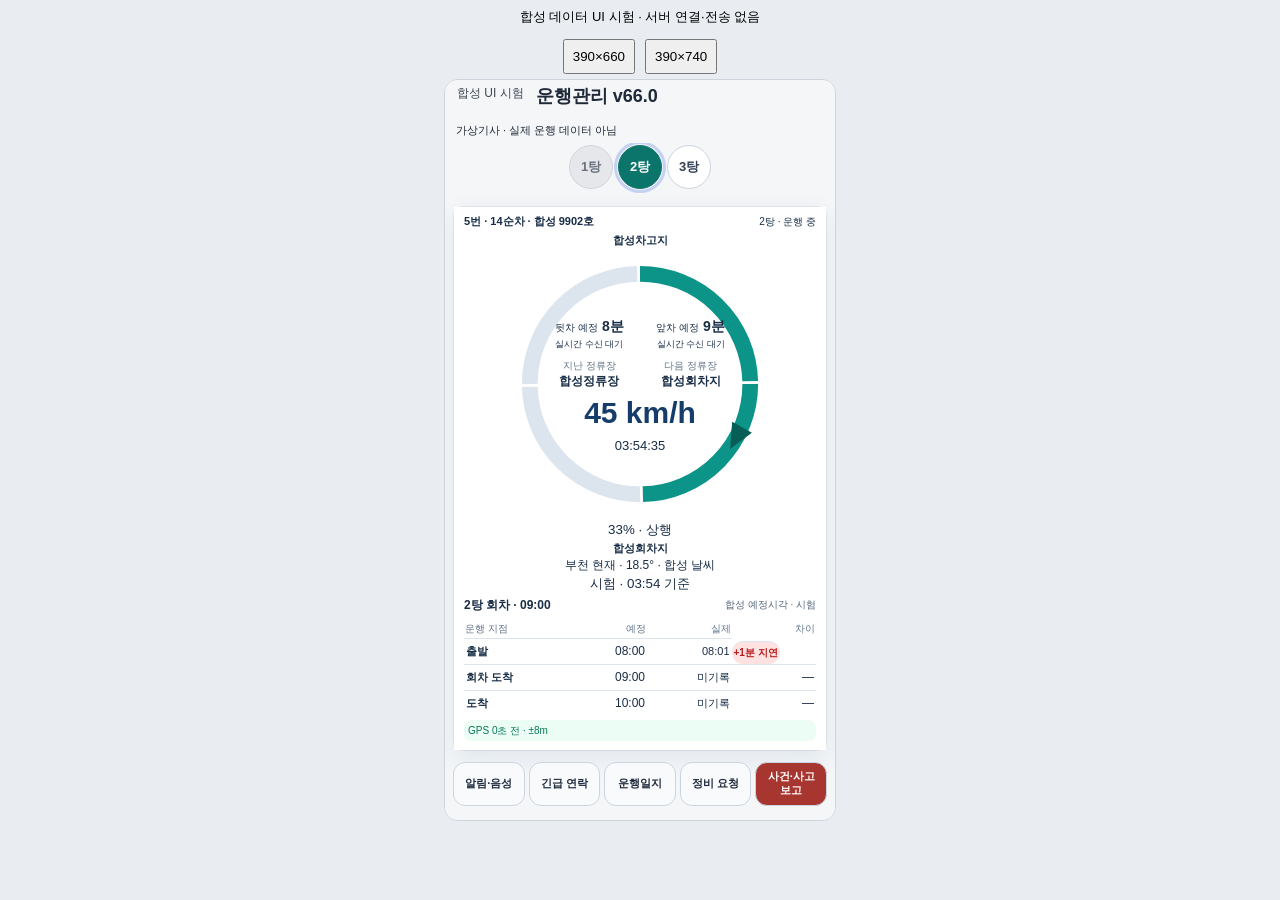
==== commit fcff1495: "Fix v66 route continuity, GPS freshness and observed arrival evidence" ====
--- a/tests/driver-screen-preview.html
+++ b/tests/driver-screen-preview.html
@@ -1 +1 @@
-<!doctype html><html lang="ko"><meta charset="utf-8"><title>BUS70 합성 기사 화면 검증</title><style>body{margin:0;background:#e9edf2;text-align:center;font-family:sans-serif}p{font-size:13px;margin:8px}iframe{width:390px;height:740px;border:1px solid #ccd3dd;border-radius:14px;background:white}button{margin:5px;padding:8px}</style><p>합성 데이터 UI 시험 · 서버 연결·전송 없음</p><button onclick="document.querySelector('iframe').style.height='660px'">390×660</button><button onclick="document.querySelector('iframe').style.height='740px'">390×740</button><br><iframe title="기사 모바일 화면"></iframe><script>document.querySelector('iframe').srcdoc="<!doctype html><html lang=\"ko\"><meta charset=\"utf-8\"><meta name=\"viewport\" content=\"width=device-width,initial-scale=1\"><style>\n    * {\n      box-sizing: border-box;\n    }\n\n    body {\n      margin: 0;\n      font-family:\n        -apple-system,\n        BlinkMacSystemFont,\n        \"Segoe UI\",\n        \"Noto Sans KR\",\n        sans-serif;\n\n      background: #f4f6f8;\n      color: #1f2937;\n    }\n\n    .app {\n      max-width: 480px;\n      min-height: 100vh;\n      margin: 0 auto;\n      background: white;\n    }\n\n    .header {\n      padding: 28px 22px 24px;\n      background: #153d6f;\n      color: white;\n    }\n\n    .route {\n      font-size: 13px;\n      opacity: .85;\n      margin-bottom: 5px;\n    }\n\n    .title {\n      margin: 0;\n      font-size: 27px;\n      font-weight: 800;\n    }\n\n    .subtitle {\n      margin-top: 7px;\n      font-size: 14px;\n      opacity: .85;\n    }\n\n    .content {\n      padding: 26px 22px;\n    }\n\n    .api-status {\n      display: flex;\n      align-items: center;\n      gap: 8px;\n\n      padding: 12px 14px;\n      margin-bottom: 25px;\n\n      border-radius: 10px;\n      background: #f1f5f9;\n\n      font-size: 14px;\n      font-weight: 600;\n    }\n\n    .dot {\n      width: 10px;\n      height: 10px;\n      border-radius: 50%;\n      background: #9ca3af;\n      flex: 0 0 auto;\n    }\n\n    .dot.ok {\n      background: #16a34a;\n    }\n\n    .dot.error {\n      background: #dc2626;\n    }\n\n    .login-title {\n      font-size: 22px;\n      font-weight: 800;\n      margin-bottom: 6px;\n    }\n\n    .login-help {\n      font-size: 14px;\n      color: #6b7280;\n      margin-bottom: 24px;\n      line-height: 1.5;\n    }\n\n    label {\n      display: block;\n      font-size: 14px;\n      font-weight: 700;\n      margin: 17px 0 7px;\n    }\n\n    input {\n      width: 100%;\n      height: 52px;\n\n      border: 1px solid #d1d5db;\n      border-radius: 10px;\n\n      padding: 0 14px;\n\n      font-size: 17px;\n      outline: none;\n      background: white;\n    }\n\n    input:focus {\n      border-color: #153d6f;\n      box-shadow: 0 0 0 3px rgba(21,61,111,.10);\n    }\n\n    button {\n      width: 100%;\n      height: 54px;\n\n      margin-top: 25px;\n\n      border: 0;\n      border-radius: 11px;\n\n      background: #153d6f;\n      color: white;\n\n      font-size: 17px;\n      font-weight: 800;\n\n      cursor: pointer;\n    }\n\n    button:disabled {\n      opacity: .55;\n      cursor: default;\n    }\n\n    .message {\n      display: none;\n      margin-top: 18px;\n      padding: 13px 14px;\n      border-radius: 10px;\n\n      font-size: 14px;\n      line-height: 1.5;\n    }\n\n    .message.error {\n      display: block;\n      background: #fef2f2;\n      color: #b91c1c;\n    }\n\n    .message.ok {\n      display: block;\n      background: #f0fdf4;\n      color: #166534;\n    }\n\n    [hidden] { display: none !important; }\n\n    .driver-card {\n      display: none;\n\n      margin-top: 24px;\n      padding: 20px;\n\n      border: 1px solid #e5e7eb;\n      border-radius: 14px;\n\n      background: #fff;\n    }\n\n    .driver-card.show {\n      display: block;\n    }\n\n    .driver-name {\n      font-size: 24px;\n      font-weight: 800;\n      margin-bottom: 15px;\n    }\n\n    .info-row {\n      display: flex;\n      justify-content: space-between;\n      gap: 20px;\n\n      padding: 10px 0;\n      border-bottom: 1px solid #f1f5f9;\n\n      font-size: 15px;\n    }\n\n    .info-row:last-child {\n      border-bottom: 0;\n    }\n\n    .info-label {\n      color: #64748b;\n    }\n\n    .info-value {\n      font-weight: 700;\n      text-align: right;\n    }\n\n    .test-badge {\n      display: inline-block;\n      margin-left: 7px;\n      padding: 3px 7px;\n\n      border-radius: 6px;\n      background: #fff7ed;\n      color: #c2410c;\n\n      font-size: 11px;\n      vertical-align: middle;\n    }\n\n    .footer {\n      padding: 30px 20px;\n      text-align: center;\n\n      color: #94a3b8;\n      font-size: 12px;\n    }\n\n    /* STEP 8: 날짜별 운행조회 */\n    .schedule-panel { margin-top: 24px; padding: 20px; border: 1px solid #e5e7eb; border-radius: 14px; }\n    .schedule-panel[hidden], .driver-card[hidden] { display: none !important; }\n    .schedule-panel h2 { font-size: 20px; margin: 0 0 8px; }\n    .schedule-panel .hint { color: #64748b; font-size: 13px; line-height: 1.5; }\n    .schedule-panel .control-row { display: grid; grid-template-columns: 1fr 1fr; gap: 10px; }\n    .schedule-panel .control-row label { margin-top: 14px; }\n    .schedule-panel select { width: 100%; height: 52px; padding: 0 8px; border: 1px solid #d1d5db; border-radius: 10px; background: #fff; font-size: 14px; }\n    .schedule-panel button { margin-top: 14px; }\n    .schedule-panel .result { margin-top: 18px; line-height: 1.6; }\n    .schedule-panel .trip { border: 1px solid #e5e7eb; border-radius: 10px; padding: 12px; margin-top: 12px; }\n    .schedule-panel .trip h3 { margin: 0 0 8px; font-size: 17px; }\n    .schedule-panel .trip-row { display: grid; grid-template-columns: minmax(0,1fr) minmax(0,1.65fr); gap: 12px; padding: 9px 0; font-size: 14px; align-items: center; border-bottom: 1px solid #f1f5f9; }\n    .schedule-panel .trip-row:last-child { border-bottom: 0; }\n    .schedule-panel .trip-row .place { min-width: 0; word-break:keep-all; overflow-wrap:break-word; }\n    .schedule-panel .trip-row strong { min-width:0; text-align: right; white-space: normal; font-variant-numeric: tabular-nums; }\n    .schedule-panel .trip-row .time-main { display: block; font-size: 16px; }\n    .schedule-panel .trip-row .time-sub { display: block; color: #64748b; font-size: 12px; font-weight: 500; }\n    .session-bar { display: flex; justify-content: space-between; align-items: center; gap: 8px; margin-top: 16px; }\n    .session-bar button { width: auto; height: auto; margin: 0; padding: 10px 12px; font-size: 13px; background: #e2e8f0; color: #1f2937; }\n    .remember-row { display:flex; align-items:center; gap:9px; margin: 15px 0 0; font-size: 14px; font-weight: 500; }\n    .remember-row input { width: 18px; height: 18px; flex: 0 0 auto; }\n    .remember-help { font-size: 12px; color: #64748b; line-height: 1.5; margin-top: 7px; }\n    @media(max-width:380px) { .content { padding: 20px 14px; } .schedule-panel { padding: 14px; } .schedule-panel .trip { padding: 10px; } }\n\n    .schedule-panel .notice { padding: 12px; border-radius: 9px; background: #f1f5f9; margin-top: 12px; }\n    .schedule-panel .notice.error { background: #fef2f2; color: #b91c1c; }\n    .schedule-panel .confirm-button { background: #166534; }\n    .schedule-panel .confirm-button[hidden] { display: none; }\n    .settings-box { margin-top: 18px; padding: 14px; border: 1px solid #dbe3ec; border-radius: 12px; background: #f8fafc; }\n    .settings-box h3 { margin: 0 0 6px; }\n    .check-row { display: flex; align-items: center; gap: 8px; margin: 10px 0; font-size: 14px; font-weight: 700; }\n    .check-row input { width: 20px; height: 20px; margin: 0; }\n    .inline-actions { display: grid; grid-template-columns: 1fr 1fr; gap: 8px; }\n    .inline-actions button { margin-top: 10px; height: 44px; font-size: 14px; }\n    .trip-actions { display: grid; grid-template-columns: 1fr 1fr; gap: 8px; }\n    .trip-actions button { margin-top: 10px; height: 42px; font-size: 14px; }\n    .end-shift-box { margin-top: 12px; padding: 12px; border: 1px solid #86efac; border-radius: 10px; background: #f0fdf4; }\n    .end-shift-box h4 { margin: 0 0 6px; color: #166534; }\n    .end-shift-box p { margin: 4px 0; font-size: 13px; line-height: 1.45; }\n    .end-shift-actions { display: grid; grid-template-columns: 1fr 1fr; gap: 8px; }\n    .end-shift-actions button { margin-top: 8px; height: 42px; font-size: 13px; }\n    .break-charge-box { margin-top: 10px; padding: 10px; border-radius: 9px; background: #eff6ff; color: #1e3a8a; }\n    .break-charge-box p { margin: 0 0 6px; font-size: 13px; }\n    .run-log-row { margin-top:12px; padding:13px; border:1px solid #dbe3ec; border-radius:11px; background:#fff; font-size:13px; line-height:1.5; break-inside:avoid; }\n    .run-log-head { display:flex; align-items:flex-start; justify-content:space-between; gap:10px; margin-bottom:9px; }\n    .run-log-head strong { color:#123a69; font-size:15px; }\n    .run-log-head span { flex:0 0 auto; padding:3px 7px; border-radius:999px; background:#eef4fb; color:#475569; font-size:10px; font-weight:800; }\n    .run-log-phase { display:grid; grid-template-columns:minmax(0,1.2fr) repeat(3,minmax(0,.8fr)); gap:7px; align-items:center; padding:8px 0; border-top:1px solid #eef2f7; }\n    .run-log-phase > span { min-width:0; overflow-wrap:anywhere; }\n    .run-log-phase small { display:block; color:#64748b; font-size:10px; }\n    .run-log-phase strong { display:block; margin-top:2px; color:#0f172a; font-size:12px; font-variant-numeric:tabular-nums; }\n    .run-log-extra { margin-top:8px; padding:8px 9px; border-radius:8px; background:#f8fafc; color:#475569; font-size:11px; line-height:1.5; white-space:pre-line; }\n    @media print { body * { visibility: hidden; } #runLogPanel, #runLogPanel * { visibility: visible; } #runLogPanel { position: absolute; inset: 0; border: 0; margin:0; padding:0; } #runLogPanel button,#runLogPanel .control-row,#runLogPanel > .hint { display:none; } .run-log-row { box-shadow:none; } }\n    .board-panel { margin-top: 24px; padding: 20px; border: 1px solid #dbe3ec; border-radius: 14px; }\n    .board-panel[hidden], .board-review[hidden] { display: none !important; }\n    .board-panel h2 { font-size: 20px; margin: 0 0 8px; }\n    .board-panel .hint { color: #64748b; font-size: 13px; line-height: 1.5; }\n    .board-panel input, .board-panel select { width: 100%; min-height: 48px; box-sizing: border-box; }\n    .board-panel input[type=\"file\"] { height: auto; padding: 12px 8px; background: #f8fafc; }\n    .board-preview { width: 100%; max-height: 280px; object-fit: contain; margin-top: 12px; border-radius: 10px; background: #f1f5f9; }\n    .board-preview[hidden] { display: none; }\n    .board-review { margin-top: 16px; padding: 14px; border: 1px solid #bbd2c0; border-radius: 10px; background: #f0fdf4; }\n    .board-grid { display: grid; grid-template-columns: 1fr 1fr; gap: 10px; }\n    .board-grid .wide { grid-column: 1 / -1; }\n    .board-value { min-height: 48px; display: flex; align-items: center; padding: 0 12px; border: 1px solid #d1d5db; border-radius: 10px; background: #fff; font-weight: 700; }\n    .board-panel button { margin-top: 12px; }\n    .board-panel .register-button { background: #166534; }\n    .manager-panel { margin-top:24px; padding:20px; border:2px solid #153d6f; border-radius:14px; }\n    .manager-panel[hidden], .manager-output[hidden] { display:none !important; }\n    .manager-panel h2 { margin:0 0 8px; font-size:20px; }\n    .manager-tools { display:grid; grid-template-columns:1fr 1fr; gap:10px; }\n    .manager-tools input, .manager-tools select { width:100%; min-height:48px; box-sizing:border-box; }\n    .manager-row { display:grid; grid-template-columns:42px minmax(0,1fr) minmax(0,1fr) 70px; gap:8px; align-items:center; margin-top:8px; }\n    .manager-row select { width:100%; min-width:0; height:44px; }\n    .manager-row strong { text-align:center; }\n    .manager-panel button { margin-top:12px; }\n    .manager-panel .secondary { background:#475569; }\n    .manager-status .ok { background:#f0fdf4; color:#166534; }\n    .manager-status .error { background:#fef2f2; color:#b91c1c; }\n    .manager-status > div { padding:12px; border-radius:9px; margin-top:12px; }\n    .manager-output { margin-top:14px; }\n    .manager-output img { width:100%; border-radius:10px; border:1px solid #cbd5e1; }\n    .manager-confirm { padding:7px 4px; border-radius:7px; text-align:center; font-size:12px; font-weight:700; background:#fef3c7; color:#92400e; }\n    .manager-confirm.done { background:#dcfce7; color:#166534; }\n    .timetable-editor-panel { margin-top:16px; padding:12px; border:1px solid #b8cbe2; border-radius:12px; background:#f8fbff; }\n    .timetable-editor-panel[hidden] { display:none !important; }\n    .timetable-editor-panel > summary { cursor:pointer; color:#153d6f; font-size:16px; font-weight:800; }\n    .timetable-editor-meta { margin-top:10px; padding:10px; border-radius:9px; background:#eaf2fb; color:#334155; font-size:12px; line-height:1.5; }\n    .timetable-sequence { margin-top:10px; border:1px solid #d7e0ea; border-radius:10px; background:#fff; overflow:hidden; }\n    .timetable-sequence > summary { cursor:pointer; display:flex; justify-content:space-between; gap:8px; padding:12px; color:#173f73; font-weight:800; }\n    .timetable-trip-row { display:grid; grid-template-columns:58px repeat(3,minmax(0,1fr)); gap:8px; align-items:end; padding:10px 12px; border-top:1px solid #e5e7eb; }\n    .timetable-trip-row > strong { align-self:center; text-align:center; }\n    .timetable-time-cell { min-width:0; }\n    .timetable-time-cell span { display:block; min-height:30px; margin-bottom:4px; color:#64748b; font-size:10px; line-height:1.35; overflow-wrap:anywhere; }\n    .timetable-time-cell input { width:100%; height:42px; box-sizing:border-box; font-variant-numeric:tabular-nums; }\n    .timetable-time-cell input.changed { border:2px solid #d97706; background:#fffbeb; }\n    .timetable-time-cell input:disabled { background:#f1f5f9; color:#94a3b8; }\n    .timetable-editor-actions { display:grid; grid-template-columns:1fr 1fr; gap:8px; }\n    .timetable-editor-actions button { min-width:0; }\n    .operation-list { display:grid; gap:10px; margin-top:14px; }\n    .operation-card { border:1px solid #dbe3ee; border-radius:12px; padding:12px; background:#fff; }\n    .operation-card.open { border-left:5px solid #dc2626; }\n    .operation-card.closed { border-left:5px solid #16a34a; }\n    .operation-meta { color:#64748b; font-size:12px; margin:5px 0; }\n    .vehicle-status-list { display:grid; gap:8px; margin:12px 0 18px; }\n    .vehicle-status-card { border:1px solid #dbe3ee; border-radius:10px; padding:11px; background:#f8fafc; }\n    .vehicle-status-head { display:flex; justify-content:space-between; gap:8px; align-items:center; }\n    .vehicle-status-badge { padding:4px 8px; border-radius:999px; font-size:11px; font-weight:700; background:#dcfce7; color:#166534; white-space:nowrap; }\n    .vehicle-status-badge.repair { background:#fef3c7; color:#92400e; }\n    .vehicle-status-badge.unavailable { background:#fee2e2; color:#b91c1c; }\n    .gap-summary { display:grid; grid-template-columns:1fr 1fr; gap:8px; margin:10px 0; }\n    .gap-item { padding:9px 10px; border-radius:9px; background:#eef4fb; color:#334155; font-size:12px; }\n    .gap-item strong { display:block; margin-top:3px; color:#173f73; font-size:14px; }\n    .gap-item.unknown { color:#64748b; background:#f8fafc; }\n    .schedule-overview { display:grid; grid-template-columns:repeat(2,minmax(0,1fr)); gap:8px; margin:12px 0; }\n    .schedule-overview > div { min-width:0; padding:10px; border-radius:10px; background:#eef4fb; }\n    .schedule-overview span { display:block; color:#64748b; font-size:11px; }\n    .schedule-overview strong { display:block; margin-top:2px; color:#173f73; font-size:15px; overflow-wrap:anywhere; }\n    .schedule-view-toggle { display:grid; grid-template-columns:1fr 1fr; gap:7px; padding:4px; margin:12px 0; border-radius:11px; background:#e2e8f0; }\n    .schedule-view-toggle button { height:40px; margin:0; border-radius:8px; background:transparent; color:#475569; font-size:13px; }\n    .schedule-view-toggle button.active { background:#fff; color:#153d6f; box-shadow:0 1px 4px rgba(15,23,42,.14); }\n    .trip-list.card-mode { position:relative; padding:5px 5px 14px; }\n    .trip-list.card-mode::before,.trip-list.card-mode::after { content:\"\"; position:absolute; left:16px; right:16px; height:16px; border:1px solid #dbe3ec; border-radius:12px; background:#f8fafc; }\n    .trip-list.card-mode::before { bottom:6px; z-index:0; }\n    .trip-list.card-mode::after { left:10px; right:10px; bottom:11px; background:#fff; z-index:1; }\n    .trip-list.card-mode .trip { position:relative; z-index:2; margin-top:0; box-shadow:0 8px 22px rgba(15,23,42,.12); }\n    .trip-heading { display:flex; align-items:center; justify-content:space-between; gap:8px; }\n    .trip-heading h3 { margin:0; }\n    .trip-state { flex:0 0 auto; padding:4px 8px; border-radius:999px; background:#dbeafe; color:#1d4ed8; font-size:11px; font-weight:800; }\n    .trip-state.done { background:#d1d5db; color:#4b5563; }\n    .schedule-panel .trip.completed { border-color:#d1d5db; background:#f3f4f6; color:#6b7280; }\n    .schedule-panel .trip.completed .trip-row,.schedule-panel .trip.completed .gap-summary { opacity:.72; }\n    .schedule-panel .trip.completed .trip-row strong,.schedule-panel .trip.completed .gap-item strong { color:#6b7280; }\n    .actual-time { display:block; margin-top:2px; color:#047857; font-size:11px; font-weight:700; white-space:normal; }\n    .completed .actual-time { color:#4b5563; }\n    .trip-navigation { display:grid; grid-template-columns:1fr auto 1fr; gap:8px; align-items:center; margin-top:10px; }\n    .trip-navigation button { height:42px; margin:0; font-size:13px; }\n    .trip-navigation strong { min-width:58px; text-align:center; font-size:13px; }\n    .location-box { margin:14px 0; padding:13px; border:1px solid #bfdbfe; border-radius:11px; background:#eff6ff; }\n    .location-box h3 { margin:0 0 5px; font-size:16px; color:#1e3a8a; }\n    .location-box p { margin:5px 0; color:#334155; font-size:12px; line-height:1.45; }\n    .location-live { display:grid; grid-template-columns:1fr 1fr; gap:7px; margin:10px 0; }\n    .location-live > div { padding:8px; border-radius:8px; background:#fff; font-size:11px; color:#64748b; }\n    .location-live strong { display:block; margin-top:2px; color:#0f172a; font-size:13px; }\n    .location-box button { height:44px; margin-top:8px; font-size:14px; }\n    .location-box button.tracking { background:#b91c1c; }\n    .location-status { margin-top:8px; padding:8px; border-radius:8px; background:#fff; color:#334155; font-size:12px; line-height:1.45; }\n    .location-status.error { background:#fef2f2; color:#b91c1c; }\n    .location-status.ok { background:#ecfdf5; color:#047857; }\n    .driver-live-dashboard { margin:14px 0; padding:15px; border:1px solid #b8cbe2; border-radius:16px; background:linear-gradient(160deg,#f8fbff 0%,#edf5ff 100%); box-shadow:0 8px 24px rgba(15,61,111,.09); }\n    .driver-live-head { display:flex; align-items:flex-start; justify-content:space-between; gap:12px; }\n    .driver-live-head p { margin:0 0 2px; color:#64748b; font-size:12px; font-weight:700; }\n    .driver-live-head h3 { margin:0; color:#123a69; font-size:20px; }\n    .driver-live-clock { flex:0 0 auto; text-align:right; font-variant-numeric:tabular-nums; }\n    .driver-live-clock strong { display:block; color:#0f172a; font-size:18px; line-height:1.1; }\n    .driver-live-clock span { color:#64748b; font-size:11px; }\n    .driver-live-primary { display:grid; grid-template-columns:132px minmax(0,1fr); gap:14px; align-items:center; margin:14px 0; }\n    .driver-progress-ring { --progress:0; --ring-color:#1b7f4b; width:124px; aspect-ratio:1; display:grid; place-items:center; border-radius:50%; background:conic-gradient(var(--ring-color) calc(var(--progress) * 1%),#d8e2ec 0); position:relative; }\n    .driver-progress-ring::before { content:\"\"; position:absolute; inset:10px; border-radius:50%; background:#fff; box-shadow:inset 0 0 0 1px #e2e8f0; }\n    .driver-progress-ring > div { position:relative; z-index:1; max-width:90px; text-align:center; }\n    .driver-progress-ring > div span,.driver-progress-ring > div small { display:block; color:#64748b; font-size:11px; font-weight:700; }\n    .driver-progress-ring strong { display:block; margin:1px 0; color:#123a69; font-size:24px; line-height:1.15; }\n    .driver-progress-arrow { position:absolute !important; inset:0; z-index:3 !important; max-width:none !important; transform:rotate(calc(var(--progress) * 3.6deg)); transition:transform .8s cubic-bezier(.22,.61,.36,1); pointer-events:none; }\n    .driver-progress-arrow::before { content:\"➤\"; position:absolute; top:-7px; left:50%; color:var(--ring-color); font-size:20px; line-height:1; text-shadow:0 1px 2px rgba(15,23,42,.28); transform:translateX(-50%); }\n    .driver-progress-ring.moving .driver-progress-arrow::before { animation:progressArrowPulse 1.2s ease-in-out infinite; }\n    @keyframes progressArrowPulse { 0%,100% { transform:translateX(-50%) scale(1); opacity:.82; } 50% { transform:translateX(-50%) scale(1.18); opacity:1; } }\n    .driver-live-next { min-width:0; }\n    .driver-live-state { display:inline-flex; align-items:center; gap:6px; padding:5px 9px; border-radius:999px; background:#dcfce7; color:#166534; font-size:12px; font-weight:800; }\n    .driver-live-state::before { content:\"\"; width:8px; height:8px; border-radius:50%; background:currentColor; }\n    .driver-live-state.waiting { background:#fef3c7; color:#92400e; }\n    .driver-live-state.finished { background:#e5e7eb; color:#4b5563; }\n    .driver-live-state.future { background:#dbeafe; color:#1d4ed8; }\n    .driver-live-next h4 { margin:9px 0 2px; color:#0f172a; font-size:17px; overflow-wrap:anywhere; }\n    .driver-live-next p { margin:2px 0; color:#475569; font-size:13px; line-height:1.45; }\n    .driver-live-countdown { color:#123a69 !important; font-weight:800; }\n    .driver-live-data { display:grid; grid-template-columns:repeat(2,minmax(0,1fr)); gap:8px; }\n    .driver-live-metric { min-width:0; padding:10px; border:1px solid #e2e8f0; border-radius:11px; background:rgba(255,255,255,.9); }\n    .driver-live-metric span { display:block; color:#64748b; font-size:11px; }\n    .driver-live-metric strong { display:block; margin-top:2px; color:#0f172a; font-size:14px; line-height:1.35; overflow-wrap:anywhere; }\n    .driver-live-maintenance { margin-top:9px; padding:10px 11px; border-radius:10px; background:#f8fafc; color:#475569; font-size:12px; font-weight:700; }\n    .driver-live-maintenance.alert { background:#fff7ed; color:#9a3412; }\n    .driver-live-maintenance.ok { background:#ecfdf5; color:#047857; }\n    .driver-live-location-action { height:43px; margin-top:9px !important; font-size:13px !important; }\n    .driver-live-location-action.tracking { background:#b91c1c; }\n    .route-navigation-live { margin:10px 0; padding:13px; border-radius:13px; background:#0f2f57; color:#fff; }\n    .route-navigation-head { display:flex; align-items:center; justify-content:space-between; gap:10px; }\n    .route-navigation-head strong { font-size:14px; }\n    .route-navigation-head span { padding:4px 7px; border-radius:999px; background:rgba(255,255,255,.14); color:#dbeafe; font-size:10px; font-weight:700; }\n    .route-navigation-stops { display:grid; grid-template-columns:minmax(0,1fr) 22px minmax(0,1.25fr); gap:7px; align-items:center; margin-top:11px; }\n    .route-navigation-stop { min-width:0; padding:9px; border-radius:9px; background:rgba(255,255,255,.09); }\n    .route-navigation-stop.next { background:#fff; color:#0f2f57; }\n    .route-navigation-stop span { display:block; color:#bfdbfe; font-size:10px; font-weight:700; }\n    .route-navigation-stop.next span { color:#64748b; }\n    .route-navigation-stop strong { display:block; margin-top:3px; font-size:15px; line-height:1.25; overflow-wrap:anywhere; }\n    .route-navigation-arrow { color:#93c5fd; text-align:center; font-size:18px; }\n    .route-progress-track { height:8px; margin-top:11px; overflow:hidden; border-radius:999px; background:rgba(255,255,255,.18); }\n    .route-progress-track i { display:block; width:0; height:100%; border-radius:inherit; background:#4ade80; transition:width .5s ease; }\n    .route-navigation-meta { display:flex; justify-content:space-between; gap:8px; margin-top:7px; color:#bfdbfe; font-size:10px; line-height:1.35; }\n    .live-fleet-strip { display:grid; grid-template-columns:repeat(3,minmax(0,1fr)); gap:7px; margin:10px 0; }\n    .live-fleet-card { min-width:0; padding:9px; border:1px solid #dbe3ec; border-radius:10px; background:#fff; color:#475569; }\n    .live-fleet-card.own { border-color:#2563eb; background:#eff6ff; }\n    .live-fleet-card span,.live-fleet-card small { display:block; font-size:10px; }\n    .live-fleet-card strong { display:block; margin:3px 0; color:#0f172a; font-size:12px; overflow-wrap:anywhere; }\n    .live-fleet-card small { color:#64748b; }\n    .trip-status-legend { display:flex; flex-wrap:wrap; gap:10px; margin:13px 0 8px; color:#475569; font-size:11px; font-weight:700; }\n    .trip-status-legend span { display:inline-flex; align-items:center; gap:5px; }\n    .trip-status-legend i { width:9px; height:9px; border-radius:50%; background:#cbd5e1; }\n    .trip-status-legend .legend-done i { background:#9ca3af; }\n    .trip-status-legend .legend-active i { background:#16a34a; }\n    .trip-status-legend .legend-next i { background:#f59e0b; }\n    .trip-chip-list { display:flex; gap:7px; padding:2px 1px 5px; overflow-x:auto; scrollbar-width:thin; }\n    .trip-chip { flex:0 0 auto; display:flex; align-items:center; gap:7px; width:auto !important; min-width:82px; height:54px !important; margin:0 !important; padding:6px 9px !important; border:1px solid #cbd5e1; border-radius:10px !important; background:#fff !important; color:#334155 !important; box-shadow:none !important; }\n    .trip-chip strong,.trip-chip small { display:block; line-height:1.2; }\n    .trip-chip small { margin-top:3px; font-size:10px; font-weight:700; }\n    .trip-chip-text { min-width:34px; }\n    .trip-chip-progress { --trip-progress:0; --trip-color:#64748b; position:relative; flex:0 0 auto; width:30px; aspect-ratio:1; border-radius:50%; background:conic-gradient(var(--trip-color) calc(var(--trip-progress) * 1%),rgba(148,163,184,.35) 0); }\n    .trip-chip-progress::before { content:\"\"; position:absolute; inset:5px; border-radius:50%; background:currentColor; opacity:.96; }\n    .trip-chip-progress i { position:absolute; inset:0; transform:rotate(calc(var(--trip-progress) * 3.6deg)); transition:transform .8s ease; }\n    .trip-chip-progress i::before { content:\"➤\"; position:absolute; top:-4px; left:50%; color:var(--trip-color); font-size:10px; line-height:1; transform:translateX(-50%); }\n    .trip-chip.completed { border-color:#d1d5db; background:#e5e7eb !important; color:#6b7280 !important; }\n    .trip-chip.running { border-color:#15803d; background:#16a34a !important; color:#fff !important; }\n    .trip-chip.next { border-color:#d97706; background:#fef3c7 !important; color:#92400e !important; }\n    .trip-chip.selected { outline:3px solid rgba(29,78,216,.22); outline-offset:1px; }\n    .trip-point-role { display:block; margin-top:3px; color:#64748b; font-size:10px; font-weight:700; line-height:1.35; }\n    .trip-point-role.final { color:#b45309; }\n    .time-plan-label { display:block; color:#64748b; font-size:10px; font-weight:700; }\n    .time-deviation { display:inline-block; margin-top:3px; padding:2px 6px; border-radius:999px; background:#e2e8f0; color:#475569; font-size:10px; font-weight:800; }\n    .time-deviation.on-time { background:#dcfce7; color:#166534; }\n    .time-deviation.late { background:#fee2e2; color:#b91c1c; }\n    .time-deviation.early { background:#dbeafe; color:#1d4ed8; }\n    .trip-route-summary { display:grid; gap:6px; margin:9px 0; padding:9px; border-radius:9px; background:#f8fafc; }\n    .trip-route-summary span { color:#475569; font-size:11px; line-height:1.4; }\n    .trip-route-summary strong { color:#173f73; }\n    .schedule-basic-details,.location-box { overflow:hidden; }\n    .schedule-basic-details > summary,.location-box > summary { cursor:pointer; color:#173f73; font-size:13px; font-weight:800; }\n    .schedule-basic-details { margin:12px 0; padding:11px 12px; border:1px solid #dbe3ec; border-radius:11px; background:#f8fafc; }\n    .schedule-basic-details .schedule-overview { margin:11px 0 0; }\n    .driver-work-menu { margin-top:18px; padding-top:17px; border-top:1px solid #dbe3ec; }\n    .driver-work-menu h2 { margin:0 0 5px; font-size:18px; }\n    .driver-menu-grid { display:grid; grid-template-columns:repeat(2,minmax(0,1fr)); gap:8px; margin-top:11px; }\n    .driver-menu-button { min-height:76px; height:auto !important; margin:0 !important; padding:11px !important; border:1px solid #cbd5e1 !important; border-radius:12px !important; background:#f8fafc !important; color:#1e293b !important; text-align:left; box-shadow:none !important; }\n    .driver-menu-button span,.driver-menu-button small { display:block; }\n    .driver-menu-button span { font-size:14px; font-weight:800; }\n    .driver-menu-button small { margin-top:5px; color:#64748b; font-size:11px; line-height:1.3; }\n    .driver-menu-button.active { border-color:#17487f !important; background:#eaf2fb !important; color:#123a69 !important; }\n    .driver-emergency-actions { display:grid; grid-template-columns:1fr 1fr; gap:8px; margin-top:10px; }\n    .driver-emergency-actions a { display:flex; min-height:46px; align-items:center; justify-content:center; border-radius:10px; background:#b91c1c; color:#fff; font-weight:800; text-decoration:none; }\n    .schedule-panel .trip.running { border:2px solid #16a34a; background:#f0fdf4; }\n    .schedule-panel .trip.next { border:2px solid #f59e0b; background:#fffbeb; }\n    .schedule-panel .trip.selected:not(.completed):not(.running):not(.next) { border-color:#60a5fa; }\n    .trip-state.running { background:#dcfce7; color:#166534; }\n    .trip-state.next { background:#fef3c7; color:#92400e; }\n    .trip-state.upcoming { background:#dbeafe; color:#1d4ed8; }\n    @media(max-width:520px) {\n      .manager-tools { grid-template-columns:1fr; }\n      .manager-row { grid-template-columns:36px 1fr 68px; }\n      .manager-row .manager-vehicle { grid-column:2; }\n      .manager-confirm { grid-column:3; grid-row:1 / span 2; }\n      .timetable-trip-row { grid-template-columns:44px 1fr; align-items:start; }\n      .timetable-trip-row > strong { grid-row:1 / span 3; padding-top:26px; }\n      .timetable-time-cell { grid-column:2; }\n      .timetable-time-cell span { min-height:0; }\n      .schedule-panel { padding:15px; }\n      .schedule-panel .control-row { grid-template-columns:1fr; }\n      .schedule-panel .trip { padding:13px; }\n      .trip-actions { grid-template-columns:repeat(auto-fit,minmax(82px,1fr)); }\n      .trip-actions button { padding:0 5px; font-size:12px; }\n      .driver-live-dashboard { margin-left:-4px; margin-right:-4px; padding:13px; }\n      .driver-live-primary { grid-template-columns:112px minmax(0,1fr); gap:11px; }\n      .driver-progress-ring { width:108px; }\n      .driver-progress-ring strong { font-size:21px; }\n      .driver-live-data { grid-template-columns:1fr 1fr; }\n      .driver-live-metric { padding:9px; }\n      .route-navigation-stops { grid-template-columns:minmax(0,1fr) 18px minmax(0,1.35fr); }\n      .live-fleet-strip { gap:5px; }\n      .live-fleet-card { padding:7px; }\n      .run-log-phase { grid-template-columns:1fr 1fr; }\n      .run-log-phase > span:first-child { grid-column:1 / -1; }\n    }\n    body.manager-layout .app { max-width:1040px; }\n    .manager-workspace { border:0; background:#f0f5fa; }\n    .workspace-heading { display:flex; align-items:center; justify-content:space-between; gap:16px; }\n    .workspace-heading h2 { margin:0 0 16px; }\n    .workspace-heading button { width:auto; margin:0; white-space:nowrap; }\n    .eyebrow { color:#56708b; font-size:12px; margin:0 0 6px; letter-spacing:.08em; }\n    .manager-menu-grid { display:grid; grid-template-columns:repeat(3,minmax(0,1fr)); gap:12px; margin-top:18px; }\n    .manager-menu-grid button { margin:0; min-height:102px; text-align:left; background:#fff; color:#173d65; border:1px solid #d4e0ec; padding:18px; border-radius:14px; box-shadow:0 3px 10px #173d6508; }\n    .manager-menu-grid strong { display:block; font-size:17px; margin-bottom:8px; }\n    .manager-menu-grid small { display:block; font-size:12px; font-weight:400; color:#58718a; }\n    .depot-contact { display:flex; align-items:center; justify-content:space-between; gap:8px; padding:14px 0; border-bottom:1px solid #dde5ee; }\n    .depot-contact a { color:#173d65; background:#e8f0f9; padding:10px; border-radius:8px; font-weight:700; text-decoration:none; }\n    #managerContactFields { display:grid; grid-template-columns:minmax(120px,1fr) 2fr; align-items:center; gap:10px; }\n    #managerContactFields label { margin:0; }\n    [hidden] { display:none !important; }\n    @media(max-width:620px) { .manager-menu-grid { grid-template-columns:repeat(2,minmax(0,1fr)); gap:8px; } .manager-menu-grid button { padding:14px; } .workspace-heading { align-items:flex-start; } }\n      .login-korean-help { margin: 10px 0 18px; font-size: 14px; }\n    .login-korean-help summary { cursor: pointer; color: #174675; }\n    .login-korean-help p { line-height: 1.5; }\n    #koreanNameStatus { margin-top: 8px; }\n\n    /* v61: one current-trip card, details on demand. */\n    .driver-card summary {font-weight:700;cursor:pointer;padding:4px 0;}\n    .driver-card {padding:14px 18px;margin-bottom:12px;}\n    .driver-card .driver-name {font-size:22px;margin:14px 0;}\n    #schedulePanel {padding:18px;}\n    #schedulePanel>h2 {font-size:24px;margin:0 0 10px;}\n    #scheduleQueryOptions {margin-bottom:12px;}\n    #scheduleQueryOptions>summary {color:#475569;cursor:pointer;}\n    .compact-live {border-radius:14px 14px 0 0;margin:0;padding:16px;background:#f1f5fa;color:#182b42;box-shadow:none;}\n    .compact-live .driver-live-head p {margin:0 0 5px;font-size:13px;color:#526177;}\n    .compact-live .driver-live-head h3 {margin:0;font-size:23px;}\n    .compact-live .driver-live-clock {font-size:18px;color:#183f68;}\n    .compact-live .driver-live-primary {grid-template-columns:96px 1fr;margin:12px 0;gap:14px;}\n    .compact-live .driver-progress-ring {width:96px;height:96px;}\n    .compact-live .driver-progress-ring>div {inset:8px;}\n    .compact-live .driver-progress-ring strong {font-size:20px;}\n    .compact-live .driver-progress-ring small {font-size:10px;}\n    .compact-live .driver-live-next p {font-size:14px;margin:5px 0;}\n    .compact-live .driver-live-data {grid-template-columns:repeat(3,minmax(0,1fr));gap:6px;}\n    .compact-live .driver-live-metric {padding:9px 6px;background:#fff;min-width:0;}\n    .compact-live .driver-live-metric span {font-size:11px;}\n    .compact-live .driver-live-metric strong {font-size:13px;overflow-wrap:anywhere;}\n    .compact-stop {display:flex;flex-wrap:wrap;gap:5px 10px;align-items:baseline;margin-bottom:12px;}\n    .compact-stop span,.compact-stop small,.compact-help {font-size:12px;color:#58677c;}\n    .compact-live .location-status {font-size:12px;margin:9px 0;}\n    .compact-live .driver-live-location-action {font-size:14px;padding:10px;min-height:44px;}\n    .compact-live .driver-live-maintenance.ok {display:none;}\n    .trip-list .trip {padding:0;overflow:hidden;}\n    .trip-list .trip>.trip-heading,.trip-list .trip>.trip-row,.trip-list .trip>.gap-summary,.trip-list .trip>details,.trip-list .trip>.end-shift-box {margin-left:14px;margin-right:14px;}\n    .trip-row .trip-point-role {display:none;}\n    .trip-row {padding:10px 0;gap:10px;}\n    .trip-row .place {font-size:14px;}\n    .trip-row .time-main {font-size:21px;}\n    .trip-row .time-plan-label {font-size:10px;}\n    .trip-row .actual-time,.trip-row .time-deviation {font-size:12px;}\n    .manual-run-tools {padding:12px 0;}\n    .manual-run-tools>summary,.schedule-options>summary {font-size:13px;cursor:pointer;}\n    .schedule-options {margin:16px 0;}\n    .trip-chip-list {flex-wrap:nowrap;overflow-x:auto;margin:8px 0 12px;gap:6px;}\n    .trip-chip-list .trip-chip {flex:0 0 auto;font-size:12px;min-height:44px;padding:9px;}\n    .trip-navigation {margin:12px 0;}\n    .driver-work-menu h2 {font-size:20px;}\n    .driver-work-menu>.hint {display:none;}\n    @media(max-width:520px){header{padding:18px 20px;}header h1{font-size:30px;margin:5px 0;}header p{font-size:13px;}main{padding:14px;}#apiStatus{padding:10px;font-size:12px;}.session-bar{margin:8px 0;font-size:14px;}.session-bar button{font-size:12px;padding:9px;}}\n\n    .driver-mode header{padding:7px 14px;display:flex;align-items:center;gap:12px}.driver-mode header h1{font-size:18px;margin:0}.driver-mode header .subtitle{display:none}.driver-mode header .route{font-size:12px}\n    .driver-mode main{padding:8px;max-width:650px}.driver-mode .api-status{font-size:11px;padding:5px 8px;margin:4px 0}.driver-mode .session-bar{margin:4px 0;font-size:12px}.driver-mode .session-bar button{padding:6px;font-size:11px}.driver-mode #driverCard{margin:5px 0;padding:7px 10px}.driver-mode #driverCard summary{font-size:12px}.driver-mode #schedulePanel{padding:0;border:0;margin-top:5px}.driver-mode #schedulePanel>h2{display:none}.driver-mode #scheduleQueryOptions>summary{font-size:11px}.driver-mode .trip-chip-list{margin:4px 0;gap:4px}.driver-mode .trip-chip{padding:5px 8px;font-size:11px}.driver-mode .result{margin-top:5px}\n    .cockpit{margin:0;padding:10px 12px;background:#f8fafc;color:#182d46;border:0;border-radius:0}.cockpit-head{display:flex;justify-content:space-between;gap:8px;font-size:12px}.cockpit-hero{display:grid;grid-template-columns:116px 1fr;gap:15px;align-items:center;margin:3px 0}.cockpit-ring{width:116px;height:116px;position:relative;display:grid;place-items:center}.cockpit-ring svg{position:absolute;inset:0;width:100%;height:100%}.cockpit-ring>div{text-align:center;z-index:1}.cockpit-ring strong{display:block;font-size:24px}.cockpit-ring small{display:block;font-size:10px}.cockpit-speed>span{font-size:12px;color:#536a81}.cockpit-speed>strong{display:block;font-size:31px;line-height:1.1;font-variant-numeric:tabular-nums}.cockpit-speed>p{font-size:13px;margin:4px 0 0}.cockpit-speed>small{font-size:10px;color:#536a81}\n    .cockpit-target{display:flex;justify-content:space-between;gap:8px;align-items:center;padding:5px 0}.cockpit-target strong{font-size:14px}.cockpit-target small{font-size:10px;color:#52657a}.cockpit-nav{display:grid;grid-template-columns:1fr auto;gap:2px 8px;padding:6px 0}.cockpit-nav>small:first-child{grid-column:1/-1}.cockpit-nav small{font-size:10px;color:#52657a}.cockpit-nav strong{font-size:15px}.cockpit-route{background:#eef3f8;border-radius:9px}.cockpit-route svg{width:100%;height:88px;display:block}.cockpit-conditions{display:flex;justify-content:space-between;font-size:10px;color:#596d83;margin:4px 0}.cockpit-gaps{display:grid;grid-template-columns:1fr 1fr;gap:6px;margin:5px 0}.cockpit-gaps>div{padding:6px 8px;background:#e8eff7;border-radius:7px;min-width:0}.cockpit-gaps span{font-size:10px}.cockpit-gaps strong{float:right;font-size:16px}.cockpit-gaps small{clear:both;display:block;font-size:10px;overflow-wrap:anywhere;margin-top:3px}\n    .cockpit-phases{border-collapse:collapse;width:100%;table-layout:fixed;font-size:12px}.cockpit-phases th{font-size:10px;font-weight:500;color:#617389;text-align:right}.cockpit-phases th:first-child{text-align:left;width:38%}.cockpit-phases td{border-top:1px solid #dce5ef;padding:5px 2px;text-align:right;font-variant-numeric:tabular-nums;overflow-wrap:anywhere}.cockpit-phases td:first-child{text-align:left}.cockpit-phases td strong{font-size:11px;display:block}.cockpit-phases td small{display:block;font-size:9px;color:#617389}.cockpit-phases .time-deviation{font-size:10px}.cockpit .location-status{font-size:10px;line-height:1.3;margin:5px 0}.cockpit .driver-live-location-action{min-height:38px;height:auto;font-size:12px;margin:3px 0;padding:8px}.cockpit .driver-live-maintenance.ok{display:none}.cockpit .driver-live-maintenance{font-size:11px}.driver-mode .manual-run-tools{padding:7px 0}.driver-mode .manual-run-tools summary{font-size:11px}.driver-mode .schedule-options{margin:6px 0}.driver-mode #scheduleFreshness{font-size:10px;margin:4px 0}\n    @media(min-width:700px){.cockpit-route svg{height:130px}.cockpit-phases td{padding:8px 4px}.cockpit-phases td strong{font-size:13px}}\n\n    .driver-mode #driverCard{display:none}.driver-mode .api-status{display:none}.driver-mode #scheduleResult>.notice{font-size:11px;padding:5px 8px;margin:3px 0}.driver-mode #scheduleQueryOptions{font-size:11px}.driver-mode #scheduleFreshness{display:none}\n    .driver-mode .trip-chip-list{display:flex;justify-content:center;gap:5px;margin:4px 0}.driver-mode .trip-chip{border-radius:50%;min-width:42px;height:42px;min-height:42px;padding:3px;font-size:13px}.driver-mode .trip-chip.selected{background:#0c756b;color:white;border-color:#0c756b}.driver-mode .trip-chip-list>button:not(.trip-chip){font-size:11px;min-width:58px;padding:4px}\n    .orbit-cockpit{padding:6px 10px;background:white}.orbit-cockpit .cockpit-head{font-size:11px;align-items:center;gap:4px}.orbit-cockpit .cockpit-head>span{font-size:10px}.orbit-ring{width:min(330px,calc(100vw - 38px));height:auto;aspect-ratio:1;margin:0 auto}.orbit-ring>svg{pointer-events:none}.orbit-ring>.orbit-center{position:absolute;inset:17% 14%;display:flex;flex-direction:column;justify-content:center;gap:3px;z-index:1}.orbit-ring>.orbit-endpoint{position:absolute;left:18%;right:18%;text-align:center;z-index:2;font-size:11px;font-weight:700;background:white;padding:2px;line-height:1.2}.orbit-start{top:4%}.orbit-turn{bottom:4%}\n    .orbit-signal{font-size:10px;color:#667085;background:#eef1f5;padding:2px 8px;border-radius:12px;align-self:center}.orbit-ring .cockpit-gaps{width:100%;margin:1px 0;gap:8px}.orbit-ring .cockpit-gaps>div{background:none;padding:0}.orbit-ring .cockpit-gaps span{font-size:10px}.orbit-ring .cockpit-gaps strong{float:none;display:inline;font-size:14px;margin-left:4px}.orbit-ring .cockpit-gaps small{font-size:9px;line-height:1.2;margin:0;min-height:11px}.orbit-stops{display:grid;grid-template-columns:1fr 1fr;gap:8px}.orbit-stops>div{min-width:0}.orbit-stops small{font-size:10px;color:#627386}.orbit-stops strong{font-size:12px;line-height:1.3;overflow-wrap:anywhere;display:-webkit-box;-webkit-line-clamp:2;-webkit-box-orient:vertical;overflow:hidden}.orbit-ring .orbit-speed{font-size:26px;line-height:1.1;color:#163d6a;font-variant-numeric:tabular-nums}.orbit-clock{font-size:13px;font-variant-numeric:tabular-nums}.orbit-weather{font-size:12px;line-height:1.25}.orbit-center>small{font-size:9px;line-height:1.15;color:#667085}.orbit-center .orbit-progress{font-size:10px;color:#0c756b}\n    .orbit-cockpit .cockpit-target{padding:1px 0 5px}.orbit-cockpit .cockpit-target strong{font-size:12px}.orbit-cockpit .cockpit-phases td{padding:3px 2px}.orbit-cockpit .cockpit-phases td strong{display:inline;font-size:11px}.orbit-cockpit .cockpit-phases td small{font-size:9px}.orbit-cockpit .location-status{max-height:2.6em;overflow:hidden;margin:3px 0}.driver-mode .schedule-options{margin:4px 0}.driver-mode .schedule-options>summary{font-size:11px}\n    .driver-mode .driver-work-menu{margin:5px 0;padding:0;border:0}.driver-mode .driver-work-menu h2{display:none}.driver-mode .driver-menu-grid{grid-template-columns:1fr 1fr;gap:5px}.driver-mode .driver-menu-button{padding:7px;min-height:38px;font-size:13px;justify-content:center;text-align:center}.driver-mode .driver-menu-button span{font-size:13px}.driver-mode .accident-menu{grid-column:1/-1;background:#c8473d;color:white}.driver-mode .confirm-button{min-height:32px;padding:5px;font-size:12px;margin:3px 0}.driver-mode footer{font-size:9px;padding:6px}\n    body.driver-sheet-open{overflow:hidden}.driver-mode .driver-detail-screen{position:fixed!important;inset:0;z-index:100;background:#f8fafc;margin:0!important;border:0!important;border-radius:0!important;padding:12px 16px 24px!important;overflow-y:auto;overscroll-behavior:contain;max-width:none}.driver-screen-back{position:sticky;top:0;z-index:2;background:#163d6a;color:white;margin:0 0 12px;min-height:44px;font-size:15px}.driver-mode #centerPanel>h3{font-size:16px}.driver-mode #centerPanel .operation-card{font-size:14px}\n    @media(max-height:740px) and (min-width:360px){.orbit-ring{width:290px}.orbit-ring>.orbit-center{inset:15% 14%;gap:2px}.orbit-ring .orbit-speed{font-size:24px}.driver-mode header{padding:4px 12px}.driver-mode .driver-menu-button{min-height:34px;padding:5px}.driver-mode .trip-chip{min-height:38px;height:38px;min-width:38px}.driver-mode .session-bar{margin:2px 0}}\n\n    /* Keep the cockpit and task shortcuts visible on a phone; override legacy chip dimensions. */\n    .driver-mode .trip-chip{height:44px!important;min-height:44px;min-width:44px;padding:3px!important;border-radius:50%!important;justify-content:center}\n    .driver-mode .trip-chip.selected{background:#0c756b!important;color:white!important}\n    .driver-mode .driver-menu-grid{grid-template-columns:repeat(5,minmax(0,1fr));gap:4px}\n    .driver-mode .driver-menu-button{min-height:44px;padding:4px!important;line-height:1.25}\n    .driver-mode .driver-menu-button span{font-size:11px;word-break:keep-all}\n    .driver-mode .accident-menu{grid-column:auto;background:#a83630!important;color:white!important}\n    .orbit-cockpit .cockpit-phases td small{display:none}\n    @media(max-height:740px){.orbit-ring{width:min(270px,calc(100vw - 38px))}.orbit-cockpit .location-status{padding:4px}}\n    @media(max-height:680px){.orbit-ring{width:min(248px,calc(100vw - 38px))}.orbit-ring>.orbit-center{inset:14% 12%;gap:1px}.orbit-ring .orbit-speed{font-size:23px}}\n    .orbit-cockpit{min-width:0;overflow:visible}\n    .orbit-cockpit .orbit-ring{width:100%;max-width:330px;height:auto;aspect-ratio:1;min-width:0;overflow:visible;flex-shrink:0}\n    .orbit-ring>svg{display:block;overflow:visible;isolation:isolate}\n    .orbit-ring>.orbit-endpoint{background:transparent;left:15%;right:15%;font-size:10px;padding:0}\n    .orbit-ring>.orbit-start{top:0}.orbit-ring>.orbit-turn{bottom:0}\n    .driver-mode .trip-list,.driver-mode .trip-list .trip{min-width:0;overflow:visible}\n    .driver-mode .orbit-cockpit .location-status{max-height:none;overflow:visible;overflow-wrap:anywhere}\n    @media(max-height:740px){.orbit-cockpit .orbit-ring{max-width:270px}}\n    @media(max-height:680px){.orbit-cockpit .orbit-ring{max-width:248px}}\n</style><body class=\"driver-mode\"><header><span class=\"route\">합성 UI 시험</span><h1>운행관리 v65.0</h1></header><main><p style=\"font-size:11px;margin:3px\">가상기사 · 실제 운행 데이터 아님</p><input type=\"hidden\" id=\"workDate\" value=\"2099-01-08\"><select id=\"timeMode\" hidden><option>24H</option></select><section class=\"schedule-panel\" style=\"padding:0;margin:0;border:0\"><div id=\"scheduleResult\" class=\"result\"></div></section><section id=\"driverWorkMenu\" class=\"driver-work-menu\" aria-label=\"기사 필수 업무 메뉴\">\n        <h2>기사 필수 업무</h2>\n        <p class=\"hint\">필요한 메뉴만 눌러 세부 내용을 펼칩니다. 다시 누르면 닫힙니다.</p>\n        <div class=\"driver-menu-grid\">\n          <button class=\"driver-menu-button\" type=\"button\" data-driver-menu=\"ALERT\" aria-controls=\"alertSettings\" aria-expanded=\"false\"><span>알림·음성</span></button>\n          <button class=\"driver-menu-button\" type=\"button\" data-driver-menu=\"EMERGENCY\" aria-controls=\"driverEmergencyPanel\" aria-expanded=\"false\"><span>긴급 연락</span></button>\n          <button class=\"driver-menu-button\" type=\"button\" data-driver-menu=\"LOG\" aria-controls=\"runLogPanel\" aria-expanded=\"false\"><span>운행일지</span></button>\n          <button class=\"driver-menu-button\" type=\"button\" data-driver-menu=\"REPORT\" aria-controls=\"centerPanel\" aria-expanded=\"false\"><span>정비 요청</span></button>\n          <button class=\"driver-menu-button accident-menu\" type=\"button\" data-driver-menu=\"ACCIDENT\" aria-controls=\"centerPanel\" aria-expanded=\"false\"><span>사건·사고 보고</span></button>\n        </div>\n      </section>\n\n<section id=\"alertSettings\" hidden><h2>알림·음성 설정</h2><p>시험 화면입니다.</p></section><section id=\"runLogPanel\" hidden><h2>운행일지</h2><input id=\"runLogFrom\" hidden><input id=\"runLogTo\" hidden><div id=\"runLogResult\"><p>합성 운행기록</p></div></section><section id=\"driverEmergencyPanel\" hidden><h2>긴급 연락</h2><p>시험 화면입니다.</p></section><section id=\"centerPanel\" hidden><h2>현재 차량 정비·사고</h2><div id=\"driverMaintenanceRequest\"><label>배정 차량</label><input value=\"합성 9902호\" readonly><label>요청 유형</label><select id=\"driverIncidentType\"><option>이상 증상</option><option>사고</option></select><label>증상·요청 내용</label><input placeholder=\"시험 입력 (전송하지 않음)\"></div><h3>현재 차량 이력</h3><p>다른 차량 이력은 표시하지 않습니다.</p></section></main><script src=\"../driver-automation.js?v=62\"><\/script><script src=\"../driver-cockpit.js?v=65\"><\/script><script>const DRIVER_MENU_TARGETS={ALERT:'alertSettings',EMERGENCY:'driverEmergencyPanel',LOG:'runLogPanel',REPORT:'centerPanel',ACCIDENT:'centerPanel'};\nlet activeTripIndex=1,followCurrentTrip=true,currentRole='',currentRoute='5',authToken='',locationTrackingActive=true,locationStatusText='GPS 자동 기록 중 · 합성 시험',operationDataLoaded=true,scheduleRefreshedAt=0;\nconst lastSchedule={date:'2099-01-08',temporalState:'CURRENT',route:'5',dispatch:{sequence:14,shift:'B'},vehicle:{displayNo:'합성 9902호'},trips:[{trip:1,startPlace:'합성차고지',startTime:'05:00',turnPlace:'합성회차지',turnTime:'06:00',endPlace:'합성차고지',endTime:'07:00',plannedFrontGapMinutes:8,plannedRearGapMinutes:9},{trip:2,startPlace:'합성차고지',startTime:'08:00',turnPlace:'합성회차지',turnTime:'09:00',endPlace:'합성차고지',endTime:'10:00',plannedFrontGapMinutes:9,plannedRearGapMinutes:8},{trip:3,startPlace:'합성차고지',startTime:'11:00',turnPlace:'합성회차지',turnTime:'12:00',endPlace:'합성차고지',endTime:'13:00',plannedFrontGapMinutes:10,plannedRearGapMinutes:10}],runLogs:[{date:'2099-01-08',sequence:14,trip:1,actualStart:'05:00',actualTurn:'06:01',actualEnd:'07:02'},{date:'2099-01-08',sequence:14,trip:2,actualStart:'08:01'}],routeProfile:{stops:[{id:'S1',name:'합성차고지',order:1,lat:37,lng:127,origin:true},{id:'S2',name:'합성정류장',order:2,lat:37.01,lng:127},{id:'S3',name:'합성회차지',order:3,lat:37.02,lng:127,turnaround:true},{id:'S4',name:'합성차고지',order:4,lat:37,lng:127.001}]}};\nlet currentNavigation={configured:true,trip:2,tripProgressPercent:33,tripPassedStops:2,tripStopCount:4,previousStop:'합성정류장',nextStop:'합성회차지',direction:'상행',stopIndex:2,stopCount:4};\nconst lastDriverPosition={timestamp:Date.now(),coords:{speed:12.5,accuracy:8,latitude:37.01,longitude:127}},cockpitWeather={available:true,temperature:18.5,condition:'합성 날씨',observedAt:new Date().toISOString(),provider:'시험'},liveFleet={positions:[],front:null,rear:null},operationData={incidents:[],vehicles:[]};\nfunction driverCountdownLabel(){return '합성 예정시각 · 시험'}function todayLocal(){return '2099-01-08'}function routeNavigationState(){return currentNavigation}function refreshCockpitWeather(){}function gpsPendingCount(){return 0}function matchingOpenIncidents(){return []}function toggleDriverLocationTracking(){}function loadRunLogs(){}function loadOperationData(){}\nfunction renderSchedule(){const root=document.getElementById('scheduleResult');root.replaceChildren();renderTripPicker(root,lastSchedule);const list=el('div',undefined,'trip-list'),card=el('article',undefined,'trip');list.append(card);root.append(list);renderDriverLiveDashboard(card,lastSchedule);updateDriverLiveDashboard();}\n\nfunction el(tag, text, className) {\n    const node = document.createElement(tag);\n    if (text !== undefined) node.textContent = text;\n    if (className) node.className = className;\n    return node;\n  }\nfunction canonicalTime(value) {\n    const m = String(value || \"\").trim().match(/^(\\d{1,2}):(\\d{2})$/);\n    if (!m || Number(m[1]) > 23 || Number(m[2]) > 59) return String(value || \"\");\n    return m[1].padStart(2, \"0\") + \":\" + m[2];\n  }\nfunction actualClock(value){\n    const text=String(value||\"\").trim();if(!text)return \"\";\n    if(/T/.test(text)&&/(?:Z|[+-]\\d{2}:?\\d{2})$/.test(text)){const parsed=new Date(text);if(!Number.isNaN(parsed.getTime()))return new Intl.DateTimeFormat(\"en-GB\",{timeZone:\"Asia/Seoul\",hourCycle:\"h23\",hour:\"2-digit\",minute:\"2-digit\"}).format(parsed);}\n    const match=text.match(/(?:^|[T\\s])(\\d{1,2}):(\\d{2})(?::\\d{2})?(?:\\s|$|[+-])/);if(!match)return \"\";\n    let hour=Number(match[1]),minute=Number(match[2]);const period=text.match(/오전|오후|\\bAM\\b|\\bPM\\b/i);\n    if(period){if(hour<1||hour>12)return \"\";hour=hour%12+(/오후|PM/i.test(period[0])?12:0);}\n    return hour<=23&&minute<=59?String(hour).padStart(2,\"0\")+\":\"+String(minute).padStart(2,\"0\"):\"\";\n  }\nfunction actualMoment(serviceDate,value){\n    const text=String(value||\"\").trim(),clock=actualClock(text);if(!clock)return null;\n    if(/T/.test(text)&&/(?:Z|[+-]\\d{2}:?\\d{2})$/.test(text)){const parsed=new Date(text);if(!Number.isNaN(parsed.getTime()))return parsed;}\n    const dated=text.match(/^(\\d{4})\\s*[-./]\\s*(\\d{1,2})\\s*[-./]\\s*(\\d{1,2})/),seconds=text.match(/\\d{1,2}:\\d{2}:(\\d{2})/);\n    if(dated){const y=Number(dated[1]),m=Number(dated[2]),d=Number(dated[3]),valid=new Date(Date.UTC(y,m-1,d));if(valid.getUTCFullYear()!==y||valid.getUTCMonth()!==m-1||valid.getUTCDate()!==d)return null;return new Date(Date.UTC(y,m-1,d,Number(clock.slice(0,2))-9,Number(clock.slice(3)),seconds?Number(seconds[1]):0));}\n    const moment=scheduleMoment(serviceDate,clock);if(moment&&seconds)moment.setSeconds(Number(seconds[1]));return moment;\n  }\nfunction scheduleMoment(serviceDate, time) {\n    const dateMatch=String(serviceDate||\"\").match(/^(\\d{4})-(\\d{2})-(\\d{2})$/),timeMatch=String(time||\"\").match(/^(\\d{1,2}):(\\d{2})$/);\n    if(!dateMatch||!timeMatch)return null;\n    const year=Number(dateMatch[1]),month=Number(dateMatch[2])-1,day=Number(dateMatch[3]),hour=Number(timeMatch[1]),minute=Number(timeMatch[2]);\n    if(hour>23||minute>59)return null;\n    const nextDay=hour*60+minute<210?1:0;\n    return new Date(Date.UTC(year,month,day+nextDay,hour-9,minute,0,0));\n  }\nfunction scheduleComparison(serviceDate,planned,actual){\n    const plannedMoment=scheduleMoment(serviceDate,canonicalTime(planned)),actualValue=actualMoment(serviceDate,actual),clock=actualClock(actual);\n    if(!plannedMoment)return {state:\"unknown\",label:\"계획 확인 필요\",deltaMinutes:null,actualClock:clock};\n    if(!actualValue)return {state:\"pending\",label:actual?\"시각 확인 필요\":\"실제 미기록\",deltaMinutes:null,actualClock:\"\"};\n    const delta=Math.round((actualValue.getTime()-plannedMoment.getTime())/60000),state=delta===0?\"on-time\":delta>0?\"late\":\"early\";\n    return {state,label:delta===0?\"정시\":delta>0?\"+\"+delta+\"분 지연\":delta+\"분 빠름\",deltaMinutes:delta,actualClock:clock};\n  }\nfunction hasNumericValue(value){return value!==undefined&&value!==null&&String(value).trim()!==\"\"&&Number.isFinite(Number(value));}\nfunction displayTime(value) {\n    const t = canonicalTime(value);\n    if (!/^\\d{2}:\\d{2}$/.test(t)) return t || \"-\";\n    const h = Number(t.slice(0, 2));\n    const korean = (h < 12 ? \"오전 \" : \"오후 \") + (h % 12 || 12) + t.slice(2);\n    const mode = document.getElementById(\"timeMode\").value;\n    const prefix=h<4?\"다음날 \":\"\";\n    return mode === \"24H\" ? prefix+t : mode === \"12H\" ? prefix+korean : prefix+t + \" (\" + korean + \")\";\n  }\nfunction scheduleSequence(data){const d=data&&data.dispatch||{};return Number(d.seq||d.sequence||0);}\nfunction runLogForTrip(data,trip){\n    const date=document.getElementById(\"workDate\").value,sequence=scheduleSequence(data),tripNo=Number(trip&&trip.trip||0);\n    return (Array.isArray(data&&data.runLogs)?data.runLogs:[]).find(v=>v.date===date&&Number(v.sequence)===sequence&&Number(v.trip)===tripNo)||null;\n  }\nfunction tripCompleted(data,trip){const log=runLogForTrip(data,trip),needsReturn=Boolean(trip.deadheadDestination&&trip.deadheadDestination!==trip.endPlace);return Boolean(log&&log.actualEnd&&(!needsReturn||log.deadheadReturnedAt));}\nfunction firstActiveTripIndex(data){\n    if(!Array.isArray(data&&data.trips)||!data.trips.length)return 0;\n    const running=data.trips.findIndex(v=>{const log=runLogForTrip(data,v);return log&&log.actualStart&&!log.actualEnd;});\n    if(running>=0)return running;\n    if(typeof Bus70Automation!==\"undefined\" && data.temporalState!==\"PAST\" && data.temporalState!==\"FUTURE\")return Bus70Automation.activeIndex(data.trips,data.trips.map(v=>runLogForTrip(data,v)||{}),document.getElementById(\"workDate\").value,Date.now());\n    const pending=data.trips.findIndex(v=>!tripCompleted(data,v));\n    return pending>=0?pending:data.trips.length-1;\n  }\nfunction tripOperationalState(data,trip,index){\n    const log=runLogForTrip(data,trip)||{};\n    if(log.actualEnd)return tripCompleted(data,trip)?{key:\"completed\",label:\"완료\"}:{key:\"running\",label:\"차고지 복귀 중\"};\n    if(log.actualStart)return {key:\"running\",label:\"운행 중\"};\n    if(data.temporalState===\"PAST\")return {key:\"upcoming\",label:\"기록 없음\"};\n    if(index===firstActiveTripIndex(data))return {key:\"next\",label:data.temporalState===\"FUTURE\"?\"첫 예정\":\"출발 대기\"};\n    return {key:\"upcoming\",label:\"예정\"};\n  }\nfunction driverLiveContext(data,selectedIndex){\n    const trips=data.trips||[],allComplete=selectedIndex===undefined&&trips.length&&trips.every(trip=>tripCompleted(data,trip)),index=Number.isInteger(selectedIndex)?Math.max(0,Math.min(selectedIndex,trips.length-1)):firstActiveTripIndex(data),trip=trips[index]||{},log=runLogForTrip(data,trip)||{},hasTurn=Boolean(trip.turnPlace||trip.turnTime);\n    if(allComplete)return {index,trip,log,state:\"운행 완료\",stateClass:\"finished\",action:\"모든 탕 완료\",place:trip.endPlace||\"차고지\",time:\"\",segment:\"운행 완료\"};\n    if(tripCompleted(data,trip))return {index,trip,log,state:\"운행 완료\",stateClass:\"finished\",action:trip.trip+\"탕 완료\",place:trip.endPlace||\"도착지\",time:\"\",segment:\"운행 완료\"};\n    if(data.temporalState===\"FUTURE\")return {index,trip,log,state:\"운행 예정\",stateClass:\"future\",action:trip.trip+\"탕 발차\",place:trip.startPlace||\"발차지\",time:trip.startTime||\"\",segment:\"예정 · \"+(trip.startPlace||\"발차지\")};\n    if(log.actualEnd&&trip.deadheadDestination&&!log.deadheadReturnedAt)return {index,trip,log,state:\"차고지 복귀 중\",stateClass:\"\",action:\"차고지 복귀\",place:trip.deadheadDestination,time:trip.returnTime||\"\",segment:(trip.endPlace||\"영업종료지\")+\" → \"+trip.deadheadDestination};\n    if(log.actualStart){\n      if(hasTurn&&!log.actualTurn)return {index,trip,log,state:\"운행 중\",stateClass:\"\",action:trip.trip+\"탕 회차\",place:trip.turnPlace||\"회차지\",time:trip.turnTime||\"\",segment:(trip.startPlace||\"발차지\")+\" → \"+(trip.turnPlace||\"회차지\")};\n      return {index,trip,log,state:\"운행 중\",stateClass:\"\",action:trip.trip+\"탕 도착\",place:trip.endPlace||\"도착지\",time:trip.endTime||\"\",segment:(hasTurn?trip.turnPlace:trip.startPlace||\"운행 구간\")+\" → \"+(trip.endPlace||\"도착지\")};\n    }\n    return {index,trip,log,state:data.temporalState===\"PAST\"?\"과거 기록\":\"출발 대기\",stateClass:data.temporalState===\"PAST\"?\"finished\":\"waiting\",action:trip.trip+\"탕 발차\",place:trip.startPlace||\"발차지\",time:trip.startTime||\"\",segment:\"출발 대기 · \"+(trip.startPlace||\"발차지\")};\n  }\nfunction driverDisplayedContext(data){return driverLiveContext(data,activeTripIndex);}\nfunction isDisplayedTripLive(data){\n    return Boolean(data&&data.temporalState!==\"PAST\"&&data.temporalState!==\"FUTURE\"&&document.getElementById(\"workDate\").value===todayLocal()&&activeTripIndex===firstActiveTripIndex(data)&&!tripCompleted(data,data.trips[activeTripIndex]));\n  }\nfunction tripProgressValue(data,trip,index,navigation){\n    const log=runLogForTrip(data,trip)||{},hasTurn=Boolean(trip&&trip.turnPlace||trip&&trip.turnTime),navigationMatches=navigation?.configured&&Number(navigation.trip)===Number(trip&&trip.trip);\n    if(log.actualEnd)return 100;\n    if(navigationMatches&&Number.isFinite(Number(navigation.tripProgressPercent)))return Math.max(0,Math.min(100,Number(navigation.tripProgressPercent)));\n    // 통과 정류장을 모를 때 시간 경과로 진행률을 만들어내지 않습니다.\n    if(log.actualTurn||log.actualStart)return 0;\n    return 0;\n  }\nfunction driverGapLabel(trip,direction){\n    const actual=direction===\"front\"?trip.actualFrontGapMinutes:trip.actualRearGapMinutes,planned=direction===\"front\"?trip.plannedFrontGapMinutes:trip.plannedRearGapMinutes,sequence=direction===\"front\"?trip.frontSequence:trip.rearSequence,value=hasNumericValue(actual)?Number(actual):hasNumericValue(planned)?Number(planned):null;\n    return value===null?\"확인 데이터 없음\":value+\"분 · \"+(hasNumericValue(actual)?\"실제\":\"계획\")+(sequence?\" · \"+sequence+\"순차\":\"\");\n  }\nfunction liveDistanceLabel(value){if(!hasNumericValue(value))return \"거리 확인 중\";const distance=Number(value);return distance>=1000?(distance/1000).toFixed(1)+\"km\":Math.round(distance)+\"m\";}\nfunction liveHeadwayLabel(neighbour,trip,direction){\n    if(!neighbour||Number(neighbour.freshnessSeconds||0)+(Date.now()-Number(typeof liveFleet!==\"undefined\"&&liveFleet.updatedAt||Date.now()))/1000>180)return driverGapLabel(trip,direction);\n    const sequence=neighbour.sequence?neighbour.sequence+\"순차 · \":\"\",fresh=hasNumericValue(neighbour.freshnessSeconds)?\" · \"+Math.round(Number(neighbour.freshnessSeconds))+\"초 전\":\"\";\n    if(hasNumericValue(neighbour.estimatedGapMinutes))return sequence+\"약 \"+Number(neighbour.estimatedGapMinutes).toFixed(1)+\"분 · \"+(neighbour.gapEstimateBasis===\"ROUTE_PROGRESS\"?\"노선 진행률\":\"GPS 거리·속도\")+\" 추정\"+fresh;\n    const planned=direction===\"front\"?trip.plannedFrontGapMinutes:trip.plannedRearGapMinutes;\n    return sequence+liveDistanceLabel(neighbour.distanceFromOwnM)+\" · 실시간 위치\"+(hasNumericValue(planned)?\" · 계획 \"+Number(planned)+\"분\":\"\")+fresh;\n  }\nfunction renderTripPicker(root,data){\n    const bar=el(\"div\",undefined,\"trip-chip-list\");bar.setAttribute(\"aria-label\",\"탕 선택\");\n    data.trips.forEach((trip,index)=>{const state=tripOperationalState(data,trip,index),button=el(\"button\",trip.trip+\"탕\",\"trip-chip \"+state.key+(index===activeTripIndex?\" selected\":\"\"));button.type=\"button\";button.setAttribute(\"aria-label\",trip.trip+\"탕 · \"+state.label);button.setAttribute(\"aria-pressed\",String(index===activeTripIndex));button.addEventListener(\"click\",()=>{followCurrentTrip=false;activeTripIndex=index;renderSchedule(false);});bar.append(button);});\n    if(!followCurrentTrip){const button=el(\"button\",\"현재 탕으로\");button.type=\"button\";button.addEventListener(\"click\",()=>{followCurrentTrip=true;activeTripIndex=firstActiveTripIndex(data);renderSchedule(false);});bar.append(button);}root.append(bar);\n  }\nfunction cockpitPhaseTable(data,trip,log,compact){\n    const table=el(\"table\",undefined,\"cockpit-phases\"),thead=el(\"thead\"),hr=el(\"tr\");[\"운행 지점\",\"예정\",\"실제\",\"차이\"].forEach(t=>hr.append(el(\"th\",t)));thead.append(hr);table.append(thead);\n    const path=Bus70Automation.course(trip,data.routeProfile?.stops||[]),stops=(data.routeProfile?.stops||[]).slice().sort((a,b)=>a.order-b.order),midStart=Boolean(path&&stops.length&&path.stops[0].id!==stops[0].id),body=el(\"tbody\");\n    Bus70Cockpit.phases(trip,log,{midStart}).filter(phase=>!compact||![\"회차 출발\",\"중간 출발\",\"중간 종료\",\"중간 기준\",\"차고지 복귀\"].includes(phase.label)).forEach(phase=>{\n      const row=el(\"tr\"),point=el(\"td\"),compare=scheduleComparison(document.getElementById(\"workDate\").value,phase.planned,phase.actual);\n      point.append(el(\"strong\",phase.label),el(\"small\",phase.place||\"지점 확인 필요\"));\n      const planned=el(\"td\",phase.planned?displayTime(phase.planned):\"—\"),actual=el(\"td\",actualClock(phase.actual)|| (phase.actual?\"시각 확인 필요\":\"미기록\")),diff=el(\"td\",phase.actual&&phase.planned?compare.label:\"—\",phase.actual&&phase.planned?\"time-deviation \"+compare.state:\"\");\n      if(phase.actual&&!compact)actual.append(el(\"small\",phase.mode||\"기록\"));row.append(point,planned,actual,diff);body.append(row);\n    });table.append(body);return table;\n  }\nfunction renderDriverLiveDashboard(root,data){\n    const context=driverDisplayedContext(data),d=data.dispatch||{},vehicle=data.vehicle||{},box=el(\"section\",undefined,\"driver-live-dashboard cockpit orbit-cockpit\");box.id=\"driverLiveDashboard\";\n    const head=el(\"div\",undefined,\"cockpit-head\");head.append(el(\"strong\",(data.route||currentRoute)+\"번 · \"+(d.seq||d.sequence)+\"순차 · \"+(vehicle.displayNo||vehicle.vehicleNo||\"차량 미확인\")),el(\"span\",context.trip.trip+\"탕 · \"+context.state));box.append(head);\n    const ring=el(\"div\",undefined,\"cockpit-ring orbit-ring\");ring.id=\"driverTripProgressRing\";ring.setAttribute(\"role\",\"progressbar\");ring.setAttribute(\"aria-label\",\"선택한 탕의 정류장별 운행 진행률\");ring.setAttribute(\"aria-valuemin\",\"0\");ring.setAttribute(\"aria-valuemax\",\"100\");\n    const start=el(\"div\",context.trip.startPlace||\"출발지\",\"orbit-endpoint orbit-start\"),turn=el(\"div\",context.trip.turnPlace||context.trip.endPlace||\"도착지\",\"orbit-endpoint orbit-turn\");\n    const inner=el(\"div\",undefined,\"orbit-center\"),signal=el(\"span\",\"신호 미연동\",\"orbit-signal\");signal.title=\"검증된 진행방향 신호를 수신한 뒤 표시합니다.\";inner.append(signal);\n    const gaps=el(\"div\",undefined,\"cockpit-gaps\");[[\"뒷차\",\"rear\"],[\"앞차\",\"front\"]].forEach(([label,dir])=>{const cell=el(\"div\"),plan=dir===\"front\"?context.trip.plannedFrontGapMinutes:context.trip.plannedRearGapMinutes,strong=el(\"strong\",hasNumericValue(plan)?Number(plan)+\"분\":\"—\"),live=el(\"small\",\"\");live.id=dir===\"front\"?\"driverLiveFrontGap\":\"driverLiveRearGap\";cell.append(el(\"span\",label+\" 예정\"),strong,live);gaps.append(cell);});inner.append(gaps);\n    const nav=el(\"div\",undefined,\"orbit-stops\");[[\"지난 정류장\",\"driverNavPrevious\"],[\"다음 정류장\",\"driverNavNext\"]].forEach(([label,id])=>{const item=el(\"div\"),name=el(\"strong\",\"—\");name.id=id;item.append(el(\"small\",label),name);nav.append(item);});inner.append(nav);\n    const speed=el(\"strong\",\"—\",\"orbit-speed\"),clock=el(\"span\",\"--:--:--\",\"orbit-clock\"),weather=el(\"div\",\"날씨 연결 대기\",\"orbit-weather\"),weatherTime=el(\"small\",\"\"),value=el(\"small\",\"위치 대기\",\"orbit-progress\");speed.id=\"driverLiveSpeed\";clock.id=\"driverLiveClock\";weather.id=\"driverWeather\";weatherTime.id=\"driverWeatherTime\";value.id=\"driverTripProgressValue\";inner.append(speed,clock,weather,weatherTime,value);ring.append(inner,start,turn);box.append(ring);\n    const target=el(\"div\",undefined,\"cockpit-target\"),count=el(\"small\",\"\");count.id=\"driverLiveCountdown\";count.dataset.nextTime=context.time||\"\";target.append(el(\"strong\",context.action+(context.time?\" · \"+displayTime(context.time):\"\")),count);box.append(target);\n    box.append(cockpitPhaseTable(data,context.trip,context.log,true));\n    const status=el(\"p\",locationStatusText||\"GPS 자동 기록을 켜면 운행 지점을 자동 기록합니다.\",\"location-status\");status.id=\"locationStatus\";status.setAttribute(\"role\",\"status\");status.hidden=!isDisplayedTripLive(data)&&!gpsPendingCount();box.append(status);\n    const button=el(\"button\",\"GPS 자동 기록 켜기\",\"driver-live-location-action\");button.id=\"driverLiveLocationToggle\";button.type=\"button\";button.hidden=!isDisplayedTripLive(data)||locationTrackingActive;button.addEventListener(\"click\",toggleDriverLocationTracking);box.append(button);\n    const maintenance=el(\"div\",\"\",\"driver-live-maintenance\");maintenance.id=\"driverLiveMaintenance\";box.append(maintenance);root.append(box);refreshCockpitWeather(data);\n  }\nfunction updateDriverLiveDashboard(){\n    const context=lastSchedule?driverDisplayedContext(lastSchedule):null,displayLive=isDisplayedTripLive(lastSchedule);\n    const clock=document.getElementById(\"driverLiveClock\"),clockSub=document.getElementById(\"driverLiveClockSub\");\n    if(clock){const now=new Date();clock.textContent=now.toLocaleTimeString(\"ko-KR\",{hour12:false,hour:\"2-digit\",minute:\"2-digit\",second:\"2-digit\"});if(clockSub)clockSub.textContent=now.toLocaleTimeString(\"ko-KR\",{hour12:true,hour:\"numeric\",minute:\"2-digit\"});}\n    const speed=document.getElementById(\"driverLiveSpeed\"),gps=document.getElementById(\"driverLiveGps\"),coords=lastDriverPosition&&lastDriverPosition.coords||{};\n    if(speed)speed.textContent=!displayLive?(context?.state||\"기록 조회\"):lastDriverPosition&&Date.now()-Number(lastDriverPosition.timestamp||0)<45000&&hasNumericValue(coords.speed)?Math.max(0,Number(coords.speed)*3.6).toFixed(1)+\"km/h\":\"GPS 대기\";\n    if(gps)gps.textContent=locationTrackingActive?(\"자동 기록·공유 중\"+(hasNumericValue(coords.accuracy)?\" · 정확도 \"+Math.round(Number(coords.accuracy))+\"m\":\"\")):\"자동 기록 꺼짐\";\n    if(lastSchedule&&lastDriverPosition)currentNavigation=routeNavigationState(lastSchedule,lastDriverPosition);\n    const navigation=displayLive?(currentNavigation||{}):{},previous=document.getElementById(\"driverNavPrevious\"),current=document.getElementById(\"driverNavCurrent\"),nextStop=document.getElementById(\"driverNavNext\"),distance=document.getElementById(\"driverNavDistance\"),direction=document.getElementById(\"driverNavDirection\"),progressBar=document.getElementById(\"driverTripProgressBar\"),progressLabel=document.getElementById(\"driverTripProgressLabel\"),ring=document.getElementById(\"driverTripProgressRing\"),ringLabel=document.getElementById(\"driverTripProgressValue\"),tripProgress=context?tripProgressValue(lastSchedule,context.trip,context.index,navigation):0;\n    if(previous)previous.textContent=navigation.configured?(navigation.previousStop||\"—\"):\"—\";\n    if(current)current.textContent=navigation.configured?(navigation.currentStop||\"정류장 사이 운행 중\"):\"현재 위치 확인 중\";\n    if(nextStop)nextStop.textContent=navigation.configured?(navigation.nextStop||\"종점\"):displayLive?(navigation.reason||\"GPS 대기\"):\"—\";\n    if(distance)distance.textContent=navigation.configured?(\"다음 정류장 직선거리 \"+liveDistanceLabel(navigation.distanceToNextM)):\"노선별 정류장 위치를 등록하면 자동 표시\";\n    if(direction)direction.textContent=navigation.configured?navigation.direction+\" · \"+navigation.stopIndex+\"/\"+navigation.stopCount:\"내비게이션 준비\";\n    if(progressBar)progressBar.style.width=tripProgress+\"%\";\n    if(progressLabel)progressLabel.textContent=navigation.configured?\"정류장 \"+navigation.tripPassedStops+\" / \"+navigation.tripStopCount+\" · \"+tripProgress+\"%\":\"정류장 통과 정보 대기\";\n    if(ring){ring.style.setProperty(\"--progress\",String(tripProgress));ring.classList.toggle(\"moving\",Boolean(context&&context.state===\"운행 중\"&&tripProgress>0&&tripProgress<100));ring.setAttribute(\"aria-valuenow\",String(tripProgress));ring.setAttribute(\"aria-valuetext\",tripProgress+\"% 진행\");if(ringLabel)ringLabel.textContent=navigation.configured?tripProgress+\"% · \"+navigation.tripPassedStops+\"/\"+navigation.tripStopCount+\"곳\":tripProgress===100?\"100% · 운행 완료\":displayLive?\"위치 대기\":\"선택한 탕의 계획·기록\";}\n    if(ring&&typeof Bus70Cockpit!==\"undefined\"){const path=context?Bus70Automation.course(context.trip,lastSchedule.routeProfile?.stops||[]):null;const total=navigation.tripStopCount||path?.stops.length||0;Bus70Cockpit.drawRing(ring,total,tripProgress===100?total:navigation.configured?navigation.tripPassedStops:0);}\n    const weather=document.getElementById(\"driverWeather\"),weatherTime=document.getElementById(\"driverWeatherTime\"),map=document.getElementById(\"driverRouteDiagram\");\n    if(weather)weather.textContent=(cockpitWeather.available?\"부천 현재 · \":\"\")+Bus70Cockpit.weatherLabel(cockpitWeather,Date.now());\n    if(weatherTime)weatherTime.textContent=cockpitWeather.available?(cockpitWeather.provider||\"날씨\")+\" · \"+String(cockpitWeather.observedAt||\"\").slice(11,16)+\" 기준\":\"\";\n    if(map&&context)Bus70Cockpit.drawRoute(map,Bus70Automation.course(context.trip,lastSchedule.routeProfile?.stops||[]),lastDriverPosition,navigation);\n    if(lastSchedule)refreshCockpitWeather(lastSchedule);\n    if(lastSchedule)document.querySelectorAll(\"[data-trip-progress]\").forEach(node=>{const tripNo=Number(node.dataset.tripProgress),index=lastSchedule.trips.findIndex(item=>Number(item.trip)===tripNo);if(index<0)return;const value=tripProgressValue(lastSchedule,lastSchedule.trips[index],index,navigation);node.style.setProperty(\"--trip-progress\",String(value));node.setAttribute(\"aria-label\",tripNo+\"탕 \"+value+\"% 진행\");});\n    const frontGap=document.getElementById(\"driverLiveFrontGap\"),rearGap=document.getElementById(\"driverLiveRearGap\");\n    if(context&&frontGap)frontGap.textContent=displayLive?(liveFleet.front?liveHeadwayLabel(liveFleet.front,context.trip,\"front\"):\"실시간 수신 대기\"):(context.log.actualFrontGap?\"실제 \"+context.log.actualFrontGap:\"실시간 표시 안함\");\n    if(context&&rearGap)rearGap.textContent=displayLive?(liveFleet.rear?liveHeadwayLabel(liveFleet.rear,context.trip,\"rear\"):\"실시간 수신 대기\"):(context.log.actualRearGap?\"실제 \"+context.log.actualRearGap:\"실시간 표시 안함\");\n    const fleetStatus=document.getElementById(\"driverFleetStatus\");if(fleetStatus)fleetStatus.textContent=liveFleet.error||((liveFleet.positions||[]).length?liveFleet.positions.length+\"대 최신 위치 · 3분 이내 자료\":\"다른 차량 위치 대기\");\n    [[\"driverFleetFront\",liveFleet.front,\"앞차\"],[\"driverFleetOwn\",liveFleet.own,\"내 차량\"],[\"driverFleetRear\",liveFleet.rear,\"뒷차\"]].forEach(item=>{const node=document.getElementById(item[0]);if(!node)return;const value=item[1];node.replaceChildren(el(\"span\",item[2]),el(\"strong\",value?(value.sequence+\"순차 · \"+(value.nextStop||\"위치 수신\")):(item[2]===\"내 차량\"?(lastSchedule?(scheduleSequence(lastSchedule)+\"순차\"):\"-\"):\"수신 대기\")),el(\"small\",value?(liveDistanceLabel(value.distanceToNextM)+\" · \"+Math.round(Number(value.freshnessSeconds||0))+\"초 전\"):(item[2]===\"내 차량\"&&locationTrackingActive?\"GPS 수집 중\":\"최신 위치 없음\")));});\n    const countdown=document.getElementById(\"driverLiveCountdown\");if(countdown&&lastSchedule)countdown.textContent=driverCountdownLabel(lastSchedule,countdown.dataset.nextTime||\"\");\n    const maintenance=document.getElementById(\"driverLiveMaintenance\");\n    if(maintenance&&lastSchedule){const incidents=matchingOpenIncidents(lastSchedule);maintenance.className=\"driver-live-maintenance\"+(operationDataLoaded?(incidents.length?\" alert\":\" ok\"):\"\");maintenance.textContent=!operationDataLoaded?\"정비 공유 상태 확인 중...\":incidents.length?(\"미해결 정비·사고 \"+incidents.length+\"건 · \"+(incidents[0].type||\"요청\")+\" \"+(incidents[0].maintenanceStatus||incidents[0].status||\"접수\")):\"공유된 미해결 정비·사고 없음\";}\n    const refreshed=document.getElementById(\"scheduleFreshness\");if(refreshed&&scheduleRefreshedAt)refreshed.textContent=\"일정 갱신 \"+new Date(scheduleRefreshedAt).toLocaleTimeString(\"ko-KR\",{hour12:false,hour:\"2-digit\",minute:\"2-digit\"})+\" · 자동 확인 중\";\n    const liveButton=document.getElementById(\"driverLiveLocationToggle\");if(liveButton){liveButton.hidden=!displayLive||locationTrackingActive;liveButton.textContent=locationTrackingActive?\"GPS 자동기록·공유 중지\":\"GPS 자동기록·실시간 공유 시작\";liveButton.classList.toggle(\"tracking\",locationTrackingActive);}\n  }\nfunction resetDriverWorkMenu() {\n    document.body.classList.remove(\"driver-sheet-open\");\n    document.querySelectorAll(\".driver-detail-screen\").forEach(node=>node.classList.remove(\"driver-detail-screen\"));\n    document.querySelectorAll(\"[data-driver-menu]\").forEach(button=>{button.classList.remove(\"active\");button.setAttribute(\"aria-expanded\",\"false\");});\n    [\"alertSettings\",\"runLogPanel\",\"driverEmergencyPanel\"].forEach(id=>{const node=document.getElementById(id);if(node)node.hidden=true;});\n    if(!currentRole){const center=document.getElementById(\"centerPanel\");if(center)center.hidden=true;}\n  }\nfunction toggleDriverWorkMenu(key) {\n    if(currentRole)return;\n    const targetId=DRIVER_MENU_TARGETS[key],target=document.getElementById(targetId),button=document.querySelector('[data-driver-menu=\"'+key+'\"]');\n    if(!target||!button)return;\n    const opening=target.hidden;\n    resetDriverWorkMenu();\n    if(!opening)return;\n    target.hidden=false;\n    target.classList.add(\"driver-detail-screen\");document.body.classList.add(\"driver-sheet-open\");\n    if(!target.querySelector(\".driver-screen-back\")){const back=el(\"button\",\"← 운행 화면\",\"driver-screen-back\");back.type=\"button\";back.addEventListener(\"click\",resetDriverWorkMenu);target.prepend(back);}\n    target.scrollTop=0;\n    button.classList.add(\"active\");\n    button.setAttribute(\"aria-expanded\",\"true\");\n    if(key===\"LOG\"){\n      const date=document.getElementById(\"workDate\").value||todayLocal();\n      if(!document.getElementById(\"runLogFrom\").value)document.getElementById(\"runLogFrom\").value=date;\n      if(!document.getElementById(\"runLogTo\").value)document.getElementById(\"runLogTo\").value=date;\n      if(!document.getElementById(\"runLogResult\").childElementCount)loadRunLogs();\n    }\n    if(key===\"REPORT\"||key===\"ACCIDENT\"){\n      document.getElementById(\"driverMaintenanceRequest\").hidden=false;\n      if(key===\"ACCIDENT\")document.getElementById(\"driverIncidentType\").value=\"사고\";\n      else if(document.getElementById(\"driverIncidentType\").value===\"사고\")document.getElementById(\"driverIncidentType\").value=\"이상 증상\";\n      if(!operationDataLoaded)loadOperationData(true);\n    }\n    requestAnimationFrame(()=>target.querySelector(\".driver-screen-back\")?.focus({preventScroll:true}));\n  }\nrenderSchedule();document.querySelectorAll('[data-driver-menu]').forEach(b=>b.addEventListener('click',()=>toggleDriverWorkMenu(b.dataset.driverMenu)));<\/script></body></html>"</script></html>+<!doctype html><html lang="ko"><meta charset="utf-8"><title>BUS70 합성 기사 화면 검증</title><style>body{margin:0;background:#e9edf2;text-align:center;font-family:sans-serif}p{font-size:13px;margin:8px}iframe{width:390px;height:740px;border:1px solid #ccd3dd;border-radius:14px;background:white}button{margin:5px;padding:8px}</style><p>합성 데이터 UI 시험 · 서버 연결·전송 없음</p><button onclick="document.querySelector('iframe').style.height='660px'">390×660</button><button onclick="document.querySelector('iframe').style.height='740px'">390×740</button><br><iframe title="기사 모바일 화면"></iframe><script>document.querySelector('iframe').srcdoc="<!doctype html><html lang=\"ko\"><meta charset=\"utf-8\"><meta name=\"viewport\" content=\"width=device-width,initial-scale=1\"><style>\n    * {\n      box-sizing: border-box;\n    }\n\n    body {\n      margin: 0;\n      font-family:\n        -apple-system,\n        BlinkMacSystemFont,\n        \"Segoe UI\",\n        \"Noto Sans KR\",\n        sans-serif;\n\n      background: #f4f6f8;\n      color: #1f2937;\n    }\n\n    .app {\n      max-width: 480px;\n      min-height: 100vh;\n      margin: 0 auto;\n      background: white;\n    }\n\n    .header {\n      padding: 28px 22px 24px;\n      background: #153d6f;\n      color: white;\n    }\n\n    .route {\n      font-size: 13px;\n      opacity: .85;\n      margin-bottom: 5px;\n    }\n\n    .title {\n      margin: 0;\n      font-size: 27px;\n      font-weight: 800;\n    }\n\n    .subtitle {\n      margin-top: 7px;\n      font-size: 14px;\n      opacity: .85;\n    }\n\n    .content {\n      padding: 26px 22px;\n    }\n\n    .api-status {\n      display: flex;\n      align-items: center;\n      gap: 8px;\n\n      padding: 12px 14px;\n      margin-bottom: 25px;\n\n      border-radius: 10px;\n      background: #f1f5f9;\n\n      font-size: 14px;\n      font-weight: 600;\n    }\n\n    .dot {\n      width: 10px;\n      height: 10px;\n      border-radius: 50%;\n      background: #9ca3af;\n      flex: 0 0 auto;\n    }\n\n    .dot.ok {\n      background: #16a34a;\n    }\n\n    .dot.error {\n      background: #dc2626;\n    }\n\n    .login-title {\n      font-size: 22px;\n      font-weight: 800;\n      margin-bottom: 6px;\n    }\n\n    .login-help {\n      font-size: 14px;\n      color: #6b7280;\n      margin-bottom: 24px;\n      line-height: 1.5;\n    }\n\n    label {\n      display: block;\n      font-size: 14px;\n      font-weight: 700;\n      margin: 17px 0 7px;\n    }\n\n    input {\n      width: 100%;\n      height: 52px;\n\n      border: 1px solid #d1d5db;\n      border-radius: 10px;\n\n      padding: 0 14px;\n\n      font-size: 17px;\n      outline: none;\n      background: white;\n    }\n\n    input:focus {\n      border-color: #153d6f;\n      box-shadow: 0 0 0 3px rgba(21,61,111,.10);\n    }\n\n    button {\n      width: 100%;\n      height: 54px;\n\n      margin-top: 25px;\n\n      border: 0;\n      border-radius: 11px;\n\n      background: #153d6f;\n      color: white;\n\n      font-size: 17px;\n      font-weight: 800;\n\n      cursor: pointer;\n    }\n\n    button:disabled {\n      opacity: .55;\n      cursor: default;\n    }\n\n    .message {\n      display: none;\n      margin-top: 18px;\n      padding: 13px 14px;\n      border-radius: 10px;\n\n      font-size: 14px;\n      line-height: 1.5;\n    }\n\n    .message.error {\n      display: block;\n      background: #fef2f2;\n      color: #b91c1c;\n    }\n\n    .message.ok {\n      display: block;\n      background: #f0fdf4;\n      color: #166534;\n    }\n\n    [hidden] { display: none !important; }\n\n    .driver-card {\n      display: none;\n\n      margin-top: 24px;\n      padding: 20px;\n\n      border: 1px solid #e5e7eb;\n      border-radius: 14px;\n\n      background: #fff;\n    }\n\n    .driver-card.show {\n      display: block;\n    }\n\n    .driver-name {\n      font-size: 24px;\n      font-weight: 800;\n      margin-bottom: 15px;\n    }\n\n    .info-row {\n      display: flex;\n      justify-content: space-between;\n      gap: 20px;\n\n      padding: 10px 0;\n      border-bottom: 1px solid #f1f5f9;\n\n      font-size: 15px;\n    }\n\n    .info-row:last-child {\n      border-bottom: 0;\n    }\n\n    .info-label {\n      color: #64748b;\n    }\n\n    .info-value {\n      font-weight: 700;\n      text-align: right;\n    }\n\n    .test-badge {\n      display: inline-block;\n      margin-left: 7px;\n      padding: 3px 7px;\n\n      border-radius: 6px;\n      background: #fff7ed;\n      color: #c2410c;\n\n      font-size: 11px;\n      vertical-align: middle;\n    }\n\n    .footer {\n      padding: 30px 20px;\n      text-align: center;\n\n      color: #94a3b8;\n      font-size: 12px;\n    }\n\n    /* STEP 8: 날짜별 운행조회 */\n    .schedule-panel { margin-top: 24px; padding: 20px; border: 1px solid #e5e7eb; border-radius: 14px; }\n    .schedule-panel[hidden], .driver-card[hidden] { display: none !important; }\n    .schedule-panel h2 { font-size: 20px; margin: 0 0 8px; }\n    .schedule-panel .hint { color: #64748b; font-size: 13px; line-height: 1.5; }\n    .schedule-panel .control-row { display: grid; grid-template-columns: 1fr 1fr; gap: 10px; }\n    .schedule-panel .control-row label { margin-top: 14px; }\n    .schedule-panel select { width: 100%; height: 52px; padding: 0 8px; border: 1px solid #d1d5db; border-radius: 10px; background: #fff; font-size: 14px; }\n    .schedule-panel button { margin-top: 14px; }\n    .schedule-panel .result { margin-top: 18px; line-height: 1.6; }\n    .schedule-panel .trip { border: 1px solid #e5e7eb; border-radius: 10px; padding: 12px; margin-top: 12px; }\n    .schedule-panel .trip h3 { margin: 0 0 8px; font-size: 17px; }\n    .schedule-panel .trip-row { display: grid; grid-template-columns: minmax(0,1fr) minmax(0,1.65fr); gap: 12px; padding: 9px 0; font-size: 14px; align-items: center; border-bottom: 1px solid #f1f5f9; }\n    .schedule-panel .trip-row:last-child { border-bottom: 0; }\n    .schedule-panel .trip-row .place { min-width: 0; word-break:keep-all; overflow-wrap:break-word; }\n    .schedule-panel .trip-row strong { min-width:0; text-align: right; white-space: normal; font-variant-numeric: tabular-nums; }\n    .schedule-panel .trip-row .time-main { display: block; font-size: 16px; }\n    .schedule-panel .trip-row .time-sub { display: block; color: #64748b; font-size: 12px; font-weight: 500; }\n    .session-bar { display: flex; justify-content: space-between; align-items: center; gap: 8px; margin-top: 16px; }\n    .session-bar button { width: auto; height: auto; margin: 0; padding: 10px 12px; font-size: 13px; background: #e2e8f0; color: #1f2937; }\n    .remember-row { display:flex; align-items:center; gap:9px; margin: 15px 0 0; font-size: 14px; font-weight: 500; }\n    .remember-row input { width: 18px; height: 18px; flex: 0 0 auto; }\n    .remember-help { font-size: 12px; color: #64748b; line-height: 1.5; margin-top: 7px; }\n    @media(max-width:380px) { .content { padding: 20px 14px; } .schedule-panel { padding: 14px; } .schedule-panel .trip { padding: 10px; } }\n\n    .schedule-panel .notice { padding: 12px; border-radius: 9px; background: #f1f5f9; margin-top: 12px; }\n    .schedule-panel .notice.error { background: #fef2f2; color: #b91c1c; }\n    .schedule-panel .confirm-button { background: #166534; }\n    .schedule-panel .confirm-button[hidden] { display: none; }\n    .settings-box { margin-top: 18px; padding: 14px; border: 1px solid #dbe3ec; border-radius: 12px; background: #f8fafc; }\n    .settings-box h3 { margin: 0 0 6px; }\n    .check-row { display: flex; align-items: center; gap: 8px; margin: 10px 0; font-size: 14px; font-weight: 700; }\n    .check-row input { width: 20px; height: 20px; margin: 0; }\n    .inline-actions { display: grid; grid-template-columns: 1fr 1fr; gap: 8px; }\n    .inline-actions button { margin-top: 10px; height: 44px; font-size: 14px; }\n    .trip-actions { display: grid; grid-template-columns: 1fr 1fr; gap: 8px; }\n    .trip-actions button { margin-top: 10px; height: 42px; font-size: 14px; }\n    .end-shift-box { margin-top: 12px; padding: 12px; border: 1px solid #86efac; border-radius: 10px; background: #f0fdf4; }\n    .end-shift-box h4 { margin: 0 0 6px; color: #166534; }\n    .end-shift-box p { margin: 4px 0; font-size: 13px; line-height: 1.45; }\n    .end-shift-actions { display: grid; grid-template-columns: 1fr 1fr; gap: 8px; }\n    .end-shift-actions button { margin-top: 8px; height: 42px; font-size: 13px; }\n    .break-charge-box { margin-top: 10px; padding: 10px; border-radius: 9px; background: #eff6ff; color: #1e3a8a; }\n    .break-charge-box p { margin: 0 0 6px; font-size: 13px; }\n    .run-log-row { margin-top:12px; padding:13px; border:1px solid #dbe3ec; border-radius:11px; background:#fff; font-size:13px; line-height:1.5; break-inside:avoid; }\n    .run-log-head { display:flex; align-items:flex-start; justify-content:space-between; gap:10px; margin-bottom:9px; }\n    .run-log-head strong { color:#123a69; font-size:15px; }\n    .run-log-head span { flex:0 0 auto; padding:3px 7px; border-radius:999px; background:#eef4fb; color:#475569; font-size:10px; font-weight:800; }\n    .run-log-phase { display:grid; grid-template-columns:minmax(0,1.2fr) repeat(3,minmax(0,.8fr)); gap:7px; align-items:center; padding:8px 0; border-top:1px solid #eef2f7; }\n    .run-log-phase > span { min-width:0; overflow-wrap:anywhere; }\n    .run-log-phase small { display:block; color:#64748b; font-size:10px; }\n    .run-log-phase strong { display:block; margin-top:2px; color:#0f172a; font-size:12px; font-variant-numeric:tabular-nums; }\n    .run-log-extra { margin-top:8px; padding:8px 9px; border-radius:8px; background:#f8fafc; color:#475569; font-size:11px; line-height:1.5; white-space:pre-line; }\n    @media print { body * { visibility: hidden; } #runLogPanel, #runLogPanel * { visibility: visible; } #runLogPanel { position: absolute; inset: 0; border: 0; margin:0; padding:0; } #runLogPanel button,#runLogPanel .control-row,#runLogPanel > .hint { display:none; } .run-log-row { box-shadow:none; } }\n    .board-panel { margin-top: 24px; padding: 20px; border: 1px solid #dbe3ec; border-radius: 14px; }\n    .board-panel[hidden], .board-review[hidden] { display: none !important; }\n    .board-panel h2 { font-size: 20px; margin: 0 0 8px; }\n    .board-panel .hint { color: #64748b; font-size: 13px; line-height: 1.5; }\n    .board-panel input, .board-panel select { width: 100%; min-height: 48px; box-sizing: border-box; }\n    .board-panel input[type=\"file\"] { height: auto; padding: 12px 8px; background: #f8fafc; }\n    .board-preview { width: 100%; max-height: 280px; object-fit: contain; margin-top: 12px; border-radius: 10px; background: #f1f5f9; }\n    .board-preview[hidden] { display: none; }\n    .board-review { margin-top: 16px; padding: 14px; border: 1px solid #bbd2c0; border-radius: 10px; background: #f0fdf4; }\n    .board-grid { display: grid; grid-template-columns: 1fr 1fr; gap: 10px; }\n    .board-grid .wide { grid-column: 1 / -1; }\n    .board-value { min-height: 48px; display: flex; align-items: center; padding: 0 12px; border: 1px solid #d1d5db; border-radius: 10px; background: #fff; font-weight: 700; }\n    .board-panel button { margin-top: 12px; }\n    .board-panel .register-button { background: #166534; }\n    .manager-panel { margin-top:24px; padding:20px; border:2px solid #153d6f; border-radius:14px; }\n    .manager-panel[hidden], .manager-output[hidden] { display:none !important; }\n    .manager-panel h2 { margin:0 0 8px; font-size:20px; }\n    .manager-tools { display:grid; grid-template-columns:1fr 1fr; gap:10px; }\n    .manager-tools input, .manager-tools select { width:100%; min-height:48px; box-sizing:border-box; }\n    .manager-row { display:grid; grid-template-columns:42px minmax(0,1fr) minmax(0,1fr) 70px; gap:8px; align-items:center; margin-top:8px; }\n    .manager-row select { width:100%; min-width:0; height:44px; }\n    .manager-row strong { text-align:center; }\n    .manager-panel button { margin-top:12px; }\n    .manager-panel .secondary { background:#475569; }\n    .manager-status .ok { background:#f0fdf4; color:#166534; }\n    .manager-status .error { background:#fef2f2; color:#b91c1c; }\n    .manager-status > div { padding:12px; border-radius:9px; margin-top:12px; }\n    .manager-output { margin-top:14px; }\n    .manager-output img { width:100%; border-radius:10px; border:1px solid #cbd5e1; }\n    .manager-confirm { padding:7px 4px; border-radius:7px; text-align:center; font-size:12px; font-weight:700; background:#fef3c7; color:#92400e; }\n    .manager-confirm.done { background:#dcfce7; color:#166534; }\n    .timetable-editor-panel { margin-top:16px; padding:12px; border:1px solid #b8cbe2; border-radius:12px; background:#f8fbff; }\n    .timetable-editor-panel[hidden] { display:none !important; }\n    .timetable-editor-panel > summary { cursor:pointer; color:#153d6f; font-size:16px; font-weight:800; }\n    .timetable-editor-meta { margin-top:10px; padding:10px; border-radius:9px; background:#eaf2fb; color:#334155; font-size:12px; line-height:1.5; }\n    .timetable-sequence { margin-top:10px; border:1px solid #d7e0ea; border-radius:10px; background:#fff; overflow:hidden; }\n    .timetable-sequence > summary { cursor:pointer; display:flex; justify-content:space-between; gap:8px; padding:12px; color:#173f73; font-weight:800; }\n    .timetable-trip-row { display:grid; grid-template-columns:58px repeat(3,minmax(0,1fr)); gap:8px; align-items:end; padding:10px 12px; border-top:1px solid #e5e7eb; }\n    .timetable-trip-row > strong { align-self:center; text-align:center; }\n    .timetable-time-cell { min-width:0; }\n    .timetable-time-cell span { display:block; min-height:30px; margin-bottom:4px; color:#64748b; font-size:10px; line-height:1.35; overflow-wrap:anywhere; }\n    .timetable-time-cell input { width:100%; height:42px; box-sizing:border-box; font-variant-numeric:tabular-nums; }\n    .timetable-time-cell input.changed { border:2px solid #d97706; background:#fffbeb; }\n    .timetable-time-cell input:disabled { background:#f1f5f9; color:#94a3b8; }\n    .timetable-editor-actions { display:grid; grid-template-columns:1fr 1fr; gap:8px; }\n    .timetable-editor-actions button { min-width:0; }\n    .operation-list { display:grid; gap:10px; margin-top:14px; }\n    .operation-card { border:1px solid #dbe3ee; border-radius:12px; padding:12px; background:#fff; }\n    .operation-card.open { border-left:5px solid #dc2626; }\n    .operation-card.closed { border-left:5px solid #16a34a; }\n    .operation-meta { color:#64748b; font-size:12px; margin:5px 0; }\n    .vehicle-status-list { display:grid; gap:8px; margin:12px 0 18px; }\n    .vehicle-status-card { border:1px solid #dbe3ee; border-radius:10px; padding:11px; background:#f8fafc; }\n    .vehicle-status-head { display:flex; justify-content:space-between; gap:8px; align-items:center; }\n    .vehicle-status-badge { padding:4px 8px; border-radius:999px; font-size:11px; font-weight:700; background:#dcfce7; color:#166534; white-space:nowrap; }\n    .vehicle-status-badge.repair { background:#fef3c7; color:#92400e; }\n    .vehicle-status-badge.unavailable { background:#fee2e2; color:#b91c1c; }\n    .gap-summary { display:grid; grid-template-columns:1fr 1fr; gap:8px; margin:10px 0; }\n    .gap-item { padding:9px 10px; border-radius:9px; background:#eef4fb; color:#334155; font-size:12px; }\n    .gap-item strong { display:block; margin-top:3px; color:#173f73; font-size:14px; }\n    .gap-item.unknown { color:#64748b; background:#f8fafc; }\n    .schedule-overview { display:grid; grid-template-columns:repeat(2,minmax(0,1fr)); gap:8px; margin:12px 0; }\n    .schedule-overview > div { min-width:0; padding:10px; border-radius:10px; background:#eef4fb; }\n    .schedule-overview span { display:block; color:#64748b; font-size:11px; }\n    .schedule-overview strong { display:block; margin-top:2px; color:#173f73; font-size:15px; overflow-wrap:anywhere; }\n    .schedule-view-toggle { display:grid; grid-template-columns:1fr 1fr; gap:7px; padding:4px; margin:12px 0; border-radius:11px; background:#e2e8f0; }\n    .schedule-view-toggle button { height:40px; margin:0; border-radius:8px; background:transparent; color:#475569; font-size:13px; }\n    .schedule-view-toggle button.active { background:#fff; color:#153d6f; box-shadow:0 1px 4px rgba(15,23,42,.14); }\n    .trip-list.card-mode { position:relative; padding:5px 5px 14px; }\n    .trip-list.card-mode::before,.trip-list.card-mode::after { content:\"\"; position:absolute; left:16px; right:16px; height:16px; border:1px solid #dbe3ec; border-radius:12px; background:#f8fafc; }\n    .trip-list.card-mode::before { bottom:6px; z-index:0; }\n    .trip-list.card-mode::after { left:10px; right:10px; bottom:11px; background:#fff; z-index:1; }\n    .trip-list.card-mode .trip { position:relative; z-index:2; margin-top:0; box-shadow:0 8px 22px rgba(15,23,42,.12); }\n    .trip-heading { display:flex; align-items:center; justify-content:space-between; gap:8px; }\n    .trip-heading h3 { margin:0; }\n    .trip-state { flex:0 0 auto; padding:4px 8px; border-radius:999px; background:#dbeafe; color:#1d4ed8; font-size:11px; font-weight:800; }\n    .trip-state.done { background:#d1d5db; color:#4b5563; }\n    .schedule-panel .trip.completed { border-color:#d1d5db; background:#f3f4f6; color:#6b7280; }\n    .schedule-panel .trip.completed .trip-row,.schedule-panel .trip.completed .gap-summary { opacity:.72; }\n    .schedule-panel .trip.completed .trip-row strong,.schedule-panel .trip.completed .gap-item strong { color:#6b7280; }\n    .actual-time { display:block; margin-top:2px; color:#047857; font-size:11px; font-weight:700; white-space:normal; }\n    .completed .actual-time { color:#4b5563; }\n    .trip-navigation { display:grid; grid-template-columns:1fr auto 1fr; gap:8px; align-items:center; margin-top:10px; }\n    .trip-navigation button { height:42px; margin:0; font-size:13px; }\n    .trip-navigation strong { min-width:58px; text-align:center; font-size:13px; }\n    .location-box { margin:14px 0; padding:13px; border:1px solid #bfdbfe; border-radius:11px; background:#eff6ff; }\n    .location-box h3 { margin:0 0 5px; font-size:16px; color:#1e3a8a; }\n    .location-box p { margin:5px 0; color:#334155; font-size:12px; line-height:1.45; }\n    .location-live { display:grid; grid-template-columns:1fr 1fr; gap:7px; margin:10px 0; }\n    .location-live > div { padding:8px; border-radius:8px; background:#fff; font-size:11px; color:#64748b; }\n    .location-live strong { display:block; margin-top:2px; color:#0f172a; font-size:13px; }\n    .location-box button { height:44px; margin-top:8px; font-size:14px; }\n    .location-box button.tracking { background:#b91c1c; }\n    .location-status { margin-top:8px; padding:8px; border-radius:8px; background:#fff; color:#334155; font-size:12px; line-height:1.45; }\n    .location-status.error { background:#fef2f2; color:#b91c1c; }\n    .location-status.ok { background:#ecfdf5; color:#047857; }\n    .driver-live-dashboard { margin:14px 0; padding:15px; border:1px solid #b8cbe2; border-radius:16px; background:linear-gradient(160deg,#f8fbff 0%,#edf5ff 100%); box-shadow:0 8px 24px rgba(15,61,111,.09); }\n    .driver-live-head { display:flex; align-items:flex-start; justify-content:space-between; gap:12px; }\n    .driver-live-head p { margin:0 0 2px; color:#64748b; font-size:12px; font-weight:700; }\n    .driver-live-head h3 { margin:0; color:#123a69; font-size:20px; }\n    .driver-live-clock { flex:0 0 auto; text-align:right; font-variant-numeric:tabular-nums; }\n    .driver-live-clock strong { display:block; color:#0f172a; font-size:18px; line-height:1.1; }\n    .driver-live-clock span { color:#64748b; font-size:11px; }\n    .driver-live-primary { display:grid; grid-template-columns:132px minmax(0,1fr); gap:14px; align-items:center; margin:14px 0; }\n    .driver-progress-ring { --progress:0; --ring-color:#1b7f4b; width:124px; aspect-ratio:1; display:grid; place-items:center; border-radius:50%; background:conic-gradient(var(--ring-color) calc(var(--progress) * 1%),#d8e2ec 0); position:relative; }\n    .driver-progress-ring::before { content:\"\"; position:absolute; inset:10px; border-radius:50%; background:#fff; box-shadow:inset 0 0 0 1px #e2e8f0; }\n    .driver-progress-ring > div { position:relative; z-index:1; max-width:90px; text-align:center; }\n    .driver-progress-ring > div span,.driver-progress-ring > div small { display:block; color:#64748b; font-size:11px; font-weight:700; }\n    .driver-progress-ring strong { display:block; margin:1px 0; color:#123a69; font-size:24px; line-height:1.15; }\n    .driver-progress-arrow { position:absolute !important; inset:0; z-index:3 !important; max-width:none !important; transform:rotate(calc(var(--progress) * 3.6deg)); transition:transform .8s cubic-bezier(.22,.61,.36,1); pointer-events:none; }\n    .driver-progress-arrow::before { content:\"➤\"; position:absolute; top:-7px; left:50%; color:var(--ring-color); font-size:20px; line-height:1; text-shadow:0 1px 2px rgba(15,23,42,.28); transform:translateX(-50%); }\n    .driver-progress-ring.moving .driver-progress-arrow::before { animation:progressArrowPulse 1.2s ease-in-out infinite; }\n    @keyframes progressArrowPulse { 0%,100% { transform:translateX(-50%) scale(1); opacity:.82; } 50% { transform:translateX(-50%) scale(1.18); opacity:1; } }\n    .driver-live-next { min-width:0; }\n    .driver-live-state { display:inline-flex; align-items:center; gap:6px; padding:5px 9px; border-radius:999px; background:#dcfce7; color:#166534; font-size:12px; font-weight:800; }\n    .driver-live-state::before { content:\"\"; width:8px; height:8px; border-radius:50%; background:currentColor; }\n    .driver-live-state.waiting { background:#fef3c7; color:#92400e; }\n    .driver-live-state.finished { background:#e5e7eb; color:#4b5563; }\n    .driver-live-state.future { background:#dbeafe; color:#1d4ed8; }\n    .driver-live-next h4 { margin:9px 0 2px; color:#0f172a; font-size:17px; overflow-wrap:anywhere; }\n    .driver-live-next p { margin:2px 0; color:#475569; font-size:13px; line-height:1.45; }\n    .driver-live-countdown { color:#123a69 !important; font-weight:800; }\n    .driver-live-data { display:grid; grid-template-columns:repeat(2,minmax(0,1fr)); gap:8px; }\n    .driver-live-metric { min-width:0; padding:10px; border:1px solid #e2e8f0; border-radius:11px; background:rgba(255,255,255,.9); }\n    .driver-live-metric span { display:block; color:#64748b; font-size:11px; }\n    .driver-live-metric strong { display:block; margin-top:2px; color:#0f172a; font-size:14px; line-height:1.35; overflow-wrap:anywhere; }\n    .driver-live-maintenance { margin-top:9px; padding:10px 11px; border-radius:10px; background:#f8fafc; color:#475569; font-size:12px; font-weight:700; }\n    .driver-live-maintenance.alert { background:#fff7ed; color:#9a3412; }\n    .driver-live-maintenance.ok { background:#ecfdf5; color:#047857; }\n    .driver-live-location-action { height:43px; margin-top:9px !important; font-size:13px !important; }\n    .driver-live-location-action.tracking { background:#b91c1c; }\n    .route-navigation-live { margin:10px 0; padding:13px; border-radius:13px; background:#0f2f57; color:#fff; }\n    .route-navigation-head { display:flex; align-items:center; justify-content:space-between; gap:10px; }\n    .route-navigation-head strong { font-size:14px; }\n    .route-navigation-head span { padding:4px 7px; border-radius:999px; background:rgba(255,255,255,.14); color:#dbeafe; font-size:10px; font-weight:700; }\n    .route-navigation-stops { display:grid; grid-template-columns:minmax(0,1fr) 22px minmax(0,1.25fr); gap:7px; align-items:center; margin-top:11px; }\n    .route-navigation-stop { min-width:0; padding:9px; border-radius:9px; background:rgba(255,255,255,.09); }\n    .route-navigation-stop.next { background:#fff; color:#0f2f57; }\n    .route-navigation-stop span { display:block; color:#bfdbfe; font-size:10px; font-weight:700; }\n    .route-navigation-stop.next span { color:#64748b; }\n    .route-navigation-stop strong { display:block; margin-top:3px; font-size:15px; line-height:1.25; overflow-wrap:anywhere; }\n    .route-navigation-arrow { color:#93c5fd; text-align:center; font-size:18px; }\n    .route-progress-track { height:8px; margin-top:11px; overflow:hidden; border-radius:999px; background:rgba(255,255,255,.18); }\n    .route-progress-track i { display:block; width:0; height:100%; border-radius:inherit; background:#4ade80; transition:width .5s ease; }\n    .route-navigation-meta { display:flex; justify-content:space-between; gap:8px; margin-top:7px; color:#bfdbfe; font-size:10px; line-height:1.35; }\n    .live-fleet-strip { display:grid; grid-template-columns:repeat(3,minmax(0,1fr)); gap:7px; margin:10px 0; }\n    .live-fleet-card { min-width:0; padding:9px; border:1px solid #dbe3ec; border-radius:10px; background:#fff; color:#475569; }\n    .live-fleet-card.own { border-color:#2563eb; background:#eff6ff; }\n    .live-fleet-card span,.live-fleet-card small { display:block; font-size:10px; }\n    .live-fleet-card strong { display:block; margin:3px 0; color:#0f172a; font-size:12px; overflow-wrap:anywhere; }\n    .live-fleet-card small { color:#64748b; }\n    .trip-status-legend { display:flex; flex-wrap:wrap; gap:10px; margin:13px 0 8px; color:#475569; font-size:11px; font-weight:700; }\n    .trip-status-legend span { display:inline-flex; align-items:center; gap:5px; }\n    .trip-status-legend i { width:9px; height:9px; border-radius:50%; background:#cbd5e1; }\n    .trip-status-legend .legend-done i { background:#9ca3af; }\n    .trip-status-legend .legend-active i { background:#16a34a; }\n    .trip-status-legend .legend-next i { background:#f59e0b; }\n    .trip-chip-list { display:flex; gap:7px; padding:2px 1px 5px; overflow-x:auto; scrollbar-width:thin; }\n    .trip-chip { flex:0 0 auto; display:flex; align-items:center; gap:7px; width:auto !important; min-width:82px; height:54px !important; margin:0 !important; padding:6px 9px !important; border:1px solid #cbd5e1; border-radius:10px !important; background:#fff !important; color:#334155 !important; box-shadow:none !important; }\n    .trip-chip strong,.trip-chip small { display:block; line-height:1.2; }\n    .trip-chip small { margin-top:3px; font-size:10px; font-weight:700; }\n    .trip-chip-text { min-width:34px; }\n    .trip-chip-progress { --trip-progress:0; --trip-color:#64748b; position:relative; flex:0 0 auto; width:30px; aspect-ratio:1; border-radius:50%; background:conic-gradient(var(--trip-color) calc(var(--trip-progress) * 1%),rgba(148,163,184,.35) 0); }\n    .trip-chip-progress::before { content:\"\"; position:absolute; inset:5px; border-radius:50%; background:currentColor; opacity:.96; }\n    .trip-chip-progress i { position:absolute; inset:0; transform:rotate(calc(var(--trip-progress) * 3.6deg)); transition:transform .8s ease; }\n    .trip-chip-progress i::before { content:\"➤\"; position:absolute; top:-4px; left:50%; color:var(--trip-color); font-size:10px; line-height:1; transform:translateX(-50%); }\n    .trip-chip.completed { border-color:#d1d5db; background:#e5e7eb !important; color:#6b7280 !important; }\n    .trip-chip.running { border-color:#15803d; background:#16a34a !important; color:#fff !important; }\n    .trip-chip.next { border-color:#d97706; background:#fef3c7 !important; color:#92400e !important; }\n    .trip-chip.selected { outline:3px solid rgba(29,78,216,.22); outline-offset:1px; }\n    .trip-point-role { display:block; margin-top:3px; color:#64748b; font-size:10px; font-weight:700; line-height:1.35; }\n    .trip-point-role.final { color:#b45309; }\n    .time-plan-label { display:block; color:#64748b; font-size:10px; font-weight:700; }\n    .time-deviation { display:inline-block; margin-top:3px; padding:2px 6px; border-radius:999px; background:#e2e8f0; color:#475569; font-size:10px; font-weight:800; }\n    .time-deviation.on-time { background:#dcfce7; color:#166534; }\n    .time-deviation.late { background:#fee2e2; color:#b91c1c; }\n    .time-deviation.early { background:#dbeafe; color:#1d4ed8; }\n    .trip-route-summary { display:grid; gap:6px; margin:9px 0; padding:9px; border-radius:9px; background:#f8fafc; }\n    .trip-route-summary span { color:#475569; font-size:11px; line-height:1.4; }\n    .trip-route-summary strong { color:#173f73; }\n    .schedule-basic-details,.location-box { overflow:hidden; }\n    .schedule-basic-details > summary,.location-box > summary { cursor:pointer; color:#173f73; font-size:13px; font-weight:800; }\n    .schedule-basic-details { margin:12px 0; padding:11px 12px; border:1px solid #dbe3ec; border-radius:11px; background:#f8fafc; }\n    .schedule-basic-details .schedule-overview { margin:11px 0 0; }\n    .driver-work-menu { margin-top:18px; padding-top:17px; border-top:1px solid #dbe3ec; }\n    .driver-work-menu h2 { margin:0 0 5px; font-size:18px; }\n    .driver-menu-grid { display:grid; grid-template-columns:repeat(2,minmax(0,1fr)); gap:8px; margin-top:11px; }\n    .driver-menu-button { min-height:76px; height:auto !important; margin:0 !important; padding:11px !important; border:1px solid #cbd5e1 !important; border-radius:12px !important; background:#f8fafc !important; color:#1e293b !important; text-align:left; box-shadow:none !important; }\n    .driver-menu-button span,.driver-menu-button small { display:block; }\n    .driver-menu-button span { font-size:14px; font-weight:800; }\n    .driver-menu-button small { margin-top:5px; color:#64748b; font-size:11px; line-height:1.3; }\n    .driver-menu-button.active { border-color:#17487f !important; background:#eaf2fb !important; color:#123a69 !important; }\n    .driver-emergency-actions { display:grid; grid-template-columns:1fr 1fr; gap:8px; margin-top:10px; }\n    .driver-emergency-actions a { display:flex; min-height:46px; align-items:center; justify-content:center; border-radius:10px; background:#b91c1c; color:#fff; font-weight:800; text-decoration:none; }\n    .schedule-panel .trip.running { border:2px solid #16a34a; background:#f0fdf4; }\n    .schedule-panel .trip.next { border:2px solid #f59e0b; background:#fffbeb; }\n    .schedule-panel .trip.selected:not(.completed):not(.running):not(.next) { border-color:#60a5fa; }\n    .trip-state.running { background:#dcfce7; color:#166534; }\n    .trip-state.next { background:#fef3c7; color:#92400e; }\n    .trip-state.upcoming { background:#dbeafe; color:#1d4ed8; }\n    @media(max-width:520px) {\n      .manager-tools { grid-template-columns:1fr; }\n      .manager-row { grid-template-columns:36px 1fr 68px; }\n      .manager-row .manager-vehicle { grid-column:2; }\n      .manager-confirm { grid-column:3; grid-row:1 / span 2; }\n      .timetable-trip-row { grid-template-columns:44px 1fr; align-items:start; }\n      .timetable-trip-row > strong { grid-row:1 / span 3; padding-top:26px; }\n      .timetable-time-cell { grid-column:2; }\n      .timetable-time-cell span { min-height:0; }\n      .schedule-panel { padding:15px; }\n      .schedule-panel .control-row { grid-template-columns:1fr; }\n      .schedule-panel .trip { padding:13px; }\n      .trip-actions { grid-template-columns:repeat(auto-fit,minmax(82px,1fr)); }\n      .trip-actions button { padding:0 5px; font-size:12px; }\n      .driver-live-dashboard { margin-left:-4px; margin-right:-4px; padding:13px; }\n      .driver-live-primary { grid-template-columns:112px minmax(0,1fr); gap:11px; }\n      .driver-progress-ring { width:108px; }\n      .driver-progress-ring strong { font-size:21px; }\n      .driver-live-data { grid-template-columns:1fr 1fr; }\n      .driver-live-metric { padding:9px; }\n      .route-navigation-stops { grid-template-columns:minmax(0,1fr) 18px minmax(0,1.35fr); }\n      .live-fleet-strip { gap:5px; }\n      .live-fleet-card { padding:7px; }\n      .run-log-phase { grid-template-columns:1fr 1fr; }\n      .run-log-phase > span:first-child { grid-column:1 / -1; }\n    }\n    body.manager-layout .app { max-width:1040px; }\n    .manager-workspace { border:0; background:#f0f5fa; }\n    .workspace-heading { display:flex; align-items:center; justify-content:space-between; gap:16px; }\n    .workspace-heading h2 { margin:0 0 16px; }\n    .workspace-heading button { width:auto; margin:0; white-space:nowrap; }\n    .eyebrow { color:#56708b; font-size:12px; margin:0 0 6px; letter-spacing:.08em; }\n    .manager-menu-grid { display:grid; grid-template-columns:repeat(3,minmax(0,1fr)); gap:12px; margin-top:18px; }\n    .manager-menu-grid button { margin:0; min-height:102px; text-align:left; background:#fff; color:#173d65; border:1px solid #d4e0ec; padding:18px; border-radius:14px; box-shadow:0 3px 10px #173d6508; }\n    .manager-menu-grid strong { display:block; font-size:17px; margin-bottom:8px; }\n    .manager-menu-grid small { display:block; font-size:12px; font-weight:400; color:#58718a; }\n    .depot-contact { display:flex; align-items:center; justify-content:space-between; gap:8px; padding:14px 0; border-bottom:1px solid #dde5ee; }\n    .depot-contact a { color:#173d65; background:#e8f0f9; padding:10px; border-radius:8px; font-weight:700; text-decoration:none; }\n    #managerContactFields { display:grid; grid-template-columns:minmax(120px,1fr) 2fr; align-items:center; gap:10px; }\n    #managerContactFields label { margin:0; }\n    [hidden] { display:none !important; }\n    @media(max-width:620px) { .manager-menu-grid { grid-template-columns:repeat(2,minmax(0,1fr)); gap:8px; } .manager-menu-grid button { padding:14px; } .workspace-heading { align-items:flex-start; } }\n      .login-korean-help { margin: 10px 0 18px; font-size: 14px; }\n    .login-korean-help summary { cursor: pointer; color: #174675; }\n    .login-korean-help p { line-height: 1.5; }\n    #koreanNameStatus { margin-top: 8px; }\n\n    /* v61: one current-trip card, details on demand. */\n    .driver-card summary {font-weight:700;cursor:pointer;padding:4px 0;}\n    .driver-card {padding:14px 18px;margin-bottom:12px;}\n    .driver-card .driver-name {font-size:22px;margin:14px 0;}\n    #schedulePanel {padding:18px;}\n    #schedulePanel>h2 {font-size:24px;margin:0 0 10px;}\n    #scheduleQueryOptions {margin-bottom:12px;}\n    #scheduleQueryOptions>summary {color:#475569;cursor:pointer;}\n    .compact-live {border-radius:14px 14px 0 0;margin:0;padding:16px;background:#f1f5fa;color:#182b42;box-shadow:none;}\n    .compact-live .driver-live-head p {margin:0 0 5px;font-size:13px;color:#526177;}\n    .compact-live .driver-live-head h3 {margin:0;font-size:23px;}\n    .compact-live .driver-live-clock {font-size:18px;color:#183f68;}\n    .compact-live .driver-live-primary {grid-template-columns:96px 1fr;margin:12px 0;gap:14px;}\n    .compact-live .driver-progress-ring {width:96px;height:96px;}\n    .compact-live .driver-progress-ring>div {inset:8px;}\n    .compact-live .driver-progress-ring strong {font-size:20px;}\n    .compact-live .driver-progress-ring small {font-size:10px;}\n    .compact-live .driver-live-next p {font-size:14px;margin:5px 0;}\n    .compact-live .driver-live-data {grid-template-columns:repeat(3,minmax(0,1fr));gap:6px;}\n    .compact-live .driver-live-metric {padding:9px 6px;background:#fff;min-width:0;}\n    .compact-live .driver-live-metric span {font-size:11px;}\n    .compact-live .driver-live-metric strong {font-size:13px;overflow-wrap:anywhere;}\n    .compact-stop {display:flex;flex-wrap:wrap;gap:5px 10px;align-items:baseline;margin-bottom:12px;}\n    .compact-stop span,.compact-stop small,.compact-help {font-size:12px;color:#58677c;}\n    .compact-live .location-status {font-size:12px;margin:9px 0;}\n    .compact-live .driver-live-location-action {font-size:14px;padding:10px;min-height:44px;}\n    .compact-live .driver-live-maintenance.ok {display:none;}\n    .trip-list .trip {padding:0;overflow:hidden;}\n    .trip-list .trip>.trip-heading,.trip-list .trip>.trip-row,.trip-list .trip>.gap-summary,.trip-list .trip>details,.trip-list .trip>.end-shift-box {margin-left:14px;margin-right:14px;}\n    .trip-row .trip-point-role {display:none;}\n    .trip-row {padding:10px 0;gap:10px;}\n    .trip-row .place {font-size:14px;}\n    .trip-row .time-main {font-size:21px;}\n    .trip-row .time-plan-label {font-size:10px;}\n    .trip-row .actual-time,.trip-row .time-deviation {font-size:12px;}\n    .manual-run-tools {padding:12px 0;}\n    .manual-run-tools>summary,.schedule-options>summary {font-size:13px;cursor:pointer;}\n    .schedule-options {margin:16px 0;}\n    .trip-chip-list {flex-wrap:nowrap;overflow-x:auto;margin:8px 0 12px;gap:6px;}\n    .trip-chip-list .trip-chip {flex:0 0 auto;font-size:12px;min-height:44px;padding:9px;}\n    .trip-navigation {margin:12px 0;}\n    .driver-work-menu h2 {font-size:20px;}\n    .driver-work-menu>.hint {display:none;}\n    @media(max-width:520px){header{padding:18px 20px;}header h1{font-size:30px;margin:5px 0;}header p{font-size:13px;}main{padding:14px;}#apiStatus{padding:10px;font-size:12px;}.session-bar{margin:8px 0;font-size:14px;}.session-bar button{font-size:12px;padding:9px;}}\n\n    .driver-mode header{padding:7px 14px;display:flex;align-items:center;gap:12px}.driver-mode header h1{font-size:18px;margin:0}.driver-mode header .subtitle{display:none}.driver-mode header .route{font-size:12px}\n    .driver-mode main{padding:8px;max-width:650px}.driver-mode .api-status{font-size:11px;padding:5px 8px;margin:4px 0}.driver-mode .session-bar{margin:4px 0;font-size:12px}.driver-mode .session-bar button{padding:6px;font-size:11px}.driver-mode #driverCard{margin:5px 0;padding:7px 10px}.driver-mode #driverCard summary{font-size:12px}.driver-mode #schedulePanel{padding:0;border:0;margin-top:5px}.driver-mode #schedulePanel>h2{display:none}.driver-mode #scheduleQueryOptions>summary{font-size:11px}.driver-mode .trip-chip-list{margin:4px 0;gap:4px}.driver-mode .trip-chip{padding:5px 8px;font-size:11px}.driver-mode .result{margin-top:5px}\n    .cockpit{margin:0;padding:10px 12px;background:#f8fafc;color:#182d46;border:0;border-radius:0}.cockpit-head{display:flex;justify-content:space-between;gap:8px;font-size:12px}.cockpit-hero{display:grid;grid-template-columns:116px 1fr;gap:15px;align-items:center;margin:3px 0}.cockpit-ring{width:116px;height:116px;position:relative;display:grid;place-items:center}.cockpit-ring svg{position:absolute;inset:0;width:100%;height:100%}.cockpit-ring>div{text-align:center;z-index:1}.cockpit-ring strong{display:block;font-size:24px}.cockpit-ring small{display:block;font-size:10px}.cockpit-speed>span{font-size:12px;color:#536a81}.cockpit-speed>strong{display:block;font-size:31px;line-height:1.1;font-variant-numeric:tabular-nums}.cockpit-speed>p{font-size:13px;margin:4px 0 0}.cockpit-speed>small{font-size:10px;color:#536a81}\n    .cockpit-target{display:flex;justify-content:space-between;gap:8px;align-items:center;padding:5px 0}.cockpit-target strong{font-size:14px}.cockpit-target small{font-size:10px;color:#52657a}.cockpit-nav{display:grid;grid-template-columns:1fr auto;gap:2px 8px;padding:6px 0}.cockpit-nav>small:first-child{grid-column:1/-1}.cockpit-nav small{font-size:10px;color:#52657a}.cockpit-nav strong{font-size:15px}.cockpit-route{background:#eef3f8;border-radius:9px}.cockpit-route svg{width:100%;height:88px;display:block}.cockpit-conditions{display:flex;justify-content:space-between;font-size:10px;color:#596d83;margin:4px 0}.cockpit-gaps{display:grid;grid-template-columns:1fr 1fr;gap:6px;margin:5px 0}.cockpit-gaps>div{padding:6px 8px;background:#e8eff7;border-radius:7px;min-width:0}.cockpit-gaps span{font-size:10px}.cockpit-gaps strong{float:right;font-size:16px}.cockpit-gaps small{clear:both;display:block;font-size:10px;overflow-wrap:anywhere;margin-top:3px}\n    .cockpit-phases{border-collapse:collapse;width:100%;table-layout:fixed;font-size:12px}.cockpit-phases th{font-size:10px;font-weight:500;color:#617389;text-align:right}.cockpit-phases th:first-child{text-align:left;width:38%}.cockpit-phases td{border-top:1px solid #dce5ef;padding:5px 2px;text-align:right;font-variant-numeric:tabular-nums;overflow-wrap:anywhere}.cockpit-phases td:first-child{text-align:left}.cockpit-phases td strong{font-size:11px;display:block}.cockpit-phases td small{display:block;font-size:9px;color:#617389}.cockpit-phases .time-deviation{font-size:10px}.cockpit .location-status{font-size:10px;line-height:1.3;margin:5px 0}.cockpit .driver-live-location-action{min-height:38px;height:auto;font-size:12px;margin:3px 0;padding:8px}.cockpit .driver-live-maintenance.ok{display:none}.cockpit .driver-live-maintenance{font-size:11px}.driver-mode .manual-run-tools{padding:7px 0}.driver-mode .manual-run-tools summary{font-size:11px}.driver-mode .schedule-options{margin:6px 0}.driver-mode #scheduleFreshness{font-size:10px;margin:4px 0}\n    @media(min-width:700px){.cockpit-route svg{height:130px}.cockpit-phases td{padding:8px 4px}.cockpit-phases td strong{font-size:13px}}\n\n    .driver-mode #driverCard{display:none}.driver-mode .api-status{display:none}.driver-mode #scheduleResult>.notice{font-size:11px;padding:5px 8px;margin:3px 0}.driver-mode #scheduleQueryOptions{font-size:11px}.driver-mode #scheduleFreshness{display:none}\n    .driver-mode .trip-chip-list{display:flex;justify-content:center;gap:5px;margin:4px 0}.driver-mode .trip-chip{border-radius:50%;min-width:42px;height:42px;min-height:42px;padding:3px;font-size:13px}.driver-mode .trip-chip.selected{background:#0c756b;color:white;border-color:#0c756b}.driver-mode .trip-chip-list>button:not(.trip-chip){font-size:11px;min-width:58px;padding:4px}\n    .orbit-cockpit{padding:6px 10px;background:white}.orbit-cockpit .cockpit-head{font-size:11px;align-items:center;gap:4px}.orbit-cockpit .cockpit-head>span{font-size:10px}.orbit-ring{width:min(330px,calc(100vw - 38px));height:auto;aspect-ratio:1;margin:0 auto}.orbit-ring>svg{pointer-events:none}.orbit-ring>.orbit-center{position:absolute;inset:17% 14%;display:flex;flex-direction:column;justify-content:center;gap:3px;z-index:1}.orbit-ring>.orbit-endpoint{position:absolute;left:18%;right:18%;text-align:center;z-index:2;font-size:11px;font-weight:700;background:white;padding:2px;line-height:1.2}.orbit-start{top:4%}.orbit-turn{bottom:4%}\n    .orbit-signal{font-size:10px;color:#667085;background:#eef1f5;padding:2px 8px;border-radius:12px;align-self:center}.orbit-ring .cockpit-gaps{width:100%;margin:1px 0;gap:8px}.orbit-ring .cockpit-gaps>div{background:none;padding:0}.orbit-ring .cockpit-gaps span{font-size:10px}.orbit-ring .cockpit-gaps strong{float:none;display:inline;font-size:14px;margin-left:4px}.orbit-ring .cockpit-gaps small{font-size:9px;line-height:1.2;margin:0;min-height:11px}.orbit-stops{display:grid;grid-template-columns:1fr 1fr;gap:8px}.orbit-stops>div{min-width:0}.orbit-stops small{font-size:10px;color:#627386}.orbit-stops strong{font-size:12px;line-height:1.3;overflow-wrap:anywhere;display:-webkit-box;-webkit-line-clamp:2;-webkit-box-orient:vertical;overflow:hidden}.orbit-ring .orbit-speed{font-size:26px;line-height:1.1;color:#163d6a;font-variant-numeric:tabular-nums}.orbit-clock{font-size:13px;font-variant-numeric:tabular-nums}.orbit-weather{font-size:12px;line-height:1.25}.orbit-center>small{font-size:9px;line-height:1.15;color:#667085}.orbit-center .orbit-progress{font-size:10px;color:#0c756b}\n    .orbit-cockpit .cockpit-target{padding:1px 0 5px}.orbit-cockpit .cockpit-target strong{font-size:12px}.orbit-cockpit .cockpit-phases td{padding:3px 2px}.orbit-cockpit .cockpit-phases td strong{display:inline;font-size:11px}.orbit-cockpit .cockpit-phases td small{font-size:9px}.orbit-cockpit .location-status{max-height:2.6em;overflow:hidden;margin:3px 0}.driver-mode .schedule-options{margin:4px 0}.driver-mode .schedule-options>summary{font-size:11px}\n    .driver-mode .driver-work-menu{margin:5px 0;padding:0;border:0}.driver-mode .driver-work-menu h2{display:none}.driver-mode .driver-menu-grid{grid-template-columns:1fr 1fr;gap:5px}.driver-mode .driver-menu-button{padding:7px;min-height:38px;font-size:13px;justify-content:center;text-align:center}.driver-mode .driver-menu-button span{font-size:13px}.driver-mode .accident-menu{grid-column:1/-1;background:#c8473d;color:white}.driver-mode .confirm-button{min-height:32px;padding:5px;font-size:12px;margin:3px 0}.driver-mode footer{font-size:9px;padding:6px}\n    body.driver-sheet-open{overflow:hidden}.driver-mode .driver-detail-screen{position:fixed!important;inset:0;z-index:100;background:#f8fafc;margin:0!important;border:0!important;border-radius:0!important;padding:12px 16px 24px!important;overflow-y:auto;overscroll-behavior:contain;max-width:none}.driver-screen-back{position:sticky;top:0;z-index:2;background:#163d6a;color:white;margin:0 0 12px;min-height:44px;font-size:15px}.driver-mode #centerPanel>h3{font-size:16px}.driver-mode #centerPanel .operation-card{font-size:14px}\n    @media(max-height:740px) and (min-width:360px){.orbit-ring{width:290px}.orbit-ring>.orbit-center{inset:15% 14%;gap:2px}.orbit-ring .orbit-speed{font-size:24px}.driver-mode header{padding:4px 12px}.driver-mode .driver-menu-button{min-height:34px;padding:5px}.driver-mode .trip-chip{min-height:38px;height:38px;min-width:38px}.driver-mode .session-bar{margin:2px 0}}\n\n    /* Keep the cockpit and task shortcuts visible on a phone; override legacy chip dimensions. */\n    .driver-mode .trip-chip{height:44px!important;min-height:44px;min-width:44px;padding:3px!important;border-radius:50%!important;justify-content:center}\n    .driver-mode .trip-chip.selected{background:#0c756b!important;color:white!important}\n    .driver-mode .driver-menu-grid{grid-template-columns:repeat(5,minmax(0,1fr));gap:4px}\n    .driver-mode .driver-menu-button{min-height:44px;padding:4px!important;line-height:1.25}\n    .driver-mode .driver-menu-button span{font-size:11px;word-break:keep-all}\n    .driver-mode .accident-menu{grid-column:auto;background:#a83630!important;color:white!important}\n    .orbit-cockpit .cockpit-phases td small{display:none}\n    @media(max-height:740px){.orbit-ring{width:min(270px,calc(100vw - 38px))}.orbit-cockpit .location-status{padding:4px}}\n    @media(max-height:680px){.orbit-ring{width:min(248px,calc(100vw - 38px))}.orbit-ring>.orbit-center{inset:14% 12%;gap:1px}.orbit-ring .orbit-speed{font-size:23px}}\n    .orbit-cockpit{min-width:0;overflow:visible}\n    .orbit-cockpit .orbit-ring{width:100%;max-width:330px;height:auto;aspect-ratio:1;min-width:0;overflow:visible;flex-shrink:0}\n    .orbit-ring>svg{display:block;overflow:visible;isolation:isolate}\n    .orbit-ring>.orbit-endpoint{background:transparent;left:15%;right:15%;font-size:10px;padding:0}\n    .orbit-ring>.orbit-start{top:0}.orbit-ring>.orbit-turn{bottom:0}\n    .driver-mode .trip-list,.driver-mode .trip-list .trip{min-width:0;overflow:visible}\n    .driver-mode .orbit-cockpit .location-status{max-height:none;overflow:visible;overflow-wrap:anywhere}\n    @media(max-height:740px){.orbit-cockpit .orbit-ring{max-width:270px}}\n    @media(max-height:680px){.orbit-cockpit .orbit-ring{max-width:248px}}\n    .orbit-cockpit>.orbit-endpoint{position:static;text-align:center;font-size:11px;line-height:1.35;font-weight:700;margin:2px 0}\n    .orbit-cockpit>.orbit-progress,.orbit-cockpit>.orbit-weather,.orbit-cockpit>#driverWeatherTime{display:block;text-align:center;line-height:1.3;margin:2px 0}\n    .orbit-ring>.orbit-center{inset:20% 14%;gap:7px}\n    .stop-segment-ring path{transition:fill .3s,stroke .3s}\n    .cockpit-target{flex-wrap:wrap}.cockpit-target small{min-width:0}\n    .orbit-cockpit .cockpit-phases{table-layout:fixed;width:100%}\n    .orbit-cockpit .cockpit-phases th:first-child{width:28%}\n    .orbit-cockpit .cockpit-phases td{overflow-wrap:anywhere}\n    .orbit-cockpit .cockpit-phases td:nth-child(3){font-size:11px}\n    .orbit-cockpit .orbit-ring .orbit-speed{font-size:30px}\n</style><body class=\"driver-mode\"><header><span class=\"route\">합성 UI 시험</span><h1>운행관리 v66.0</h1></header><main><p style=\"font-size:11px;margin:3px\">가상기사 · 실제 운행 데이터 아님</p><input type=\"hidden\" id=\"workDate\" value=\"2099-01-08\"><select id=\"timeMode\" hidden><option>24H</option></select><section class=\"schedule-panel\" style=\"padding:0;margin:0;border:0\"><div id=\"scheduleResult\" class=\"result\"></div></section><section id=\"driverWorkMenu\" class=\"driver-work-menu\" aria-label=\"기사 필수 업무 메뉴\">\n        <h2>기사 필수 업무</h2>\n        <p class=\"hint\">필요한 메뉴만 눌러 세부 내용을 펼칩니다. 다시 누르면 닫힙니다.</p>\n        <div class=\"driver-menu-grid\">\n          <button class=\"driver-menu-button\" type=\"button\" data-driver-menu=\"ALERT\" aria-controls=\"alertSettings\" aria-expanded=\"false\"><span>알림·음성</span></button>\n          <button class=\"driver-menu-button\" type=\"button\" data-driver-menu=\"EMERGENCY\" aria-controls=\"driverEmergencyPanel\" aria-expanded=\"false\"><span>긴급 연락</span></button>\n          <button class=\"driver-menu-button\" type=\"button\" data-driver-menu=\"LOG\" aria-controls=\"runLogPanel\" aria-expanded=\"false\"><span>운행일지</span></button>\n          <button class=\"driver-menu-button\" type=\"button\" data-driver-menu=\"REPORT\" aria-controls=\"centerPanel\" aria-expanded=\"false\"><span>정비 요청</span></button>\n          <button class=\"driver-menu-button accident-menu\" type=\"button\" data-driver-menu=\"ACCIDENT\" aria-controls=\"centerPanel\" aria-expanded=\"false\"><span>사건·사고 보고</span></button>\n        </div>\n      </section>\n\n<section id=\"alertSettings\" hidden><h2>알림·음성 설정</h2><p>시험 화면입니다.</p></section><section id=\"runLogPanel\" hidden><h2>운행일지</h2><input id=\"runLogFrom\" hidden><input id=\"runLogTo\" hidden><div id=\"runLogResult\"><p>합성 운행기록</p></div></section><section id=\"driverEmergencyPanel\" hidden><h2>긴급 연락</h2><p>시험 화면입니다.</p></section><section id=\"centerPanel\" hidden><h2>현재 차량 정비·사고</h2><div id=\"driverMaintenanceRequest\"><label>배정 차량</label><input value=\"합성 9902호\" readonly><label>요청 유형</label><select id=\"driverIncidentType\"><option>이상 증상</option><option>사고</option></select><label>증상·요청 내용</label><input placeholder=\"시험 입력 (전송하지 않음)\"></div><h3>현재 차량 이력</h3><p>다른 차량 이력은 표시하지 않습니다.</p></section></main><script src=\"../driver-automation.js?v=66\"><\/script><script src=\"../driver-cockpit.js?v=66\"><\/script><script>const DRIVER_MENU_TARGETS={ALERT:'alertSettings',EMERGENCY:'driverEmergencyPanel',LOG:'runLogPanel',REPORT:'centerPanel',ACCIDENT:'centerPanel'};\nlet activeTripIndex=1,followCurrentTrip=true,currentRole='',currentRoute='5',authToken='',nativeSyncError='',locationTrackingActive=true,locationStatusText='GPS 자동 기록 중 · 합성 시험',operationDataLoaded=true,scheduleRefreshedAt=0;\nconst lastSchedule={date:'2099-01-08',temporalState:'CURRENT',route:'5',dispatch:{sequence:14,shift:'B'},vehicle:{displayNo:'합성 9902호'},trips:[{trip:1,startPlace:'합성차고지',startTime:'05:00',turnPlace:'합성회차지',turnTime:'06:00',endPlace:'합성차고지',endTime:'07:00',plannedFrontGapMinutes:8,plannedRearGapMinutes:9},{trip:2,startPlace:'합성차고지',startTime:'08:00',turnPlace:'합성회차지',turnTime:'09:00',endPlace:'합성차고지',endTime:'10:00',plannedFrontGapMinutes:9,plannedRearGapMinutes:8},{trip:3,startPlace:'합성차고지',startTime:'11:00',turnPlace:'합성회차지',turnTime:'12:00',endPlace:'합성차고지',endTime:'13:00',plannedFrontGapMinutes:10,plannedRearGapMinutes:10}],runLogs:[{date:'2099-01-08',sequence:14,trip:1,actualStart:'05:00',actualTurn:'06:01',actualEnd:'07:02'},{date:'2099-01-08',sequence:14,trip:2,actualStart:'08:01'}],routeProfile:{stops:[{id:'S1',name:'합성차고지',order:1,lat:37,lng:127,origin:true},{id:'S2',name:'합성정류장',order:2,lat:37.01,lng:127},{id:'S3',name:'합성회차지',order:3,lat:37.02,lng:127,turnaround:true},{id:'S4',name:'합성차고지',order:4,lat:37,lng:127.001}]}};\nlet currentNavigation={configured:true,trip:2,tripProgressPercent:33,tripPassedStops:2,tripStopCount:4,previousStop:'합성정류장',nextStop:'합성회차지',direction:'상행',stopIndex:2,stopCount:4};\nconst lastDriverPosition={timestamp:Date.now(),coords:{speed:12.5,accuracy:8,latitude:37.01,longitude:127}},cockpitWeather={available:true,temperature:18.5,condition:'합성 날씨',observedAt:new Date().toISOString(),provider:'시험'},liveFleet={positions:[],front:null,rear:null},operationData={incidents:[],vehicles:[]};\nfunction driverCountdownLabel(){return '합성 예정시각 · 시험'}function todayLocal(){return '2099-01-08'}function routeNavigationState(){return currentNavigation}function refreshCockpitWeather(){}function gpsPendingCount(){return 0}function matchingOpenIncidents(){return []}function toggleDriverLocationTracking(){}function loadRunLogs(){}function loadOperationData(){}\nfunction renderSchedule(){const root=document.getElementById('scheduleResult');root.replaceChildren();renderTripPicker(root,lastSchedule);const list=el('div',undefined,'trip-list'),card=el('article',undefined,'trip');list.append(card);root.append(list);renderDriverLiveDashboard(card,lastSchedule);updateDriverLiveDashboard();}\n\nfunction el(tag, text, className) {\n    const node = document.createElement(tag);\n    if (text !== undefined) node.textContent = text;\n    if (className) node.className = className;\n    return node;\n  }\nfunction canonicalTime(value) {\n    const m = String(value || \"\").trim().match(/^(\\d{1,2}):(\\d{2})$/);\n    if (!m || Number(m[1]) > 23 || Number(m[2]) > 59) return String(value || \"\");\n    return m[1].padStart(2, \"0\") + \":\" + m[2];\n  }\nfunction actualClock(value){\n    const text=String(value||\"\").trim();if(!text)return \"\";\n    if(/T/.test(text)&&/(?:Z|[+-]\\d{2}:?\\d{2})$/.test(text)){const parsed=new Date(text);if(!Number.isNaN(parsed.getTime()))return new Intl.DateTimeFormat(\"en-GB\",{timeZone:\"Asia/Seoul\",hourCycle:\"h23\",hour:\"2-digit\",minute:\"2-digit\"}).format(parsed);}\n    const match=text.match(/(?:^|[T\\s])(\\d{1,2}):(\\d{2})(?::\\d{2})?(?:\\s|$|[+-])/);if(!match)return \"\";\n    let hour=Number(match[1]),minute=Number(match[2]);const period=text.match(/오전|오후|\\bAM\\b|\\bPM\\b/i);\n    if(period){if(hour<1||hour>12)return \"\";hour=hour%12+(/오후|PM/i.test(period[0])?12:0);}\n    return hour<=23&&minute<=59?String(hour).padStart(2,\"0\")+\":\"+String(minute).padStart(2,\"0\"):\"\";\n  }\nfunction actualMoment(serviceDate,value){\n    const text=String(value||\"\").trim(),clock=actualClock(text);if(!clock)return null;\n    if(/T/.test(text)&&/(?:Z|[+-]\\d{2}:?\\d{2})$/.test(text)){const parsed=new Date(text);if(!Number.isNaN(parsed.getTime()))return parsed;}\n    const dated=text.match(/^(\\d{4})\\s*[-./]\\s*(\\d{1,2})\\s*[-./]\\s*(\\d{1,2})/),seconds=text.match(/\\d{1,2}:\\d{2}:(\\d{2})/);\n    if(dated){const y=Number(dated[1]),m=Number(dated[2]),d=Number(dated[3]),valid=new Date(Date.UTC(y,m-1,d));if(valid.getUTCFullYear()!==y||valid.getUTCMonth()!==m-1||valid.getUTCDate()!==d)return null;return new Date(Date.UTC(y,m-1,d,Number(clock.slice(0,2))-9,Number(clock.slice(3)),seconds?Number(seconds[1]):0));}\n    const moment=scheduleMoment(serviceDate,clock);if(moment&&seconds)moment.setSeconds(Number(seconds[1]));return moment;\n  }\nfunction scheduleMoment(serviceDate, time) {\n    const dateMatch=String(serviceDate||\"\").match(/^(\\d{4})-(\\d{2})-(\\d{2})$/),timeMatch=String(time||\"\").match(/^(\\d{1,2}):(\\d{2})$/);\n    if(!dateMatch||!timeMatch)return null;\n    const year=Number(dateMatch[1]),month=Number(dateMatch[2])-1,day=Number(dateMatch[3]),hour=Number(timeMatch[1]),minute=Number(timeMatch[2]);\n    if(hour>23||minute>59)return null;\n    const nextDay=hour*60+minute<210?1:0;\n    return new Date(Date.UTC(year,month,day+nextDay,hour-9,minute,0,0));\n  }\nfunction scheduleComparison(serviceDate,planned,actual){\n    const plannedMoment=scheduleMoment(serviceDate,canonicalTime(planned)),actualValue=actualMoment(serviceDate,actual),clock=actualClock(actual);\n    if(!plannedMoment)return {state:\"unknown\",label:\"계획 확인 필요\",deltaMinutes:null,actualClock:clock};\n    if(!actualValue)return {state:\"pending\",label:actual?\"시각 확인 필요\":\"실제 미기록\",deltaMinutes:null,actualClock:\"\"};\n    const delta=Math.round((actualValue.getTime()-plannedMoment.getTime())/60000),state=delta===0?\"on-time\":delta>0?\"late\":\"early\";\n    return {state,label:delta===0?\"정시\":delta>0?\"+\"+delta+\"분 지연\":delta+\"분 빠름\",deltaMinutes:delta,actualClock:clock};\n  }\nfunction hasNumericValue(value){return value!==undefined&&value!==null&&String(value).trim()!==\"\"&&Number.isFinite(Number(value));}\nfunction displayTime(value) {\n    const t = canonicalTime(value);\n    if (!/^\\d{2}:\\d{2}$/.test(t)) return t || \"-\";\n    const h = Number(t.slice(0, 2));\n    const korean = (h < 12 ? \"오전 \" : \"오후 \") + (h % 12 || 12) + t.slice(2);\n    const mode = document.getElementById(\"timeMode\").value;\n    const prefix=h<4?\"다음날 \":\"\";\n    return mode === \"24H\" ? prefix+t : mode === \"12H\" ? prefix+korean : prefix+t + \" (\" + korean + \")\";\n  }\nfunction scheduleSequence(data){const d=data&&data.dispatch||{};return Number(d.seq||d.sequence||0);}\nfunction runLogForTrip(data,trip){\n    const date=document.getElementById(\"workDate\").value,sequence=scheduleSequence(data),tripNo=Number(trip&&trip.trip||0);\n    return (Array.isArray(data&&data.runLogs)?data.runLogs:[]).find(v=>v.date===date&&Number(v.sequence)===sequence&&Number(v.trip)===tripNo)||null;\n  }\nfunction tripCompleted(data,trip){const log=runLogForTrip(data,trip),needsReturn=Boolean(trip.deadheadDestination&&trip.deadheadDestination!==trip.endPlace);return Boolean(log&&log.actualEnd&&(!needsReturn||log.deadheadReturnedAt));}\nfunction firstActiveTripIndex(data){\n    if(!Array.isArray(data&&data.trips)||!data.trips.length)return 0;\n    const running=data.trips.findIndex(v=>{const log=runLogForTrip(data,v);return log&&log.actualStart&&!log.actualEnd;});\n    if(running>=0)return running;\n    if(typeof Bus70Automation!==\"undefined\" && data.temporalState!==\"PAST\" && data.temporalState!==\"FUTURE\")return Bus70Automation.activeIndex(data.trips,data.trips.map(v=>runLogForTrip(data,v)||{}),document.getElementById(\"workDate\").value,Date.now());\n    const pending=data.trips.findIndex(v=>!tripCompleted(data,v));\n    return pending>=0?pending:data.trips.length-1;\n  }\nfunction tripOperationalState(data,trip,index){\n    const log=runLogForTrip(data,trip)||{};\n    if(log.actualEnd)return tripCompleted(data,trip)?{key:\"completed\",label:\"완료\"}:{key:\"running\",label:\"차고지 복귀 중\"};\n    if(log.actualStart)return {key:\"running\",label:\"운행 중\"};\n    if(data.temporalState===\"PAST\")return {key:\"upcoming\",label:\"기록 없음\"};\n    if(index===firstActiveTripIndex(data))return {key:\"next\",label:data.temporalState===\"FUTURE\"?\"첫 예정\":\"출발 대기\"};\n    return {key:\"upcoming\",label:\"예정\"};\n  }\nfunction driverLiveContext(data,selectedIndex){\n    const trips=data.trips||[],allComplete=selectedIndex===undefined&&trips.length&&trips.every(trip=>tripCompleted(data,trip)),index=Number.isInteger(selectedIndex)?Math.max(0,Math.min(selectedIndex,trips.length-1)):firstActiveTripIndex(data),trip=trips[index]||{},log=runLogForTrip(data,trip)||{},hasTurn=Boolean(trip.turnPlace||trip.turnTime);\n    if(allComplete)return {index,trip,log,state:\"운행 완료\",stateClass:\"finished\",action:\"모든 탕 완료\",place:trip.endPlace||\"차고지\",time:\"\",segment:\"운행 완료\"};\n    if(tripCompleted(data,trip))return {index,trip,log,state:\"운행 완료\",stateClass:\"finished\",action:trip.trip+\"탕 완료\",place:trip.endPlace||\"도착지\",time:\"\",segment:\"운행 완료\"};\n    if(data.temporalState===\"FUTURE\")return {index,trip,log,state:\"운행 예정\",stateClass:\"future\",action:trip.trip+\"탕 발차\",place:trip.startPlace||\"발차지\",time:trip.startTime||\"\",segment:\"예정 · \"+(trip.startPlace||\"발차지\")};\n    if(log.actualEnd&&trip.deadheadDestination&&!log.deadheadReturnedAt)return {index,trip,log,state:\"차고지 복귀 중\",stateClass:\"\",action:\"차고지 복귀\",place:trip.deadheadDestination,time:trip.returnTime||\"\",segment:(trip.endPlace||\"영업종료지\")+\" → \"+trip.deadheadDestination};\n    if(log.actualStart){\n      if(hasTurn&&!log.actualTurn)return {index,trip,log,state:\"운행 중\",stateClass:\"\",action:trip.trip+\"탕 회차\",place:trip.turnPlace||\"회차지\",time:trip.turnTime||\"\",segment:(trip.startPlace||\"발차지\")+\" → \"+(trip.turnPlace||\"회차지\")};\n      return {index,trip,log,state:\"운행 중\",stateClass:\"\",action:trip.trip+\"탕 도착\",place:trip.endPlace||\"도착지\",time:trip.endTime||\"\",segment:(hasTurn?trip.turnPlace:trip.startPlace||\"운행 구간\")+\" → \"+(trip.endPlace||\"도착지\")};\n    }\n    return {index,trip,log,state:data.temporalState===\"PAST\"?\"과거 기록\":\"출발 대기\",stateClass:data.temporalState===\"PAST\"?\"finished\":\"waiting\",action:trip.trip+\"탕 발차\",place:trip.startPlace||\"발차지\",time:trip.startTime||\"\",segment:\"출발 대기 · \"+(trip.startPlace||\"발차지\")};\n  }\nfunction driverDisplayedContext(data){return driverLiveContext(data,activeTripIndex);}\nfunction isDisplayedTripLive(data){\n    return Boolean(data&&data.temporalState!==\"PAST\"&&data.temporalState!==\"FUTURE\"&&document.getElementById(\"workDate\").value===todayLocal()&&activeTripIndex===firstActiveTripIndex(data)&&!tripCompleted(data,data.trips[activeTripIndex]));\n  }\nfunction tripProgressValue(data,trip,index,navigation){\n    const log=runLogForTrip(data,trip)||{},hasTurn=Boolean(trip&&trip.turnPlace||trip&&trip.turnTime),navigationMatches=(navigation?.configured||navigation?.retained)&&Number(navigation.trip)===Number(trip&&trip.trip);\n    if(log.actualEnd)return 100;\n    if(navigationMatches&&Number.isFinite(Number(navigation.tripProgressPercent)))return Math.max(0,Math.min(100,Number(navigation.tripProgressPercent)));\n    // 통과 정류장을 모를 때 시간 경과로 진행률을 만들어내지 않습니다.\n    if(log.actualTurn||log.actualStart)return 0;\n    return 0;\n  }\nfunction driverGapLabel(trip,direction){\n    const actual=direction===\"front\"?trip.actualFrontGapMinutes:trip.actualRearGapMinutes,planned=direction===\"front\"?trip.plannedFrontGapMinutes:trip.plannedRearGapMinutes,sequence=direction===\"front\"?trip.frontSequence:trip.rearSequence,value=hasNumericValue(actual)?Number(actual):hasNumericValue(planned)?Number(planned):null;\n    return value===null?\"확인 데이터 없음\":value+\"분 · \"+(hasNumericValue(actual)?\"실제\":\"계획\")+(sequence?\" · \"+sequence+\"순차\":\"\");\n  }\nfunction liveDistanceLabel(value){if(!hasNumericValue(value))return \"거리 확인 중\";const distance=Number(value);return distance>=1000?(distance/1000).toFixed(1)+\"km\":Math.round(distance)+\"m\";}\nfunction liveHeadwayLabel(neighbour,trip,direction){\n    if(!neighbour||Number(neighbour.freshnessSeconds||0)+(Date.now()-Number(typeof liveFleet!==\"undefined\"&&liveFleet.updatedAt||Date.now()))/1000>180)return driverGapLabel(trip,direction);\n    const sequence=neighbour.sequence?neighbour.sequence+\"순차 · \":\"\",fresh=hasNumericValue(neighbour.freshnessSeconds)?\" · \"+Math.round(Number(neighbour.freshnessSeconds))+\"초 전\":\"\";\n    if(hasNumericValue(neighbour.estimatedGapMinutes))return sequence+\"약 \"+Number(neighbour.estimatedGapMinutes).toFixed(1)+\"분 · \"+(neighbour.gapEstimateBasis===\"ROUTE_PROGRESS\"?\"노선 진행률\":\"GPS 거리·속도\")+\" 추정\"+fresh;\n    const planned=direction===\"front\"?trip.plannedFrontGapMinutes:trip.plannedRearGapMinutes;\n    return sequence+liveDistanceLabel(neighbour.distanceFromOwnM)+\" · 실시간 위치\"+(hasNumericValue(planned)?\" · 계획 \"+Number(planned)+\"분\":\"\")+fresh;\n  }\nfunction renderTripPicker(root,data){\n    const bar=el(\"div\",undefined,\"trip-chip-list\");bar.setAttribute(\"aria-label\",\"탕 선택\");\n    data.trips.forEach((trip,index)=>{const state=tripOperationalState(data,trip,index),button=el(\"button\",trip.trip+\"탕\",\"trip-chip \"+state.key+(index===activeTripIndex?\" selected\":\"\"));button.type=\"button\";button.setAttribute(\"aria-label\",trip.trip+\"탕 · \"+state.label);button.setAttribute(\"aria-pressed\",String(index===activeTripIndex));button.addEventListener(\"click\",()=>{followCurrentTrip=false;activeTripIndex=index;renderSchedule(false);});bar.append(button);});\n    if(!followCurrentTrip){const button=el(\"button\",\"현재 탕으로\");button.type=\"button\";button.addEventListener(\"click\",()=>{followCurrentTrip=true;activeTripIndex=firstActiveTripIndex(data);renderSchedule(false);});bar.append(button);}root.append(bar);\n  }\nfunction cockpitPhaseTable(data,trip,log,compact){\n    const table=el(\"table\",undefined,\"cockpit-phases\"),thead=el(\"thead\"),hr=el(\"tr\");[\"운행 지점\",\"예정\",\"실제\",\"차이\"].forEach(t=>hr.append(el(\"th\",t)));thead.append(hr);table.append(thead);\n    const path=Bus70Automation.course(trip,data.routeProfile?.stops||[]),stops=(data.routeProfile?.stops||[]).slice().sort((a,b)=>a.order-b.order),midStart=Boolean(path&&stops.length&&path.stops[0].id!==stops[0].id),body=el(\"tbody\");\n    Bus70Cockpit.phases(trip,log,{midStart}).filter(phase=>!compact||![\"회차 출발\",\"중간 출발\",\"중간 종료\",\"중간 기준\",\"차고지 복귀\"].includes(phase.label)).forEach(phase=>{\n      const row=el(\"tr\"),point=el(\"td\"),compare=scheduleComparison(document.getElementById(\"workDate\").value,phase.planned,phase.actual);\n      point.append(el(\"strong\",phase.label),el(\"small\",phase.place||\"지점 확인 필요\"));\n      const planned=el(\"td\",phase.planned?displayTime(phase.planned):\"—\"),actual=el(\"td\",(actualClock(phase.actual)?(String(phase.actual).match(/T(\\d{2}:\\d{2}:\\d{2})/) ? new Date(phase.actual).toLocaleTimeString(\"ko-KR\",{timeZone:\"Asia/Seoul\",hour12:false}) : actualClock(phase.actual)):\"\")|| (phase.actual?\"시각 확인 필요\":\"미기록\")),diff=el(\"td\",phase.actual&&phase.planned?compare.label:\"—\",phase.actual&&phase.planned?\"time-deviation \"+compare.state:\"\");\n      if(phase.actual&&!compact)actual.append(el(\"small\",phase.mode||\"기록\"));row.append(point,planned,actual,diff);body.append(row);\n    });table.append(body);return table;\n  }\nfunction renderDriverLiveDashboard(root,data){\n    const context=driverDisplayedContext(data),d=data.dispatch||{},vehicle=data.vehicle||{},box=el(\"section\",undefined,\"driver-live-dashboard cockpit orbit-cockpit\");box.id=\"driverLiveDashboard\";\n    const head=el(\"div\",undefined,\"cockpit-head\");head.append(el(\"strong\",(data.route||currentRoute)+\"번 · \"+(d.seq||d.sequence)+\"순차 · \"+(vehicle.displayNo||vehicle.vehicleNo||\"차량 미확인\")),el(\"span\",context.trip.trip+\"탕 · \"+context.state));box.append(head);\n    const ring=el(\"div\",undefined,\"cockpit-ring orbit-ring\");ring.id=\"driverTripProgressRing\";ring.setAttribute(\"role\",\"progressbar\");ring.setAttribute(\"aria-label\",\"선택한 탕의 정류장별 운행 진행률\");ring.setAttribute(\"aria-valuemin\",\"0\");ring.setAttribute(\"aria-valuemax\",\"100\");\n    const start=el(\"div\",context.trip.startPlace||\"출발지\",\"orbit-endpoint orbit-start\"),turn=el(\"div\",context.trip.turnPlace||context.trip.endPlace||\"도착지\",\"orbit-endpoint orbit-turn\");\n    const inner=el(\"div\",undefined,\"orbit-center\");\n    const gaps=el(\"div\",undefined,\"cockpit-gaps\");[[\"뒷차\",\"rear\"],[\"앞차\",\"front\"]].forEach(([label,dir])=>{const cell=el(\"div\"),plan=dir===\"front\"?context.trip.plannedFrontGapMinutes:context.trip.plannedRearGapMinutes,strong=el(\"strong\",hasNumericValue(plan)?Number(plan)+\"분\":\"—\"),live=el(\"small\",\"\");live.id=dir===\"front\"?\"driverLiveFrontGap\":\"driverLiveRearGap\";cell.append(el(\"span\",label+\" 예정\"),strong,live);gaps.append(cell);});inner.append(gaps);\n    const nav=el(\"div\",undefined,\"orbit-stops\");[[\"지난 정류장\",\"driverNavPrevious\"],[\"다음 정류장\",\"driverNavNext\"]].forEach(([label,id])=>{const item=el(\"div\"),name=el(\"strong\",\"—\");name.id=id;item.append(el(\"small\",label),name);nav.append(item);});inner.append(nav);\n    const speed=el(\"strong\",\"—\",\"orbit-speed\"),clock=el(\"span\",\"--:--:--\",\"orbit-clock\"),weather=el(\"div\",\"날씨 연결 대기\",\"orbit-weather\"),weatherTime=el(\"small\",\"\"),value=el(\"small\",\"위치 대기\",\"orbit-progress\");speed.id=\"driverLiveSpeed\";clock.id=\"driverLiveClock\";weather.id=\"driverWeather\";weatherTime.id=\"driverWeatherTime\";value.id=\"driverTripProgressValue\";inner.append(speed,clock);ring.append(inner);box.append(start,ring,value,turn,weather,weatherTime);\n    const target=el(\"div\",undefined,\"cockpit-target\"),count=el(\"small\",\"\");count.id=\"driverLiveCountdown\";count.dataset.nextTime=context.time||\"\";const targetLabel=el(\"strong\",context.action+(context.time?\" · \"+displayTime(context.time):\"\"));targetLabel.id=\"driverLiveTarget\";target.append(targetLabel,count);box.append(target);\n    box.append(cockpitPhaseTable(data,context.trip,context.log,true));\n    const status=el(\"p\",locationStatusText||\"GPS 자동 기록을 켜면 운행 지점을 자동 기록합니다.\",\"location-status\");status.id=\"locationStatus\";status.setAttribute(\"role\",\"status\");status.hidden=!isDisplayedTripLive(data)&&!gpsPendingCount();box.append(status);\n    const button=el(\"button\",\"GPS 자동 기록 켜기\",\"driver-live-location-action\");button.id=\"driverLiveLocationToggle\";button.type=\"button\";button.hidden=!isDisplayedTripLive(data)||locationTrackingActive;button.addEventListener(\"click\",toggleDriverLocationTracking);box.append(button);\n    const maintenance=el(\"div\",\"\",\"driver-live-maintenance\");maintenance.id=\"driverLiveMaintenance\";box.append(maintenance);root.append(box);refreshCockpitWeather(data);\n  }\nfunction updateDriverLiveDashboard(){\n    const context=lastSchedule?driverDisplayedContext(lastSchedule):null,displayLive=isDisplayedTripLive(lastSchedule);\n    const clock=document.getElementById(\"driverLiveClock\"),clockSub=document.getElementById(\"driverLiveClockSub\");\n    if(clock){const now=new Date();clock.textContent=now.toLocaleTimeString(\"ko-KR\",{hour12:false,hour:\"2-digit\",minute:\"2-digit\",second:\"2-digit\"});if(clockSub)clockSub.textContent=now.toLocaleTimeString(\"ko-KR\",{hour12:true,hour:\"numeric\",minute:\"2-digit\"});}\n    const speed=document.getElementById(\"driverLiveSpeed\"),gps=document.getElementById(\"driverLiveGps\"),coords=lastDriverPosition&&lastDriverPosition.coords||{};\n    const telemetry=Bus70Cockpit.telemetry(lastDriverPosition,Date.now());\n    if(speed)speed.textContent=!displayLive?(context?.state||\"기록 조회\"):telemetry.speed;\n    if(gps)gps.textContent=displayLive?telemetry.label:\"선택한 탕의 기록\";\n    if(lastSchedule&&lastDriverPosition)currentNavigation=routeNavigationState(lastSchedule,lastDriverPosition);\n    const navigation=displayLive?(currentNavigation||{}):{},previous=document.getElementById(\"driverNavPrevious\"),current=document.getElementById(\"driverNavCurrent\"),nextStop=document.getElementById(\"driverNavNext\"),distance=document.getElementById(\"driverNavDistance\"),direction=document.getElementById(\"driverNavDirection\"),progressBar=document.getElementById(\"driverTripProgressBar\"),progressLabel=document.getElementById(\"driverTripProgressLabel\"),ring=document.getElementById(\"driverTripProgressRing\"),ringLabel=document.getElementById(\"driverTripProgressValue\"),tripProgress=context?tripProgressValue(lastSchedule,context.trip,context.index,navigation):0;\n    if(previous)previous.textContent=navigation.configured?(navigation.previousStop||\"—\"):\"—\";\n    if(current)current.textContent=navigation.configured?(navigation.currentStop||\"정류장 사이 운행 중\"):\"현재 위치 확인 중\";\n    if(nextStop)nextStop.textContent=navigation.configured?(navigation.nextStop||\"종점\"):displayLive?(navigation.reason||\"GPS 대기\"):\"—\";\n    if(distance)distance.textContent=navigation.configured?(\"다음 정류장 직선거리 \"+liveDistanceLabel(navigation.distanceToNextM)):\"노선별 정류장 위치를 등록하면 자동 표시\";\n    if(direction)direction.textContent=navigation.configured?navigation.direction+\" · \"+navigation.stopIndex+\"/\"+navigation.stopCount:\"내비게이션 준비\";\n    if(progressBar)progressBar.style.width=tripProgress+\"%\";\n    if(progressLabel)progressLabel.textContent=(navigation.configured||navigation.retained)?\"정류장 \"+navigation.tripPassedStops+\" / \"+navigation.tripStopCount+\" · \"+tripProgress+\"%\":\"정류장 통과 정보 대기\";\n    if(ring){ring.style.setProperty(\"--progress\",String(tripProgress));ring.classList.toggle(\"moving\",Boolean(context&&context.state===\"운행 중\"&&navigation.configured&&tripProgress>0&&tripProgress<100));ring.setAttribute(\"aria-valuenow\",String(tripProgress));ring.setAttribute(\"aria-valuetext\",tripProgress+\"% 진행\");if(ringLabel)ringLabel.textContent=(navigation.configured||navigation.retained)?tripProgress+\"% · \"+(navigation.retained?\"마지막 확인 위치\":navigation.direction):tripProgress===100?\"100% · 운행 완료\":displayLive?\"위치 대기\":\"선택한 탕의 계획·기록\";}\n    if(ring&&typeof Bus70Cockpit!==\"undefined\"){const path=context?Bus70Automation.course(context.trip,lastSchedule.routeProfile?.stops||[]):null;const total=navigation.tripStopCount||path?.stops.length||0;Bus70Cockpit.drawRing(ring,total,tripProgress===100?total:(navigation.configured||navigation.retained)?navigation.tripPassedStops:0,tripProgress,Boolean(navigation.retained));}\n    const weather=document.getElementById(\"driverWeather\"),weatherTime=document.getElementById(\"driverWeatherTime\"),map=document.getElementById(\"driverRouteDiagram\");\n    if(weather)weather.textContent=(cockpitWeather.available?\"부천 현재 · \":\"\")+Bus70Cockpit.weatherLabel(cockpitWeather,Date.now());\n    if(weatherTime)weatherTime.textContent=cockpitWeather.available?(cockpitWeather.provider||\"날씨\")+\" · \"+String(cockpitWeather.observedAt||\"\").slice(11,16)+\" 기준\":\"\";\n    if(map&&context)Bus70Cockpit.drawRoute(map,Bus70Automation.course(context.trip,lastSchedule.routeProfile?.stops||[]),lastDriverPosition,navigation);\n    if(lastSchedule)refreshCockpitWeather(lastSchedule);\n    if(lastSchedule)document.querySelectorAll(\"[data-trip-progress]\").forEach(node=>{const tripNo=Number(node.dataset.tripProgress),index=lastSchedule.trips.findIndex(item=>Number(item.trip)===tripNo);if(index<0)return;const value=tripProgressValue(lastSchedule,lastSchedule.trips[index],index,navigation);node.style.setProperty(\"--trip-progress\",String(value));node.setAttribute(\"aria-label\",tripNo+\"탕 \"+value+\"% 진행\");});\n    const frontGap=document.getElementById(\"driverLiveFrontGap\"),rearGap=document.getElementById(\"driverLiveRearGap\");\n    if(context&&frontGap)frontGap.textContent=displayLive?(liveFleet.front?liveHeadwayLabel(liveFleet.front,context.trip,\"front\"):\"실시간 수신 대기\"):(context.log.actualFrontGap?\"실제 \"+context.log.actualFrontGap:\"실시간 표시 안함\");\n    if(context&&rearGap)rearGap.textContent=displayLive?(liveFleet.rear?liveHeadwayLabel(liveFleet.rear,context.trip,\"rear\"):\"실시간 수신 대기\"):(context.log.actualRearGap?\"실제 \"+context.log.actualRearGap:\"실시간 표시 안함\");\n    const fleetStatus=document.getElementById(\"driverFleetStatus\");if(fleetStatus)fleetStatus.textContent=liveFleet.error||((liveFleet.positions||[]).length?liveFleet.positions.length+\"대 최신 위치 · 3분 이내 자료\":\"다른 차량 위치 대기\");\n    [[\"driverFleetFront\",liveFleet.front,\"앞차\"],[\"driverFleetOwn\",liveFleet.own,\"내 차량\"],[\"driverFleetRear\",liveFleet.rear,\"뒷차\"]].forEach(item=>{const node=document.getElementById(item[0]);if(!node)return;const value=item[1];node.replaceChildren(el(\"span\",item[2]),el(\"strong\",value?(value.sequence+\"순차 · \"+(value.nextStop||\"위치 수신\")):(item[2]===\"내 차량\"?(lastSchedule?(scheduleSequence(lastSchedule)+\"순차\"):\"-\"):\"수신 대기\")),el(\"small\",value?(liveDistanceLabel(value.distanceToNextM)+\" · \"+Math.round(Number(value.freshnessSeconds||0))+\"초 전\"):(item[2]===\"내 차량\"&&locationTrackingActive?\"GPS 수집 중\":\"최신 위치 없음\")));});\n    const countdown=document.getElementById(\"driverLiveCountdown\"),target=document.getElementById(\"driverLiveTarget\");\n    if(countdown&&context){\n      const passed=displayLive&&(navigation.configured||navigation.retained)&&navigation.turnPassed;\n      const missing=passed&&!context.log.actualTurn;\n      if(target)target.textContent=missing?(context.trip.trip+\"탕 · \"+(navigation.returnConfirmed?(context.trip.endPlace||\"도착지\")+\" 방면 운행\":\"회차 구간 통과\")):context.action+(context.time?\" · \"+displayTime(context.time):\"\");\n      countdown.textContent=missing?\"회차 시각 미기록 · 위치 기준 진행 중\":driverCountdownLabel(lastSchedule,context.time||\"\");\n    }\n    if(displayLive){const status=document.getElementById(\"locationStatus\");if(status){status.textContent=telemetry.label+(gpsPendingCount()?\" · 기록 \"+gpsPendingCount()+\"건 전송 대기\":\"\")+(!navigation.configured?\" · \"+(navigation.reason||\"위치 확인 중\"):\"\")+(nativeSyncError?\" · \"+nativeSyncError:\"\");status.className=\"location-status\"+(telemetry.fresh?\" ok\":\"\");}}\n    const maintenance=document.getElementById(\"driverLiveMaintenance\");\n    if(maintenance&&lastSchedule){const incidents=matchingOpenIncidents(lastSchedule);maintenance.className=\"driver-live-maintenance\"+(operationDataLoaded?(incidents.length?\" alert\":\" ok\"):\"\");maintenance.textContent=!operationDataLoaded?\"정비 공유 상태 확인 중...\":incidents.length?(\"미해결 정비·사고 \"+incidents.length+\"건 · \"+(incidents[0].type||\"요청\")+\" \"+(incidents[0].maintenanceStatus||incidents[0].status||\"접수\")):\"공유된 미해결 정비·사고 없음\";}\n    const refreshed=document.getElementById(\"scheduleFreshness\");if(refreshed&&scheduleRefreshedAt)refreshed.textContent=\"일정 갱신 \"+new Date(scheduleRefreshedAt).toLocaleTimeString(\"ko-KR\",{hour12:false,hour:\"2-digit\",minute:\"2-digit\"})+\" · 자동 확인 중\";\n    const liveButton=document.getElementById(\"driverLiveLocationToggle\");if(liveButton){liveButton.hidden=!displayLive||locationTrackingActive;liveButton.textContent=locationTrackingActive?\"GPS 자동기록·공유 중지\":\"GPS 자동기록·실시간 공유 시작\";liveButton.classList.toggle(\"tracking\",locationTrackingActive);}\n  }\nfunction resetDriverWorkMenu() {\n    document.body.classList.remove(\"driver-sheet-open\");\n    document.querySelectorAll(\".driver-detail-screen\").forEach(node=>node.classList.remove(\"driver-detail-screen\"));\n    document.querySelectorAll(\"[data-driver-menu]\").forEach(button=>{button.classList.remove(\"active\");button.setAttribute(\"aria-expanded\",\"false\");});\n    [\"alertSettings\",\"runLogPanel\",\"driverEmergencyPanel\"].forEach(id=>{const node=document.getElementById(id);if(node)node.hidden=true;});\n    if(!currentRole){const center=document.getElementById(\"centerPanel\");if(center)center.hidden=true;}\n  }\nfunction toggleDriverWorkMenu(key) {\n    if(currentRole)return;\n    const targetId=DRIVER_MENU_TARGETS[key],target=document.getElementById(targetId),button=document.querySelector('[data-driver-menu=\"'+key+'\"]');\n    if(!target||!button)return;\n    const opening=target.hidden;\n    resetDriverWorkMenu();\n    if(!opening)return;\n    target.hidden=false;\n    target.classList.add(\"driver-detail-screen\");document.body.classList.add(\"driver-sheet-open\");\n    if(!target.querySelector(\".driver-screen-back\")){const back=el(\"button\",\"← 운행 화면\",\"driver-screen-back\");back.type=\"button\";back.addEventListener(\"click\",resetDriverWorkMenu);target.prepend(back);}\n    target.scrollTop=0;\n    button.classList.add(\"active\");\n    button.setAttribute(\"aria-expanded\",\"true\");\n    if(key===\"LOG\"){\n      const date=document.getElementById(\"workDate\").value||todayLocal();\n      if(!document.getElementById(\"runLogFrom\").value)document.getElementById(\"runLogFrom\").value=date;\n      if(!document.getElementById(\"runLogTo\").value)document.getElementById(\"runLogTo\").value=date;\n      if(!document.getElementById(\"runLogResult\").childElementCount)loadRunLogs();\n    }\n    if(key===\"REPORT\"||key===\"ACCIDENT\"){\n      document.getElementById(\"driverMaintenanceRequest\").hidden=false;\n      if(key===\"ACCIDENT\")document.getElementById(\"driverIncidentType\").value=\"사고\";\n      else if(document.getElementById(\"driverIncidentType\").value===\"사고\")document.getElementById(\"driverIncidentType\").value=\"이상 증상\";\n      if(!operationDataLoaded)loadOperationData(true);\n    }\n    requestAnimationFrame(()=>target.querySelector(\".driver-screen-back\")?.focus({preventScroll:true}));\n  }\nrenderSchedule();document.querySelectorAll('[data-driver-menu]').forEach(b=>b.addEventListener('click',()=>toggleDriverWorkMenu(b.dataset.driverMenu)));<\/script></body></html>"</script></html>
